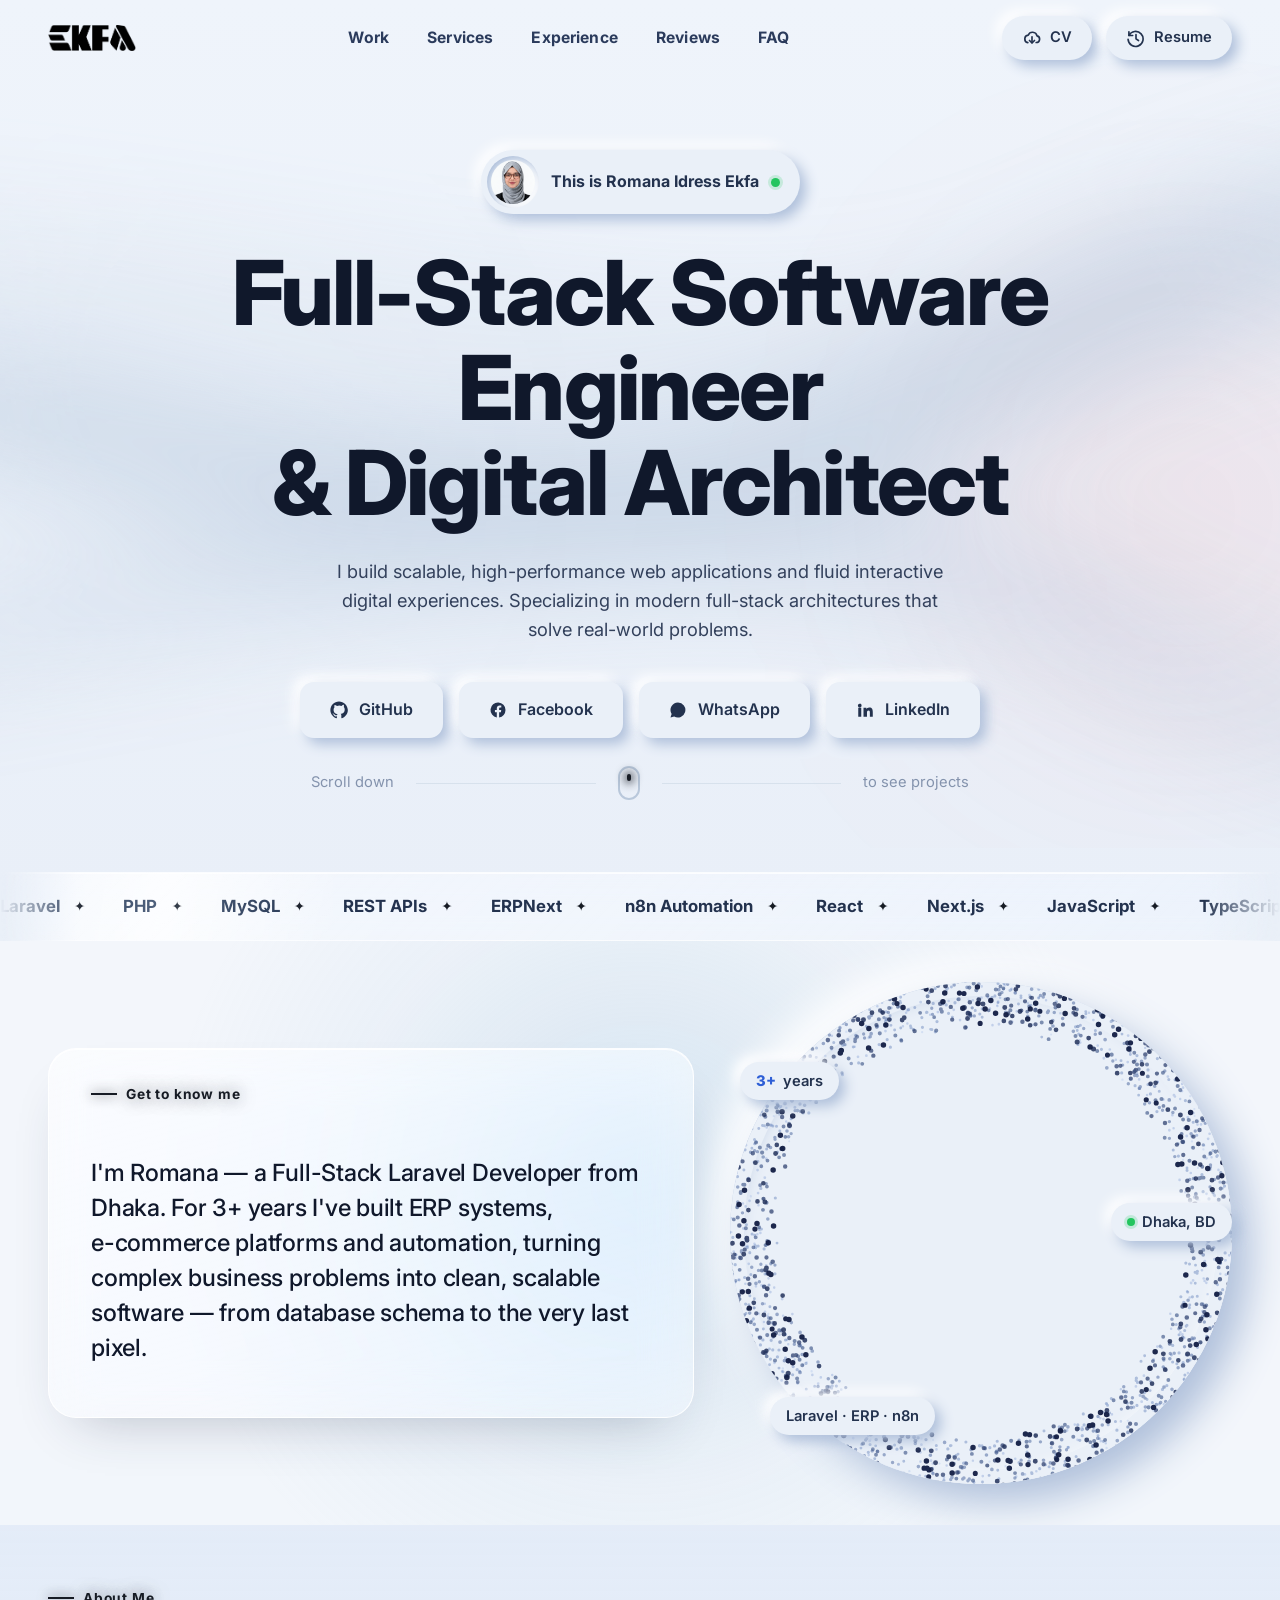
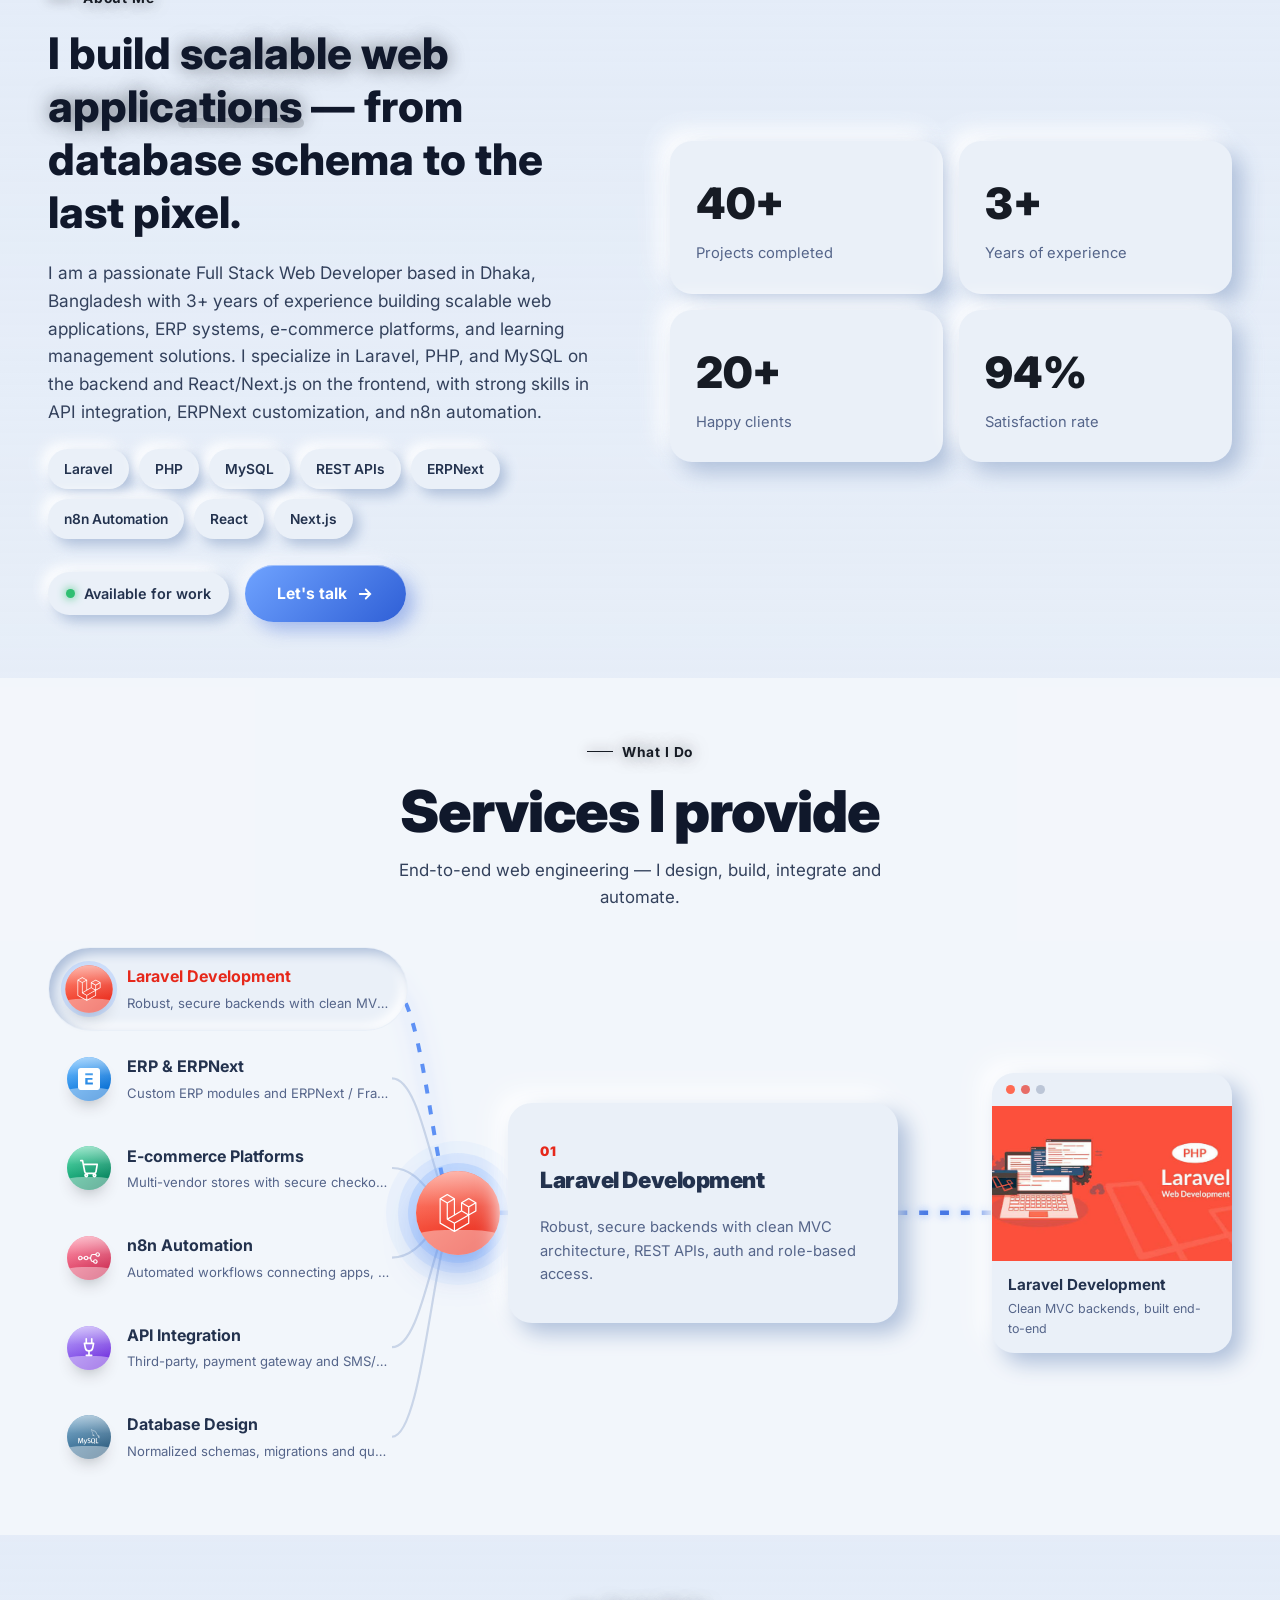
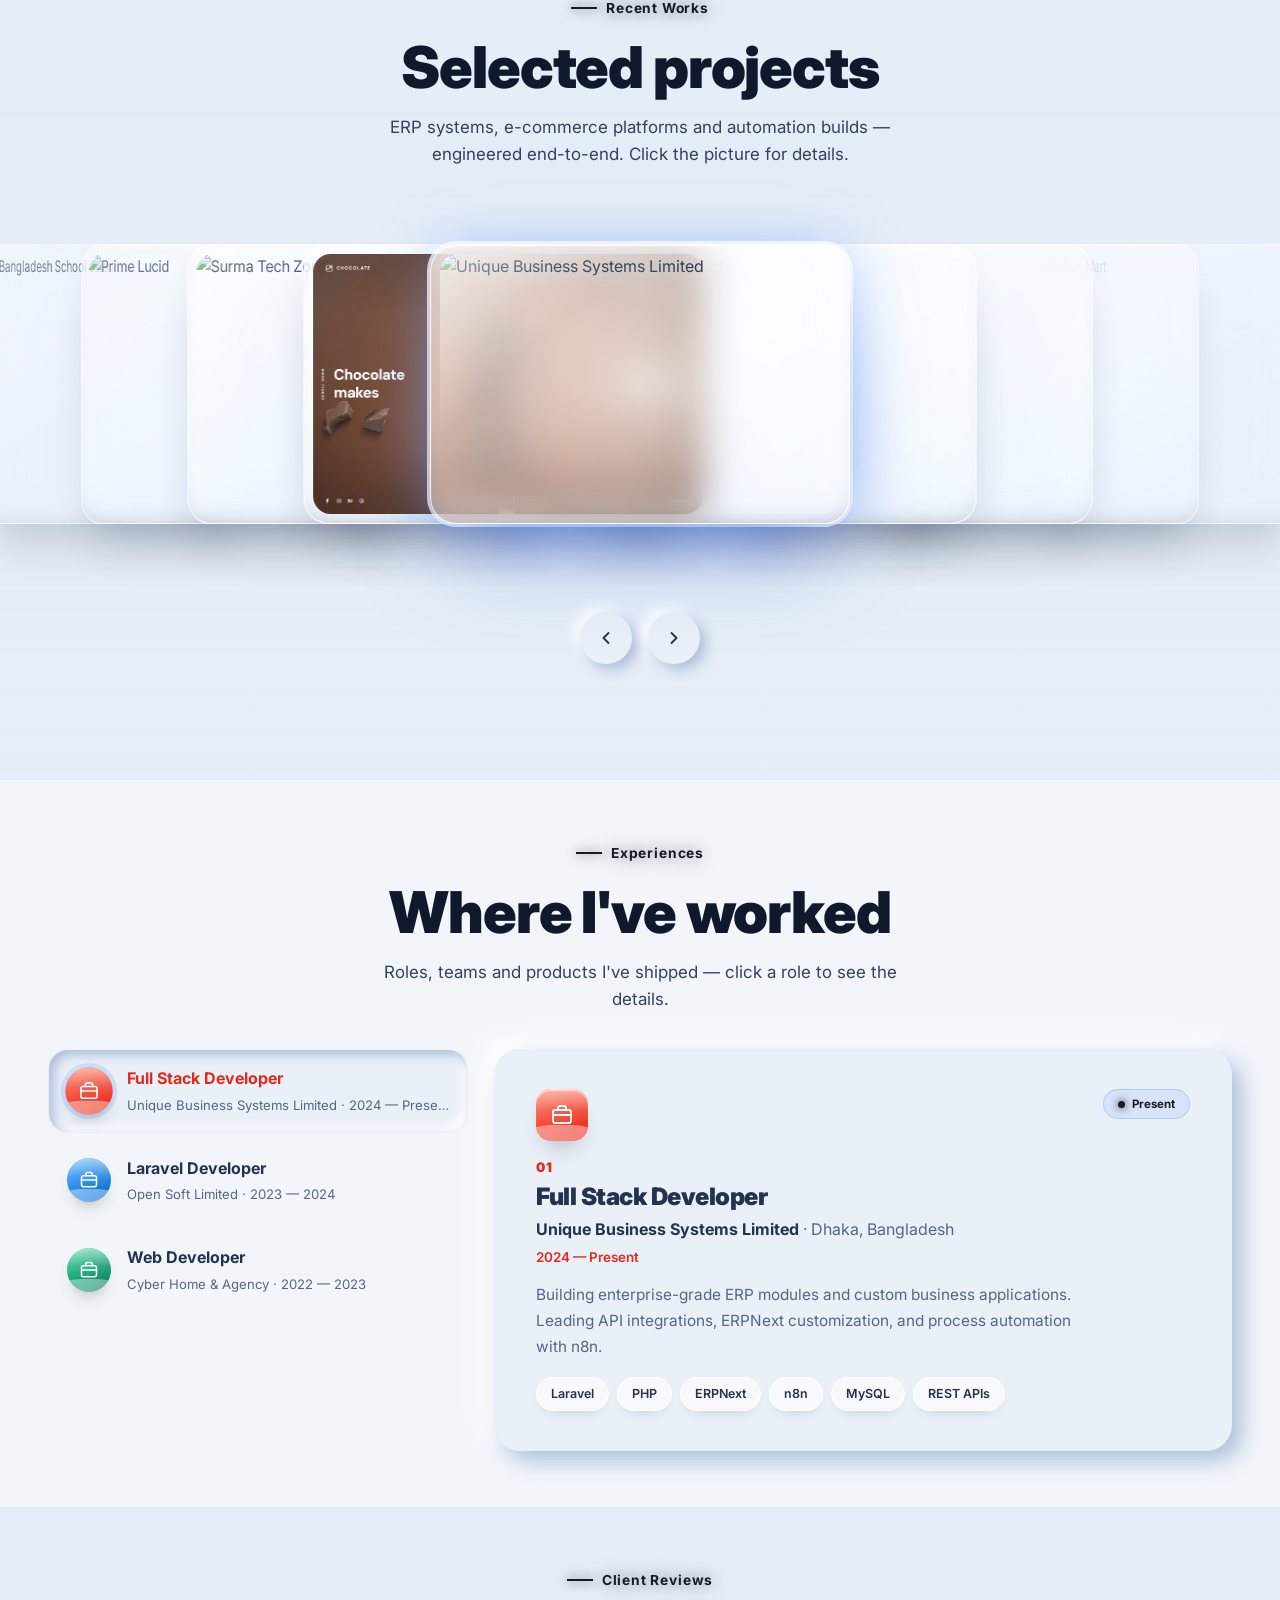
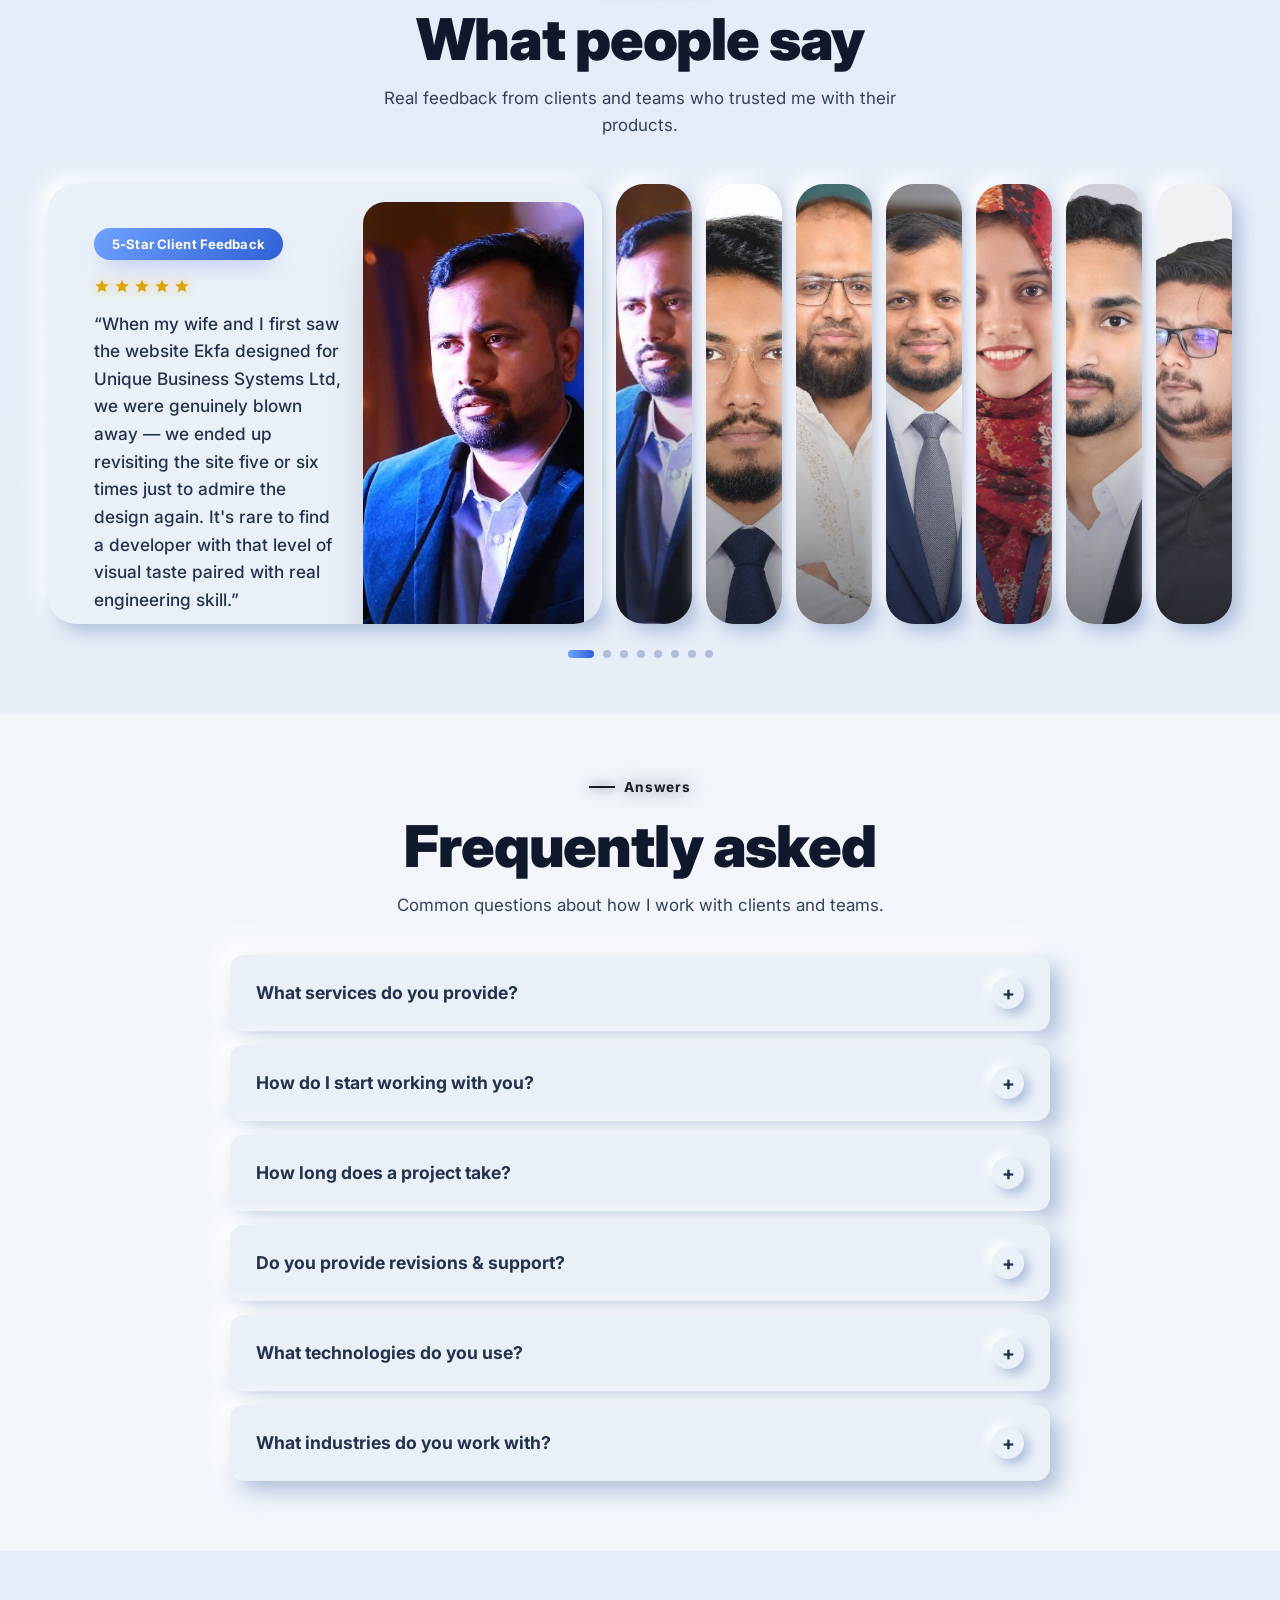
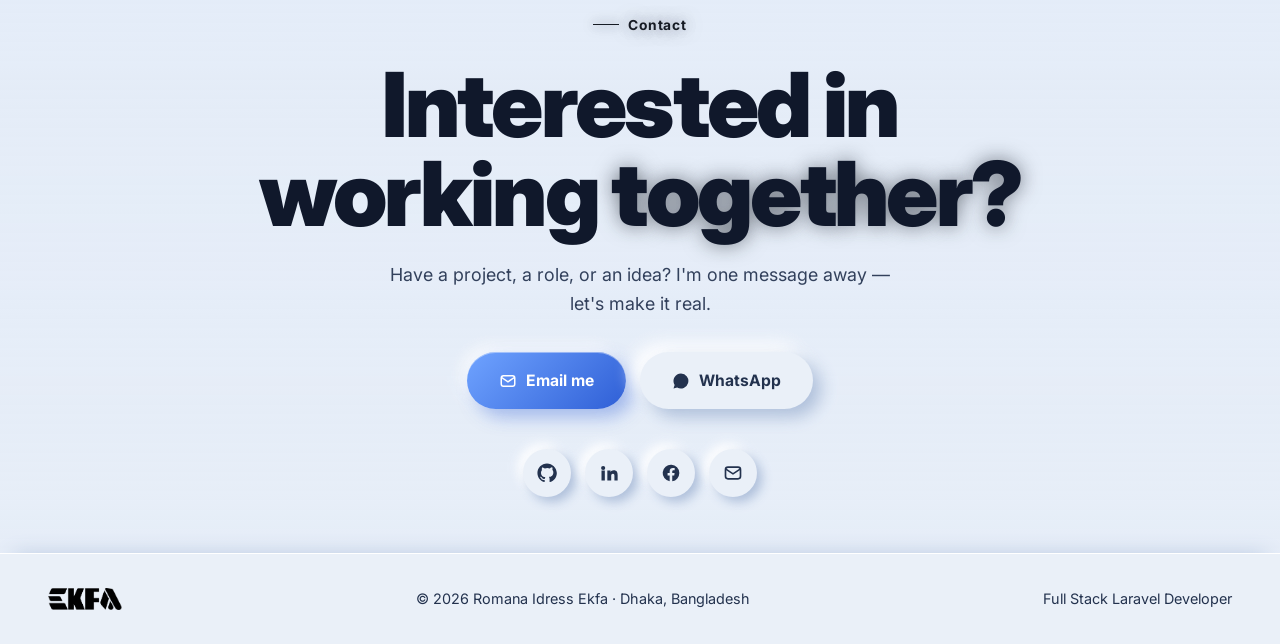
==== index.html @ cfd221f2 "Rebuild Work carousel as a true rotation-driven curved slider - Replaced the scale+dip+rotate fan wi" ====
<!doctype html>
<html lang="en">
<head>
  <meta charset="UTF-8" />
  <meta name="viewport" content="width=device-width, initial-scale=1.0" />
  <title>Romana Idress Ekfa — Full Stack Laravel Developer</title>
  <meta name="description" content="Portfolio of Romana Idress Ekfa — Full Stack Web Developer & Laravel specialist crafting ERP, e-commerce and LMS platforms from Dhaka, Bangladesh." />
  <meta name="author" content="Romana Idress Ekfa" />
  <link rel="icon" type="image/png" href="/favicon-64.png?v=6" />
  <meta property="og:type" content="website" />
  <meta property="og:title" content="Romana Idress Ekfa — Full Stack Laravel Developer" />
  <meta property="og:description" content="Full Stack Web Developer & Laravel specialist crafting ERP, e-commerce and LMS platforms from Dhaka, Bangladesh." />
  <meta property="og:url" content="https://romanaidress-portfolio.vercel.app/" />
  <meta name="twitter:card" content="summary_large_image" />
  <link rel="preconnect" href="https://fonts.googleapis.com" />
  <link rel="preconnect" href="https://fonts.gstatic.com" crossorigin />
  <link rel="preconnect" href="https://api.fontshare.com" crossorigin />
  <link rel="preconnect" href="https://cdn.fontshare.com" crossorigin />
  <link rel="preconnect" href="https://cdnjs.cloudflare.com" crossorigin />
  <link rel="preconnect" href="https://slfmenzgjbbegrpzfdql.supabase.co" crossorigin />
  <!-- fonts load without blocking the first paint (text shows in a fallback font, then swaps) -->
  <link href="https://api.fontshare.com/v2/css?f[]=satoshi@400,500,700,900&display=swap" rel="stylesheet" media="print" onload="this.media='all'" />
  <link href="https://fonts.googleapis.com/css2?family=Inter:wght@400;500;600;700&display=swap" rel="stylesheet" media="print" onload="this.media='all'" />
  <noscript>
    <link href="https://api.fontshare.com/v2/css?f[]=satoshi@400,500,700,900&display=swap" rel="stylesheet" />
    <link href="https://fonts.googleapis.com/css2?family=Inter:wght@400;500;600;700&display=swap" rel="stylesheet" />
  </noscript>
  <link rel="stylesheet" href="/styles.css?v=135" />
</head>
<body>
  <!-- PRELOADER -->
  <div class="preloader" id="preloader" aria-hidden="true">
    <div class="pl-light"></div>
    <div class="pl-stage">
      <div class="pl-word"><span class="pl-l" data-ch="E">E</span><span class="pl-l" data-ch="K">K</span><span class="pl-l" data-ch="F">F</span><span class="pl-l" data-ch="A">A</span><span class="pl-l pl-bslot" data-ch=""><span class="pl-bang"><span class="pl-bar"></span><span class="pl-dot"></span></span></span><span class="pl-l is-empty" data-ch=""></span><span class="pl-l is-empty" data-ch=""></span><span class="pl-l is-empty" data-ch=""></span><span class="pl-l is-empty" data-ch=""></span></div>
    </div>
    <button class="pl-skip" type="button" tabindex="-1">Skip intro</button>
  </div>
  <div class="glows"><div class="glow g1"></div><div class="glow g2"></div></div>
  <!-- full-page ice background -->
  <div class="ice-bg" aria-hidden="true">
    <div class="sky-layer">
      <span class="cloud c1"></span>
      <span class="cloud c2"></span>
      <span class="cloud c3"></span>
    </div>
    <svg class="mountains" viewBox="0 0 1440 420" preserveAspectRatio="none">
      <path d="M0 420 L0 250 L230 90 L430 240 L610 120 L820 300 L1010 160 L1230 300 L1440 200 L1440 420 Z" fill="#C4D6EA"/>
      <path d="M0 420 L0 320 L260 200 L470 320 L690 220 L900 350 L1130 250 L1440 340 L1440 420 Z" fill="#DCE7F4"/>
      <!-- snow caps -->
      <path d="M230 90 L280 128 L245 140 L205 128 Z" fill="#ffffff"/>
      <path d="M610 120 L660 158 L625 168 L580 156 Z" fill="#ffffff"/>
      <path d="M1010 160 L1055 194 L1020 204 L980 192 Z" fill="#ffffff"/>
    </svg>
    <div class="ice-hills"></div>
    <div class="pines">
      <span class="pine" style="left:2%;bottom:9%;--h:110px"></span>
      <span class="pine" style="left:6%;bottom:5%;--h:80px"></span>
      <span class="pine" style="left:10%;bottom:11%;--h:70px"></span>
      <span class="pine" style="right:3%;bottom:8%;--h:120px"></span>
      <span class="pine" style="right:7%;bottom:5%;--h:82px"></span>
      <span class="pine" style="right:11%;bottom:12%;--h:66px"></span>
    </div>
    <div class="snow" id="snow"></div>
  </div>

  <nav class="nav" id="nav">
    <div class="nav-inner" id="navInner">
      <a href="#top" class="brand"><img src="/logo-sm.png" width="203" height="60" alt="EKFA — Romana Idress Ekfa" /></a>
      <div class="nav-links">
        <a href="#work">Work</a><a href="#services">Services</a>
        <a href="#experience">Experience</a><a href="#reviews">Reviews</a><a href="#faq">FAQ</a>
        <a class="only-mobile" data-cv target="_blank" rel="noopener">Download CV</a>
        <a class="only-mobile" data-resume target="_blank" rel="noopener">Resume</a>
      </div>
      <div class="nav-right">
        <a id="cvBtn" class="navpill" target="_blank" rel="noopener"><svg viewBox="0 0 24 24" fill="none" stroke="currentColor" stroke-width="2" stroke-linecap="round" stroke-linejoin="round"><path d="M7 17.5A4.5 4.5 0 0 1 7.5 8.6 5.5 5.5 0 0 1 18 9.5a4 4 0 0 1-1 7.9"/><path d="M12 10.5v7"/><path d="M9 15l3 3 3-3"/></svg> CV</a>
        <a id="resumeBtn" class="navpill" target="_blank" rel="noopener"><svg viewBox="0 0 24 24" fill="none" stroke="currentColor" stroke-width="2" stroke-linecap="round" stroke-linejoin="round"><path d="M3.5 9a9 9 0 1 1-1 4.5"/><path d="M3.5 4.5v4.5h4.5"/><path d="M12 8v5l3 2"/></svg> Resume</a>
        <button class="burger" id="burger" aria-label="Menu"><span></span><span></span><span></span></button>
      </div>
    </div>
  </nav>

  <main>
  <!-- HERO -->
  <header class="hero" id="top">
    <div class="hero-bg">
      <div class="hero-glow ga"></div>
      <div class="hero-glow gb"></div>
      <svg class="hero-ribbons" viewBox="0 0 1440 800" preserveAspectRatio="xMidYMid slice" xmlns="http://www.w3.org/2000/svg" aria-hidden="true">
        <defs>
          <filter id="soft" x="-30%" y="-30%" width="160%" height="160%"><feGaussianBlur stdDeviation="34"/></filter>
        </defs>
        <g filter="url(#soft)">
          <path class="rb rb1" d="M-120 420 C 250 250, 600 560, 900 380 S 1400 260, 1620 420" stroke="#ffffff" stroke-opacity="0.55" stroke-width="72" fill="none" stroke-linecap="round"/>
          <path class="rb rb2" d="M-120 510 C 300 630, 650 340, 1000 520 S 1450 610, 1620 470" stroke="#cfcfcf" stroke-opacity="0.4" stroke-width="52" fill="none" stroke-linecap="round"/>
          <path class="rb rb3" d="M-120 330 C 350 200, 700 450, 1050 300 S 1500 380, 1620 300" stroke="#ffffff" stroke-opacity="0.32" stroke-width="42" fill="none" stroke-linecap="round"/>
        </g>
      </svg>
    </div>
    <div class="wrap">
      <div class="hero-id reveal" id="heroId"><span class="hero-id-av"><img src="/shots/avatar-pill.png" alt="Romana Idress Ekfa" width="52" height="52"/></span><span class="hero-id-name">This is Romana Idress Ekfa</span><span class="hero-id-dot" aria-hidden="true"></span></div>
      <h1 class="reveal">Full-Stack Software Engineer<span class="grad">&amp; Digital Architect</span></h1>
      <p class="lead reveal">I build scalable, high-performance web applications and fluid interactive digital experiences. Specializing in modern full-stack architectures that solve real-world problems.</p>
      <div class="hero-socials reveal" id="heroSocials"><a class="spill" href="https://github.com/RomanaIdressEkfa" target="_blank" rel="noopener"><svg viewBox="0 0 24 24" fill="currentColor"><path d="M12 .5C5.6.5.5 5.6.5 12c0 5.1 3.3 9.4 7.9 10.9.6.1.8-.2.8-.5v-2c-3.2.7-3.9-1.4-3.9-1.4-.5-1.3-1.3-1.7-1.3-1.7-1.1-.7.1-.7.1-.7 1.2.1 1.8 1.2 1.8 1.2 1 1.8 2.8 1.3 3.5 1 .1-.8.4-1.3.7-1.6-2.6-.3-5.3-1.3-5.3-5.7 0-1.3.5-2.3 1.2-3.1-.1-.3-.5-1.5.1-3.1 0 0 1-.3 3.3 1.2a11.5 11.5 0 0 1 6 0C17.3 4.7 18.3 5 18.3 5c.6 1.6.2 2.8.1 3.1.8.8 1.2 1.8 1.2 3.1 0 4.4-2.7 5.4-5.3 5.7.4.4.8 1.1.8 2.2v3.3c0 .3.2.6.8.5 4.6-1.5 7.9-5.8 7.9-10.9C23.5 5.6 18.4.5 12 .5z"></path></svg> GitHub</a><a class="spill" href="https://www.facebook.com/romanaidressekfa" target="_blank" rel="noopener"><svg viewBox="0 0 24 24" fill="currentColor"><path d="M22 12a10 10 0 1 0-11.6 9.9v-7H7.9V12h2.5V9.8c0-2.5 1.5-3.9 3.8-3.9 1.1 0 2.2.2 2.2.2v2.5h-1.3c-1.2 0-1.6.8-1.6 1.6V12h2.8l-.4 2.9h-2.4v7A10 10 0 0 0 22 12z"></path></svg> Facebook</a><a class="spill" href="https://wa.me/8801714893870" target="_blank" rel="noopener"><svg viewBox="0 0 24 24" fill="currentColor"><path d="M12 2a10 10 0 0 0-8.5 15.2L2 22l4.9-1.3A10 10 0 1 0 12 2z"></path></svg> WhatsApp</a><a class="spill" href="https://www.linkedin.com/in/romanaidressekfa/" target="_blank" rel="noopener"><svg viewBox="0 0 24 24" fill="currentColor"><path d="M4.98 3.5A2.5 2.5 0 1 0 5 8.5a2.5 2.5 0 0 0-.02-5zM3 9h4v12H3zM10 9h3.8v1.7h.05c.53-1 1.83-2 3.77-2 4 0 4.75 2.6 4.75 6V21H18.5v-5.3c0-1.3 0-2.9-1.8-2.9s-2.05 1.4-2.05 2.8V21H10z"></path></svg> LinkedIn</a></div>
      <div class="scrollrow reveal"><span>Scroll down</span><i class="ln"></i><span class="m"></span><i class="ln"></i><span>to see projects</span></div>
    </div>
  </header>

  <div class="marquee"><div class="track" id="marquee"></div></div>

  <!-- STORY (pinned scroll-reveal) -->
  <section class="sec story" id="story">
    <div class="story-bg"></div>
    <div class="wrap story-grid">
      <div class="story-copy">
      <span class="eyebrow">Get to know me</span>
      <p class="story-text" id="storyText">I'm Romana — a Full-Stack Laravel Developer from Dhaka. For 3+ years I've built ERP systems, e-commerce platforms and automation, turning complex business problems into clean, scalable software — from database schema to the very last pixel.</p>
      </div>
      <div class="story-portrait" aria-hidden="true"><div class="sp-disc"><canvas class="particle-portrait" id="storyParticles"></canvas></div><span class="sp-chip c1"><b>3+</b> years</span><span class="sp-chip c2"><i class="sp-live"></i> Dhaka, BD</span><span class="sp-chip c3">Laravel &middot; ERP &middot; n8n</span></div>
    </div>
  </section>

  <!-- ABOUT -->
  <section class="sec" id="about">
    <div class="wrap about">
      <div class="reveal">
        <span class="eyebrow">About Me</span>
        <div class="big">I build <span class="acc">scalable web applications</span> — from database schema to the last pixel.</div>
        <p id="aboutBio"></p>
        <div class="about-skills" id="aboutSkills"></div>
        <div class="about-cta">
          <span class="about-badge"><span class="d"></span> Available for work</span>
          <a href="#contact" class="btn btn-blue">Let's talk
            <svg viewBox="0 0 24 24" fill="none" stroke="currentColor" stroke-width="2.4" stroke-linecap="round"><path d="M5 12h14M13 6l6 6-6 6"/></svg></a>
        </div>
      </div>
      <div class="about-side reveal" id="aboutStats"></div>
    </div>
  </section>

  <!-- SERVICES -->
  <section class="sec" id="services">
    <div class="wrap">
      <div class="sec-head center reveal">
        <span class="eyebrow">What I Do</span>
        <h2>Services I provide</h2>
        <p>End-to-end web engineering — I design, build, integrate and automate.</p>
      </div>
      <div class="svc-interactive reveal">
        <svg class="svc-flow-svg" aria-hidden="true">
          <defs><linearGradient id="svcFlowGrad" gradientUnits="userSpaceOnUse" x1="0" y1="0" x2="1400" y2="0">
            <stop offset="0%" stop-color="#6FA3FF"/><stop offset="100%" stop-color="#2F5FD6"/>
          </linearGradient></defs>
        </svg>
        <div class="svc-node"><span class="svc-node-ic"></span></div>
        <div class="svc-list" role="tablist" aria-label="Services">
          <button class="svc-item active" role="tab" aria-selected="true" data-i="0" style="--c1:#FF6A52;--c2:#E6281B"><span class="ic"><img src="/logos/laravel.svg" alt="Laravel"/></span><span class="txt"><strong>Laravel Development</strong><small>Robust, secure backends with clean MVC architecture, REST APIs, auth and role-based access.</small></span></button>
          <button class="svc-item" role="tab" aria-selected="false" data-i="1" style="--c1:#4DAEFF;--c2:#0066CC"><span class="ic"><img src="/logos/erpnext.svg" alt="ERPNext"/></span><span class="txt"><strong>ERP &amp; ERPNext</strong><small>Custom ERP modules and ERPNext / Frappe customization tailored to real business workflows.</small></span></button>
          <button class="svc-item" role="tab" aria-selected="false" data-i="2" style="--c1:#34D399;--c2:#047857"><span class="ic"><svg viewBox="0 0 24 24" fill="none" stroke="#fff" stroke-width="1.8" stroke-linecap="round" stroke-linejoin="round"><circle cx="9" cy="20" r="1.4"/><circle cx="18" cy="20" r="1.4"/><path d="M3 4h2l2.4 12.2a2 2 0 0 0 2 1.6h8.2a2 2 0 0 0 2-1.6L21 8H6"/></svg></span><span class="txt"><strong>E-commerce Platforms</strong><small>Multi-vendor stores with secure checkout, payment gateways, inventory and admin dashboards.</small></span></button>
          <button class="svc-item" role="tab" aria-selected="false" data-i="3" style="--c1:#FF7A96;--c2:#C72A50"><span class="ic"><img src="/logos/n8n.svg" alt="n8n"/></span><span class="txt"><strong>n8n Automation</strong><small>Automated workflows connecting apps, APIs and databases so businesses run on autopilot.</small></span></button>
          <button class="svc-item" role="tab" aria-selected="false" data-i="4" style="--c1:#A78BFA;--c2:#6D28D9"><span class="ic"><svg viewBox="0 0 24 24" fill="none" stroke="#fff" stroke-width="1.8" stroke-linecap="round" stroke-linejoin="round"><path d="M9 2v4M15 2v4M7 7h10l-1 5a4 4 0 0 1-4 3.2A4 4 0 0 1 8 12L7 7Z"/><path d="M12 15.2V20M9 20h6"/></svg></span><span class="txt"><strong>API Integration</strong><small>Third-party, payment gateway and SMS/email integrations with reliable, documented APIs.</small></span></button>
          <button class="svc-item" role="tab" aria-selected="false" data-i="5" style="--c1:#5F9AC2;--c2:#2F5A7A"><span class="ic"><img src="/logos/mysql.svg" alt="MySQL"/></span><span class="txt"><strong>Database Design</strong><small>Normalized schemas, migrations and query tuning on MySQL &amp; PostgreSQL for speed at scale.</small></span></button>
        </div>
        <div class="svc-preview">
          <div class="svc-preview-panel active" role="tabpanel" data-i="0" style="--c1:#FF6A52;--c2:#E6281B"><span class="svc-preview-ic"><img src="/logos/laravel.svg" alt="Laravel"/></span><span class="svc-preview-no">01</span><h3>Laravel Development</h3><p>Robust, secure backends with clean MVC architecture, REST APIs, auth and role-based access.</p></div>
          <div class="svc-preview-panel" role="tabpanel" data-i="1" style="--c1:#4DAEFF;--c2:#0066CC"><span class="svc-preview-ic"><img src="/logos/erpnext.svg" alt="ERPNext"/></span><span class="svc-preview-no">02</span><h3>ERP &amp; ERPNext</h3><p>Custom ERP modules and ERPNext / Frappe customization tailored to real business workflows.</p></div>
          <div class="svc-preview-panel" role="tabpanel" data-i="2" style="--c1:#34D399;--c2:#047857"><span class="svc-preview-ic"><svg viewBox="0 0 24 24" fill="none" stroke="#fff" stroke-width="1.8" stroke-linecap="round" stroke-linejoin="round"><circle cx="9" cy="20" r="1.4"/><circle cx="18" cy="20" r="1.4"/><path d="M3 4h2l2.4 12.2a2 2 0 0 0 2 1.6h8.2a2 2 0 0 0 2-1.6L21 8H6"/></svg></span><span class="svc-preview-no">03</span><h3>E-commerce Platforms</h3><p>Multi-vendor stores with secure checkout, payment gateways, inventory and admin dashboards.</p></div>
          <div class="svc-preview-panel" role="tabpanel" data-i="3" style="--c1:#FF7A96;--c2:#C72A50"><span class="svc-preview-ic"><img src="/logos/n8n.svg" alt="n8n"/></span><span class="svc-preview-no">04</span><h3>n8n Automation</h3><p>Automated workflows connecting apps, APIs and databases so businesses run on autopilot.</p></div>
          <div class="svc-preview-panel" role="tabpanel" data-i="4" style="--c1:#A78BFA;--c2:#6D28D9"><span class="svc-preview-ic"><svg viewBox="0 0 24 24" fill="none" stroke="#fff" stroke-width="1.8" stroke-linecap="round" stroke-linejoin="round"><path d="M9 2v4M15 2v4M7 7h10l-1 5a4 4 0 0 1-4 3.2A4 4 0 0 1 8 12L7 7Z"/><path d="M12 15.2V20M9 20h6"/></svg></span><span class="svc-preview-no">05</span><h3>API Integration</h3><p>Third-party, payment gateway and SMS/email integrations with reliable, documented APIs.</p></div>
          <div class="svc-preview-panel" role="tabpanel" data-i="5" style="--c1:#5F9AC2;--c2:#2F5A7A"><span class="svc-preview-ic"><img src="/logos/mysql.svg" alt="MySQL"/></span><span class="svc-preview-no">06</span><h3>Database Design</h3><p>Normalized schemas, migrations and query tuning on MySQL &amp; PostgreSQL for speed at scale.</p></div>
        </div>
        <div class="svc-shot">
          <div class="svc-shot-panel active" data-i="0" style="--c1:#FF6A52;--c2:#E6281B">
            <div class="svc-shot-frame"><span></span><span></span><span></span></div>
            <img src="/shots/laravel-development.png" alt="Laravel web development" loading="lazy"/>
            <div class="svc-shot-cap"><strong>Laravel Development</strong><span>Clean MVC backends, built end-to-end</span></div>
          </div>
          <div class="svc-shot-panel" data-i="1" style="--c1:#4DAEFF;--c2:#0066CC">
            <div class="svc-shot-frame"><span></span><span></span><span></span></div>
            <img src="/shots/erpnext-dashboard.png" alt="ERPNext accounting dashboard" loading="lazy"/>
            <a class="svc-shot-cap" href="https://frappe.io/erpnext" target="_blank" rel="noopener"><strong>ERPNext</strong><span>Accounting workspace I customize for clients ↗</span></a>
          </div>
          <div class="svc-shot-panel" data-i="2" style="--c1:#34D399;--c2:#047857">
            <div class="svc-shot-frame"><span></span><span></span><span></span></div>
            <img src="/shots/ecommerce-platforms.png" alt="E-commerce store design" loading="lazy"/>
            <div class="svc-shot-cap"><strong>E-commerce Platforms</strong><span>Multi-vendor storefronts, checkout to delivery</span></div>
          </div>
          <div class="svc-shot-panel" data-i="3" style="--c1:#FF7A96;--c2:#C72A50">
            <div class="svc-shot-frame"><span></span><span></span><span></span></div>
            <img src="/shots/n8n-agent.png" alt="n8n AI agent automation workflow" loading="lazy"/>
            <a class="svc-shot-cap" href="https://n8n.io/" target="_blank" rel="noopener"><strong>n8n Automation</strong><span>AI-agent workflows connecting your tools ↗</span></a>
          </div>
          <div class="svc-shot-panel" data-i="4" style="--c1:#A78BFA;--c2:#6D28D9">
            <div class="svc-shot-frame"><span></span><span></span><span></span></div>
            <img src="/shots/api-integration.png" alt="API integration concept" loading="lazy"/>
            <div class="svc-shot-cap"><strong>API Integration</strong><span>Connecting apps, gateways and services</span></div>
          </div>
          <div class="svc-shot-panel" data-i="5" style="--c1:#5F9AC2;--c2:#2F5A7A">
            <div class="svc-shot-frame"><span></span><span></span><span></span></div>
            <img src="/shots/database-design.png" alt="Database design concept" loading="lazy"/>
            <div class="svc-shot-cap"><strong>Database Design</strong><span>Normalized schemas built for scale</span></div>
          </div>
        </div>
      </div>
    </div>
  </section>

  <!-- WORK -->
  <section class="sec" id="work">
    <div class="wrap">
      <div class="sec-head center reveal">
        <span class="eyebrow">Recent Works</span>
        <h2>Selected projects</h2>
        <p>ERP systems, e-commerce platforms and automation builds — engineered end-to-end. Click the picture for details.</p>
      </div>
      <div class="work-slider reveal" id="workSlider">
        <div class="work-stack" id="workStack"></div>
        <div class="work-nav">
          <button class="work-arrow" id="workPrev" aria-label="Previous project"><svg viewBox="0 0 24 24" fill="none" stroke="currentColor" stroke-width="2.2" stroke-linecap="round" stroke-linejoin="round"><path d="M15 18l-6-6 6-6"/></svg></button>
          <button class="work-arrow" id="workNext" aria-label="Next project"><svg viewBox="0 0 24 24" fill="none" stroke="currentColor" stroke-width="2.2" stroke-linecap="round" stroke-linejoin="round"><path d="M9 18l6-6-6-6"/></svg></button>
        </div>
        <div class="work-detail" id="workDetail"></div>
      </div>
    </div>
  </section>

  <!-- EXPERIENCE -->
  <section class="sec" id="experience">
    <div class="wrap">
      <div class="sec-head center reveal">
        <span class="eyebrow">Experiences</span>
        <h2>Where I've worked</h2>
        <p>Roles, teams and products I've shipped — click a role to see the details.</p>
      </div>
      <div class="xp-interactive reveal" id="xlist"></div>
    </div>
  </section>


  <!-- REVIEWS -->
  <section class="sec" id="reviews">
    <div class="wrap">
      <div class="sec-head center reveal">
        <span class="eyebrow">Client Reviews</span>
        <h2>What people say</h2>
        <p>Real feedback from clients and teams who trusted me with their products.</p>
      </div>
      <div class="rev-carousel reveal" id="revCarousel">
        <div class="rev-caps" id="revCaps"></div>
        <div class="rev-dots" id="revDots"></div>
      </div>
    </div>
  </section>

  <!-- FAQ -->
  <section class="sec" id="faq">
    <div class="wrap">
      <div class="sec-head center reveal">
        <span class="eyebrow">Answers</span>
        <h2>Frequently asked</h2>
        <p>Common questions about how I work with clients and teams.</p>
      </div>
      <div class="faq reveal">
        <div class="faq-item"><div class="faq-q">What services do you provide?<span class="pm">+</span></div><div class="faq-a"><p>Full-stack web development — Laravel backends, ERP/ERPNext customization, e-commerce platforms, REST API integration and n8n workflow automation.</p></div></div>
        <div class="faq-item"><div class="faq-q">How do I start working with you?<span class="pm">+</span></div><div class="faq-a"><p>Reach out via email or WhatsApp with your idea or requirements. I'll reply with a clear plan, timeline and a fair quote before we begin.</p></div></div>
        <div class="faq-item"><div class="faq-q">How long does a project take?<span class="pm">+</span></div><div class="faq-a"><p>A small site takes 1–2 weeks; a full ERP or e-commerce platform typically 4–10+ weeks depending on scope and integrations.</p></div></div>
        <div class="faq-item"><div class="faq-q">Do you provide revisions &amp; support?<span class="pm">+</span></div><div class="faq-a"><p>Yes — every project includes revisions during development and post-launch support to keep everything running smoothly.</p></div></div>
        <div class="faq-item"><div class="faq-q">What technologies do you use?<span class="pm">+</span></div><div class="faq-a"><p>Laravel, PHP, MySQL/PostgreSQL, React/Next.js, ERPNext/Frappe (Python) and n8n for automation.</p></div></div>
        <div class="faq-item"><div class="faq-q">What industries do you work with?<span class="pm">+</span></div><div class="faq-a"><p>E-commerce, ERP, education (LMS) and business automation — for clients in Bangladesh and abroad.</p></div></div>
      </div>
    </div>
  </section>

  <!-- CONTACT -->
  <section class="sec contact" id="contact">
    <div class="wrap">
      <span class="eyebrow reveal" style="justify-content:center">Contact</span>
      <h2 class="reveal">Interested in<br>working <span class="acc">together?</span></h2>
      <p class="sub reveal">Have a project, a role, or an idea? I'm one message away — let's make it real.</p>
      <div class="contact-actions reveal" id="contactActions"></div>
      <div class="socs reveal" id="contactSocs"></div>
    </div>
  </section>
  </main>

  <footer>
    <div class="wrap foot">
      <a href="#top" class="brand"><img src="/logo-sm.png" width="203" height="60" alt="EKFA" loading="lazy" /></a>
      <span>© <span id="year"></span> Romana Idress Ekfa · Dhaka, Bangladesh</span>
      <span>Full Stack Laravel Developer</span>
    </div>
  </footer>

  <script src="https://cdnjs.cloudflare.com/ajax/libs/gsap/3.12.5/gsap.min.js"></script>
  <script src="https://cdnjs.cloudflare.com/ajax/libs/gsap/3.12.5/ScrollTrigger.min.js"></script>
  <script src="/data.js?v=29"></script>
  <script src="/app.js?v=135"></script>
</body>
</html>
---- styles.css ----
/* ===== Romana Idress Ekfa — Dark portfolio (khoshnur-style clone) ===== */
:root{
  --bg:#0a0a0b; --bg-2:#0f0f11; --card:#141416; --card-2:#17171a; --line:#26262b;
  --white:#ffffff; --gray:#a3a3a3; --gray-2:#737373;
  --blue:#161b24; --blue-d:#0c0f15; --gold:#ffd700;
  --radius:22px; --radius-sm:14px;
  --display:'Satoshi','Inter',system-ui,sans-serif;
  --font:'Inter',system-ui,-apple-system,Segoe UI,sans-serif;
}
*{box-sizing:border-box}
html{scroll-behavior:smooth}
body{margin:0;font-family:var(--font);background:var(--bg);color:var(--white);line-height:1.6;-webkit-font-smoothing:antialiased;overflow-x:hidden}
a{color:inherit;text-decoration:none}
img{display:block;max-width:100%}
h1,h2,h3,h4{font-family:var(--display);font-weight:900;line-height:1.05;margin:0;letter-spacing:-.02em}
.wrap{max-width:1560px;margin:0 auto;padding:0 48px}
::selection{background:var(--blue);color:#fff}
.acc{color:var(--blue)}
.gold{color:var(--gold)}

/* glow blobs */
.glows{position:fixed;inset:0;z-index:0;pointer-events:none;overflow:hidden}
.glow{position:absolute;border-radius:50%;filter:blur(120px);opacity:.22}
.glow.g1{width:520px;height:520px;background:var(--blue);top:-160px;left:-120px}
.glow.g2{width:420px;height:420px;background:var(--gold);top:40%;right:-160px;opacity:.12}
main,nav,footer{position:relative;z-index:1}

/* nav */
.nav{position:fixed;top:0;left:0;right:0;z-index:60;transition:.3s}
.nav-inner{display:flex;align-items:center;justify-content:space-between;height:76px;max-width:1560px;margin:0 auto;padding:0 48px}
.nav.scrolled .nav-inner{background:rgba(12,12,14,.72);backdrop-filter:blur(14px);border:1px solid var(--line);border-radius:100px;height:60px;margin-top:12px;padding:0 12px 0 22px}
.brand img{height:26px;width:auto}
.nav-links{display:flex;gap:6px}
.nav-links a{font-size:.94rem;font-weight:500;color:var(--gray);padding:9px 16px;border-radius:100px;transition:.2s}
.nav-links a:hover{color:var(--white);background:rgba(255,255,255,.06)}
.nav-right{display:flex;align-items:center;gap:14px}
.avail{display:inline-flex;align-items:center;gap:8px;font-size:.84rem;font-weight:500;color:var(--white);border:1px solid var(--line);padding:8px 15px;border-radius:100px}
.avail .dot{width:8px;height:8px;border-radius:50%;background:#3ee07f;box-shadow:0 0 0 0 rgba(62,224,127,.6);animation:pulse 1.8s infinite}
@keyframes pulse{70%{box-shadow:0 0 0 8px rgba(62,224,127,0)}100%{box-shadow:0 0 0 0 rgba(62,224,127,0)}}
.burger{display:none;background:none;border:0;cursor:pointer;padding:8px}
.burger span{display:block;width:24px;height:2px;background:#fff;border-radius:2px;margin:5px 0}

/* buttons */
.btn{display:inline-flex;align-items:center;gap:9px;font-family:var(--display);font-weight:700;font-size:.98rem;padding:14px 26px;border-radius:100px;cursor:pointer;border:1px solid transparent;transition:.22s}
.btn svg{width:18px;height:18px}
.btn-blue{background:var(--blue);color:#fff}
.btn-blue:hover{background:var(--blue-d);transform:translateY(-2px)}
.btn-out{background:transparent;color:var(--white);border-color:var(--line)}
.btn-out:hover{border-color:var(--white);transform:translateY(-2px)}
.btn-white{background:#fff;color:#0a0a0b}
.btn-white:hover{transform:translateY(-2px);opacity:.9}

/* hero */
.hero{padding:150px 0 70px;text-align:center;position:relative}
.hero .tag{display:inline-flex;align-items:center;gap:8px;font-size:.86rem;color:var(--gray);border:1px solid var(--line);padding:8px 16px;border-radius:100px;margin-bottom:30px}
.hero .tag .dot{width:8px;height:8px;border-radius:50%;background:#3ee07f}
.hero .this{font-family:var(--display);font-weight:500;color:var(--gray);font-size:1.1rem;margin-bottom:12px}
.hero h1{font-size:clamp(2.8rem,9vw,7.5rem);font-weight:900;line-height:.95;letter-spacing:-.03em}
.hero h1 .out{color:transparent;-webkit-text-stroke:1.5px var(--gray-2)}
.hero .role{margin-top:22px;font-size:clamp(1.1rem,2.4vw,1.6rem);font-weight:600;color:var(--white)}
.hero .role b{color:var(--blue)}
.hero .lead{max-width:560px;margin:20px auto 34px;color:var(--gray);font-size:1.08rem}
.hero-actions{display:flex;gap:14px;justify-content:center;flex-wrap:wrap}
.scrolldown{margin-top:60px;display:inline-flex;flex-direction:column;align-items:center;gap:8px;color:var(--gray-2);font-size:.78rem;letter-spacing:.15em;text-transform:uppercase}
.scrolldown .m{width:24px;height:38px;border:2px solid var(--line);border-radius:100px;position:relative}
.scrolldown .m::after{content:"";position:absolute;top:7px;left:50%;transform:translateX(-50%);width:4px;height:8px;border-radius:3px;background:var(--blue);animation:mouse 1.6s infinite}
@keyframes mouse{0%{opacity:0;top:6px}40%{opacity:1}80%{opacity:0;top:18px}100%{opacity:0}}

/* marquee */
.marquee{border-top:1px solid var(--line);border-bottom:1px solid var(--line);overflow:hidden;padding:22px 0;margin-top:40px}
.marquee .track{display:flex;gap:38px;width:max-content;animation:scrollx 30s linear infinite}
.marquee .track span{font-family:var(--display);font-weight:700;font-size:1.5rem;color:var(--gray);display:flex;align-items:center;gap:38px;white-space:nowrap}
.marquee .track span::after{content:"✦";color:var(--blue);font-size:.9rem}
@keyframes scrollx{to{transform:translateX(-50%)}}

/* sections */
.sec{padding:110px 0}
.eyebrow{display:inline-flex;align-items:center;gap:9px;font-family:var(--display);font-weight:700;font-size:.86rem;letter-spacing:.04em;color:var(--blue);margin-bottom:18px}
.eyebrow::before{content:"";width:26px;height:1.5px;background:var(--blue)}
.sec-head{margin-bottom:56px}
.sec-head.center{text-align:center}
.sec-head.center .eyebrow{justify-content:center}
.sec-head h2{font-size:clamp(2.2rem,5vw,3.6rem);font-weight:900}
.sec-head p{color:var(--gray);font-size:1.06rem;margin-top:16px;max-width:560px}
.sec-head.center p{margin-left:auto;margin-right:auto}

/* about */
.about{display:grid;grid-template-columns:1fr 1fr;gap:60px;align-items:center}
.about .big{font-family:var(--display);font-weight:900;font-size:clamp(1.6rem,3vw,2.4rem);line-height:1.25}
.about .big .acc{color:var(--blue)}
.about p{color:var(--gray);font-size:1.05rem;margin:20px 0 0}
.about-side{display:grid;grid-template-columns:1fr 1fr;gap:16px}
.mini{background:var(--card);border:1px solid var(--line);border-radius:var(--radius);padding:26px}
.mini .n{font-family:var(--display);font-weight:900;font-size:2.4rem;color:var(--white)}
.mini .n .acc{color:var(--blue)}
.mini .l{color:var(--gray);font-size:.92rem;margin-top:4px}

/* services */
.svc-grid{display:grid;grid-template-columns:repeat(3,1fr);gap:20px;perspective:1200px}
.svc{will-change:transform}
.svc{background:var(--card);border:1px solid var(--line);border-radius:var(--radius);padding:32px 28px;transition:.28s;position:relative;overflow:hidden}
.svc:hover{border-color:var(--blue);background:var(--card-2)}
.svc .ic{width:56px;height:56px;display:grid;place-items:center;font-size:1.6rem;margin-bottom:22px}
.svc .ic img{width:42px;height:42px;object-fit:contain;display:block}
.svc .ic svg{width:34px;height:34px}
.svc h3{font-size:1.3rem;font-weight:700;margin-bottom:10px}
.svc p{color:var(--gray);font-size:.96rem}
.svc .no{position:absolute;top:24px;right:28px;font-family:var(--display);font-weight:900;font-size:1.1rem;color:var(--line)}

/* works */
.work-grid{display:grid;grid-template-columns:repeat(2,1fr);gap:24px}
.wcard{background:var(--card);border:1px solid var(--line);border-radius:var(--radius);overflow:hidden;cursor:pointer;transition:.3s}
.wcard:hover{border-color:#3a3a42;transform:translateY(-6px)}
.wcard .thumb{position:relative;aspect-ratio:16/10;overflow:hidden;background:var(--bg-2)}
.wcard .thumb .ph{position:absolute;inset:0;background-size:cover;background-position:top center;transition:.6s}
.wcard:hover .thumb .ph{transform:scale(1.05)}
.wcard .cat{position:absolute;top:16px;left:16px;font-size:.72rem;font-weight:700;color:#fff;background:rgba(0,0,0,.55);backdrop-filter:blur(6px);border:1px solid rgba(255,255,255,.14);padding:6px 13px;border-radius:100px}
.wcard .arrow{position:absolute;top:16px;right:16px;width:42px;height:42px;border-radius:50%;background:rgba(255,255,255,.1);backdrop-filter:blur(6px);border:1px solid rgba(255,255,255,.18);display:grid;place-items:center;opacity:0;transform:translateY(-6px);transition:.25s}
.wcard:hover .arrow{opacity:1;transform:none}
.wcard .arrow svg{width:18px;height:18px;color:#fff}
.wcard .wc-body{padding:24px 26px}
.wcard h3{font-size:1.35rem;font-weight:700;margin-bottom:8px}
.wcard .wc-body p{color:var(--gray);font-size:.95rem;display:-webkit-box;-webkit-line-clamp:2;-webkit-box-orient:vertical;overflow:hidden}
.wcard .techs{display:flex;flex-wrap:wrap;gap:7px;margin-top:16px}
.wcard .techs span{font-size:.72rem;font-weight:600;color:var(--gray);border:1px solid var(--line);padding:4px 11px;border-radius:100px}
.center-btn{text-align:center;margin-top:46px}

/* experience */
.xlist{border-top:1px solid var(--line)}
.xrow{display:grid;grid-template-columns:150px 1fr auto;gap:30px;align-items:center;padding:30px 8px;border-bottom:1px solid var(--line);transition:.3s}
.xrow:hover{background:var(--card);padding-left:24px;padding-right:24px;border-radius:16px}
.xrow .yr{font-family:var(--display);font-weight:700;color:var(--blue);font-size:.95rem}
.xrow .role{font-family:var(--display);font-weight:700;font-size:1.4rem}
.xrow .co{color:var(--gray);margin-top:4px}
.xrow .desc{color:var(--gray-2);font-size:.95rem;margin-top:8px;max-width:640px}
.xrow .now{font-size:.72rem;font-weight:700;color:#0a0a0b;background:var(--gold);padding:4px 12px;border-radius:100px;white-space:nowrap}

/* reviews */
.rev-grid{display:grid;grid-template-columns:repeat(3,1fr);gap:20px}
.rev{background:var(--card);border:1px solid var(--line);border-radius:var(--radius);padding:30px;transition:.25s}
.rev:hover{border-color:#3a3a42}
.stars{color:var(--gold);letter-spacing:2px;margin-bottom:14px;font-size:.95rem}
.rev p{color:var(--gray);font-size:1rem;margin:0 0 22px}
.rperson{display:flex;align-items:center;gap:13px}
.rperson .av{width:46px;height:46px;border-radius:50%;background:linear-gradient(135deg,var(--blue),#6a4bff);color:#fff;display:grid;place-items:center;font-family:var(--display);font-weight:700}
.rperson .nm{font-family:var(--display);font-weight:700}
.rperson .rl{color:var(--gray-2);font-size:.83rem}

/* faq */
.faq{max-width:820px;margin:0 auto}
.faq-item{border:1px solid var(--line);border-radius:var(--radius-sm);margin-bottom:14px;background:var(--card);overflow:hidden;transition:.25s}
.faq-item.open{border-color:var(--blue)}
.faq-q{display:flex;justify-content:space-between;align-items:center;gap:18px;padding:22px 26px;cursor:pointer;font-family:var(--display);font-weight:700;font-size:1.1rem}
.faq-q .pm{width:32px;height:32px;border-radius:50%;border:1px solid var(--line);display:grid;place-items:center;flex:0 0 auto;transition:.3s;font-size:1.2rem;color:var(--blue)}
.faq-item.open .faq-q .pm{transform:rotate(45deg);background:var(--blue);color:#fff;border-color:var(--blue)}
.faq-a{max-height:0;overflow:hidden;transition:max-height .35s ease}
.faq-a p{padding:0 26px 24px;color:var(--gray);margin:0}

/* contact */
.contact{text-align:center;position:relative}
.contact h2{font-size:clamp(2.6rem,7vw,6rem);font-weight:900;line-height:1;letter-spacing:-.03em}
.contact h2 .acc{color:var(--blue)}
.contact .sub{color:var(--gray);font-size:1.12rem;max-width:520px;margin:22px auto 34px}
.contact-actions{display:flex;gap:14px;justify-content:center;flex-wrap:wrap}
.contact .socs{display:flex;gap:14px;justify-content:center;margin-top:40px}
.contact .socs a{width:48px;height:48px;border-radius:50%;border:1px solid var(--line);display:grid;place-items:center;color:var(--gray);transition:.2s}
.contact .socs a:hover{color:#fff;border-color:#fff;transform:translateY(-3px)}
.contact .socs svg{width:20px;height:20px}

/* footer */
footer{border-top:1px solid var(--line);padding:34px 0}
.foot{display:flex;justify-content:space-between;align-items:center;flex-wrap:wrap;gap:14px;color:var(--gray-2);font-size:.9rem}
.foot .brand img{height:22px}

/* modal */
.modal{position:fixed;inset:0;z-index:200;display:none;align-items:center;justify-content:center;padding:22px}
.modal.open{display:flex}
.modal .backdrop{position:absolute;inset:0;background:rgba(0,0,0,.7);backdrop-filter:blur(5px)}
.modal .sheet{position:relative;background:var(--card);border:1px solid var(--line);border-radius:24px;max-width:740px;width:100%;max-height:88vh;overflow:auto}
.modal .sheet .hero-img{width:100%;height:300px;object-fit:cover;object-position:top}
.modal .m-body{padding:32px 34px 38px}
.modal .m-cat{color:var(--blue);font-family:var(--display);font-weight:700;font-size:.8rem;letter-spacing:.05em;text-transform:uppercase}
.modal .m-body h3{font-size:2rem;font-weight:900;margin:8px 0 14px}
.modal .m-body p{color:var(--gray);white-space:pre-line}
.modal .m-body .techs{display:flex;flex-wrap:wrap;gap:8px;margin:20px 0}
.modal .m-body .techs span{border:1px solid var(--line);color:var(--gray);padding:6px 14px;border-radius:100px;font-size:.8rem;font-weight:600}
.modal .m-actions{display:flex;gap:12px;flex-wrap:wrap;margin-top:20px}
.modal .close{position:absolute;top:16px;right:16px;width:44px;height:44px;border-radius:50%;background:rgba(0,0,0,.5);border:1px solid var(--line);cursor:pointer;display:grid;place-items:center;z-index:3;color:#fff}
.modal .close svg{width:20px;height:20px}

/* reveal */
.reveal{opacity:0;transform:translateY(30px);transition:.8s cubic-bezier(.2,.8,.2,1)}
.reveal.in{opacity:1;transform:none}

/* responsive */
@media(max-width:980px){
  .about{grid-template-columns:1fr;gap:40px}
  .svc-grid{grid-template-columns:repeat(2,1fr)}
  .work-grid{grid-template-columns:1fr}
  .rev-grid{grid-template-columns:1fr}
}
@media(max-width:760px){
  .nav-links{display:none}
  .nav-inner.open .nav-links{display:flex;position:absolute;top:70px;left:16px;right:16px;flex-direction:column;background:rgba(15,15,17,.97);backdrop-filter:blur(14px);border:1px solid var(--line);border-radius:20px;padding:14px}
  .burger{display:block}
  .avail{display:none}
  .sec{padding:80px 0}
  .svc-grid{grid-template-columns:1fr}
  .xrow{grid-template-columns:1fr;gap:8px;align-items:flex-start}
  .xrow .now{order:-1}
}
@media(prefers-reduced-motion:reduce){*{animation:none!important;transition:none!important}.reveal{opacity:1;transform:none}}

/* ===== khoshnur-style hero + wide project strip ===== */
.hero{padding:130px 0 60px;position:relative;overflow:hidden;min-height:96vh;display:flex;align-items:center}
.hero .wrap{position:relative;z-index:2;text-align:center}
.hero-smoke{position:absolute;top:-18%;left:-18%;width:136%;height:136%;z-index:0;opacity:.32;pointer-events:none;
  -webkit-mask-image:radial-gradient(115% 85% at 50% 44%,#000 22%,transparent 72%);
  mask-image:radial-gradient(115% 85% at 50% 44%,#000 22%,transparent 72%);
  animation:smokeDrift 44s ease-in-out infinite}
@keyframes smokeDrift{0%{transform:translate(-3%,0) scale(1.02)}50%{transform:translate(3%,-2%) scale(1.08)}100%{transform:translate(-3%,0) scale(1.02)}}
.hpill{display:inline-flex;align-items:center;gap:10px;background:rgba(20,20,22,.7);backdrop-filter:blur(8px);border:1px solid var(--line);padding:12px 24px;border-radius:100px;font-weight:600;font-size:1rem;margin-bottom:34px}
.hpill .dot{width:9px;height:9px;border-radius:50%;background:#3ee07f;box-shadow:0 0 10px #3ee07f}
.hero h1{font-weight:600;font-size:clamp(2.6rem,7.6vw,6.4rem);letter-spacing:-.03em;line-height:1.02}
.hero .lead{max-width:620px;margin:26px auto 0;color:var(--gray);font-size:1.14rem}
.hero-socials{display:flex;gap:16px;justify-content:center;flex-wrap:wrap;margin-top:38px}
.spill{display:inline-flex;align-items:center;gap:11px;background:rgba(20,20,22,.6);backdrop-filter:blur(8px);border:1px solid var(--line);color:var(--white);padding:15px 30px;border-radius:14px;font-family:var(--display);font-weight:600;font-size:1rem;transition:.2s}
.spill:hover{border-color:var(--white);transform:translateY(-3px);background:var(--card-2)}
.spill svg{width:18px;height:18px}
.scrollrow{display:flex;align-items:center;justify-content:center;gap:22px;margin-top:64px;color:var(--gray-2);font-size:.92rem}
.scrollrow .ln{height:1px;width:clamp(60px,14vw,180px);background:var(--line)}
.scrollrow .m{width:22px;height:34px;border:2px solid var(--line);border-radius:100px;position:relative;flex:0 0 auto}
.scrollrow .m::after{content:"";position:absolute;top:6px;left:50%;transform:translateX(-50%);width:4px;height:7px;border-radius:3px;background:var(--blue);animation:mouse 1.6s infinite}
@keyframes mouse{0%{opacity:0;top:5px}40%{opacity:1}80%{opacity:0;top:17px}100%{opacity:0}}

/* nav pill buttons (CV / Resume) */
.navpill{display:inline-flex;align-items:center;gap:8px;background:var(--card);border:1px solid var(--line);color:var(--white);padding:10px 20px;border-radius:100px;font-family:var(--display);font-weight:600;font-size:.92rem;transition:.2s}
.navpill:hover{border-color:var(--white);background:var(--card-2)}
.navpill svg{width:20px;height:20px;color:var(--gray)}

/* wide horizontal project strip */
.work-strip{overflow:hidden;padding:8px 0;-webkit-mask-image:linear-gradient(90deg,transparent,#000 4%,#000 96%,transparent);mask-image:linear-gradient(90deg,transparent,#000 4%,#000 96%,transparent)}
.work-track{display:flex;gap:26px;width:max-content;padding:0 26px;animation:worktrack 55s linear infinite}
.work-strip:hover .work-track{animation-play-state:paused}
@keyframes worktrack{to{transform:translateX(-50%)}}
.work-track .wcard{width:440px;flex:0 0 auto}
.work-track .wcard .thumb{aspect-ratio:1/1}
@media(max-width:760px){
  .work-track .wcard{width:300px}
  .hero{min-height:auto;padding:120px 0 50px}
  .spill{padding:13px 22px}
}

/* ===== hero responsiveness hardening ===== */
.hero-smoke{opacity:.5!important}
@media(max-width:760px){
  .scrollrow{flex-wrap:wrap;gap:14px;margin-top:44px}
  .scrollrow .ln{display:none}
  .hero .lead{font-size:1rem;padding:0 6px}
  .hero-socials{gap:10px}
  .spill{padding:12px 18px;font-size:.92rem}
}
@media(max-width:420px){
  .hero h1{font-size:2.3rem;line-height:1.06}
  .hpill{font-size:.86rem;padding:10px 18px}
}

/* ===== hero vector background (crisp, no bitmap) ===== */
.hero{background:#050505}
.hero-bg{position:absolute;inset:0;z-index:0;overflow:hidden;
  background:radial-gradient(ellipse 60% 50% at 50% -8%,rgba(255,255,255,.10),transparent 70%),
             radial-gradient(ellipse 50% 45% at 50% 112%,rgba(220,38,38,.10),transparent 70%),#050505}
.hero-glow{position:absolute;border-radius:50%;filter:blur(130px)}
.hero-glow.ga{width:460px;height:460px;background:rgba(255,255,255,.06);left:-8rem;top:22%;animation:heroA 18s ease-in-out infinite}
.hero-glow.gb{width:420px;height:420px;background:rgba(239,68,68,.07);right:-9rem;top:32%;animation:heroB 22s ease-in-out infinite}
@keyframes heroA{0%,100%{transform:translate(0,0)}50%{transform:translate(60px,-30px)}}
@keyframes heroB{0%,100%{transform:translate(0,0)}50%{transform:translate(-50px,40px)}}
.hero-silk{position:absolute;left:50%;top:50%;width:130%;height:120%;transform:translate(-50%,-50%);opacity:.35;
  -webkit-mask-image:radial-gradient(120% 80% at 50% 50%,#000 30%,transparent 75%);
  mask-image:radial-gradient(120% 80% at 50% 50%,#000 30%,transparent 75%);
  animation:silkDrift 20s ease-in-out infinite}
@keyframes silkDrift{0%,100%{transform:translate(-52%,-50%)}50%{transform:translate(-48%,-50%)}}

/* heading gradient second line */
.hero h1{font-weight:700}
.hero h1 .grad{display:block;background:linear-gradient(90deg,#fff,#a3a3a3);-webkit-background-clip:text;background-clip:text;color:transparent}

/* ===== bold always-flowing smoke + clean heading + glow buttons ===== */
.hero-bg .hero-smoke{position:absolute;left:50%;top:50%;width:152%;height:152%;transform:translate(-50%,-50%);opacity:.72!important;z-index:0;pointer-events:none;
  -webkit-mask-image:radial-gradient(120% 90% at 50% 46%,#000 24%,transparent 74%);
  mask-image:radial-gradient(120% 90% at 50% 46%,#000 24%,transparent 74%);
  animation:smokeMove 30s ease-in-out infinite}
@keyframes smokeMove{0%,100%{transform:translate(-52%,-50%) scale(1.02)}50%{transform:translate(-48%,-51%) scale(1.1)}}

/* heading = designation, clean bold white */
.hero h1{font-weight:800!important;font-size:clamp(2.6rem,7vw,5.8rem);line-height:1.06;letter-spacing:-.02em}
.hero h1 .grad{display:block;background:none;color:#fff;-webkit-text-fill-color:#fff}

/* social buttons — glassy glow pill (match reference) */
.spill{border-radius:14px;background:rgba(10,10,12,.72);border:1px solid rgba(255,255,255,.14);box-shadow:0 8px 30px -12px rgba(0,0,0,.85)}
.spill:hover{border-color:rgba(255,255,255,.5);box-shadow:0 0 24px -4px rgba(255,255,255,.28)}

/* ===== crisp flowing smoke ribbons (replaces turbulence) ===== */
.hero-ribbons{position:absolute;left:50%;top:50%;width:150%;height:150%;transform:translate(-50%,-50%);z-index:0;pointer-events:none;
  -webkit-mask-image:radial-gradient(120% 88% at 50% 46%,#000 24%,transparent 76%);
  mask-image:radial-gradient(120% 88% at 50% 46%,#000 24%,transparent 76%);
  animation:ribbonMove 26s ease-in-out infinite}
@keyframes ribbonMove{0%,100%{transform:translate(-53%,-50%) rotate(-1.5deg) scale(1.02)}50%{transform:translate(-47%,-51%) rotate(1.5deg) scale(1.1)}}
.rb{animation:ribbonPulse 8s ease-in-out infinite}
.rb2{animation-delay:-2.5s}
.rb3{animation-delay:-5s}
@keyframes ribbonPulse{0%,100%{opacity:.7}50%{opacity:1}}
/* brighter drifting glows */
.hero-glow.ga{width:540px;height:540px;background:rgba(255,255,255,.09)}
.hero-glow.gb{width:480px;height:480px;background:rgba(239,68,68,.08)}

/* ===== cleaner navbar: collapse links to hamburger on narrow/mid screens ===== */
@media(max-width:1024px){
  .nav-links{display:none}
  .nav-inner.open .nav-links{display:flex;position:absolute;top:72px;left:16px;right:16px;flex-direction:column;gap:4px;
    background:rgba(14,14,16,.97);backdrop-filter:blur(16px);border:1px solid var(--line);border-radius:18px;padding:14px;z-index:70}
  .nav-inner.open .nav-links a{padding:12px 14px;font-size:1rem}
  .burger{display:block;order:3}
  .navpill{padding:9px 16px;font-size:.86rem}
}
@media(max-width:560px){
  .navpill{display:none}
}

/* ===== button glow polish + slightly bolder smoke ===== */
.spill{box-shadow:inset 0 1px 0 rgba(255,255,255,.10), 0 0 22px -10px rgba(255,255,255,.22), 0 10px 30px -14px rgba(0,0,0,.85)}
.spill:hover{border-color:rgba(255,255,255,.6);box-shadow:inset 0 1px 0 rgba(255,255,255,.18), 0 0 30px -6px rgba(255,255,255,.35)}
.rb1{stroke-opacity:.68}
.rb2{stroke-opacity:.5}
.hero-ribbons{opacity:1}

/* ===== polish pass — subtle premium refinements ===== */
/* nav link animated underline */
.nav-links a{position:relative}
.nav-links a::after{content:"";position:absolute;left:16px;right:16px;bottom:4px;height:1.5px;background:var(--blue);transform:scaleX(0);transform-origin:left;transition:transform .3s ease}
.nav-links a:hover::after{transform:scaleX(1)}
.nav-links a:hover{background:transparent}

/* consistent, softer card hovers with faint accent glow */
.svc:hover{box-shadow:0 24px 60px -30px rgba(22,27,36,.35)}
.wcard:hover{box-shadow:0 24px 60px -30px rgba(0,0,0,.85)}
.rev:hover{box-shadow:0 20px 50px -28px rgba(0,0,0,.8);transform:translateY(-4px)}
.svc,.wcard,.rev,.mini,.faq-item{transition:transform .3s ease,box-shadow .3s ease,border-color .3s ease,background .3s ease}

/* accessible focus rings */
a:focus-visible,button:focus-visible{outline:2px solid var(--blue);outline-offset:3px;border-radius:8px}

/* smoother marquee edges + spacing */
.marquee{padding:26px 0}
.eyebrow{letter-spacing:.06em}

/* refined stat mini cards */
.mini{background:linear-gradient(180deg,var(--card),#101012)}
.mini:hover{border-color:#3a3a42;transform:translateY(-4px)}

/* buttons: gentle press feedback */
.btn:active,.navpill:active,.spill:active{transform:translateY(0) scale(.98)}

/* contact section breathing room + glow */
.contact h2{margin-top:6px}

/* ===== projects grid (3-col) + auto-sliding reviews ===== */
.work-grid{grid-template-columns:repeat(3,1fr);gap:24px}
.work-grid .wcard .thumb{aspect-ratio:1/1}
@media(max-width:1024px){.work-grid{grid-template-columns:repeat(2,1fr)}}
@media(max-width:640px){.work-grid{grid-template-columns:1fr}}

.rev-strip{overflow:hidden;padding:8px 0;-webkit-mask-image:linear-gradient(90deg,transparent,#000 4%,#000 96%,transparent);mask-image:linear-gradient(90deg,transparent,#000 4%,#000 96%,transparent)}
.rev-track{display:flex;gap:24px;width:max-content;padding:0 26px;animation:worktrack 55s linear infinite}
.rev-strip:hover .rev-track{animation-play-state:paused}
.rev-track .rev{width:320px;flex:0 0 auto}
@media(max-width:640px){.rev-track .rev{width:300px}}

/* ===== Experience section — premium / VIP polish ===== */
.xlist{border-top:1px solid var(--line)}
.xrow{grid-template-columns:180px 1fr auto;gap:40px;padding:36px 22px;border-radius:16px;position:relative;align-items:start}
.xrow::before{content:"";position:absolute;left:0;top:50%;transform:translateY(-50%);width:3px;height:0;background:var(--blue);border-radius:3px;transition:height .35s ease}
.xrow:hover::before{height:66%}
.xrow:hover{background:linear-gradient(90deg,rgba(255,255,255,.035),rgba(255,255,255,0) 65%);padding-left:30px;padding-right:30px}
.xrow .yr{font-family:var(--display);font-weight:700;color:var(--blue);font-size:.9rem;letter-spacing:.02em;padding-top:5px}
.xrow .role{font-family:var(--display);font-weight:700;font-size:1.5rem;line-height:1.15}
.xrow .co{color:var(--gray);margin-top:5px;font-size:1rem}
.xrow .co b{color:var(--white);font-weight:600}
.xrow .desc{color:var(--gray-2);font-size:.96rem;margin-top:12px;max-width:660px;line-height:1.7}
.xrow .xtech{display:flex;flex-wrap:wrap;gap:8px;margin-top:16px}
.xrow .xtech span{font-size:.72rem;font-weight:600;color:var(--gray);border:1px solid var(--line);padding:5px 12px;border-radius:100px;transition:.25s}
.xrow:hover .xtech span{border-color:#3a3a42;color:var(--white)}
.xrow .now{background:rgba(22,27,36,.12)!important;color:var(--blue)!important;border:1px solid rgba(22,27,36,.32);font-weight:700;padding:5px 14px;border-radius:100px;white-space:nowrap;display:inline-flex;align-items:center;gap:7px}
.xrow .now::before{content:"";width:7px;height:7px;border-radius:50%;background:var(--blue);box-shadow:0 0 8px var(--blue)}
.xrow .endyr{color:var(--gray-2);font-weight:600;font-size:.86rem;padding-top:6px}
@media(max-width:760px){
  .xrow{grid-template-columns:1fr;gap:10px;padding:26px 14px}
  .xrow:hover{padding-left:18px;padding-right:18px}
  .xrow .role{font-size:1.3rem}
}

/* ===== review card — avatar / name / role / divider / quote / rating ===== */
.rev{background:var(--card);border:1px solid var(--line);border-radius:var(--radius);padding:34px;display:flex;flex-direction:column}
.rev-av{width:66px;height:66px;border-radius:50%;object-fit:cover;background:var(--card-2);border:1px solid var(--line);margin-bottom:22px}
.rev-name{font-family:var(--display);font-weight:700;font-size:1.45rem;line-height:1.1}
.rev-role{color:var(--gray);font-size:.92rem;margin-top:6px}
.rev-div{height:1px;background:var(--line);margin:20px 0}
.rev-quote{color:var(--gray);font-size:1rem;line-height:1.75;margin:0 0 24px}
.rev-rate{margin-top:auto;display:flex;align-items:center;gap:10px;font-family:var(--display);font-weight:700}
.rev-rate .score{font-size:1.15rem;color:var(--white)}
.rev-rate .stars{color:var(--gold);letter-spacing:3px;font-size:1rem}

/* ===== RED glow on highlighted / accent elements ===== */
.eyebrow{text-shadow:0 0 16px rgba(22,27,36,.6)}
.eyebrow::before{box-shadow:0 0 12px rgba(22,27,36,.9)}
.acc,.about .big .acc,.mini .n .acc,.contact h2 .acc{text-shadow:0 0 20px rgba(22,27,36,.55)}
.marquee .track span::after{text-shadow:0 0 12px rgba(22,27,36,.9)}
.brand img{filter:drop-shadow(0 0 10px rgba(22,27,36,.45))}
/* buttons glow */
.btn-blue{box-shadow:0 0 28px -4px rgba(22,27,36,.7)}
.btn-blue:hover{box-shadow:0 0 44px -2px rgba(22,27,36,.95)}
/* services */
.svc:hover{box-shadow:0 24px 60px -26px rgba(22,27,36,.55)}
.svc:hover .ic{box-shadow:0 0 26px -6px rgba(22,27,36,.6)}
/* experience */
.xrow .yr{text-shadow:0 0 14px rgba(22,27,36,.5)}
.xrow::before{box-shadow:0 0 16px 1px rgba(22,27,36,.95)}
.xrow .now{box-shadow:0 0 20px -2px rgba(22,27,36,.55)}
/* faq */
.faq-item.open{box-shadow:0 0 34px -10px rgba(22,27,36,.45)}
.faq-item.open .faq-q .pm{box-shadow:0 0 18px rgba(22,27,36,.8)}
/* scroll mouse dot + reviews rating */
.scrollrow .m::after{box-shadow:0 0 10px 2px rgba(22,27,36,.9)}
.rev-rate .stars{text-shadow:0 0 14px rgba(255,215,0,.55)}
/* project card hover glow */
.wcard:hover{box-shadow:0 24px 60px -28px rgba(22,27,36,.5)}
.wcard .cat{box-shadow:0 0 16px -4px rgba(22,27,36,.5)}

/* ===== scroll-reveal story ===== */
.story{padding:20vh 0}
.story .wrap{max-width:1040px}
.story .eyebrow{margin-bottom:26px}
.story-text{font-family:var(--display);font-weight:500;font-size:clamp(1.7rem,4vw,3.2rem);line-height:1.45;letter-spacing:-.01em;text-align:center}
.story-text .w{display:inline-block;color:rgba(255,255,255,.16);transition:color .05s linear}
.story-text .w.bright{color:#fff}
.story-text .w.acc{color:var(--blue)!important;text-shadow:0 0 18px rgba(22,27,36,.5)}
@media(max-width:760px){.story{padding:14vh 0}}

/* ===== story: pinned + colored background + scaling ===== */
.story{position:relative;min-height:100vh;display:flex;align-items:center;overflow:hidden;padding:0}
.story-bg{position:absolute;inset:0;z-index:0;pointer-events:none;
  background:radial-gradient(circle at 50% 45%, rgba(22,27,36,.14), rgba(22,27,36,.04) 42%, transparent 66%), #0c0c0e;
  will-change:transform,opacity}
.story .wrap{position:relative;z-index:1}

/* ===== story bg: clearer colour + gliding "skate" light streak ===== */
.story-bg{background:radial-gradient(circle at 50% 44%, rgba(22,27,36,.22), rgba(72,8,12,.55) 46%, #09090a 80%)!important}
.story-bg::after{content:"";position:absolute;top:-12%;bottom:-12%;width:45%;left:-45%;
  background:linear-gradient(90deg,transparent,rgba(255,255,255,.08),transparent);
  filter:blur(26px);animation:skate 7s ease-in-out infinite}
@keyframes skate{0%{left:-45%}100%{left:105%}}

/* ===== Ice-skating scroll section ===== */
.skate{position:relative;height:240vh;background:linear-gradient(180deg,#97BFDC 0%,#B4CCE4 38%,#F3F6FA 100%)}
.skate-stage{position:sticky;top:0;height:100vh;overflow:hidden}
.skate-slope{position:absolute;inset:0;width:100%;height:100%;z-index:1}
.hills{position:absolute;left:-10%;right:-10%;bottom:-4%;height:42%;z-index:0;
  background:radial-gradient(58% 100% at 24% 100%,#EAF0F8 0 60%,transparent 62%),
             radial-gradient(66% 100% at 76% 100%,#DFE8F4 0 60%,transparent 62%),
             linear-gradient(180deg,transparent,#F3F6FA 72%)}
.skater{position:absolute;left:0;top:0;z-index:3;width:58px;height:58px;display:grid;place-items:center;font-size:2.5rem;filter:drop-shadow(0 8px 8px rgba(35,50,78,.28))}
.skate-copy{position:absolute;top:15%;left:6%;z-index:2;max-width:480px;color:#23324E}
.skate-eyebrow{display:inline-block;background:rgba(255,255,255,.55);color:#23324E;font-family:var(--display);font-weight:700;font-size:.78rem;letter-spacing:.12em;text-transform:uppercase;padding:7px 16px;border-radius:100px;margin-bottom:16px}
.skate-copy h2{font-family:var(--display);font-weight:800;font-size:clamp(2.2rem,5.5vw,4.4rem);line-height:1.02;color:#23324E;margin:0 0 14px;letter-spacing:-.02em}
.skate-copy p{color:#3c4c68;font-size:1.05rem;font-weight:500;margin:0}
.snow{position:absolute;inset:0;z-index:2;pointer-events:none}
.snow i{position:absolute;top:-12px;border-radius:50%;background:#fff;animation:fall linear infinite}
@keyframes fall{to{transform:translateY(108vh) translateX(20px)}}
@media(max-width:760px){
  .skate{height:200vh}
  .skate-copy{top:10%;left:22px;right:22px}
  .skater{font-size:2rem;width:46px;height:46px}
}

/* =====================================================================
   LIGHT ICE THEME — whole site (overrides the dark palette)
   ===================================================================== */
:root{
  --bg:#F3F6FA; --bg-2:#E8EEF6; --card:#FFFFFF; --card-2:#EEF3F9; --line:#D7E1EC;
  --white:#23324E;                 /* main text = deep ink */
  --gray:#55658A; --gray-2:#8493AD;/* muted text tones */
  --blue:#161b24; --blue-d:#0c0f15;/* red accent stays */
  --gold:#E0A400; --ink:#23324E;
}
body{background:#F3F6FA;color:#23324E}
.glows{display:none}

/* nav */
.nav.scrolled .nav-inner{background:rgba(255,255,255,.82);border-color:var(--line);box-shadow:0 8px 24px -16px rgba(35,50,78,.35)}
.burger span{background:#23324E}
.navpill{background:#fff;border-color:var(--line);color:#23324E}
.navpill:hover{background:var(--card-2);border-color:#b9c8db}
.navpill svg{color:var(--gray)}
.nav-links a{color:var(--gray)}
.nav-links a:hover{color:#23324E;background:rgba(35,50,78,.05)}

/* hero — icy background */
.hero{background:#F3F6FA}
.hero-bg{background:linear-gradient(180deg,#97BFDC 0%,#B4CCE4 34%,#DCE8F4 60%,#F3F6FA 82%)!important}
.hero-ribbons{opacity:.5}
.hero-ribbons path{stroke:#8FAAC9!important}
.hpill{background:rgba(255,255,255,.7);border-color:var(--line);color:#23324E}
.hpill .dot{background:#2fbf71;box-shadow:0 0 10px #2fbf71}
.hero h1{color:#23324E}
.hero h1 .grad{color:#23324E!important;-webkit-text-fill-color:#23324E!important;background:none}
.hero .lead{color:#40507080 ;color:rgba(35,50,78,.72)}
.spill{background:rgba(255,255,255,.72);border-color:var(--line);color:#23324E;box-shadow:0 8px 22px -12px rgba(35,50,78,.35)}
.spill:hover{border-color:#9fb4cf;box-shadow:0 0 24px -6px rgba(35,50,78,.25)}
.spill svg{color:#23324E}
.scrollrow{color:var(--gray-2)}
.scrollrow .ln{background:var(--line)}
.scrollrow .m{border-color:#b9c8db}

/* marquee */
.marquee{border-color:var(--line)}
.marquee .track span{color:var(--gray)}

/* cards / sections adapt via vars; fix hardcoded darks */
.wcard:hover{border-color:#c3d0e0;box-shadow:0 24px 60px -30px rgba(35,50,78,.28)}
.svc:hover{box-shadow:0 24px 60px -30px rgba(22,27,36,.28)}
.mini{background:linear-gradient(180deg,#fff,#eef3f9)}
.mini:hover{border-color:#c3d0e0}
.rev:hover{box-shadow:0 20px 50px -30px rgba(35,50,78,.3)}
.xrow:hover{background:linear-gradient(90deg,rgba(35,50,78,.05),transparent 65%)}
.xrow .xtech span{color:var(--gray)}
.xrow:hover .xtech span{border-color:#b9c8db;color:#23324E}

/* modal */
.modal .backdrop{background:rgba(35,50,78,.45)}

/* footer = deep ink panel (per palette) */
footer{background:#23324E;border-color:#23324E}
.foot{color:rgba(243,246,250,.72)}
.foot .brand img{filter:none}

/* story section on light */
.story-bg{background:radial-gradient(circle at 50% 45%, rgba(22,27,36,.10), transparent 58%), #EAF0F8!important}
.story-bg::after{display:none}
.story-text .w{color:rgba(35,50,78,.3)}
.story-text .w.bright{color:#10182B}

/* scroll mouse dot / accents already red via --blue */

/* ===== full-page ICE background (whole landing page) ===== */
.ice-bg{position:fixed;inset:0;z-index:-2;pointer-events:none;
  background:linear-gradient(180deg,#97BFDC 0%,#AEC7E2 20%,#CBDCEF 44%,#E6EEF7 70%,#F3F6FA 100%)}
.ice-hills{position:absolute;left:-8%;right:-8%;bottom:0;height:34vh;
  background:radial-gradient(58% 100% at 22% 100%,#E9F0F8 0 62%,transparent 64%),
             radial-gradient(70% 100% at 75% 100%,#DEE9F4 0 62%,transparent 64%),
             linear-gradient(180deg,transparent,#EDF2F9 80%)}
.ice-bg .snow{position:absolute;inset:0}
.ice-bg .snow i{position:absolute;top:-14px;border-radius:50%;background:#fff;box-shadow:0 0 4px rgba(255,255,255,.8);animation:fall linear infinite}
@keyframes fall{to{transform:translateY(103vh) translateX(26px)}}
/* let the ice show through the hero + story */
.hero{background:transparent}
.hero-bg{background:transparent!important}
.story-bg{background:radial-gradient(circle at 50% 45%, rgba(22,27,36,.08), transparent 56%)!important}

/* =========================================================
   FIX: icy blue→white backdrop on the WHOLE page + visible snow
   + tighter section spacing
   ========================================================= */
html{background:#97BFDC}
body{background:linear-gradient(180deg,#97BFDC 0%,#AAC5E1 18%,#C7DAEE 40%,#E4EDF7 66%,#F3F6FA 100%)!important;background-attachment:fixed!important}
.ice-bg{z-index:0!important;background:transparent!important}
.ice-bg .snow{z-index:0}
.ice-bg .snow i{background:#ffffff!important;box-shadow:0 0 6px rgba(255,255,255,.95)}
.ice-hills{opacity:.9}

/* keep content above the snow layer */
main,nav,footer{z-index:2}

/* remove extra vertical gaps between sections */
.sec{padding:64px 0}
.sec-head{margin-bottom:40px}
.hero{padding:120px 0 40px}

/* ===== full-page skater trail ===== */
.ski-track{position:absolute;inset:0;z-index:4;pointer-events:none;overflow:hidden}
.ski-svg{position:absolute;inset:0;width:100%;height:100%}
#skiPath{stroke-opacity:.4}
.skater{position:absolute;left:0;top:0;z-index:6;width:52px;height:52px;display:grid;place-items:center;font-size:2.2rem;filter:drop-shadow(0 6px 7px rgba(35,50,78,.35))}

/* ===== winter scenery: mountains + pine trees + bigger skater ===== */
.mountains{position:absolute;left:0;right:0;bottom:0;width:100%;height:42vh;z-index:0}
.pines{position:absolute;inset:0;z-index:1;pointer-events:none}
.pine{position:absolute;height:var(--h,90px);width:calc(var(--h,90px)*0.66);
  background:url("data:image/svg+xml,%3Csvg xmlns='http://www.w3.org/2000/svg' viewBox='0 0 66 100'%3E%3Crect x='30' y='82' width='6' height='16' fill='%236b4a2b'/%3E%3Cpath d='M33 6 L48 34 L38 34 L54 58 L40 58 L58 84 L8 84 L26 58 L12 58 L28 34 L18 34 Z' fill='%23244d39'/%3E%3C/svg%3E") center/contain no-repeat;
  filter:drop-shadow(0 6px 5px rgba(35,50,78,.18))}
.skater{width:74px;height:74px;font-size:3.4rem;filter:drop-shadow(0 8px 8px rgba(35,50,78,.32))}
@media(max-width:760px){
  .pine{--h:60px!important}
  .pines .pine:nth-child(3),.pines .pine:nth-child(6){display:none}
  .skater{width:60px;height:60px;font-size:2.7rem}
}

/* ===== sky: drifting clouds + flying birds ===== */
.sky-layer{position:absolute;inset:0;overflow:hidden;pointer-events:none}
.cloud{position:absolute;background:#fff;border-radius:50%;filter:blur(.3px);animation:cloudDrift linear infinite}
.cloud::before,.cloud::after{content:"";position:absolute;background:inherit;border-radius:50%}
.cloud.c1{width:110px;height:38px;top:8%;left:-220px;opacity:.75;animation-duration:70s}
.cloud.c1::before{width:60px;height:60px;top:-28px;left:14px}
.cloud.c1::after{width:46px;height:46px;top:-18px;left:58px}
.cloud.c2{width:80px;height:28px;top:16%;left:-180px;opacity:.6;animation-duration:95s;animation-delay:-20s}
.cloud.c2::before{width:42px;height:42px;top:-20px;left:10px}
.cloud.c2::after{width:32px;height:32px;top:-13px;left:40px}
.cloud.c3{width:130px;height:44px;top:5%;left:-260px;opacity:.55;animation-duration:120s;animation-delay:-50s}
.cloud.c3::before{width:70px;height:70px;top:-32px;left:16px}
.cloud.c3::after{width:52px;height:52px;top:-20px;left:66px}
@keyframes cloudDrift{to{transform:translateX(calc(100vw + 300px))}}
@media(max-width:760px){.cloud.c3{display:none}}

/* ===== skater: behind sections + bigger + flips ===== */
.ski-track{z-index:-1!important}          /* behind the content sections */
#skiPath{stroke-opacity:.5;stroke-width:2.5}
.skater{width:90px;height:90px;font-size:4rem;filter:drop-shadow(0 10px 9px rgba(35,50,78,.32))}
.skater-inner{display:inline-block;line-height:1;will-change:transform}
@media(max-width:760px){.skater{width:64px;height:64px;font-size:2.9rem}}

/* ===== premium / VIP project cards ===== */
.wcard{border-radius:24px;border:1px solid var(--line);background:#fff;overflow:hidden;
  box-shadow:0 12px 34px -20px rgba(35,50,78,.28);
  transition:transform .38s cubic-bezier(.2,.8,.2,1),box-shadow .38s,border-color .38s}
.wcard:hover{transform:translateY(-10px);border-color:transparent;
  box-shadow:0 42px 72px -32px rgba(35,50,78,.42), 0 0 0 1px rgba(22,27,36,.22)}
.wcard .thumb{aspect-ratio:16/11}
.wcard .thumb::after{content:"";position:absolute;inset:0;background:linear-gradient(180deg,transparent 52%,rgba(35,50,78,.32));opacity:0;transition:.38s}
.wcard:hover .thumb::after{opacity:1}
.wcard .thumb .ph{transition:transform .8s cubic-bezier(.2,.8,.2,1)}
.wcard:hover .thumb .ph{transform:scale(1.08)}
.wcard .cat{top:16px;left:16px;background:rgba(255,255,255,.85);backdrop-filter:blur(8px);color:var(--ink);border:1px solid rgba(255,255,255,.6);font-weight:700;letter-spacing:.03em;box-shadow:0 8px 18px -10px rgba(35,50,78,.5)}
.wcard .arrow{background:rgba(255,255,255,.92);color:var(--ink);border:1px solid rgba(255,255,255,.6)}
.wcard:hover .arrow{background:var(--blue);color:#fff;border-color:var(--blue);transform:rotate(-45deg) scale(1.06)}
.wc-body{padding:26px 26px 28px;display:flex;flex-direction:column}
.wcard h3{font-size:1.4rem;font-weight:800;letter-spacing:-.01em;color:var(--ink)}
.wcard .wc-body p{margin-top:8px;color:var(--gray)}
.wcard .techs{margin:16px 0 0}
.wcard .techs span{background:transparent;border:1px solid var(--line);color:var(--gray)}
.wcard:hover .techs span{border-color:#c3d0e0}
.wc-more{margin-top:18px;display:inline-flex;align-items:center;gap:8px;font-family:var(--display);font-weight:700;font-size:.94rem;color:var(--blue);text-shadow:0 0 14px rgba(22,27,36,.35)}
.wc-more svg{width:16px;height:16px;transition:transform .3s}
.wcard:hover .wc-more svg{transform:translate(4px,-4px)}

/* ===== skater visible over content throughout (fix mid-page disappear) ===== */
.ski-track{z-index:5!important;pointer-events:none}
#skiPath{stroke-opacity:.16!important}
.skater{z-index:6}

/* ===== skater fixed in viewport (always visible, weaves on scroll) ===== */
.skater{position:fixed!important;top:56vh;left:8%;transform:translate(-50%,-50%);z-index:40;pointer-events:none;
  width:60px;height:60px;font-size:2.6rem;opacity:.55;display:grid;place-items:center;filter:drop-shadow(0 10px 9px rgba(35,50,78,.3))}
.skater-inner{display:inline-block;line-height:1;will-change:transform}
@media(max-width:760px){.skater{width:44px;height:44px;font-size:2rem;top:62vh}}

/* ===== mobile: tighter side padding (remove big left/right gaps) ===== */
@media(max-width:760px){
  .wrap{padding:0 18px}
  .nav-inner{padding:0 18px}
}
@media(max-width:420px){
  .wrap{padding:0 14px}
}

/* ===== mobile menu dropdown → light theme ===== */
@media(max-width:1024px){
  .nav-inner.open .nav-links{background:rgba(255,255,255,.96)!important;border-color:var(--line)!important;box-shadow:0 20px 44px -22px rgba(35,50,78,.4)}
  .nav-inner.open .nav-links a{color:#23324E}
  .nav-inner.open .nav-links a:hover{background:rgba(35,50,78,.06);color:#23324E}
}

/* ===== mobile menu: CV/Resume in menu + remove big red underline ===== */
.only-mobile{display:none}
@media(max-width:1024px){
  .nav-inner.open .nav-links .only-mobile{display:block;color:var(--blue)!important;font-weight:700}
  .nav-inner.open .nav-links a::after{display:none!important}
}
/* ===== shorter project cards ===== */
.work-grid .wcard .thumb{aspect-ratio:16/10}
.wc-body{padding:22px 24px 24px}
.wcard h3{font-size:1.28rem}

/* ===== hamburger turns into a CROSS (✕) when menu is open ===== */
.burger span{transition:transform .28s ease,opacity .2s ease}
.nav-inner.open .burger span:nth-child(1){transform:translateY(7px) rotate(45deg)}
.nav-inner.open .burger span:nth-child(2){opacity:0}
.nav-inner.open .burger span:nth-child(3){transform:translateY(-7px) rotate(-45deg)}
.burger{position:relative;z-index:80}

/* ===== story: remove big empty space (no forced full height) ===== */
.story{min-height:auto!important;padding:70px 0!important;display:block!important}
@media(max-width:760px){.story{padding:44px 0!important}}

/* ===== Experience → premium glass cards (light theme, readable) ===== */
.xlist{border-top:none}
.xrow{background:rgba(255,255,255,.66);backdrop-filter:blur(10px);
  border:1px solid rgba(255,255,255,.72)!important;border-radius:22px;margin-bottom:18px;
  padding:30px 32px;box-shadow:0 18px 42px -26px rgba(35,50,78,.34);align-items:start}
.xrow::before{left:0;top:22px;bottom:22px;transform:none;border-radius:4px}
.xrow:hover::before{height:auto}
.xrow:hover{background:rgba(255,255,255,.9);transform:translateY(-5px);
  box-shadow:0 32px 64px -30px rgba(35,50,78,.42);padding-left:34px;padding-right:34px}
.xrow .yr{color:var(--blue);font-size:.94rem}
.xrow .role{font-size:1.6rem;color:var(--ink);letter-spacing:-.01em}
.xrow .co{color:#465877;font-weight:600;font-size:1.02rem}
.xrow .co b{color:var(--ink);font-weight:700}
.xrow .desc{color:#4d5c78;font-size:1rem;line-height:1.7}
.xrow .xtech span{color:#46567a;border-color:#d3ddea;background:rgba(255,255,255,.55)}
.xrow:hover .xtech span{border-color:#b9c8db;color:var(--ink)}
@media(max-width:760px){.xrow{padding:22px 20px}.xrow .role{font-size:1.3rem}}

/* ===== Experience → borderless PREMIUM editorial rows (no card box) ===== */
.xlist{border-top:1px solid rgba(35,50,78,.14)}
.xrow{background:transparent!important;backdrop-filter:none!important;border:0!important;
  border-bottom:1px solid rgba(35,50,78,.12)!important;border-radius:0!important;margin:0!important;
  box-shadow:none!important;padding:38px 18px!important;transition:background .35s,padding .35s}
.xrow::before{content:"";position:absolute;left:0;top:50%;transform:translateY(-50%);
  width:3px;height:0;background:var(--blue);border-radius:3px;transition:height .35s ease;box-shadow:0 0 14px rgba(22,27,36,.75)}
.xrow:hover::before{height:64%}
.xrow:hover{background:linear-gradient(90deg,rgba(255,255,255,.55),transparent 72%)!important;
  padding-left:28px!important;padding-right:28px!important;transform:none!important}
.xrow .yr{color:var(--blue)!important;font-size:.95rem;letter-spacing:.02em}
.xrow .role{font-size:1.75rem!important;font-weight:700;color:var(--ink);letter-spacing:-.015em;line-height:1.1}
.xrow .co{color:#465877!important;font-weight:600;font-size:1.04rem}
.xrow .co b{color:var(--ink)!important;font-weight:700}
.xrow .desc{color:#47577a!important;font-size:1.02rem;line-height:1.75}
.xrow .xtech span{color:#46567a;border-color:rgba(35,50,78,.16);background:transparent}
.xrow:hover .xtech span{border-color:rgba(35,50,78,.3);color:var(--ink)}
@media(max-width:760px){.xrow{padding:26px 14px!important}.xrow .role{font-size:1.35rem!important}}

/* ===== What I Do (Services) → premium glass cards ===== */
.svc-grid{gap:22px}
.svc{background:rgba(255,255,255,.72)!important;backdrop-filter:blur(12px);border:1px solid rgba(255,255,255,.85)!important;border-radius:24px!important;padding:36px 30px!important;overflow:hidden;position:relative;box-shadow:0 20px 46px -30px rgba(35,50,78,.32);transition:transform .38s cubic-bezier(.2,.8,.2,1),box-shadow .38s,border-color .38s}
.svc::before{content:"";position:absolute;top:0;left:26px;right:26px;height:3px;background:linear-gradient(90deg,var(--blue),transparent);transform:scaleX(0);transform-origin:left;transition:transform .4s;border-radius:3px}
.svc::after{content:"";position:absolute;inset:0;background:radial-gradient(120% 80% at 100% 0,rgba(22,27,36,.10),transparent 55%);opacity:0;transition:.4s;pointer-events:none}
.svc:hover{border-color:rgba(22,27,36,.35)!important;background:rgba(255,255,255,.9)!important;box-shadow:0 46px 82px -38px rgba(22,27,36,.42)!important}
.svc:hover::before{transform:scaleX(1)}
.svc:hover::after{opacity:1}
.svc .ic{width:64px;height:64px;border-radius:18px;background:linear-gradient(135deg,#ffffff,#e9f1fa)!important;border:1px solid rgba(255,255,255,.9);box-shadow:0 12px 26px -12px rgba(35,50,78,.45);font-size:1.75rem;margin-bottom:24px;transition:transform .45s}
.svc:hover .ic{transform:translateY(-5px) rotate(-7deg) scale(1.07)}
.svc .no{font-size:2.4rem!important;color:rgba(35,50,78,.09)!important;top:22px;right:26px;transition:.4s}
.svc:hover .no{color:rgba(22,27,36,.28)!important}
.svc h3{font-size:1.36rem;color:var(--ink)}
.svc p{color:#4d5c78}

/* ===== About Me → eye-catching ===== */
.about .big{font-size:clamp(1.9rem,3.4vw,2.95rem)!important;font-weight:800;color:var(--ink);line-height:1.22}
.about .big .acc{color:var(--blue);position:relative;z-index:0}
.about .big .acc::after{content:"";position:absolute;left:-2px;right:-2px;bottom:4px;height:10px;background:rgba(22,27,36,.16);border-radius:5px;z-index:-1}
.about p{color:#47577a;font-size:1.08rem}
.about-cta{display:flex;align-items:center;gap:16px;flex-wrap:wrap;margin-top:26px}
.about-badge{display:inline-flex;align-items:center;gap:9px;background:rgba(255,255,255,.7);border:1px solid rgba(255,255,255,.85);backdrop-filter:blur(8px);padding:10px 18px;border-radius:100px;font-weight:600;font-size:.9rem;color:var(--ink);box-shadow:0 10px 26px -14px rgba(35,50,78,.35)}
.about-badge .d{width:9px;height:9px;border-radius:50%;background:#2fbf71;box-shadow:0 0 10px #2fbf71}
/* premium glass stat cards + red glowing numbers */
.mini{background:rgba(255,255,255,.72)!important;backdrop-filter:blur(12px);border:1px solid rgba(255,255,255,.85)!important;border-radius:22px!important;padding:28px 26px!important;box-shadow:0 18px 42px -28px rgba(35,50,78,.3);overflow:hidden;position:relative;transition:.32s}
.mini::after{content:"";position:absolute;inset:0;background:radial-gradient(100% 80% at 100% 0,rgba(22,27,36,.09),transparent 60%);opacity:0;transition:.32s;pointer-events:none}
.mini:hover{transform:translateY(-6px);border-color:rgba(22,27,36,.3)!important;box-shadow:0 36px 66px -34px rgba(22,27,36,.36)}
.mini:hover::after{opacity:1}
.mini .n{font-size:2.7rem!important;color:var(--blue)!important;text-shadow:0 0 20px rgba(22,27,36,.4)}
.mini .l{color:#55658a}

/* ===== Reviews → premium glass cards ===== */
.rev{background:rgba(255,255,255,.74)!important;backdrop-filter:blur(12px);border:1px solid rgba(255,255,255,.85)!important;border-radius:24px!important;padding:36px 34px!important;position:relative;overflow:hidden;box-shadow:0 20px 46px -30px rgba(35,50,78,.32);transition:transform .38s cubic-bezier(.2,.8,.2,1),box-shadow .38s,border-color .38s}
.rev::before{content:"\201C";position:absolute;top:2px;right:24px;font-family:Georgia,'Times New Roman',serif;font-size:5.4rem;line-height:1;color:rgba(22,27,36,.13);pointer-events:none}
.rev::after{content:"";position:absolute;inset:0;background:radial-gradient(120% 80% at 100% 0,rgba(22,27,36,.09),transparent 55%);opacity:0;transition:.4s;pointer-events:none}
.rev:hover{transform:translateY(-8px);border-color:rgba(22,27,36,.32)!important;background:rgba(255,255,255,.92)!important;box-shadow:0 46px 82px -40px rgba(22,27,36,.42)}
.rev:hover::after{opacity:1}
.rev-av{width:66px;height:66px;border:0!important;box-shadow:0 0 0 3px #fff, 0 0 0 5px rgba(22,27,36,.35), 0 10px 22px -10px rgba(35,50,78,.4);transition:.35s}
.rev:hover .rev-av{box-shadow:0 0 0 3px #fff, 0 0 0 5px rgba(22,27,36,.6), 0 12px 26px -8px rgba(22,27,36,.4)}
.rev-name{font-size:1.4rem;color:var(--ink)}
.rev-role{color:#55658a}
.rev-div{height:1px;background:linear-gradient(90deg,rgba(35,50,78,.16),transparent)}
.rev-quote{color:#45567a;font-size:1.03rem;line-height:1.75}
.rev-rate .score{color:var(--ink)}
.rev-rate .stars{color:var(--gold);text-shadow:0 0 12px rgba(224,164,0,.55)}
@media(max-width:640px){.rev{padding:28px 24px!important}}

/* ===== logo → black + glassy navbar ===== */
.nav .brand img{filter:brightness(0)!important}
.foot .brand img{filter:brightness(0) invert(1)!important}   /* white on dark footer */
.nav.scrolled .nav-inner{
  background:rgba(255,255,255,.5)!important;
  -webkit-backdrop-filter:blur(22px) saturate(1.4)!important;backdrop-filter:blur(22px) saturate(1.4)!important;
  border:1px solid rgba(255,255,255,.6)!important;
  box-shadow:0 14px 44px -20px rgba(35,50,78,.5)!important}

/* ===== Client Reviews → most-attractive premium cards (v2) ===== */
.rev{background:linear-gradient(180deg,rgba(255,255,255,.9),rgba(255,255,255,.72))!important;backdrop-filter:blur(14px)!important;border:1px solid rgba(255,255,255,.9)!important;border-radius:26px!important;padding:36px 32px!important;position:relative;overflow:hidden;box-shadow:0 24px 52px -32px rgba(35,50,78,.36)!important;transition:transform .42s cubic-bezier(.2,.8,.2,1),box-shadow .42s,border-color .42s!important}
.rev::before{content:"";position:absolute;top:0;left:32px;right:32px;height:3px;background:linear-gradient(90deg,#161b24,transparent);border-radius:3px;transform:scaleX(0);transform-origin:left;transition:.45s}
.rev:hover::before{transform:scaleX(1)}
.rev::after{opacity:0}
.rev:hover{transform:translateY(-10px) scale(1.015)!important;border-color:rgba(22,27,36,.22)!important;box-shadow:0 52px 92px -46px rgba(35,50,78,.52)!important}
.rev-qmark{position:absolute;top:2px;right:26px;font-family:Georgia,'Times New Roman',serif;font-size:6rem;line-height:1;color:rgba(22,27,36,.08);pointer-events:none}
.rev-head{display:flex;align-items:center;gap:15px;margin-bottom:22px}
.rev-av-wrap{flex:0 0 auto;padding:3px;border-radius:50%;background:linear-gradient(135deg,#161b24,#6b7b96);box-shadow:0 10px 26px -10px rgba(35,50,78,.5)}
.rev-av{width:60px!important;height:60px!important;border:3px solid #fff!important;box-shadow:none!important;margin:0!important;display:block}
.rev:hover .rev-av{box-shadow:none!important}
.rev-name{font-family:var(--display);font-weight:700;font-size:1.34rem;color:var(--ink);line-height:1.1}
.rev-role{color:#55658a;font-size:.9rem;margin-top:3px}
.rev-quote{color:#3d4c68!important;font-size:1.05rem;line-height:1.8;margin:0 0 24px!important}
.rev-foot{display:flex;align-items:center;gap:12px}
.rev-stars-pill{display:inline-flex;align-items:center;background:rgba(224,164,0,.13);border:1px solid rgba(224,164,0,.32);padding:7px 15px;border-radius:100px}
.rev-stars-pill .stars{color:var(--gold);letter-spacing:2px;font-size:.95rem;text-shadow:0 0 10px rgba(224,164,0,.55)}
.rev-score{font-family:var(--display);font-weight:800;color:var(--ink);font-size:1.15rem}

/* slightly shorter project (ad) card image */
.work-grid .wcard .thumb{aspect-ratio:16/9}

/* ===== Reviews → clean & elegant (simpler, less busy) ===== */
.rev{background:#ffffff!important;backdrop-filter:none!important;border:1px solid #e6ecf3!important;border-radius:16px!important;padding:20px 18px!important;box-shadow:0 16px 40px -28px rgba(35,50,78,.28)!important;display:flex!important;flex-direction:column!important}
.rev::before{display:none!important}
.rev::after{display:none!important}
.rev:hover{transform:translateY(-6px) scale(1)!important;border-color:#cfd9e6!important;box-shadow:0 30px 60px -34px rgba(35,50,78,.34)!important}
.rev-qmark{display:none!important}

/* stars on top, quote, divider, avatar row at the bottom */
.rev-stars{color:var(--gold);letter-spacing:3px;font-size:1.2rem;margin-bottom:10px}
.rev-quote{color:#46567a!important;font-size:.92rem!important;line-height:1.6;margin:0 0 14px!important;flex:1}
.rev-div{height:1px;background:#e6ecf3!important;margin:0 0 12px!important}
.rev-foot{display:flex;align-items:center;gap:10px;margin-top:auto}
.rev-av-wrap{padding:0!important;background:none!important;box-shadow:none!important;border-radius:50%}
.rev-av{width:48px!important;height:48px!important;border:1px solid #e6ecf3!important;box-shadow:none!important;margin:0!important}
.rev-name{font-size:.92rem;font-weight:700;letter-spacing:.3px}
.rev-role{font-size:.82rem;margin-top:2px}

/* ===== About: premium skill chips ===== */
.about-skills{display:flex;flex-wrap:wrap;gap:10px;margin-top:24px}
.about-skills span{background:rgba(255,255,255,.72);backdrop-filter:blur(8px);border:1px solid rgba(255,255,255,.9);padding:9px 16px;border-radius:100px;font-family:var(--display);font-weight:600;font-size:.86rem;color:var(--ink);box-shadow:0 8px 20px -12px rgba(35,50,78,.32);transition:.22s}
.about-skills span:hover{transform:translateY(-3px);border-color:rgba(22,27,36,.28);box-shadow:0 14px 26px -12px rgba(35,50,78,.4)}

/* ===== "Get to know me" story → beautiful again (balanced + icy glow) ===== */
.story{min-height:74vh!important;display:flex!important;align-items:center!important;padding:9vh 0!important}
.story .wrap{max-width:1000px}
.story .eyebrow{margin-bottom:26px}
.story-text{font-size:clamp(1.9rem,4.3vw,3.5rem)!important;line-height:1.42!important;letter-spacing:-.01em}
.story-bg{background:radial-gradient(circle at 50% 42%, rgba(151,191,220,.34), rgba(151,191,220,.08) 42%, transparent 66%)!important}
.story-bg::after{display:none}
@media(max-width:760px){.story{min-height:auto!important;padding:52px 0!important}.story-text{font-size:1.55rem!important}}

/* ===== liquid glass effect (frosted + iridescent refraction) ===== */
.navpill,.spill,.about-badge{
  position:relative;
  background:linear-gradient(135deg,rgba(255,255,255,.62),rgba(255,255,255,.24))!important;
  -webkit-backdrop-filter:blur(14px) saturate(1.6)!important;backdrop-filter:blur(14px) saturate(1.6)!important;
  border:1px solid rgba(255,255,255,.72)!important;
  box-shadow:
    inset 0 1px 2px rgba(255,255,255,.95),
    inset 0 -6px 12px rgba(255,255,255,.3),
    -7px 8px 20px -12px rgba(120,200,255,.5),
    7px 10px 22px -12px rgba(255,120,190,.45),
    0 16px 34px -16px rgba(35,50,78,.4)!important;
}
.navpill:hover,.spill:hover,.about-badge:hover{
  transform:translateY(-3px);
  box-shadow:
    inset 0 1px 2px rgba(255,255,255,.95),
    -9px 10px 26px -12px rgba(120,200,255,.72),
    9px 12px 28px -12px rgba(255,120,190,.6),
    0 20px 40px -18px rgba(35,50,78,.45)!important;
}
/* primary buttons → glossy dark glass with iridescent glow */
.btn-blue{position:relative;overflow:hidden;
  background:linear-gradient(135deg,#2b3140,#14181f)!important;border:1px solid rgba(255,255,255,.14)!important;
  box-shadow:inset 0 1px 1px rgba(255,255,255,.3),-7px 8px 22px -12px rgba(120,200,255,.5),7px 10px 22px -12px rgba(255,120,190,.42),0 16px 34px -14px rgba(20,24,31,.6)!important}
.btn-blue::after{content:"";position:absolute;top:0;left:0;right:0;height:48%;background:linear-gradient(180deg,rgba(255,255,255,.22),transparent);pointer-events:none}
.btn-blue:hover{transform:translateY(-2px);
  box-shadow:inset 0 1px 1px rgba(255,255,255,.3),-10px 12px 28px -12px rgba(120,200,255,.72),10px 14px 30px -12px rgba(255,120,190,.58),0 22px 44px -16px rgba(20,24,31,.66)!important}

/* ===== liquid glass EVERYWHERE (cards, chips, secondary buttons) ===== */
.svc,.rev,.mini,.faq-item,.wcard{
  background:linear-gradient(150deg,rgba(255,255,255,.74),rgba(255,255,255,.44))!important;
  -webkit-backdrop-filter:blur(16px) saturate(1.5)!important;backdrop-filter:blur(16px) saturate(1.5)!important;
  border:1px solid rgba(255,255,255,.78)!important;
  box-shadow:
    inset 0 1px 2px rgba(255,255,255,.92),
    -8px 10px 24px -16px rgba(120,200,255,.5),
    8px 12px 26px -16px rgba(255,120,190,.42),
    0 22px 48px -28px rgba(35,50,78,.4)!important;
}
.svc:hover,.rev:hover,.mini:hover,.faq-item:hover,.wcard:hover{
  box-shadow:
    inset 0 1px 2px rgba(255,255,255,.92),
    -12px 14px 32px -16px rgba(120,200,255,.72),
    12px 16px 34px -16px rgba(255,120,190,.6),
    0 32px 64px -32px rgba(35,50,78,.46)!important;
}
/* secondary / outline buttons → glass */
.btn-out{background:linear-gradient(135deg,rgba(255,255,255,.58),rgba(255,255,255,.22))!important;
  -webkit-backdrop-filter:blur(12px) saturate(1.5)!important;backdrop-filter:blur(12px) saturate(1.5)!important;
  border:1px solid rgba(255,255,255,.72)!important;color:var(--ink)!important;
  box-shadow:inset 0 1px 2px rgba(255,255,255,.92),-6px 8px 18px -12px rgba(120,200,255,.45),6px 10px 20px -12px rgba(255,120,190,.4),0 14px 30px -16px rgba(35,50,78,.35)!important}
.btn-out:hover{transform:translateY(-2px)}
/* chips → glass */
.about-skills span,.wcard .techs span,.xrow .xtech span,.hero-card .hc-row span{
  background:linear-gradient(135deg,rgba(255,255,255,.62),rgba(255,255,255,.3))!important;
  -webkit-backdrop-filter:blur(8px)!important;backdrop-filter:blur(8px)!important;border:1px solid rgba(255,255,255,.72)!important;
  box-shadow:inset 0 1px 1px rgba(255,255,255,.9),0 6px 14px -9px rgba(120,200,255,.45)!important}
/* FAQ plus icon → glass */
.faq-q .pm{background:linear-gradient(135deg,rgba(255,255,255,.6),rgba(255,255,255,.25))!important;
  -webkit-backdrop-filter:blur(8px)!important;backdrop-filter:blur(8px)!important;border:1px solid rgba(255,255,255,.7)!important;
  box-shadow:inset 0 1px 1px rgba(255,255,255,.9),0 6px 14px -8px rgba(120,200,255,.4)!important;color:var(--ink)!important}

/* ===== glossy 3D liquid-glass BUTTONS (reference-inspired) ===== */
.btn{border-radius:100px!important;padding:16px 32px!important;font-weight:700!important}
/* PRIMARY — glossy dark glass pill */
.btn-blue{position:relative;overflow:hidden;
  background:linear-gradient(180deg,#3b4252 0%,#1a2029 52%,#0f131b 100%)!important;
  border:1px solid rgba(255,255,255,.2)!important;color:#fff!important;
  box-shadow:
    inset 0 2px 1px rgba(255,255,255,.5),
    inset 0 -4px 8px rgba(0,0,0,.55),
    0 1px 2px rgba(255,255,255,.35),
    -9px 13px 28px -12px rgba(120,200,255,.6),
    9px 15px 30px -12px rgba(255,120,190,.52),
    0 22px 44px -14px rgba(14,17,25,.6)!important}
.btn-blue::after{content:"";position:absolute;top:2px;left:10px;right:10px;height:46%;border-radius:100px;
  background:linear-gradient(180deg,rgba(255,255,255,.5),rgba(255,255,255,0));pointer-events:none}
.btn-blue:hover{transform:translateY(-3px)!important;
  box-shadow:
    inset 0 2px 1px rgba(255,255,255,.55),
    inset 0 -4px 8px rgba(0,0,0,.55),
    -12px 16px 34px -12px rgba(120,200,255,.78),
    12px 18px 36px -12px rgba(255,120,190,.66),
    0 28px 52px -16px rgba(14,17,25,.62)!important}
/* SECONDARY — light glass pill */
.btn-out{position:relative;overflow:hidden;
  background:linear-gradient(180deg,rgba(255,255,255,.8),rgba(216,232,248,.42))!important;
  border:1px solid rgba(255,255,255,.9)!important;color:var(--ink)!important;
  -webkit-backdrop-filter:blur(14px) saturate(1.7)!important;backdrop-filter:blur(14px) saturate(1.7)!important;
  box-shadow:
    inset 0 2px 1px rgba(255,255,255,.98),
    inset 0 -4px 8px rgba(255,255,255,.45),
    -8px 12px 24px -12px rgba(120,200,255,.55),
    8px 14px 26px -12px rgba(255,120,190,.46),
    0 18px 36px -16px rgba(35,50,78,.4)!important}
.btn-out::after{content:"";position:absolute;top:2px;left:10px;right:10px;height:46%;border-radius:100px;
  background:linear-gradient(180deg,rgba(255,255,255,.75),rgba(255,255,255,0));pointer-events:none}
.btn-out:hover{transform:translateY(-3px)!important}
.btn-white{position:relative;overflow:hidden}
.btn-white::after{content:"";position:absolute;top:2px;left:10px;right:10px;height:46%;border-radius:100px;background:linear-gradient(180deg,rgba(255,255,255,.7),transparent);pointer-events:none}

/* ===== MORE liquid glass: glossy corner shine + hover shimmer sweep ===== */
.svc,.rev,.mini,.faq-item,.wcard{
  background:
    linear-gradient(135deg,rgba(255,255,255,.55) 0%,rgba(255,255,255,0) 42%),
    linear-gradient(150deg,rgba(255,255,255,.74),rgba(255,255,255,.46))!important;
}
.navpill,.spill,.about-badge{
  background:
    linear-gradient(180deg,rgba(255,255,255,.5) 0%,transparent 52%),
    linear-gradient(135deg,rgba(255,255,255,.62),rgba(255,255,255,.26))!important;
}
/* light sweep across buttons on hover (liquid shine) */
.btn-blue::before,.btn-out::before,.btn-white::before{content:"";position:absolute;top:0;bottom:0;left:-60%;width:45%;z-index:1;
  background:linear-gradient(105deg,transparent,rgba(255,255,255,.55),transparent);transform:skewX(-18deg);pointer-events:none}
.btn-blue:hover::before,.btn-out:hover::before,.btn-white:hover::before{animation:sheen .9s ease}
@keyframes sheen{from{left:-60%}to{left:135%}}
/* keep button label above the sweep */
.btn{isolation:isolate}
.btn svg,.btn{z-index:2}

/* ===== "water inside glass" — animated liquid moving within ===== */
@keyframes liquidmove{
  0%{background-position:12% 88%, 88% 12%, 42% 50%, 0 0}
  50%{background-position:82% 28%, 18% 72%, 60% 40%, 0 0}
  100%{background-position:12% 88%, 88% 12%, 42% 50%, 0 0}
}
.btn-blue{
  background:
    radial-gradient(90% 130% at 18% 130%, rgba(90,200,255,.6), transparent 52%),
    radial-gradient(90% 130% at 82% -30%, rgba(255,120,190,.52), transparent 52%),
    radial-gradient(70% 120% at 60% 50%, rgba(150,255,205,.3), transparent 60%),
    linear-gradient(180deg,#2c323f,#12161e)!important;
  background-size:230% 230%,230% 230%,210% 210%,100% 100%!important;
  animation:liquidmove 9s ease-in-out infinite!important;
}
.btn-out{
  background:
    radial-gradient(90% 130% at 18% 130%, rgba(120,200,255,.52), transparent 52%),
    radial-gradient(90% 130% at 82% -30%, rgba(255,150,205,.44), transparent 52%),
    radial-gradient(70% 120% at 55% 55%, rgba(160,255,215,.32), transparent 60%),
    linear-gradient(180deg,rgba(255,255,255,.82),rgba(220,235,250,.5))!important;
  background-size:230% 230%,230% 230%,210% 210%,100% 100%!important;
  animation:liquidmove 11s ease-in-out infinite!important;
}
.about-badge,.navpill{
  background:
    radial-gradient(100% 140% at 15% 130%, rgba(120,200,255,.5), transparent 55%),
    radial-gradient(100% 140% at 85% -30%, rgba(255,150,205,.42), transparent 55%),
    linear-gradient(135deg,rgba(255,255,255,.6),rgba(255,255,255,.26))!important;
  background-size:230% 230%,230% 230%,100% 100%!important;
  animation:liquidmove 12s ease-in-out infinite!important;
}

/* =====================================================================
   PREMIUM NEOMORPHIC SYSTEM — whole site (replaces the liquid-glass look)
   Soft-UI: flat surfaces that share the page's base tone, shaped only by
   dual-tone light/dark shadows. Applied to every card, button, pill,
   icon and chip across all sections.
   ===================================================================== */
:root{
  --neo:#EAF0F8; --neo-2:#E3EAF4;
  --neo-light:#ffffff; --neo-dark:#AEBFDA;
  --neo-accent-a:#6FA3FF; --neo-accent-b:#2F5FD6;
}

/* flatten the backdrop so shadows read correctly — drop the hazy scenery overlay */
html{background:#EAF0F8!important}
body{background:linear-gradient(180deg,#EFF4FB 0%,#E9EFF8 100%)!important;background-attachment:fixed!important}
.glows{display:none!important}

/* kill the glossy liquid-glass sheen + animated gradients everywhere */
.btn-blue::before,.btn-out::before,.btn-white::before,
.btn-blue::after,.btn-out::after,.btn-white::after{content:none!important}
.btn-blue,.btn-out,.about-badge,.navpill{animation:none!important;background-size:auto!important}

/* ---------- raised surface: cards ---------- */
.svc,.rev,.mini,.faq-item,.wcard,.xrow,.modal .sheet{
  background:var(--neo)!important;
  -webkit-backdrop-filter:none!important;backdrop-filter:none!important;
  border:none!important;
  box-shadow:10px 10px 22px var(--neo-dark),-10px -10px 22px var(--neo-light)!important;
  transition:transform .32s ease,box-shadow .32s ease!important;
}
.rev:hover,.mini:hover,.faq-item:hover,.wcard:hover{
  transform:translateY(-6px)!important;
  box-shadow:14px 14px 30px var(--neo-dark),-14px -14px 30px var(--neo-light)!important;
}
.svc:hover{
  box-shadow:14px 14px 30px var(--neo-dark),-14px -14px 30px var(--neo-light)!important;
}
.svc::before,.svc::after,.rev::before,.rev::after,.mini::after{display:none!important}

/* experience rows become neomorphic cards of their own */
.xlist{border-top:none!important}
.xrow{border-radius:22px!important;padding:30px 28px!important;margin-bottom:18px!important}
.xrow:hover{transform:translateY(-4px)!important;padding-left:28px!important;padding-right:28px!important}
.xrow::before{background:linear-gradient(180deg,var(--neo-accent-a),var(--neo-accent-b))!important;box-shadow:none!important}
@media(max-width:760px){.xrow{padding:24px 20px!important}}

/* ---------- raised pills: nav / hero / badges / chips ---------- */
.navpill,.spill,.hpill,.about-badge,
.about-skills span,.wcard .techs span,.xrow .xtech span,.modal .m-body .techs span{
  background:var(--neo)!important;
  -webkit-backdrop-filter:none!important;backdrop-filter:none!important;
  border:none!important;color:var(--ink)!important;
  box-shadow:6px 6px 13px var(--neo-dark),-6px -6px 13px var(--neo-light)!important;
}
.navpill:hover,.spill:hover,.about-badge:hover,
.about-skills span:hover,.wcard:hover .techs span,.xrow:hover .xtech span{
  transform:translateY(-2px)!important;
  box-shadow:8px 8px 17px var(--neo-dark),-8px -8px 17px var(--neo-light)!important;
}
.spill svg,.navpill svg{color:var(--ink)!important}

/* nav bar itself */
.nav.scrolled .nav-inner{
  background:var(--neo)!important;border:none!important;
  -webkit-backdrop-filter:none!important;backdrop-filter:none!important;
  box-shadow:8px 8px 18px var(--neo-dark),-8px -8px 18px var(--neo-light)!important;
}

/* ---------- raised circular icons ---------- */
.wcard .arrow,.faq-q .pm,.contact .socs a,.modal .close,.rev-av-wrap{
  background:var(--neo)!important;border:none!important;
  -webkit-backdrop-filter:none!important;backdrop-filter:none!important;
  box-shadow:5px 5px 11px var(--neo-dark),-5px -5px 11px var(--neo-light)!important;
  color:var(--ink)!important;
}
.wcard:hover .arrow{background:linear-gradient(135deg,var(--neo-accent-a),var(--neo-accent-b))!important;color:#fff!important}
.faq-item.open .faq-q .pm{
  background:linear-gradient(135deg,var(--neo-accent-a),var(--neo-accent-b))!important;color:#fff!important;
  box-shadow:inset 3px 3px 7px rgba(20,40,110,.45),inset -3px -3px 7px rgba(130,170,255,.3)!important;
}
.faq-item.open{box-shadow:inset 6px 6px 14px var(--neo-dark),inset -6px -6px 14px var(--neo-light)!important}
.rev-av{box-shadow:none!important;border:none!important}
.rev-av-wrap{padding:3px!important;border-radius:50%!important}
.modal .close{color:var(--ink)!important}

/* ---------- buttons: raised, with a pressed-in active state ---------- */
.btn-blue{
  background:linear-gradient(135deg,var(--neo-accent-a),var(--neo-accent-b))!important;
  border:none!important;color:#fff!important;
  box-shadow:8px 8px 18px rgba(47,95,214,.38),-6px -6px 14px rgba(255,255,255,.7),inset 0 1px 0 rgba(255,255,255,.4)!important;
}
.btn-blue:hover{transform:translateY(-3px)!important;box-shadow:11px 11px 24px rgba(47,95,214,.46),-9px -9px 20px rgba(255,255,255,.8)!important}
.btn-blue:active{transform:translateY(1px)!important;box-shadow:inset 4px 4px 10px rgba(25,50,120,.5),inset -4px -4px 10px rgba(130,170,255,.3)!important}

.btn-out,.btn-white{
  background:var(--neo)!important;border:none!important;color:var(--ink)!important;
  -webkit-backdrop-filter:none!important;backdrop-filter:none!important;
  box-shadow:8px 8px 17px var(--neo-dark),-8px -8px 17px var(--neo-light)!important;
}
.btn-out:hover,.btn-white:hover{transform:translateY(-3px)!important;box-shadow:11px 11px 22px var(--neo-dark),-11px -11px 22px var(--neo-light)!important}
.btn-out:active,.btn-white:active{transform:translateY(1px)!important;box-shadow:inset 4px 4px 9px var(--neo-dark),inset -4px -4px 9px var(--neo-light)!important}

/* ---------- glass shimmer + soft glow + click spark burst, on every button ---------- */
.btn{position:relative;overflow:hidden;isolation:isolate}
.btn::before{content:"";position:absolute;top:0;bottom:0;left:-60%;width:40%;z-index:1;pointer-events:none;
  background:linear-gradient(105deg,transparent,rgba(255,255,255,.65),transparent);transform:skewX(-18deg)}
.btn:hover::before{animation:btnShine 1s ease}
@keyframes btnShine{from{left:-60%}to{left:140%}}
.btn-blue{animation:btnGlow 2.8s ease-in-out infinite}
@keyframes btnGlow{
  0%,100%{box-shadow:8px 8px 18px rgba(47,95,214,.38),-6px -6px 14px rgba(255,255,255,.7),inset 0 1px 0 rgba(255,255,255,.4),0 0 0 rgba(111,163,255,0)}
  50%{box-shadow:8px 8px 18px rgba(47,95,214,.38),-6px -6px 14px rgba(255,255,255,.7),inset 0 1px 0 rgba(255,255,255,.4),0 0 20px 2px rgba(111,163,255,.4)}
}
.btn-blue:hover{animation-play-state:paused}
.btn-spark{position:absolute;left:0;top:0;width:5px;height:5px;border-radius:50%;z-index:3;pointer-events:none;
  background:radial-gradient(circle,#fff,rgba(111,163,255,.9));box-shadow:0 0 6px rgba(111,163,255,.9);
  animation:btnPop .6s ease-out forwards}
@keyframes btnPop{to{transform:translate(var(--dx),var(--dy)) scale(0);opacity:0}}
@media(prefers-reduced-motion:reduce){.btn-blue{animation:none}.btn:hover::before{animation:none}}

/* ---------- crisp, fully-readable text (no blur/emboss) ---------- */
.sec-head h2,.hero h1,.about .big,.contact h2,.mini .n{text-shadow:none!important}
.hero h1,.hero h1 .grad,.sec-head h2,.about .big,.contact h2,
.svc h3,.wcard h3,.rev-name,.xrow .role,.modal .m-body h3{color:#10182B!important;-webkit-text-fill-color:#10182B!important}
.hero .lead,.sec-head p,.about p,.svc p,.wcard .wc-body p,.xrow .desc,.rev-quote,.contact .sub,.faq-a p{color:#33415C!important}

/* ---------- bolder, more attractive nav links ---------- */
.nav-links a{font-family:var(--display);font-weight:700!important;font-size:.98rem!important;
  color:#2B3B5C!important;letter-spacing:.01em}
.nav-links a:hover{color:#10182B!important}

/* ---------- slightly tighter project card spacing ---------- */
.wc-body{padding:20px 22px 22px!important}
.wcard h3{margin-bottom:7px!important}
.wcard .wc-body p{margin-top:6px!important;line-height:1.5}
.wcard .techs{margin:13px 0 0!important}
.wc-more{margin-top:20px!important}

/* ---------- mobile menu panel ---------- */
@media(max-width:1024px){
  .nav-inner.open .nav-links{
    background:var(--neo)!important;border:none!important;
    -webkit-backdrop-filter:none!important;backdrop-filter:none!important;
    box-shadow:8px 8px 18px var(--neo-dark),-8px -8px 18px var(--neo-light)!important;
  }
}
@media(prefers-reduced-motion:reduce){.btn-blue,.btn-out,.about-badge,.navpill{animation:none!important}}

/* ---------- performance: paint the headline immediately, cheaper mobile scrolling ---------- */
.hero h1.reveal,.hero .lead.reveal,.hero .gab-host.reveal{opacity:1;transform:none}
.wcard .thumb img.ph{width:100%;height:100%;object-fit:cover;object-position:top center;display:block}
@media(max-width:1024px){html,body{background-attachment:scroll!important}}
/* decorative hero ribbons sized to the viewport, so the hero growing after load doesn't move them (layout shift) */
.hero-ribbons{top:48vh!important;height:150vh!important}

/* ---------- ThreeUI GlassAiButton in the hero pill slot ----------
   .gab-host is the pill's layout box. The scene renders with a transparent background in a larger
   frame (692x389 per 296x56 of pill) so the burst can spread over the page. The frame never changes
   its clip (that caused white flashes) and ignores the mouse; .gab-hit forwards pointer input into it. */
.threeui-background{position:relative;isolation:isolate}
.gab-host{position:relative;z-index:5;display:block;width:296px;height:56px;margin:34px auto 34px;border-radius:999px;
  pointer-events:none;box-shadow:0 14px 30px -12px rgba(35,50,78,.5)}
.gab-host::before,.gab-frame{position:absolute;left:-66.9%;top:-297.3%;width:233.8%;height:694.6%}
.gab-host::before{content:"";background:url(/effects/glass-ai-button/poster.png?v=20) center/100% 100% no-repeat}
.gab-host[data-state=ready]::before{opacity:0;transition:opacity .25s .3s}
.gab-frame{display:block;border:0;background:transparent;opacity:0;pointer-events:none;transition:opacity 240ms ease-out}
.gab-frame.ready{opacity:1}
.gab-hit{position:absolute;inset:0;z-index:3;border-radius:999px;pointer-events:auto;cursor:pointer}
@media(max-width:420px){.gab-host{width:250px;height:47px;margin-top:26px;margin-bottom:26px}}

/* the name is crisp page text over the 3D pill (3D-rendered text came out soft); a light shine sweeps across it */
.gab-name{position:absolute;z-index:2;left:20.5%;right:4.5%;top:0;bottom:0;display:flex;align-items:center;justify-content:center;
  pointer-events:none;white-space:nowrap;font-family:var(--display);font-weight:800;font-size:15px;letter-spacing:.01em;
  background:linear-gradient(100deg,#0d2a6e 0%,#0d2a6e 40%,#5aa2ff 50%,#0d2a6e 60%,#0d2a6e 100%) 0 0/250% 100%;
  -webkit-background-clip:text;background-clip:text;color:transparent;-webkit-text-fill-color:transparent;
  filter:drop-shadow(0 1px 0 rgba(255,255,255,.9));animation:gabShine 5s ease-in-out infinite}
@keyframes gabShine{0%,55%{background-position:100% 0}85%,100%{background-position:0 0}}
@media(max-width:420px){.gab-name{font-size:12.5px}}
@media(prefers-reduced-motion:reduce){.gab-name{animation:none}}

/* ---------- services: click-to-reveal interactive list + live preview panel ---------- */
.svc-interactive{position:relative;display:grid;
  grid-template-columns:minmax(260px,360px) 60px minmax(280px,420px) 54px minmax(240px,1fr);
  gap:20px;align-items:stretch;justify-content:start}
.svc-interactive .svc-list{grid-column:1}
.svc-interactive .svc-preview{grid-column:3}
.svc-interactive .svc-shot{grid-column:5}
.svc-flow-svg{position:absolute;inset:0;width:100%;height:100%;overflow:visible;pointer-events:none;z-index:1}
.svc-flow-svg path{fill:none}
.svc-flow-svg .fl-line{stroke:var(--neo-dark);stroke-width:2.2;opacity:.6;transition:stroke .4s,opacity .4s}
.svc-flow-svg .fl-line.on{stroke:url(#svcFlowGrad);stroke-width:4;opacity:1;filter:drop-shadow(0 0 10px rgba(111,163,255,.9))}
.svc-flow-svg .fl-out{stroke:url(#svcFlowGrad);stroke-width:4.6;opacity:1;filter:drop-shadow(0 0 4px rgba(111,163,255,.9))}
.svc-flow-svg .fl-dash{stroke-dasharray:9 12;animation:svcFlowDash 1.1s linear infinite}
@keyframes svcFlowDash{to{stroke-dashoffset:-42}}
.svc-node{position:absolute;z-index:2;width:84px;height:84px;border-radius:50%;overflow:hidden;
  display:grid;place-items:center;transform:translate(-50%,-50%);
  background:linear-gradient(145deg,var(--neo-accent-a),var(--neo-accent-b));
  box-shadow:0 0 0 8px rgba(111,163,255,.22),0 0 0 18px rgba(111,163,255,.13),0 0 0 30px rgba(111,163,255,.06),0 18px 38px -10px rgba(47,95,214,.65);
  transition:left .5s ease,top .5s ease,background .4s}
.svc-node::before,.svc-item .ic::before,.svc-preview-ic::before,.xp-item .ic::before,.xp-preview-ic::before{
  content:"";position:absolute;left:-30%;right:-30%;bottom:-45%;height:75%;
  background:rgba(255,255,255,.4);border-radius:40%;
  animation:icLiquid 5s ease-in-out infinite}
.svc-node::after,.svc-item .ic::after,.svc-preview-ic::after,.xp-item .ic::after,.xp-preview-ic::after{
  content:"";position:absolute;inset:0;border-radius:inherit;
  background:linear-gradient(180deg,rgba(255,255,255,.55) 0%,rgba(255,255,255,.1) 42%,transparent 68%);
  pointer-events:none}
@keyframes icLiquid{0%,100%{transform:translateX(-6%) rotate(-4deg)}50%{transform:translateX(6%) translateY(-5%) rotate(6deg)}}
.svc-node-ic{width:38px;height:38px;object-fit:contain;filter:brightness(0) invert(1)}
.svc-node-ic img,.svc-node-ic svg,.svc-node .svc-node-ic{width:38px;height:38px}
.svc-list{display:flex;flex-direction:column;gap:6px;position:relative;z-index:2}
.svc-item{display:flex;align-items:center;gap:16px;text-align:left;width:100%;
  padding:16px 18px;border-radius:999px;border:1px solid transparent;background:none;cursor:pointer;
  font:inherit;position:relative;transition:background .3s,transform .3s}
.svc-item .ic{position:relative;overflow:hidden;flex:none;width:44px;height:44px;border-radius:50%;display:grid;place-items:center;
  background:linear-gradient(145deg,var(--c1),var(--c2));box-shadow:0 10px 18px -10px rgba(22,27,36,.45);transition:transform .3s}
.svc-item .ic img,.svc-item .ic svg{position:relative;width:22px;height:22px;object-fit:contain;filter:brightness(0) invert(1)}
.svc-item .txt{min-width:0}
.svc-item .txt strong{display:block;font-size:1rem;color:var(--ink)}
.svc-item .txt small{display:block;color:var(--gray);font-size:.82rem;margin-top:3px;
  overflow:hidden;text-overflow:ellipsis;white-space:nowrap}
.svc-item:hover{background:rgba(22,27,36,.05)}
.svc-item.active{background:rgba(22,27,36,.06)}
.svc-item.active .ic{transform:scale(1.08);box-shadow:0 0 0 4px rgba(111,163,255,.25),0 10px 18px -10px rgba(22,27,36,.45)}
.svc-item.active .txt strong{color:var(--c2)}
.svc-preview{position:relative;z-index:2;align-self:center;min-height:220px;border-radius:24px;padding:4px;overflow:hidden;
  background:var(--neo);box-shadow:10px 10px 22px var(--neo-dark),-10px -10px 22px var(--neo-light)}
.svc-preview::before{content:"";position:absolute;inset:0;border-radius:inherit;opacity:.08;
  background:radial-gradient(120% 140% at 100% 0%,var(--c1,transparent),transparent 60%);transition:opacity .4s;pointer-events:none}
.svc-preview-panel{position:absolute;inset:0;padding:32px;display:flex;flex-direction:column;justify-content:center;
  opacity:0;transform:translateY(14px);transition:opacity .45s ease,transform .45s ease;pointer-events:none}
.svc-preview-panel.active{opacity:1;transform:translateY(0);pointer-events:auto}
.svc-preview-ic{position:relative;overflow:hidden;width:52px;height:52px;border-radius:15px;display:grid;place-items:center;margin-bottom:16px;
  background:linear-gradient(145deg,var(--c1),var(--c2));
  box-shadow:0 14px 26px -14px rgba(22,27,36,.45),inset 0 2px 1px rgba(255,255,255,.5)}
.svc-preview-ic img,.svc-preview-ic svg{position:relative;width:26px;height:26px;object-fit:contain;filter:brightness(0) invert(1)}
.svc-preview-no{font-family:var(--display);font-weight:900;font-size:.82rem;letter-spacing:.08em;
  color:var(--c2);margin-bottom:6px}
.svc-preview-panel h3{font-size:1.4rem;margin-bottom:10px}
.svc-preview-panel p{font-size:.92rem;color:var(--gray);max-width:40ch}
.svc-shot{position:relative;z-index:2;align-self:center;min-height:280px;border-radius:22px;overflow:hidden;
  background:var(--neo);box-shadow:10px 10px 22px var(--neo-dark),-10px -10px 22px var(--neo-light)}
.svc-shot-panel{position:absolute;inset:0;display:flex;flex-direction:column;
  opacity:0;transform:scale(.97);transition:opacity .5s ease,transform .5s ease;pointer-events:none}
.svc-shot-panel.active{opacity:1;transform:scale(1);pointer-events:auto}
.svc-shot-frame{display:flex;gap:6px;padding:12px 14px;flex:none}
.svc-shot-frame span{width:9px;height:9px;border-radius:50%;background:var(--c1)}
.svc-shot-frame span:nth-child(2){background:var(--c2);opacity:.65}
.svc-shot-frame span:nth-child(3){background:var(--gray-2);opacity:.45}
.svc-shot-panel img{flex:1;width:100%;min-height:0;object-fit:cover;object-position:top;display:block;background:#fff}
.svc-shot-cap{flex:none;display:flex;flex-direction:column;gap:2px;padding:12px 16px 14px;text-decoration:none}
.svc-shot-cap strong{color:var(--ink);font-size:.95rem}
.svc-shot-cap span{color:var(--gray);font-size:.78rem}
@media(max-width:1160px){
  .svc-interactive{grid-template-columns:minmax(260px,360px) 60px minmax(280px,420px)}
  .svc-interactive .svc-shot{grid-column:1/4;grid-row:2;margin-top:12px}
}
@media(max-width:860px){
  .svc-interactive{grid-template-columns:1fr;gap:28px}
  .svc-interactive .svc-list,.svc-interactive .svc-preview,.svc-interactive .svc-shot{grid-column:auto;grid-row:auto}
  .svc-item .txt small{white-space:normal}
  .svc-preview{min-height:220px}
  .svc-preview-panel{padding:28px}
  .svc-shot{min-height:220px}
  .svc-flow-svg,.svc-node{display:none}
}
/* ---------- experience: click-to-reveal role list + live detail panel (same language as services) ---------- */
.xp-interactive{position:relative;display:grid;grid-template-columns:minmax(300px,420px) 1fr;gap:26px;align-items:stretch}
.xp-list{display:flex;flex-direction:column;gap:6px}
.xp-item{display:flex;align-items:center;gap:16px;text-align:left;width:100%;
  padding:16px 18px;border-radius:20px;border:1px solid transparent;background:none;cursor:pointer;
  font:inherit;position:relative;transition:background .3s,transform .3s}
.xp-item .ic{position:relative;overflow:hidden;flex:none;width:44px;height:44px;border-radius:50%;display:grid;place-items:center;
  background:linear-gradient(145deg,var(--c1),var(--c2));box-shadow:0 10px 18px -10px rgba(22,27,36,.45);transition:transform .3s}
.xp-item .ic svg{position:relative;width:20px;height:20px}
.xp-item .txt{min-width:0}
.xp-item .txt strong{display:block;font-size:1rem;color:var(--ink)}
.xp-item .txt small{display:block;color:var(--gray);font-size:.82rem;margin-top:3px;
  overflow:hidden;text-overflow:ellipsis;white-space:nowrap}
.xp-item:hover{background:var(--neo);box-shadow:5px 5px 11px var(--neo-dark),-5px -5px 11px var(--neo-light)}
.xp-item.active{background:var(--neo);box-shadow:inset 5px 5px 11px var(--neo-dark),inset -5px -5px 11px var(--neo-light)}
.xp-item.active .ic{transform:scale(1.08);box-shadow:0 0 0 4px rgba(111,163,255,.25),0 10px 18px -10px rgba(22,27,36,.45)}
.xp-item.active .txt strong{color:var(--c2)}
.xp-preview{position:relative;min-height:320px;border-radius:26px;padding:4px;overflow:hidden;
  background:var(--neo);box-shadow:10px 10px 22px var(--neo-dark),-10px -10px 22px var(--neo-light)}
.xp-preview::before{content:"";position:absolute;inset:0;border-radius:inherit;opacity:.1;
  background:radial-gradient(120% 140% at 100% 0%,var(--c1,transparent),transparent 60%);transition:opacity .4s;pointer-events:none}
.xp-preview-panel{position:absolute;inset:0;padding:36px 38px;display:flex;flex-direction:column;justify-content:center;
  opacity:0;transform:translateY(14px);transition:opacity .45s ease,transform .45s ease;pointer-events:none}
.xp-preview-panel.active{opacity:1;transform:translateY(0);pointer-events:auto;position:relative}
.xp-preview-ic{position:relative;overflow:hidden;width:52px;height:52px;border-radius:15px;display:grid;place-items:center;margin-bottom:16px;
  background:linear-gradient(145deg,var(--c1),var(--c2));
  box-shadow:0 14px 26px -14px rgba(22,27,36,.45),inset 0 2px 1px rgba(255,255,255,.5)}
.xp-preview-ic svg{position:relative;width:24px;height:24px}
.xp-preview-no{font-family:var(--display);font-weight:900;font-size:.82rem;letter-spacing:.08em;color:var(--c2);margin-bottom:6px}
.xp-now{position:absolute;top:36px;right:38px;font-size:.72rem;font-weight:700;color:var(--blue);
  background:rgba(111,163,255,.16);border:1px solid rgba(111,163,255,.4);padding:5px 14px;border-radius:100px;
  display:inline-flex;align-items:center;gap:7px}
.xp-now::before{content:"";width:7px;height:7px;border-radius:50%;background:var(--blue);box-shadow:0 0 8px var(--blue)}
.xp-preview-panel h3{font-size:1.5rem;margin:0 0 8px;color:var(--ink)}
.xp-preview-panel .xp-co{font-size:1rem;color:var(--gray);margin:0}
.xp-preview-panel .xp-co b{color:var(--ink);font-weight:700}
.xp-preview-panel .xp-range{font-size:.84rem;font-weight:600;color:var(--c2);margin:4px 0 14px}
.xp-preview-panel .xp-desc{font-size:.96rem;color:var(--gray);line-height:1.7;max-width:56ch;margin:0 0 16px}
.xp-tech{display:flex;flex-wrap:wrap;gap:8px}
.xp-tech span{font-size:.78rem;font-weight:600;padding:6px 14px;border-radius:100px;color:var(--ink);
  background:rgba(255,255,255,.6);border:1px solid rgba(255,255,255,.85);box-shadow:0 6px 14px -10px rgba(35,50,78,.4)}
@media(max-width:860px){
  .xp-interactive{grid-template-columns:1fr;gap:22px}
  .xp-item .txt small{white-space:normal}
  .xp-preview{min-height:280px}
  .xp-preview-panel{padding:28px}
  .xp-now{top:28px;right:28px}
}
@media(prefers-reduced-motion:reduce){.xp-preview-panel{transition:opacity .2s}}

/* ---------- reviews: Calendly-style capsule carousel ---------- */
.rev-carousel{position:relative;margin-top:44px}
.rev-caps{display:flex;align-items:stretch;gap:14px;height:440px;border-radius:28px}
.rev-cap{position:relative;flex:0 0 76px;border-radius:28px;overflow:hidden;cursor:pointer;
  background:var(--neo);box-shadow:8px 8px 18px var(--neo-dark),-8px -8px 18px var(--neo-light);
  transition:flex-basis .7s cubic-bezier(.22,.9,.3,1),box-shadow .4s;outline:none}
.rev-cap.active{flex:1 1 760px}
.rev-cap:focus-visible{box-shadow:0 0 0 3px var(--neo-accent-a),8px 8px 18px var(--neo-dark)}
.rev-cap-photo{position:absolute;inset:0;width:100%;height:100%;object-fit:cover;opacity:.9;transition:opacity .45s ease}
.rev-cap.active .rev-cap-photo{opacity:0}
.rev-cap:not(.active):hover .rev-cap-photo{opacity:1;filter:saturate(1.15)}
.rev-cap::after{content:"";position:absolute;inset:0;background:linear-gradient(180deg,transparent 40%,rgba(10,14,24,.55) 100%);opacity:1;transition:opacity .45s}
.rev-cap.active::after{opacity:0}
.rev-cap-body{position:absolute;inset:0;display:grid;grid-template-columns:1.25fr .95fr;opacity:0;pointer-events:none;transition:opacity .4s .12s ease}
.rev-cap.active .rev-cap-body{opacity:1;pointer-events:auto}
.rev-cap-left{display:flex;flex-direction:column;justify-content:center;padding:44px 20px 44px 46px;min-width:0}
.rev-metric{display:inline-flex;align-self:flex-start;font:700 .82rem var(--display);letter-spacing:.01em;color:#fff;
  background:linear-gradient(135deg,var(--neo-accent-a),var(--neo-accent-b));padding:8px 18px;border-radius:100px;
  box-shadow:0 12px 22px -12px rgba(47,95,214,.6);margin-bottom:18px;white-space:nowrap}
.rev-cap-stars{display:flex;gap:4px;color:var(--gold);margin-bottom:16px}
.rev-cap-stars svg{width:16px;height:16px;filter:drop-shadow(0 0 6px rgba(224,164,0,.45))}
.rev-cap-quote{font-family:var(--display);font-weight:500;font-size:clamp(.92rem,1.4vw,1.08rem);line-height:1.6;color:var(--ink);margin:0 0 22px;max-width:50ch}
.rev-cap-author strong{display:block;font-size:1.05rem;color:var(--ink)}
.rev-cap-author span{display:block;color:var(--gray);font-size:.88rem;margin-top:3px}
.rev-cap-right{position:relative;padding:18px 18px 18px 0}
.rev-portrait{position:relative;width:100%;height:100%;border-radius:22px;overflow:hidden;
  box-shadow:0 26px 50px -24px rgba(35,50,78,.45)}
.rev-portrait img{width:100%;height:100%;object-fit:cover;display:block}
.rev-badge{position:absolute;left:16px;bottom:16px;font:700 .78rem var(--display);color:var(--ink);
  background:rgba(255,255,255,.86);padding:7px 16px;border-radius:100px;box-shadow:0 10px 20px -12px rgba(35,50,78,.45)}
.rev-dots{display:flex;justify-content:center;gap:9px;margin-top:26px}
.rev-dot{width:8px;height:8px;padding:0;border:none;border-radius:50%;background:var(--neo-dark);cursor:pointer;transition:.3s}
.rev-dot.active{width:26px;border-radius:5px;background:linear-gradient(90deg,var(--neo-accent-a),var(--neo-accent-b))}
@media(max-width:900px){
  .rev-caps{height:auto;flex-direction:column}
  .rev-cap{flex:0 0 72px!important;border-radius:20px}
  .rev-cap.active{flex:0 0 auto!important}
  .rev-cap-body{position:relative;inset:auto;grid-template-columns:1fr;min-height:0}
  .rev-cap:not(.active){display:none}
  .rev-cap-right{padding:0 18px 18px}
  .rev-portrait{height:220px}
  .rev-cap-left{padding:30px 22px 10px}
}
@media(prefers-reduced-motion:reduce){.rev-cap,.rev-cap-photo,.rev-cap-body{transition:none}}

@media(prefers-reduced-motion:reduce){
  .svc-preview-panel{transition:opacity .2s}
  .svc-flow-svg .fl-dash{animation:none}
}

/* ---------- intro splash: layered title + auto-drifting fan of project shots ---------- */
.intro-splash{position:relative;min-height:92vh;display:flex;flex-direction:column;justify-content:space-between;overflow:hidden;padding-top:64px;padding-bottom:40px}
.intro-wrap{width:100%}
.intro-top{display:flex;align-items:flex-start;justify-content:space-between;font-size:.82rem;font-weight:700;letter-spacing:.08em;text-transform:uppercase;color:var(--gray)}
.intro-mark{font-size:1.3rem;color:var(--neo-accent-b)}
.intro-title{position:relative;text-align:center;margin:18px 0 28px;line-height:.9}
.intro-h1{font-family:var(--display);font-weight:900;font-size:clamp(3.2rem,11vw,8.5rem);letter-spacing:-.03em;color:var(--ink);margin:0;position:relative;z-index:2}
.intro-bar{position:absolute;left:50%;top:-10%;bottom:-10%;width:clamp(28px,4vw,54px);margin-left:-27px;z-index:1;
  background:linear-gradient(180deg,var(--neo-accent-a),var(--neo-accent-b));border-radius:10px;opacity:.9}
.intro-meta{display:flex;align-items:center;justify-content:space-between;text-transform:uppercase;font-size:.78rem;font-weight:700;letter-spacing:.1em;color:var(--gray)}
.intro-fan{position:relative;height:260px;margin:30px auto 0;max-width:900px;width:100%}
.intro-card{position:absolute;left:50%;bottom:0;width:150px;height:200px;margin-left:-75px;border-radius:18px;overflow:hidden;
  background:var(--neo);box-shadow:10px 14px 30px -14px rgba(22,27,36,.4),0 0 0 1px rgba(255,255,255,.6) inset;
  transform-origin:bottom center;transform:translateX(var(--x)) rotate(var(--r));
  animation:introBob 6s ease-in-out infinite;animation-delay:var(--d)}
.intro-card img{width:100%;height:100%;object-fit:cover;display:block}
@keyframes introBob{
  0%,100%{transform:translateX(var(--x)) rotate(var(--r)) translateY(0)}
  50%{transform:translateX(var(--x)) rotate(calc(var(--r) + 2deg)) translateY(-16px)}
}
.intro-me{position:relative;z-index:3;align-self:center;margin:10px auto 0;display:flex;flex-direction:column;align-items:center;gap:6px;
  font-family:var(--display);font-weight:900;font-size:.85rem;letter-spacing:.2em;color:var(--ink);text-decoration:none}
.intro-me-arrow{animation:introArrow 1.6s ease-in-out infinite;color:var(--neo-accent-b)}
@keyframes introArrow{0%,100%{transform:translateY(0)}50%{transform:translateY(-5px)}}
@media(max-width:760px){
  .intro-fan{height:170px}
  .intro-card{width:92px;height:122px;margin-left:-46px}
  .intro-card[style*="--x:-320px"],.intro-card[style*="--x:320px"]{opacity:0}
}
@media(prefers-reduced-motion:reduce){
  .intro-card{animation:none}
  .intro-me-arrow{animation:none}
}


/* ---------- preloader: water-drop splash, bar flings EKFA out, glass letters morph into PORTFOLIO ---------- */
html.is-loading,html.is-loading body{overflow:hidden}
.preloader{position:fixed;inset:0;z-index:9999;display:grid;place-items:center;overflow:hidden;cursor:pointer;
  --mx:50%;--my:45%;--sheen:130%;
  background:radial-gradient(60% 55% at 50% 45%,#FFFFFF 0%,rgba(255,255,255,0) 70%),linear-gradient(180deg,#EFF4FB 0%,#E3EBF6 100%);
  clip-path:circle(150% at 50% 50%);
  animation:plFailsafe 0s linear 8s forwards}
@keyframes plFailsafe{to{visibility:hidden;opacity:0;pointer-events:none}}
.pl-light{position:absolute;inset:0;pointer-events:none;
  background:radial-gradient(420px circle at var(--mx) var(--my),rgba(111,163,255,.22),transparent 65%)}
.pl-stage{position:relative;display:grid;place-items:center;width:100%;perspective:1000px}
.pl-word{display:flex;align-items:flex-end;justify-content:center;white-space:nowrap;
  font-family:var(--display);font-weight:900;line-height:.82;letter-spacing:-.01em;
  font-size:clamp(2.6rem,11vw,9rem);perspective:900px}
.pl-l{position:relative;display:inline-block;max-width:1.3em;opacity:0;transform-origin:50% 100%;color:transparent;
  background:linear-gradient(172deg,rgba(62,68,82,.82) 0%,rgba(12,14,19,.78) 46%,rgba(40,48,64,.66) 78%,rgba(126,142,170,.52) 100%);
  -webkit-background-clip:text;background-clip:text;
  -webkit-text-stroke:1.2px rgba(255,255,255,.72);
  filter:drop-shadow(0 16px 22px rgba(14,18,28,.22)) drop-shadow(0 1px 1px rgba(255,255,255,.9));
  transition:max-width .22s ease}
.pl-l::after{content:attr(data-ch);position:absolute;left:0;top:0;pointer-events:none;color:transparent;-webkit-text-stroke:0;
  background:linear-gradient(115deg,transparent 35%,rgba(255,255,255,.92) 47%,rgba(190,215,255,.55) 53%,transparent 64%);
  background-size:260% 100%;background-position:var(--sheen) 0;-webkit-background-clip:text;background-clip:text}
.pl-l.is-empty{max-width:0;opacity:0}
.pl-bslot{opacity:1;max-width:none}
.pl-bang{display:inline-flex;flex-direction:column;align-items:center;justify-content:flex-end;width:.3em;height:.82em;margin:0 .02em}
.pl-bar,.pl-dot{opacity:0;border:1px solid rgba(255,255,255,.72);
  box-shadow:inset 0 2px 3px rgba(255,255,255,.55),inset 0 -6px 10px rgba(0,0,0,.35),0 12px 22px -8px rgba(14,18,28,.45)}
.pl-bar{width:.17em;height:.54em;border-radius:.05em;transform-origin:50% 100%;
  background:linear-gradient(100deg,rgba(84,92,110,.96),rgba(12,14,19,.96) 45%,rgba(62,72,92,.86))}
.pl-dot{width:.18em;height:.18em;margin-top:.07em;border-radius:50%;
  background:radial-gradient(circle at 34% 30%,rgba(255,255,255,.95) 0 9%,rgba(72,80,98,.95) 28%,#07080b 78%)}
.pl-ripple{position:absolute;left:0;top:0;width:260px;height:64px;margin:-32px 0 0 -130px;border-radius:50%;pointer-events:none;opacity:0;
  border:2px solid rgba(111,163,255,.6);box-shadow:0 0 18px rgba(111,163,255,.35),inset 0 0 12px rgba(111,163,255,.25)}
.pl-flash{position:absolute;left:0;top:0;width:560px;height:560px;margin:-280px 0 0 -280px;border-radius:50%;pointer-events:none;opacity:0;
  background:radial-gradient(circle,rgba(170,205,255,.7) 0%,rgba(111,163,255,.26) 32%,transparent 65%)}
.pl-drop{position:absolute;left:0;top:0;width:8px;height:8px;margin:-4px 0 0 -4px;border-radius:50%;pointer-events:none;
  background:radial-gradient(circle at 35% 30%,#fff 0 15%,rgba(60,70,90,.9) 45%,#0b0d12)}
.pl-skip{position:absolute;right:22px;bottom:22px;z-index:2;font:600 .78rem var(--font);letter-spacing:.06em;color:#23324E;cursor:pointer;
  padding:9px 16px;border-radius:999px;border:1px solid rgba(255,255,255,.85);background:rgba(255,255,255,.45);
  -webkit-backdrop-filter:blur(10px);backdrop-filter:blur(10px);box-shadow:0 8px 20px -10px rgba(35,50,78,.35)}
@media(prefers-reduced-motion:reduce){.preloader{display:none}}

/* ---------- story: copy left, particle portrait right ---------- */
.story .wrap.story-grid{max-width:1380px;display:grid;grid-template-columns:1.35fr 1.05fr;align-items:center;gap:36px}
.story-copy{position:relative;background:linear-gradient(165deg,rgba(255,255,255,.62),rgba(255,255,255,.3));
  -webkit-backdrop-filter:blur(24px) saturate(1.7);backdrop-filter:blur(24px) saturate(1.7);
  border:1px solid rgba(255,255,255,.85);border-radius:28px;padding:28px 42px;
  box-shadow:0 26px 54px -30px rgba(35,50,78,.32),inset 0 1px 0 rgba(255,255,255,.8)}
.story-copy .eyebrow{justify-content:flex-start}
.story-copy .story-text{text-align:left;font-size:clamp(1.25rem,1.85vw,1.75rem)!important;line-height:1.48!important}
.story-portrait{position:relative;display:grid;place-items:center;height:clamp(480px,70vh,680px);perspective:900px}
.sp-disc{position:relative;width:min(100%,580px);aspect-ratio:1;border-radius:50%;background:var(--neo);
  box-shadow:18px 18px 40px var(--neo-dark),-18px -18px 40px var(--neo-light),inset 0 0 0 14px var(--neo),inset 6px 6px 18px var(--neo-dark),inset -6px -6px 18px var(--neo-light);
  transition:transform .6s cubic-bezier(.2,.8,.2,1)}
.particle-portrait{position:absolute;inset:0;width:100%;height:100%;pointer-events:none;border-radius:50%}
.sp-chip{position:absolute;z-index:2;display:inline-flex;align-items:center;gap:7px;padding:10px 16px;border-radius:999px;
  background:var(--neo);box-shadow:6px 6px 13px var(--neo-dark),-6px -6px 13px var(--neo-light);
  font:600 .92rem var(--display);color:var(--ink);white-space:nowrap;animation:spFloat 6s ease-in-out infinite;transition:translate .5s cubic-bezier(.2,.8,.2,1)}
.sp-chip b{font-weight:800;color:#2F5FD6}
.sp-chip.c1{left:2%;top:16%}
.sp-chip.c2{right:0;top:44%;animation-delay:-2s}
.sp-chip.c3{left:8%;bottom:10%;animation-delay:-4s}
.sp-live{width:8px;height:8px;border-radius:50%;background:#22c55e;box-shadow:0 0 0 3px rgba(34,197,94,.2)}
@keyframes spFloat{50%{transform:translateY(-10px)}}
@media(max-width:860px){
  .story .wrap.story-grid{grid-template-columns:1fr;gap:16px}
  .story-copy{padding:28px 24px;border-radius:22px}
  .story-copy .eyebrow{justify-content:center}
  .story-copy .story-text{text-align:center}
  .story-portrait{height:400px}
  .sp-disc{width:min(92vw,360px)}
  .sp-chip{font-size:.8rem;padding:8px 12px}
}

/* ---------- hero identity pill: neumorphic (matches the social pills) ---------- */
.hero-id{display:flex;align-items:center;gap:12px;width:max-content;max-width:100%;margin:30px auto 32px;padding:6px 20px 6px 6px;border-radius:999px;
  background:var(--neo);box-shadow:6px 6px 13px var(--neo-dark),-6px -6px 13px var(--neo-light);
  font-family:var(--display);font-weight:700;font-size:1rem;color:var(--ink);transition:transform .25s,box-shadow .25s}
.hero-id:hover{transform:translateY(-2px);box-shadow:8px 8px 17px var(--neo-dark),-8px -8px 17px var(--neo-light)}
.hero-id-av{flex:none;width:52px;height:52px;padding:4px;border-radius:50%;background:var(--neo);
  box-shadow:inset 3px 3px 7px var(--neo-dark),inset -3px -3px 7px var(--neo-light)}
.hero-id-av img{width:100%;height:100%;border-radius:50%;object-fit:cover;object-position:center;display:block}
.hero-id-dot{flex:none;width:9px;height:9px;border-radius:50%;background:#22c55e;box-shadow:0 0 0 3px rgba(34,197,94,.18);animation:heroIdPulse 2s ease-in-out infinite}
@keyframes heroIdPulse{50%{box-shadow:0 0 0 6px rgba(34,197,94,.06)}}
.hero .hero-id.reveal{opacity:1;transform:none}
@media(max-width:420px){.hero-id{font-size:.9rem;margin:22px auto 24px}.hero-id-av{width:38px;height:38px}}

/* ---------- theme consistency: neumorphic selected service row + light footer ---------- */
.svc-item:hover{background:var(--neo);box-shadow:5px 5px 11px var(--neo-dark),-5px -5px 11px var(--neo-light)}
.svc-item.active{background:var(--neo);box-shadow:inset 5px 5px 11px var(--neo-dark),inset -5px -5px 11px var(--neo-light)}
footer,.footer{background:var(--neo)!important;color:var(--ink)!important;border-top:none!important;
  box-shadow:0 -10px 22px -14px var(--neo-dark),inset 0 1px 0 var(--neo-light)!important}
footer *,.footer *{color:var(--ink)}
footer .foot .brand img{filter:brightness(0)!important}

/* preview: background without mountains, ice hills and pines (delete this line to bring them back) */
.ice-bg .mountains,.ice-bg .ice-hills,.ice-bg .pines{display:none!important}

/* ---------- tech ticker: original plain-text layout, wrapped in a glass strip with a sweeping light glint ---------- */
.marquee{position:relative;overflow:hidden;border:none!important;padding:20px 0!important;
  background:linear-gradient(135deg,rgba(255,255,255,.55),rgba(255,255,255,.2))!important;
  -webkit-backdrop-filter:blur(14px) saturate(1.4);backdrop-filter:blur(14px) saturate(1.4);
  border-top:1px solid rgba(255,255,255,.65)!important;border-bottom:1px solid rgba(255,255,255,.65)!important;
  box-shadow:inset 0 1px 0 rgba(255,255,255,.75),0 10px 26px -18px rgba(35,50,78,.3)!important;
  -webkit-mask-image:linear-gradient(90deg,transparent,#000 6%,#000 94%,transparent);mask-image:linear-gradient(90deg,transparent,#000 6%,#000 94%,transparent)}
.marquee::before{content:"";position:absolute;top:0;bottom:0;width:26%;z-index:1;pointer-events:none;
  background:linear-gradient(100deg,transparent 0%,rgba(255,255,255,.75) 48%,transparent 100%);
  mix-blend-mode:soft-light;animation:marqueeGlint 5s ease-in-out infinite}
@keyframes marqueeGlint{0%{left:-30%}70%,100%{left:120%}}
.marquee .track{gap:38px!important;padding:0!important}
.marquee .track span{gap:14px!important;padding:0;background:none!important;box-shadow:none!important;
  font-size:1.05rem!important;font-weight:700;color:var(--ink)!important;text-shadow:none!important}
.marquee .track span::after{content:"✦"!important;color:var(--blue);font-size:.85rem;text-shadow:none}
@media(prefers-reduced-motion:reduce){.marquee::before{animation:none;display:none}}

/* ---------- spacing: tighter, consistent rhythm between sections ---------- */
.hero{min-height:auto!important;padding:120px 0 48px!important}
.scrollrow{margin-top:28px!important}
.marquee{margin-top:24px!important}
.sec{padding:56px 0!important}
.story{min-height:auto!important;padding:40px 0!important}
.story-portrait{height:clamp(400px,56vh,540px)!important}
.sec-head{margin-bottom:36px!important}
@media(max-width:760px){.sec{padding:40px 0!important}.hero{padding:100px 0 32px!important}.story{padding:28px 0!important}}

/* ---------- section rhythm: alternating tint so each section's boundary reads clearly ---------- */
main > section.sec{position:relative;isolation:isolate}
main > section.sec::before{content:"";position:absolute;inset:0;z-index:-1;pointer-events:none}
main > section.sec:nth-of-type(odd)::before{background:rgba(255,255,255,.4)}
main > section.sec:nth-of-type(even)::before{background:linear-gradient(180deg,rgba(223,233,248,.55),rgba(223,233,248,.3))}

/* ---------- work slider: fanned auto-advancing stack, glass-framed images, click-to-reveal detail ---------- */
.work-slider{position:relative;padding:40px 0 60px;perspective:1400px}
.work-stack{position:relative;height:340px;width:100%}
.work-card{position:absolute;left:50%;top:0;width:420px;height:280px;margin:0;border-radius:26px;overflow:hidden;cursor:pointer;
  box-sizing:border-box;padding:9px;transform-style:preserve-3d;--mx:50%;--my:50%;
  background:linear-gradient(160deg,rgba(255,255,255,.75),rgba(255,255,255,.3));
  border:1px solid rgba(255,255,255,.85);
  -webkit-backdrop-filter:blur(18px) saturate(1.5);backdrop-filter:blur(18px) saturate(1.5);
  box-shadow:0 30px 55px -24px rgba(35,50,78,.45),inset 0 1px 1px rgba(255,255,255,.95),inset 0 -14px 24px -18px rgba(35,50,78,.3)}
.work-card img{width:100%;height:100%;object-fit:cover;display:block;border-radius:18px}
.work-card::before{content:"";position:absolute;inset:9px;border-radius:18px;pointer-events:none;z-index:2;opacity:0;transition:opacity .35s;
  background:radial-gradient(240px circle at var(--mx) var(--my),rgba(255,255,255,.5),transparent 60%)}
.work-card::after{content:"";position:absolute;inset:9px;border-radius:18px;pointer-events:none;z-index:2;
  background:linear-gradient(135deg,rgba(255,255,255,.14) 0%,transparent 30%,transparent 70%,rgba(255,255,255,.06) 100%)}
.work-card.is-active{box-shadow:0 46px 90px -26px rgba(47,95,214,.5),inset 0 1px 1px rgba(255,255,255,1),
  inset 0 -14px 24px -18px rgba(35,50,78,.3),0 0 0 3px rgba(255,255,255,.75),0 0 60px -10px rgba(111,163,255,.65)}
.work-card.is-active::before{opacity:1}
.work-card.is-active::after{background:linear-gradient(135deg,rgba(255,255,255,.55) 0%,transparent 28%,transparent 72%,rgba(255,255,255,.2) 100%);
  animation:workSheen 3.2s ease-in-out infinite}
@keyframes workSheen{0%,100%{opacity:.6}50%{opacity:1}}
.work-nav{display:flex;justify-content:center;gap:16px;margin-top:28px}
.work-arrow{display:grid;place-items:center;width:52px;height:52px;border-radius:50%;border:none;cursor:pointer;color:var(--ink);
  background:var(--neo);box-shadow:6px 6px 13px var(--neo-dark),-6px -6px 13px var(--neo-light);transition:transform .25s,box-shadow .25s}
.work-arrow:hover{transform:translateY(-2px);box-shadow:8px 8px 17px var(--neo-dark),-8px -8px 17px var(--neo-light)}
.work-arrow svg{width:20px;height:20px}
.work-detail{position:relative;margin:0 auto;width:min(92%,560px);text-align:center;
  max-height:0;opacity:0;overflow:hidden;pointer-events:none;
  transition:opacity .4s ease,max-height .5s ease,margin-top .4s ease}
.work-detail.open{opacity:1;max-height:440px;margin-top:32px;pointer-events:auto}
.work-detail h3{font-size:1.5rem;margin:0 0 10px;color:var(--ink)}
.work-detail p{color:var(--gray);font-size:1rem;margin:0 0 16px}
.work-detail .techs{display:flex;flex-wrap:wrap;justify-content:center;gap:8px;margin-bottom:18px}
.work-detail .techs span{font-size:.82rem;font-weight:600;padding:6px 14px;border-radius:999px;color:var(--ink);
  background:rgba(255,255,255,.5);border:1px solid rgba(255,255,255,.8);-webkit-backdrop-filter:blur(6px);backdrop-filter:blur(6px)}
@media(max-width:600px){
  .work-stack{height:230px}
  .work-card{width:260px;height:180px;border-radius:18px}
}
@media(prefers-reduced-motion:reduce){.work-card{transition:opacity .3s ease}.work-card.is-active::after{animation:none}}
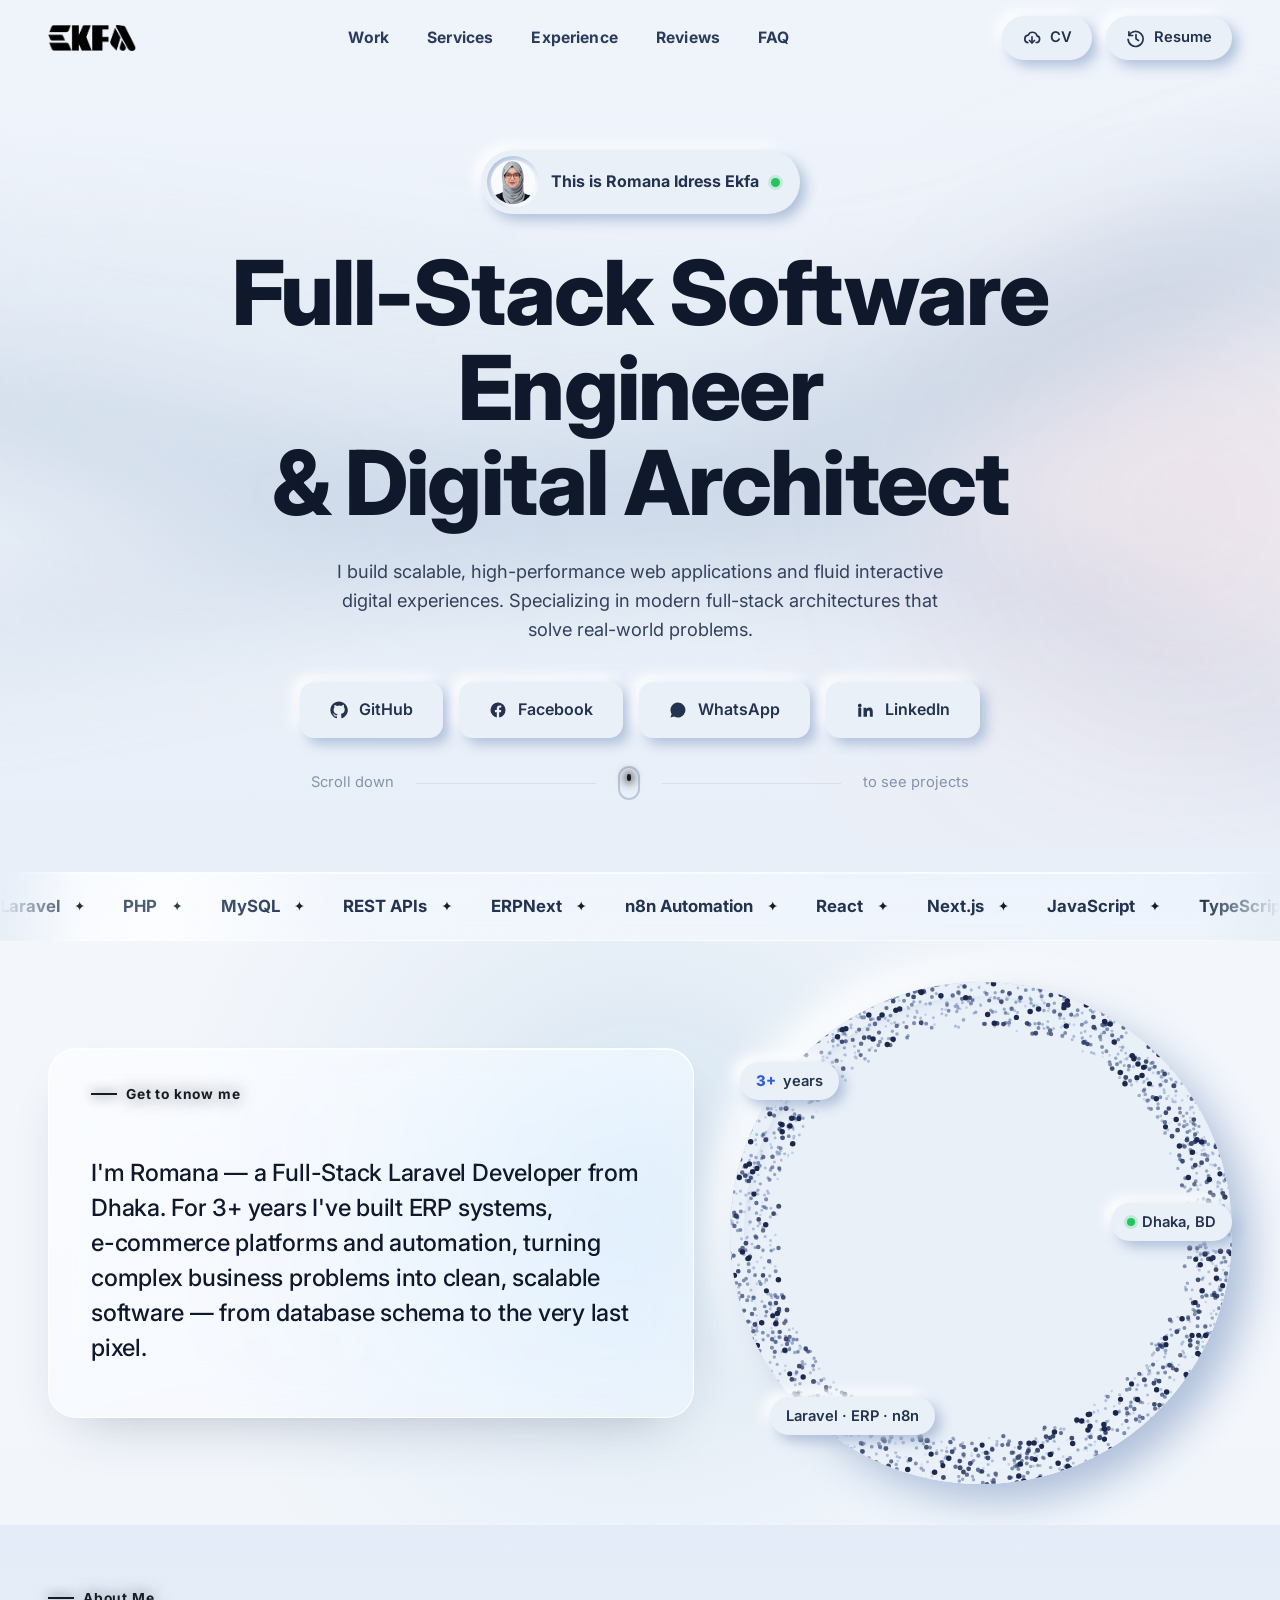
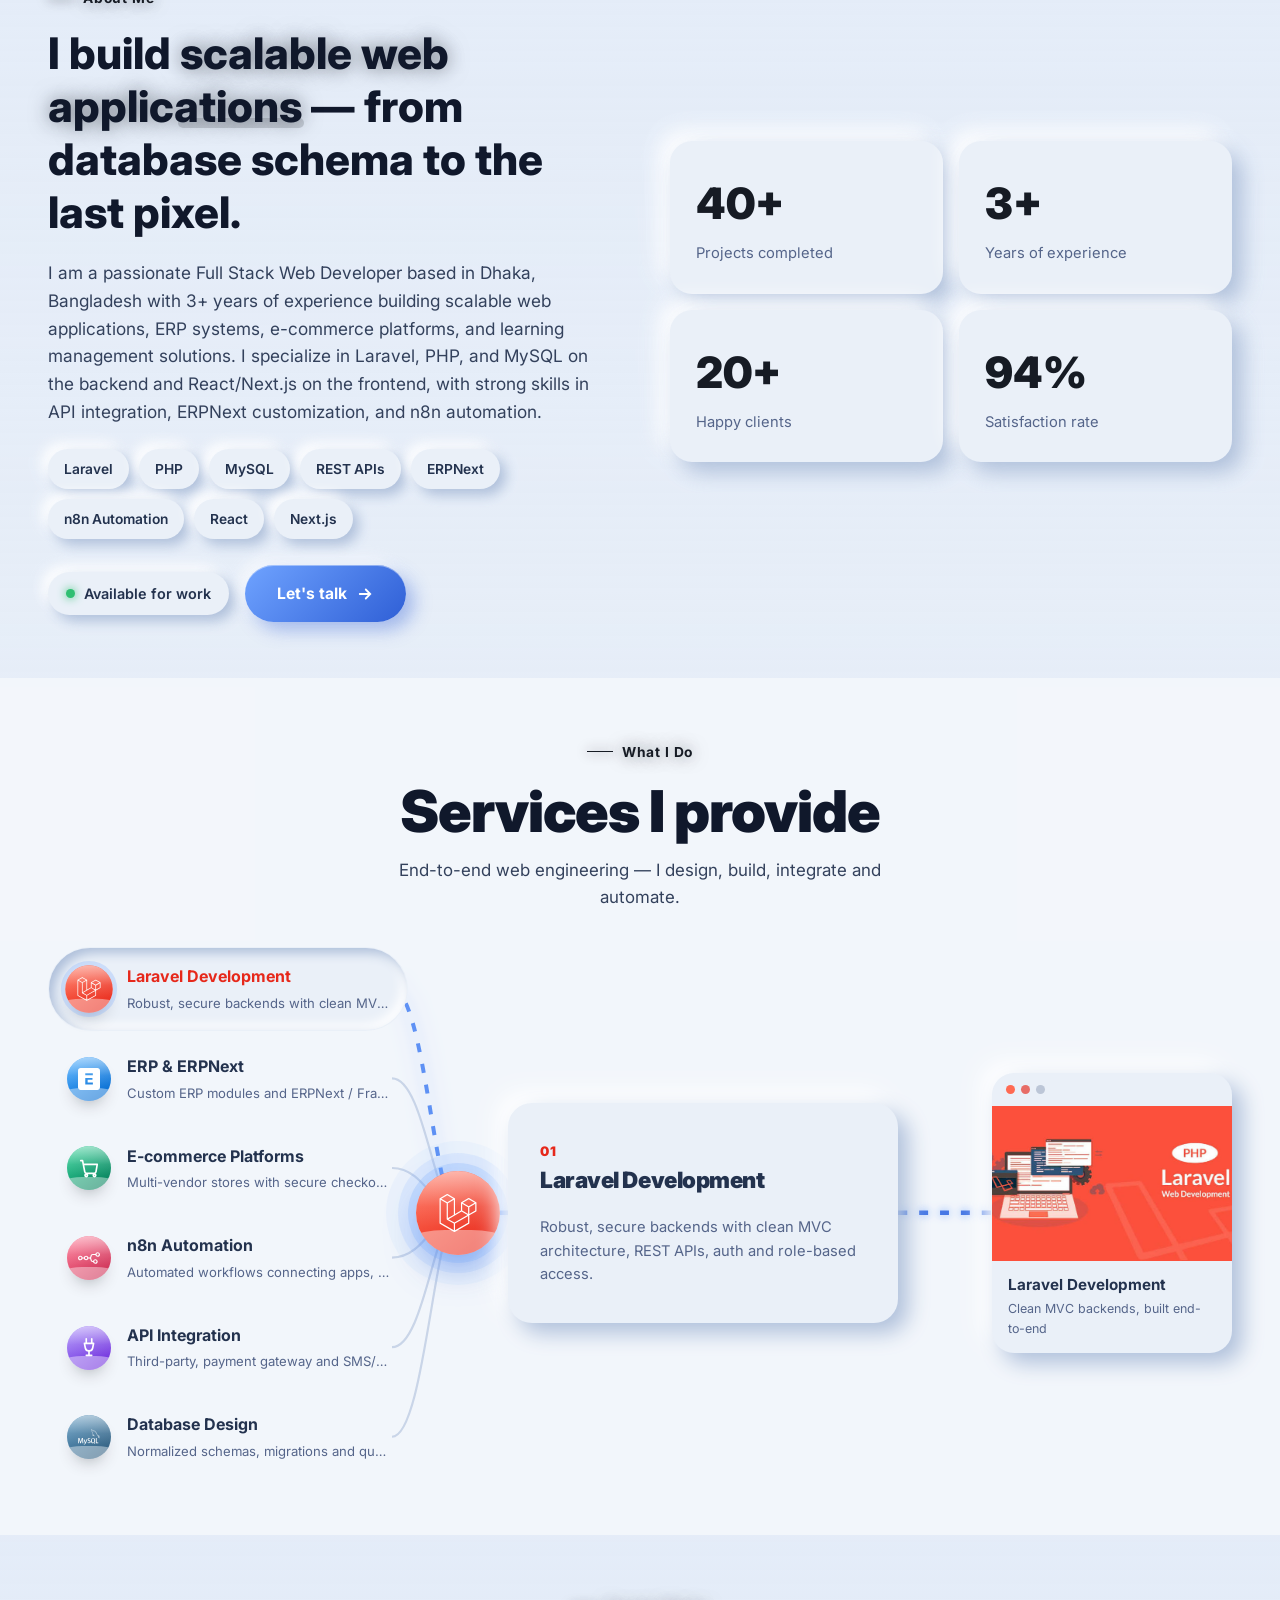
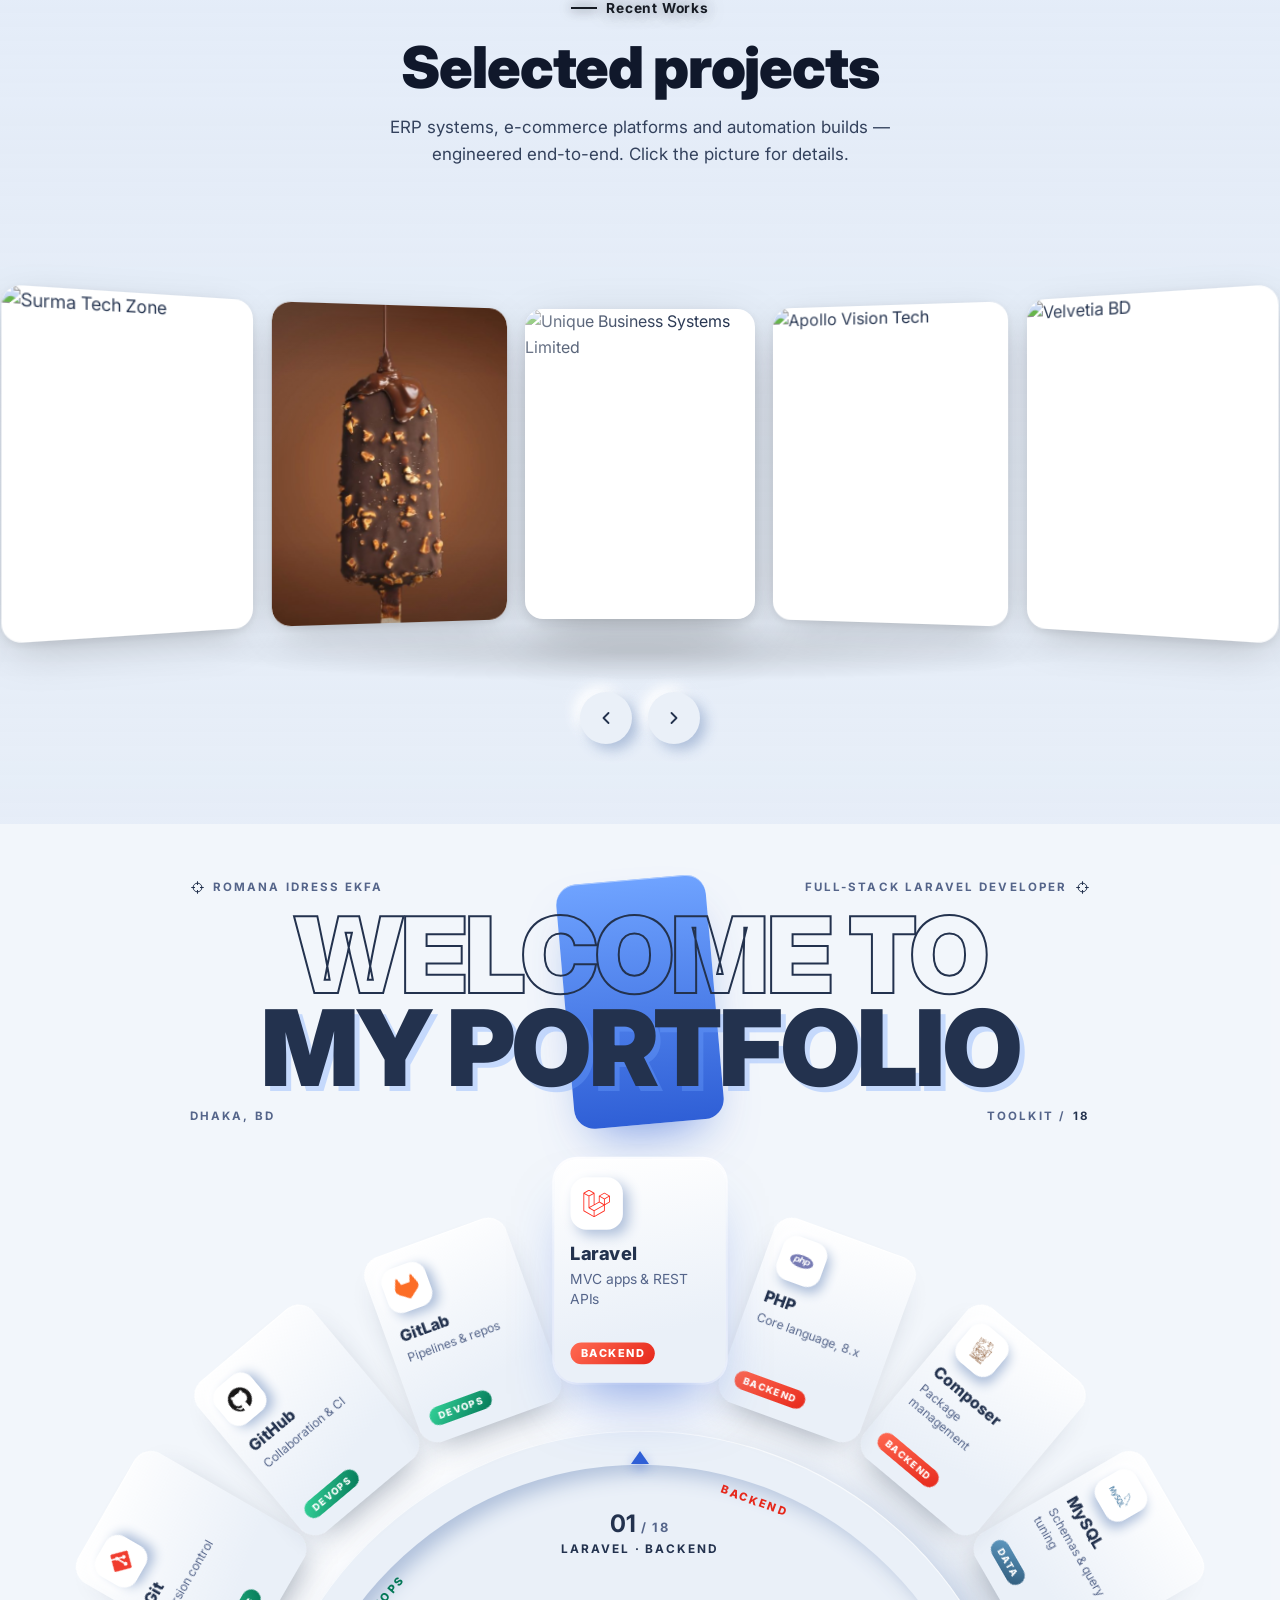
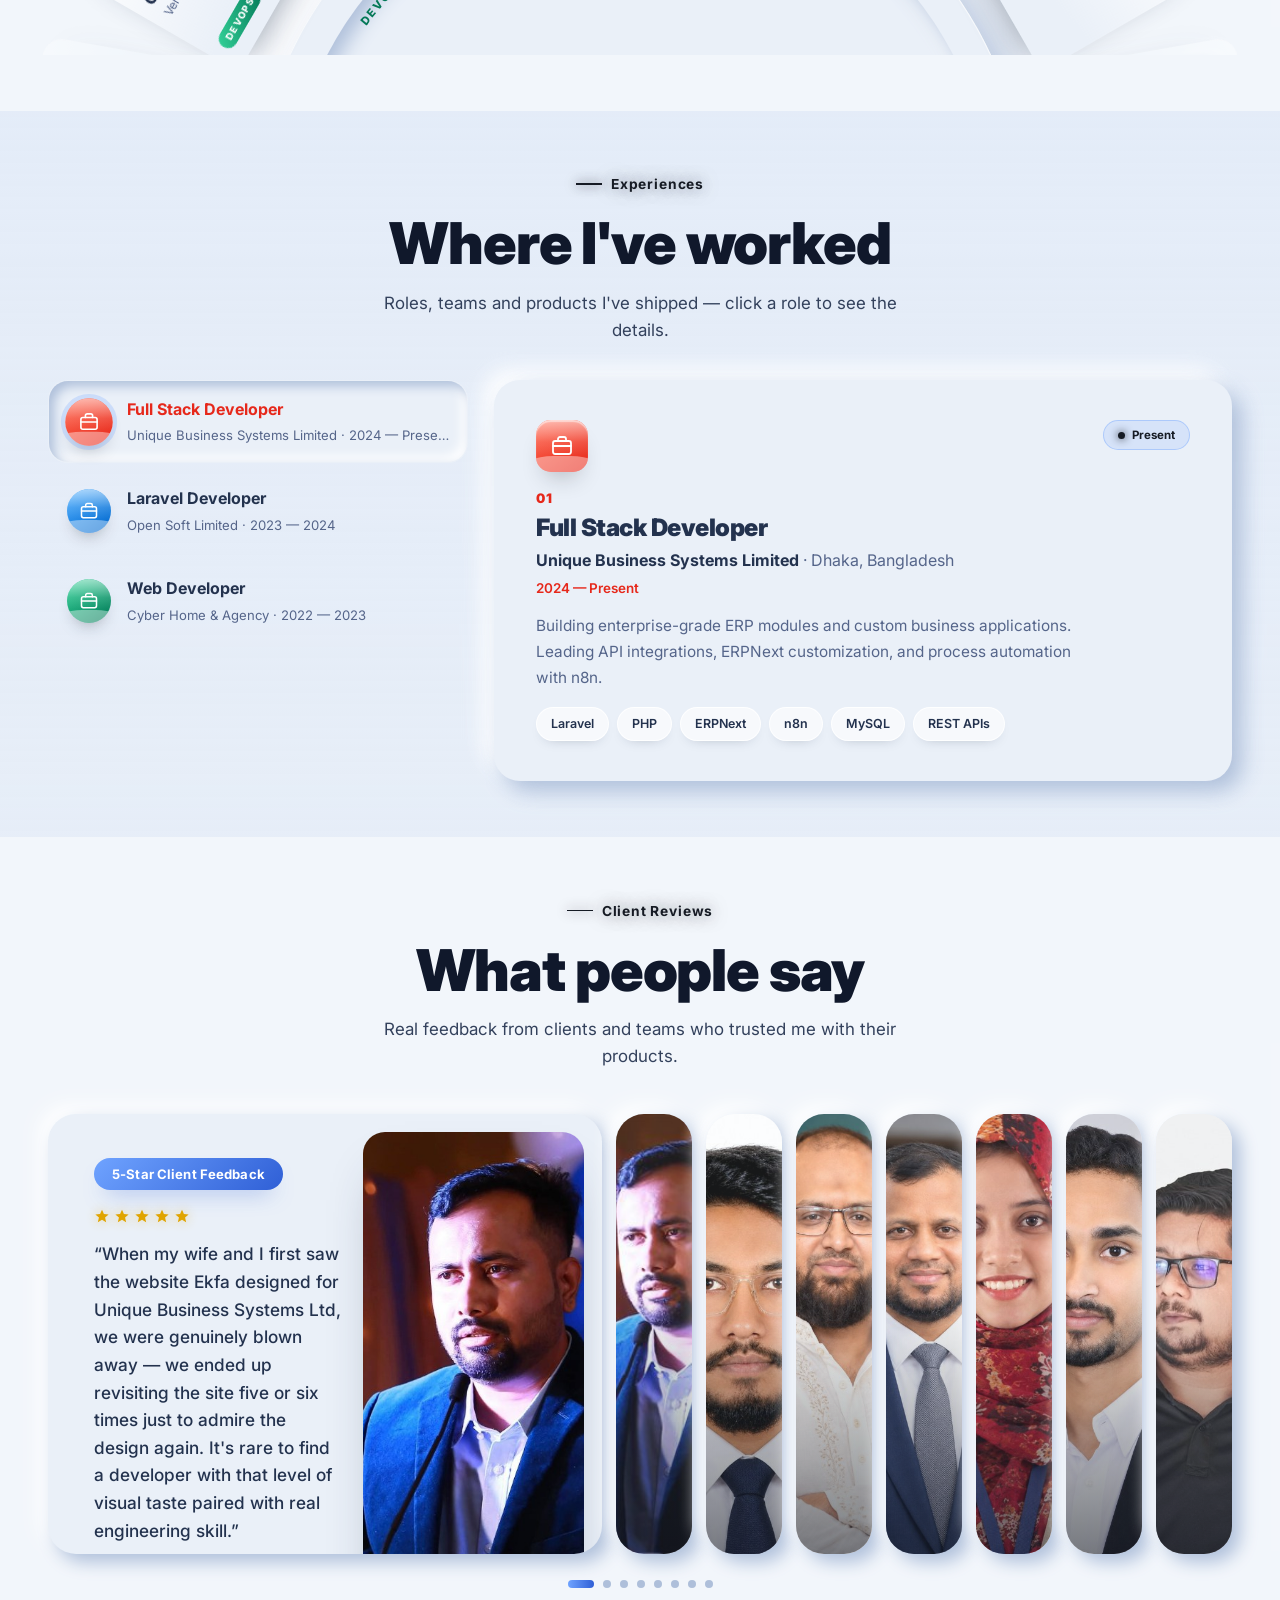
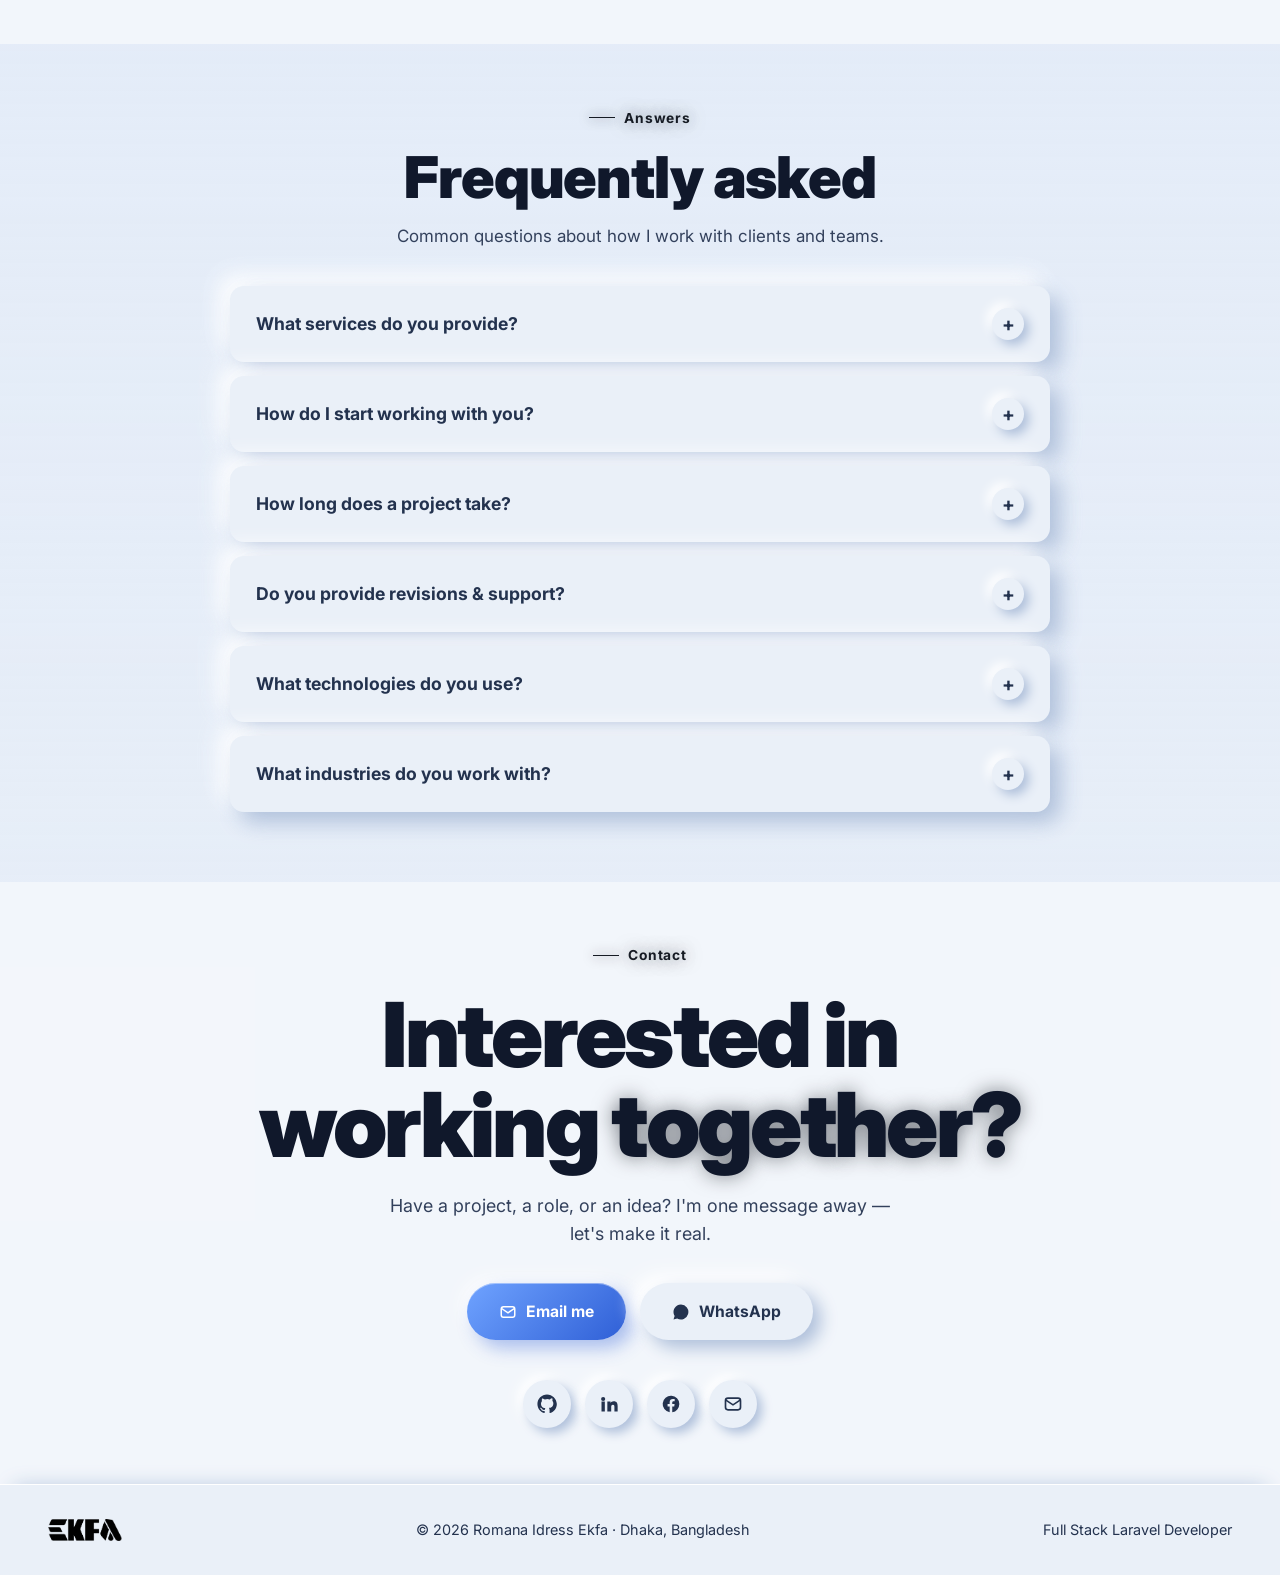
==== commit 27c3f1cd: "Add toolkit wheel section below Recent Works; refresh Logically Debate shot Radial tech-stack card w" ====
--- a/index.html
+++ b/index.html
@@ -25,7 +25,7 @@
     <link href="https://api.fontshare.com/v2/css?f[]=satoshi@400,500,700,900&display=swap" rel="stylesheet" />
     <link href="https://fonts.googleapis.com/css2?family=Inter:wght@400;500;600;700&display=swap" rel="stylesheet" />
   </noscript>
-  <link rel="stylesheet" href="/styles.css?v=135" />
+  <link rel="stylesheet" href="/styles.css?v=139" />
 </head>
 <body>
   <!-- PRELOADER -->
@@ -225,6 +225,29 @@
     </div>
   </section>
 
+  <!-- TOOLKIT WHEEL -->
+  <section class="sec toolwheel" id="toolkit">
+    <div class="wrap">
+      <div class="tw-head reveal">
+        <div class="tw-meta">
+          <span><svg class="tw-x" viewBox="0 0 24 24" aria-hidden="true"><circle cx="12" cy="12" r="7"/><path d="M12 2v6M12 16v6M2 12h6M16 12h6"/></svg>Romana Idress Ekfa</span>
+          <span>Full-Stack Laravel Developer<svg class="tw-x" viewBox="0 0 24 24" aria-hidden="true"><circle cx="12" cy="12" r="7"/><path d="M12 2v6M12 16v6M2 12h6M16 12h6"/></svg></span>
+        </div>
+        <h2 class="tw-title"><span class="tw-accent" aria-hidden="true"></span><span class="o">Welcome to</span><span class="f">My Portfolio</span></h2>
+        <div class="tw-meta">
+          <span>Dhaka, BD</span>
+          <span>Toolkit / <b id="twCount">18</b></span>
+        </div>
+      </div>
+      <div class="tw-stage reveal" id="twStage" tabindex="0" aria-label="Tech stack wheel — drag, scroll or use the arrow keys">
+        <div class="tw-dial" id="twDial"></div>
+        <span class="tw-pointer" aria-hidden="true"></span>
+        <div class="tw-readout" id="twReadout" aria-live="polite"></div>
+        <div class="tw-cards" id="twCards"></div>
+      </div>
+    </div>
+  </section>
+
   <!-- EXPERIENCE -->
   <section class="sec" id="experience">
     <div class="wrap">
@@ -295,6 +318,6 @@
   <script src="https://cdnjs.cloudflare.com/ajax/libs/gsap/3.12.5/gsap.min.js"></script>
   <script src="https://cdnjs.cloudflare.com/ajax/libs/gsap/3.12.5/ScrollTrigger.min.js"></script>
   <script src="/data.js?v=29"></script>
-  <script src="/app.js?v=135"></script>
+  <script src="/app.js?v=141"></script>
 </body>
 </html>
--- a/styles.css
+++ b/styles.css
@@ -1534,31 +1534,47 @@
 main > section.sec:nth-of-type(odd)::before{background:rgba(255,255,255,.4)}
 main > section.sec:nth-of-type(even)::before{background:linear-gradient(180deg,rgba(223,233,248,.55),rgba(223,233,248,.3))}
 
-/* ---------- work slider: fanned auto-advancing stack, glass-framed images, click-to-reveal detail ---------- */
-.work-slider{position:relative;padding:40px 0 60px;perspective:1400px}
-.work-stack{position:relative;height:340px;width:100%}
-.work-card{position:absolute;left:50%;top:0;width:420px;height:280px;margin:0;border-radius:26px;overflow:hidden;cursor:pointer;
-  box-sizing:border-box;padding:9px;transform-style:preserve-3d;--mx:50%;--my:50%;
-  background:linear-gradient(160deg,rgba(255,255,255,.75),rgba(255,255,255,.3));
-  border:1px solid rgba(255,255,255,.85);
-  -webkit-backdrop-filter:blur(18px) saturate(1.5);backdrop-filter:blur(18px) saturate(1.5);
-  box-shadow:0 30px 55px -24px rgba(35,50,78,.45),inset 0 1px 1px rgba(255,255,255,.95),inset 0 -14px 24px -18px rgba(35,50,78,.3)}
-.work-card img{width:100%;height:100%;object-fit:cover;display:block;border-radius:18px}
-.work-card::before{content:"";position:absolute;inset:9px;border-radius:18px;pointer-events:none;z-index:2;opacity:0;transition:opacity .35s;
-  background:radial-gradient(240px circle at var(--mx) var(--my),rgba(255,255,255,.5),transparent 60%)}
-.work-card::after{content:"";position:absolute;inset:9px;border-radius:18px;pointer-events:none;z-index:2;
-  background:linear-gradient(135deg,rgba(255,255,255,.14) 0%,transparent 30%,transparent 70%,rgba(255,255,255,.06) 100%)}
-.work-card.is-active{box-shadow:0 46px 90px -26px rgba(47,95,214,.5),inset 0 1px 1px rgba(255,255,255,1),
-  inset 0 -14px 24px -18px rgba(35,50,78,.3),0 0 0 3px rgba(255,255,255,.75),0 0 60px -10px rgba(111,163,255,.65)}
+/* ---------- work slider: curved 3D carousel (Elementor-Pro style) ---------- */
+.work-slider{position:relative;width:100vw;margin-left:calc(50% - 50vw);padding:60px 0 24px;overflow:hidden}
+.work-stack{position:relative;height:400px;width:100%;transform-style:preserve-3d;perspective:1820px;perspective-origin:50% 50%;touch-action:pan-y;cursor:grab;user-select:none}
+.work-stack:active{cursor:grabbing}
+/* curved floor shadow under the carousel */
+.work-stack::after{content:"";position:absolute;bottom:-18px;left:50%;transform:translateX(-50%);
+  width:80%;max-width:900px;height:60px;border-radius:50%;
+  background:radial-gradient(ellipse at center,rgba(0,0,0,.13) 0%,transparent 70%);
+  pointer-events:none;z-index:0}
+
+.work-card{position:absolute;left:50%;top:50%;width:230px;height:310px;backface-visibility:hidden;margin:0;border-radius:18px;overflow:hidden;cursor:pointer;
+  box-sizing:border-box;padding:0;transform-style:preserve-3d;--mx:50%;--my:50%;
+  transform-origin:center center;will-change:transform,opacity;
+  background:#fff;
+  border:none;
+  box-shadow:0 12px 40px -10px rgba(0,0,0,.25),0 2px 8px rgba(0,0,0,.08);
+  transition:box-shadow .5s ease}
+.work-card img{width:100%;height:100%;object-fit:cover;object-position:top center;display:block;border-radius:18px;pointer-events:none}
+
+/* hover glass sheen on active card */
+.work-card::before{content:"";position:absolute;inset:0;border-radius:18px;pointer-events:none;z-index:2;opacity:0;transition:opacity .35s;
+  background:radial-gradient(280px circle at var(--mx) var(--my),rgba(255,255,255,.35),transparent 60%)}
+.work-card::after{content:"";position:absolute;inset:0;border-radius:18px;pointer-events:none;z-index:2;
+  background:linear-gradient(135deg,rgba(255,255,255,.1) 0%,transparent 30%,transparent 70%,rgba(255,255,255,.05) 100%)}
+
+/* active (center) card glow */
+.work-card.is-active{
+  box-shadow:0 20px 60px -12px rgba(0,0,0,.3),0 4px 12px rgba(0,0,0,.1)}
 .work-card.is-active::before{opacity:1}
-.work-card.is-active::after{background:linear-gradient(135deg,rgba(255,255,255,.55) 0%,transparent 28%,transparent 72%,rgba(255,255,255,.2) 100%);
+.work-card.is-active::after{background:linear-gradient(135deg,rgba(255,255,255,.45) 0%,transparent 28%,transparent 72%,rgba(255,255,255,.15) 100%);
   animation:workSheen 3.2s ease-in-out infinite}
 @keyframes workSheen{0%,100%{opacity:.6}50%{opacity:1}}
+
+/* navigation arrows */
 .work-nav{display:flex;justify-content:center;gap:16px;margin-top:28px}
 .work-arrow{display:grid;place-items:center;width:52px;height:52px;border-radius:50%;border:none;cursor:pointer;color:var(--ink);
   background:var(--neo);box-shadow:6px 6px 13px var(--neo-dark),-6px -6px 13px var(--neo-light);transition:transform .25s,box-shadow .25s}
 .work-arrow:hover{transform:translateY(-2px);box-shadow:8px 8px 17px var(--neo-dark),-8px -8px 17px var(--neo-light)}
 .work-arrow svg{width:20px;height:20px}
+
+/* detail panel below slider */
 .work-detail{position:relative;margin:0 auto;width:min(92%,560px);text-align:center;
   max-height:0;opacity:0;overflow:hidden;pointer-events:none;
   transition:opacity .4s ease,max-height .5s ease,margin-top .4s ease}
@@ -1568,8 +1584,83 @@
 .work-detail .techs{display:flex;flex-wrap:wrap;justify-content:center;gap:8px;margin-bottom:18px}
 .work-detail .techs span{font-size:.82rem;font-weight:600;padding:6px 14px;border-radius:999px;color:var(--ink);
   background:rgba(255,255,255,.5);border:1px solid rgba(255,255,255,.8);-webkit-backdrop-filter:blur(6px);backdrop-filter:blur(6px)}
+
+/* responsive */
+@media(max-width:768px){
+  .work-stack{height:310px}
+  .work-card{width:200px;height:260px;border-radius:14px}
+}
+@media(max-width:480px){
+  .work-stack{height:255px}
+  .work-card{width:160px;height:210px;border-radius:12px}
+}
+@media(prefers-reduced-motion:reduce){.work-card{transition:opacity .3s ease}.work-card.is-active::after{animation:none}}
+
+/* ---------- toolkit wheel: layered title + tech cards on the rim of a partly hidden dial ---------- */
+.tw-head{position:relative;max-width:900px;margin:0 auto 8px;text-align:center}
+.tw-meta{position:relative;z-index:2;display:flex;justify-content:space-between;gap:16px;
+  font:700 .72rem var(--display);letter-spacing:.18em;text-transform:uppercase;color:var(--gray)}
+.tw-meta span{display:inline-flex;align-items:center;gap:8px}
+.tw-meta b{color:var(--ink)}
+.tw-x{width:15px;height:15px;fill:none;stroke:var(--ink);stroke-width:1.6}
+.tw-title{position:relative;margin:14px 0;font-family:var(--display);font-weight:900;text-transform:uppercase;
+  font-size:clamp(2.4rem,8.4vw,6.6rem);line-height:.88;letter-spacing:-.025em}
+.tw-title .o,.tw-title .f{position:relative;z-index:1;display:block}
+.tw-title .o{color:transparent;-webkit-text-stroke:2px var(--ink)}
+.tw-title .f{color:var(--ink);text-shadow:5px 5px 0 rgba(111,163,255,.35)}
+.tw-accent{position:absolute;z-index:0;left:50%;top:50%;width:clamp(90px,15vw,150px);height:132%;
+  transform:translate(-50%,-50%) rotate(-5deg);border-radius:20px;
+  background:linear-gradient(180deg,var(--neo-accent-a),var(--neo-accent-b));
+  box-shadow:0 26px 50px -22px rgba(47,95,214,.65),inset 0 1px 0 rgba(255,255,255,.45)}
+
+.tw-stage{--cy:680px;--dr:380px;position:relative;width:100vw;margin-left:calc(50% - 50vw);height:520px;
+  overflow:hidden;touch-action:pan-y;user-select:none;cursor:grab;outline:none}
+.tw-stage:active{cursor:grabbing}
+.tw-stage:focus-visible .tw-card.is-active{box-shadow:0 0 0 3px var(--neo-accent-a),0 24px 44px -18px rgba(35,50,78,.45)}
+
+.tw-dial{position:absolute;left:50%;top:var(--cy);width:calc(var(--dr)*2);height:calc(var(--dr)*2);border-radius:50%;
+  background:var(--neo);box-shadow:18px 18px 40px var(--neo-dark),-18px -18px 40px var(--neo-light),inset 0 0 0 1px rgba(255,255,255,.7);
+  transform:translate(-50%,-50%)}
+.tw-dial::before{content:"";position:absolute;inset:8px;border-radius:50%;
+  background:repeating-conic-gradient(from -.4deg,var(--neo-dark) 0 .8deg,transparent .8deg 5deg),
+    repeating-conic-gradient(from -.7deg,var(--ink) 0 1.4deg,transparent 1.4deg 20deg);
+  -webkit-mask:radial-gradient(circle,transparent calc(100% - 16px),#000 calc(100% - 15px));
+          mask:radial-gradient(circle,transparent calc(100% - 16px),#000 calc(100% - 15px));opacity:.55}
+.tw-dial::after{content:"";position:absolute;inset:34px;border-radius:50%;
+  box-shadow:inset 8px 8px 20px var(--neo-dark),inset -8px -8px 20px var(--neo-light)}
+.tw-label{position:absolute;left:50%;top:50%;z-index:1;white-space:nowrap;
+  font:800 .7rem var(--display);letter-spacing:.2em;text-transform:uppercase;color:var(--c2);
+  transform:translate(-50%,-50%) rotate(var(--a)) translateY(calc(-1*var(--dr) + 50px))}
+
+.tw-pointer{position:absolute;left:50%;top:calc(var(--cy) - var(--dr) + 20px);z-index:3;width:0;height:0;transform:translateX(-50%);
+  border-left:9px solid transparent;border-right:9px solid transparent;border-bottom:13px solid var(--neo-accent-b);
+  filter:drop-shadow(0 4px 6px rgba(47,95,214,.45))}
+.tw-readout{position:absolute;left:50%;top:calc(var(--cy) - var(--dr) + 78px);z-index:3;transform:translateX(-50%);
+  text-align:center;font:700 .8rem var(--display);letter-spacing:.14em;color:var(--gray);pointer-events:none}
+.tw-readout b{font-size:1.5rem;color:var(--ink);letter-spacing:0}
+.tw-readout span{display:block;margin-top:4px;font-size:.74rem;letter-spacing:.16em;text-transform:uppercase;color:var(--ink)}
+
+.tw-cards{position:absolute;inset:0;z-index:2}
+.tw-card{position:absolute;left:50%;top:var(--cy);width:150px;height:196px;padding:16px 14px;border:0;border-radius:20px;cursor:pointer;
+  display:flex;flex-direction:column;align-items:flex-start;gap:6px;text-align:left;font:inherit;color:var(--ink);
+  background:linear-gradient(170deg,#fff,var(--neo) 75%);
+  box-shadow:0 18px 34px -18px rgba(35,50,78,.45),inset 0 1px 0 #fff;will-change:transform,opacity;
+  transition:box-shadow .35s ease}
+.tw-card.is-active{box-shadow:0 30px 52px -20px rgba(47,95,214,.55),0 0 0 2px rgba(255,255,255,.9),inset 0 1px 0 #fff}
+.tw-ic{display:grid;place-items:center;width:46px;height:46px;border-radius:14px;margin-bottom:6px;background:#fff;
+  box-shadow:5px 5px 11px var(--neo-dark),-5px -5px 11px var(--neo-light)}
+.tw-ic img{width:24px;height:24px}
+.tw-card strong{font:800 1rem var(--display);line-height:1.15}
+.tw-card small{font-size:.76rem;line-height:1.35;color:var(--gray)}
+.tw-card em{margin-top:auto;font:800 .6rem var(--display);font-style:normal;letter-spacing:.14em;text-transform:uppercase;
+  color:#fff;padding:4px 9px;border-radius:999px;background:linear-gradient(135deg,var(--c1),var(--c2))}
+
 @media(max-width:600px){
-  .work-stack{height:230px}
-  .work-card{width:260px;height:180px;border-radius:18px}
-}
-@media(prefers-reduced-motion:reduce){.work-card{transition:opacity .3s ease}.work-card.is-active::after{animation:none}}
+  .tw-meta{font-size:.6rem;letter-spacing:.12em}
+  .tw-card{width:112px;height:150px;padding:12px 10px;border-radius:16px}
+  .tw-ic{width:36px;height:36px;border-radius:11px;margin-bottom:2px}
+  .tw-ic img{width:19px;height:19px}
+  .tw-card strong{font-size:.86rem}
+  .tw-card small{display:none}
+  .tw-label{font-size:.56rem;letter-spacing:.14em}
+}
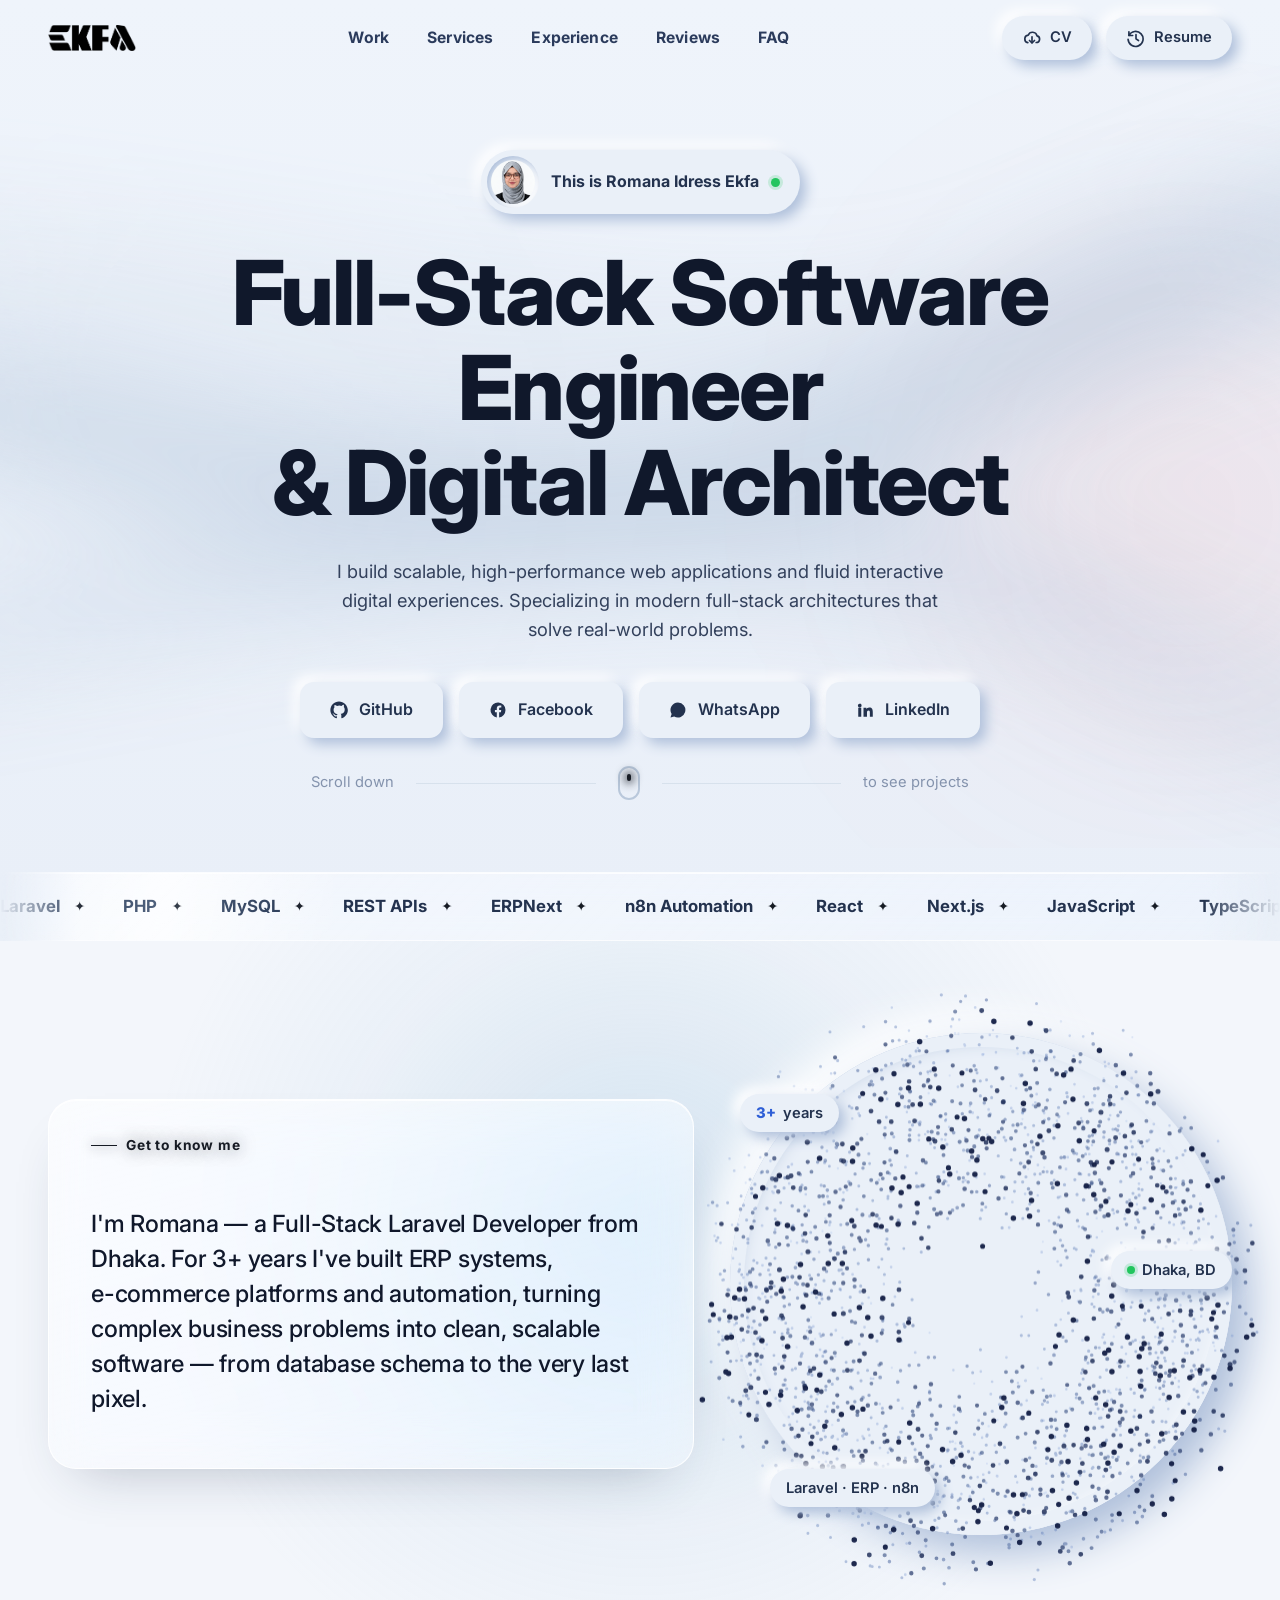
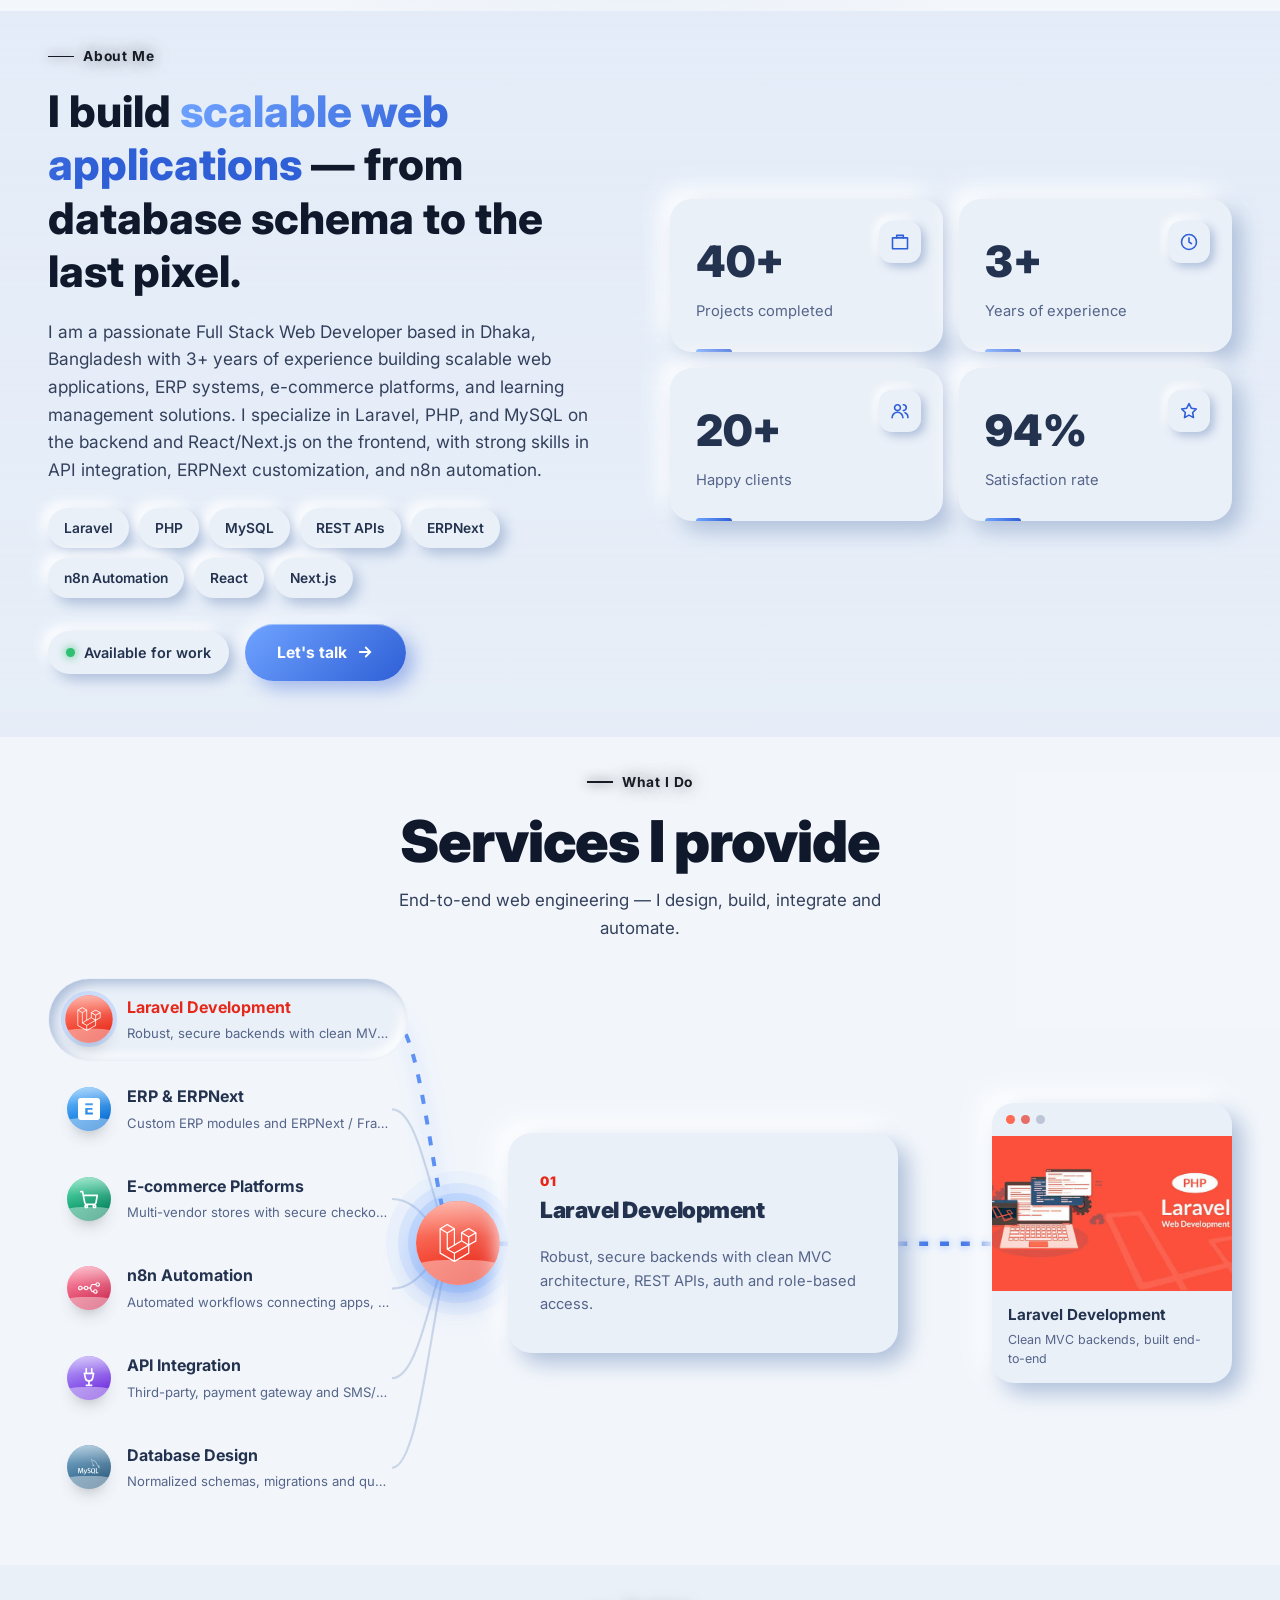
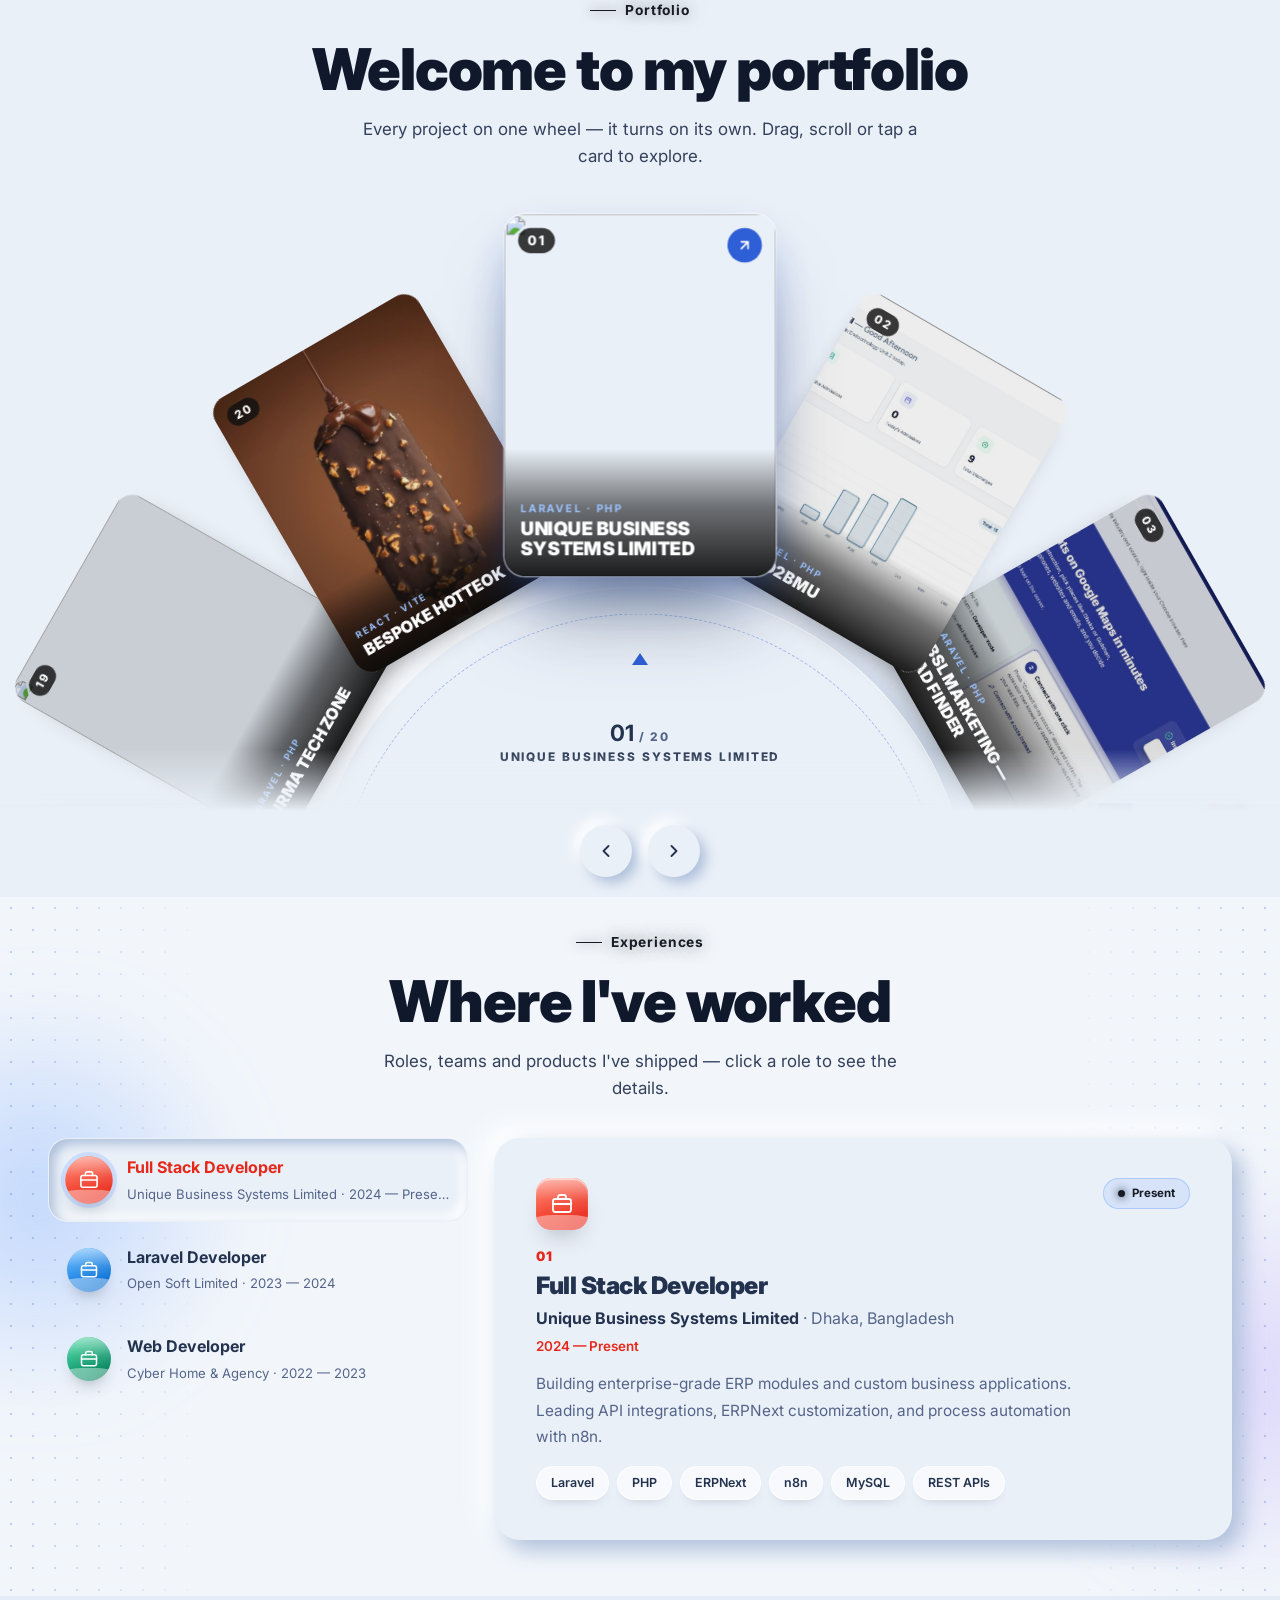
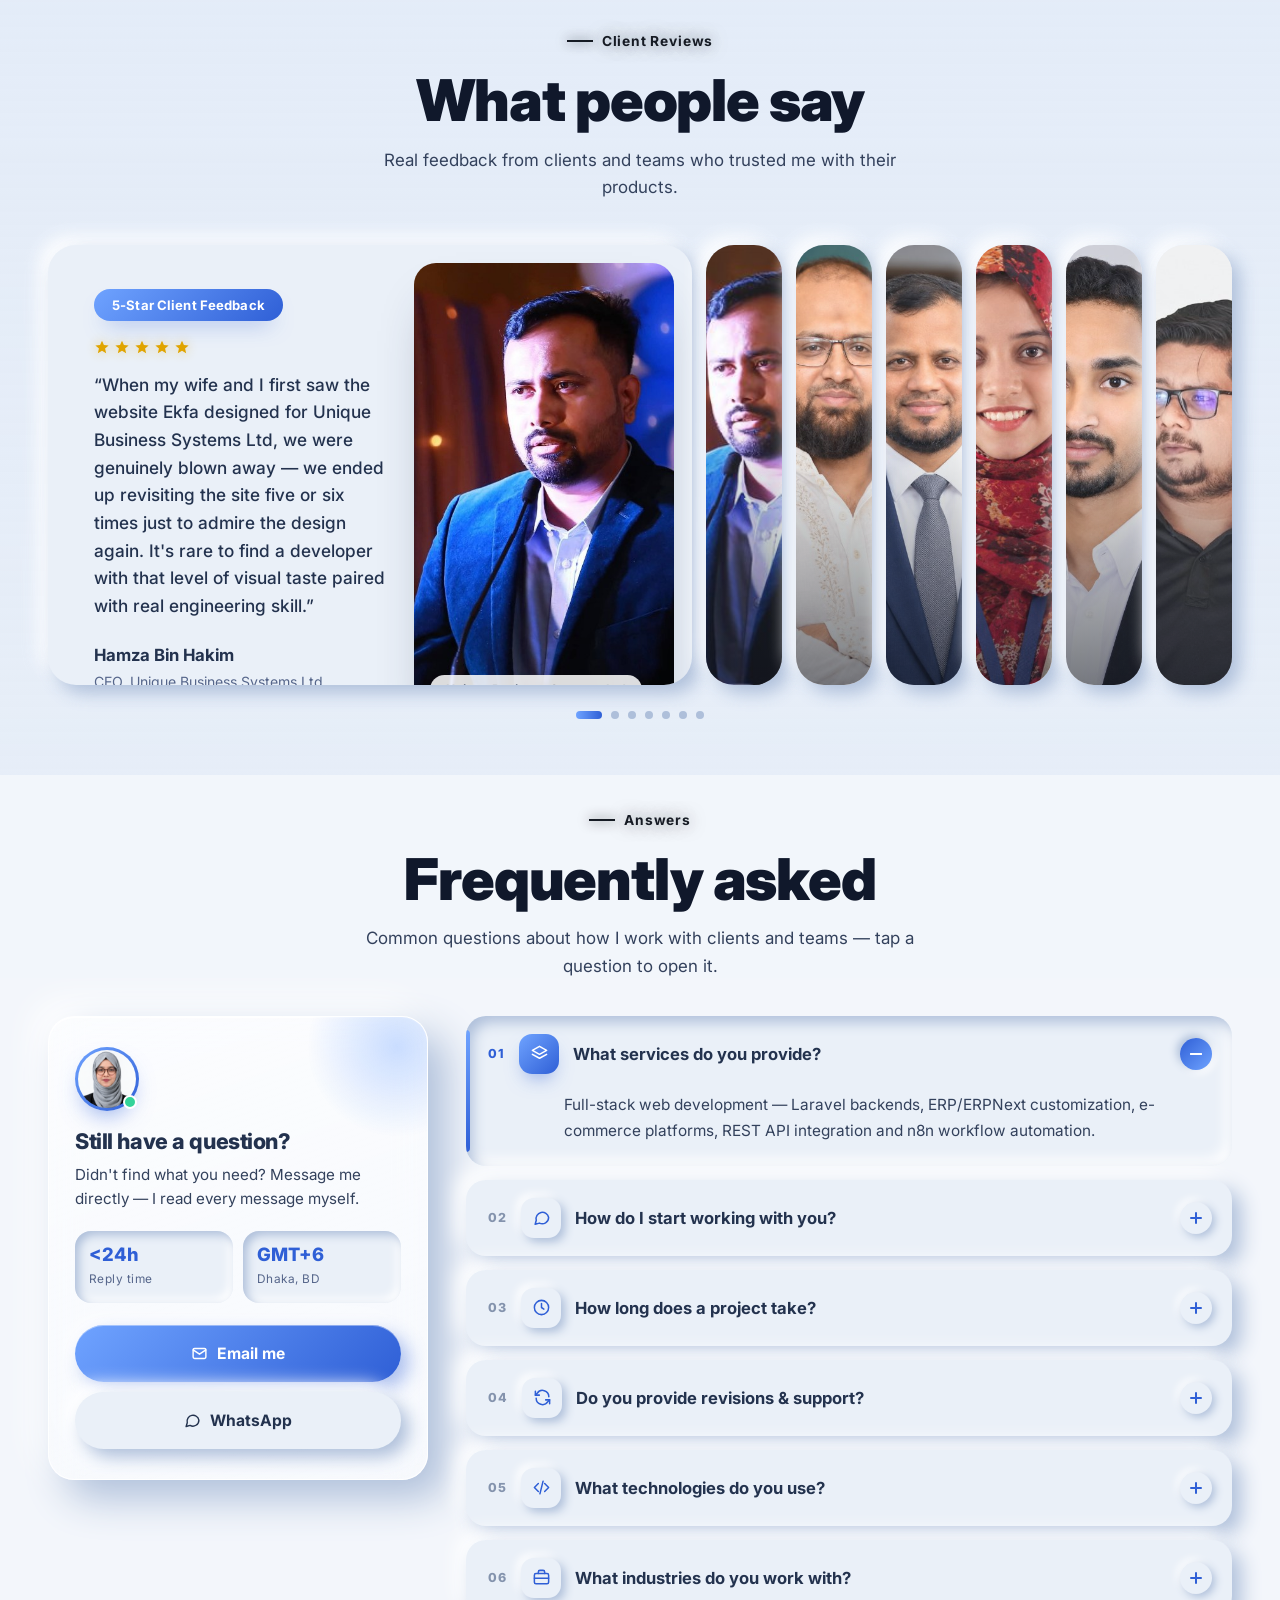
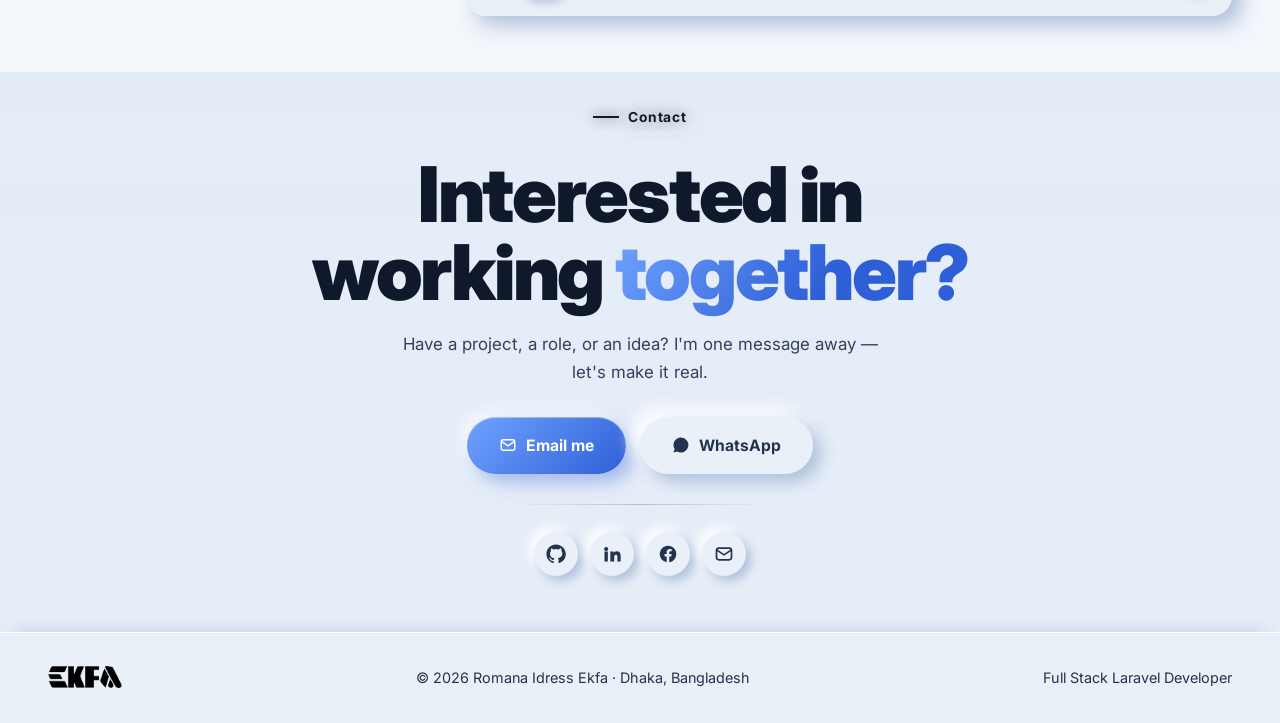
==== commit 6488fffe: "Rework portfolio wheel, polish sections, add mobile motion and new projects - Portfolio wheel: proje" ====
--- a/index.html
+++ b/index.html
@@ -25,13 +25,14 @@
     <link href="https://api.fontshare.com/v2/css?f[]=satoshi@400,500,700,900&display=swap" rel="stylesheet" />
     <link href="https://fonts.googleapis.com/css2?family=Inter:wght@400;500;600;700&display=swap" rel="stylesheet" />
   </noscript>
-  <link rel="stylesheet" href="/styles.css?v=139" />
+  <link rel="stylesheet" href="/styles.css?v=172" />
 </head>
 <body>
   <!-- PRELOADER -->
   <div class="preloader" id="preloader" aria-hidden="true">
     <div class="pl-light"></div>
     <div class="pl-stage">
+      <div class="pl-rays" aria-hidden="true"></div><div class="pl-bloom" aria-hidden="true"></div>
       <div class="pl-word"><span class="pl-l" data-ch="E">E</span><span class="pl-l" data-ch="K">K</span><span class="pl-l" data-ch="F">F</span><span class="pl-l" data-ch="A">A</span><span class="pl-l pl-bslot" data-ch=""><span class="pl-bang"><span class="pl-bar"></span><span class="pl-dot"></span></span></span><span class="pl-l is-empty" data-ch=""></span><span class="pl-l is-empty" data-ch=""></span><span class="pl-l is-empty" data-ch=""></span><span class="pl-l is-empty" data-ch=""></span></div>
     </div>
     <button class="pl-skip" type="button" tabindex="-1">Skip intro</button>
@@ -68,7 +69,7 @@
     <div class="nav-inner" id="navInner">
       <a href="#top" class="brand"><img src="/logo-sm.png" width="203" height="60" alt="EKFA — Romana Idress Ekfa" /></a>
       <div class="nav-links">
-        <a href="#work">Work</a><a href="#services">Services</a>
+        <a href="#toolkit">Work</a><a href="#services">Services</a>
         <a href="#experience">Experience</a><a href="#reviews">Reviews</a><a href="#faq">FAQ</a>
         <a class="only-mobile" data-cv target="_blank" rel="noopener">Download CV</a>
         <a class="only-mobile" data-resume target="_blank" rel="noopener">Resume</a>
@@ -207,6 +208,7 @@
   </section>
 
   <!-- WORK -->
+<!-- RECENT WORKS — hidden for now (restore by removing this comment wrapper)
   <section class="sec" id="work">
     <div class="wrap">
       <div class="sec-head center reveal">
@@ -224,32 +226,33 @@
       </div>
     </div>
   </section>
-
-  <!-- TOOLKIT WHEEL -->
-  <section class="sec toolwheel" id="toolkit">
-    <div class="wrap">
-      <div class="tw-head reveal">
-        <div class="tw-meta">
-          <span><svg class="tw-x" viewBox="0 0 24 24" aria-hidden="true"><circle cx="12" cy="12" r="7"/><path d="M12 2v6M12 16v6M2 12h6M16 12h6"/></svg>Romana Idress Ekfa</span>
-          <span>Full-Stack Laravel Developer<svg class="tw-x" viewBox="0 0 24 24" aria-hidden="true"><circle cx="12" cy="12" r="7"/><path d="M12 2v6M12 16v6M2 12h6M16 12h6"/></svg></span>
-        </div>
-        <h2 class="tw-title"><span class="tw-accent" aria-hidden="true"></span><span class="o">Welcome to</span><span class="f">My Portfolio</span></h2>
-        <div class="tw-meta">
-          <span>Dhaka, BD</span>
-          <span>Toolkit / <b id="twCount">18</b></span>
-        </div>
-      </div>
-      <div class="tw-stage reveal" id="twStage" tabindex="0" aria-label="Tech stack wheel — drag, scroll or use the arrow keys">
-        <div class="tw-dial" id="twDial"></div>
-        <span class="tw-pointer" aria-hidden="true"></span>
-        <div class="tw-readout" id="twReadout" aria-live="polite"></div>
-        <div class="tw-cards" id="twCards"></div>
-      </div>
+  -->
+
+  <!-- PORTFOLIO WHEEL -->
+  <section class="sec pf" id="toolkit">
+    <div class="wrap">
+      <div class="sec-head center reveal">
+        <span class="eyebrow">Portfolio</span>
+        <h2>Welcome to my portfolio</h2>
+        <p>Every project on one wheel — it turns on its own. Drag, scroll or tap a card to explore.</p>
+      </div>
+    </div>
+    <div class="pf-stage" id="pfStage" tabindex="0" aria-label="Project wheel — drag, scroll or use the arrow keys">
+      <div class="pf-dial" id="pfDial" aria-hidden="true">
+      </div>
+      <div class="pf-notch" aria-hidden="true"><i></i></div>
+      <div class="pf-cards" id="pfCards"></div>
+      <div class="pf-read" aria-live="polite"><b id="pfIndex">01</b> / <span id="pfTotal">00</span><em id="pfName"></em></div>
+    </div>
+    <div class="work-nav pf-nav">
+      <button class="work-arrow" id="pfPrev" type="button" aria-label="Previous project"><svg viewBox="0 0 24 24" fill="none" stroke="currentColor" stroke-width="2.2" stroke-linecap="round" stroke-linejoin="round"><path d="M15 18l-6-6 6-6"/></svg></button>
+      <button class="work-arrow" id="pfNext" type="button" aria-label="Next project"><svg viewBox="0 0 24 24" fill="none" stroke="currentColor" stroke-width="2.2" stroke-linecap="round" stroke-linejoin="round"><path d="M9 18l6-6-6-6"/></svg></button>
     </div>
   </section>
 
   <!-- EXPERIENCE -->
   <section class="sec" id="experience">
+    <span class="xp-glow l" aria-hidden="true"></span><span class="xp-glow r" aria-hidden="true"></span>
     <div class="wrap">
       <div class="sec-head center reveal">
         <span class="eyebrow">Experiences</span>
@@ -282,15 +285,30 @@
       <div class="sec-head center reveal">
         <span class="eyebrow">Answers</span>
         <h2>Frequently asked</h2>
-        <p>Common questions about how I work with clients and teams.</p>
-      </div>
-      <div class="faq reveal">
-        <div class="faq-item"><div class="faq-q">What services do you provide?<span class="pm">+</span></div><div class="faq-a"><p>Full-stack web development — Laravel backends, ERP/ERPNext customization, e-commerce platforms, REST API integration and n8n workflow automation.</p></div></div>
-        <div class="faq-item"><div class="faq-q">How do I start working with you?<span class="pm">+</span></div><div class="faq-a"><p>Reach out via email or WhatsApp with your idea or requirements. I'll reply with a clear plan, timeline and a fair quote before we begin.</p></div></div>
-        <div class="faq-item"><div class="faq-q">How long does a project take?<span class="pm">+</span></div><div class="faq-a"><p>A small site takes 1–2 weeks; a full ERP or e-commerce platform typically 4–10+ weeks depending on scope and integrations.</p></div></div>
-        <div class="faq-item"><div class="faq-q">Do you provide revisions &amp; support?<span class="pm">+</span></div><div class="faq-a"><p>Yes — every project includes revisions during development and post-launch support to keep everything running smoothly.</p></div></div>
-        <div class="faq-item"><div class="faq-q">What technologies do you use?<span class="pm">+</span></div><div class="faq-a"><p>Laravel, PHP, MySQL/PostgreSQL, React/Next.js, ERPNext/Frappe (Python) and n8n for automation.</p></div></div>
-        <div class="faq-item"><div class="faq-q">What industries do you work with?<span class="pm">+</span></div><div class="faq-a"><p>E-commerce, ERP, education (LMS) and business automation — for clients in Bangladesh and abroad.</p></div></div>
+        <p>Common questions about how I work with clients and teams — tap a question to open it.</p>
+      </div>
+      <div class="fq reveal">
+        <aside class="fq-side">
+          <div class="fq-av"><img src="/shots/avatar-pill.png" alt="Romana Idress Ekfa" width="64" height="64"/><span class="fq-live" aria-hidden="true"></span></div>
+          <h3>Still have a question?</h3>
+          <p>Didn't find what you need? Message me directly — I read every message myself.</p>
+          <ul class="fq-stats">
+            <li><b>&lt;24h</b><span>Reply time</span></li>
+            <li><b>GMT+6</b><span>Dhaka, BD</span></li>
+          </ul>
+          <div class="fq-cta">
+            <a class="btn btn-blue" href="mailto:romanaidressekfa@gmail.com"><svg viewBox="0 0 24 24" fill="none" stroke="currentColor" stroke-width="2" stroke-linecap="round" stroke-linejoin="round" aria-hidden="true"><rect x="3" y="5" width="18" height="14" rx="2"/><path d="m3 7 9 6 9-6"/></svg> Email me</a>
+            <a class="btn btn-out" href="https://wa.me/8801714893870" target="_blank" rel="noopener"><svg viewBox="0 0 24 24" fill="none" stroke="currentColor" stroke-width="2" stroke-linecap="round" stroke-linejoin="round" aria-hidden="true"><path d="M21 11.5a8.4 8.4 0 0 1-12.4 7.4L3 20.5l1.6-5.4A8.4 8.4 0 1 1 21 11.5z"/></svg> WhatsApp</a>
+          </div>
+        </aside>
+        <div class="fq-list">
+          <div class="fq-item open"><button class="fq-q" type="button" aria-expanded="true"><span class="fq-no">01</span><span class="fq-ic"><svg viewBox="0 0 24 24"><path d="m12 3 9 5-9 5-9-5 9-5z"/><path d="m3 13 9 5 9-5"/></svg></span><span class="fq-t">What services do you provide?</span><span class="fq-pm" aria-hidden="true"></span></button><div class="fq-a"><p>Full-stack web development — Laravel backends, ERP/ERPNext customization, e-commerce platforms, REST API integration and n8n workflow automation.</p></div></div>
+          <div class="fq-item"><button class="fq-q" type="button" aria-expanded="false"><span class="fq-no">02</span><span class="fq-ic"><svg viewBox="0 0 24 24"><path d="M21 12a8 8 0 0 1-11.6 7.1L4 20.5l1.4-5A8 8 0 1 1 21 12z"/></svg></span><span class="fq-t">How do I start working with you?</span><span class="fq-pm" aria-hidden="true"></span></button><div class="fq-a"><p>Reach out via email or WhatsApp with your idea or requirements. I'll reply with a clear plan, timeline and a fair quote before we begin.</p></div></div>
+          <div class="fq-item"><button class="fq-q" type="button" aria-expanded="false"><span class="fq-no">03</span><span class="fq-ic"><svg viewBox="0 0 24 24"><circle cx="12" cy="12" r="9"/><path d="M12 7v5l3 2"/></svg></span><span class="fq-t">How long does a project take?</span><span class="fq-pm" aria-hidden="true"></span></button><div class="fq-a"><p>A small site takes 1–2 weeks; a full ERP or e-commerce platform typically 4–10+ weeks depending on scope and integrations.</p></div></div>
+          <div class="fq-item"><button class="fq-q" type="button" aria-expanded="false"><span class="fq-no">04</span><span class="fq-ic"><svg viewBox="0 0 24 24"><path d="M20 11a8 8 0 0 0-14.7-4.3L3 9"/><path d="M3 4v5h5"/><path d="M4 13a8 8 0 0 0 14.7 4.3L21 15"/><path d="M21 20v-5h-5"/></svg></span><span class="fq-t">Do you provide revisions &amp; support?</span><span class="fq-pm" aria-hidden="true"></span></button><div class="fq-a"><p>Yes — every project includes revisions during development and post-launch support to keep everything running smoothly.</p></div></div>
+          <div class="fq-item"><button class="fq-q" type="button" aria-expanded="false"><span class="fq-no">05</span><span class="fq-ic"><svg viewBox="0 0 24 24"><path d="m8 7-5 5 5 5"/><path d="m16 7 5 5-5 5"/><path d="m14 4-4 16"/></svg></span><span class="fq-t">What technologies do you use?</span><span class="fq-pm" aria-hidden="true"></span></button><div class="fq-a"><p>Laravel, PHP, MySQL/PostgreSQL, React/Next.js, ERPNext/Frappe (Python) and n8n for automation.</p></div></div>
+          <div class="fq-item"><button class="fq-q" type="button" aria-expanded="false"><span class="fq-no">06</span><span class="fq-ic"><svg viewBox="0 0 24 24"><rect x="3" y="7" width="18" height="13" rx="2"/><path d="M8 7V5a2 2 0 0 1 2-2h4a2 2 0 0 1 2 2v2"/><path d="M3 13h18"/></svg></span><span class="fq-t">What industries do you work with?</span><span class="fq-pm" aria-hidden="true"></span></button><div class="fq-a"><p>E-commerce, ERP, education (LMS) and business automation — for clients in Bangladesh and abroad.</p></div></div>
+        </div>
       </div>
     </div>
   </section>
@@ -318,6 +336,6 @@
   <script src="https://cdnjs.cloudflare.com/ajax/libs/gsap/3.12.5/gsap.min.js"></script>
   <script src="https://cdnjs.cloudflare.com/ajax/libs/gsap/3.12.5/ScrollTrigger.min.js"></script>
   <script src="/data.js?v=29"></script>
-  <script src="/app.js?v=141"></script>
+  <script src="/app.js?v=167"></script>
 </body>
 </html>
--- a/styles.css
+++ b/styles.css
@@ -1357,7 +1357,8 @@
   .rev-cap-body{position:relative;inset:auto;grid-template-columns:1fr;min-height:0}
   .rev-cap:not(.active){display:none}
   .rev-cap-right{padding:0 18px 18px}
-  .rev-portrait{height:220px}
+  .rev-portrait{height:auto;aspect-ratio:1/1;max-height:340px}
+  .rev-portrait img{object-position:50% 18%}
   .rev-cap-left{padding:30px 22px 10px}
 }
 @media(prefers-reduced-motion:reduce){.rev-cap,.rev-cap-photo,.rev-cap-body{transition:none}}
@@ -1457,7 +1458,7 @@
 .sp-disc{position:relative;width:min(100%,580px);aspect-ratio:1;border-radius:50%;background:var(--neo);
   box-shadow:18px 18px 40px var(--neo-dark),-18px -18px 40px var(--neo-light),inset 0 0 0 14px var(--neo),inset 6px 6px 18px var(--neo-dark),inset -6px -6px 18px var(--neo-light);
   transition:transform .6s cubic-bezier(.2,.8,.2,1)}
-.particle-portrait{position:absolute;inset:0;width:100%;height:100%;pointer-events:none;border-radius:50%}
+.particle-portrait{position:absolute;inset:-20%;width:140%;height:140%;pointer-events:none;z-index:1}
 .sp-chip{position:absolute;z-index:2;display:inline-flex;align-items:center;gap:7px;padding:10px 16px;border-radius:999px;
   background:var(--neo);box-shadow:6px 6px 13px var(--neo-dark),-6px -6px 13px var(--neo-light);
   font:600 .92rem var(--display);color:var(--ink);white-space:nowrap;animation:spFloat 6s ease-in-out infinite;transition:translate .5s cubic-bezier(.2,.8,.2,1)}
@@ -1596,71 +1597,260 @@
 }
 @media(prefers-reduced-motion:reduce){.work-card{transition:opacity .3s ease}.work-card.is-active::after{animation:none}}
 
-/* ---------- toolkit wheel: layered title + tech cards on the rim of a partly hidden dial ---------- */
-.tw-head{position:relative;max-width:900px;margin:0 auto 8px;text-align:center}
-.tw-meta{position:relative;z-index:2;display:flex;justify-content:space-between;gap:16px;
-  font:700 .72rem var(--display);letter-spacing:.18em;text-transform:uppercase;color:var(--gray)}
-.tw-meta span{display:inline-flex;align-items:center;gap:8px}
-.tw-meta b{color:var(--ink)}
-.tw-x{width:15px;height:15px;fill:none;stroke:var(--ink);stroke-width:1.6}
-.tw-title{position:relative;margin:14px 0;font-family:var(--display);font-weight:900;text-transform:uppercase;
-  font-size:clamp(2.4rem,8.4vw,6.6rem);line-height:.88;letter-spacing:-.025em}
-.tw-title .o,.tw-title .f{position:relative;z-index:1;display:block}
-.tw-title .o{color:transparent;-webkit-text-stroke:2px var(--ink)}
-.tw-title .f{color:var(--ink);text-shadow:5px 5px 0 rgba(111,163,255,.35)}
-.tw-accent{position:absolute;z-index:0;left:50%;top:50%;width:clamp(90px,15vw,150px);height:132%;
-  transform:translate(-50%,-50%) rotate(-5deg);border-radius:20px;
-  background:linear-gradient(180deg,var(--neo-accent-a),var(--neo-accent-b));
-  box-shadow:0 26px 50px -22px rgba(47,95,214,.65),inset 0 1px 0 rgba(255,255,255,.45)}
-
-.tw-stage{--cy:680px;--dr:380px;position:relative;width:100vw;margin-left:calc(50% - 50vw);height:520px;
-  overflow:hidden;touch-action:pan-y;user-select:none;cursor:grab;outline:none}
-.tw-stage:active{cursor:grabbing}
-.tw-stage:focus-visible .tw-card.is-active{box-shadow:0 0 0 3px var(--neo-accent-a),0 24px 44px -18px rgba(35,50,78,.45)}
-
-.tw-dial{position:absolute;left:50%;top:var(--cy);width:calc(var(--dr)*2);height:calc(var(--dr)*2);border-radius:50%;
-  background:var(--neo);box-shadow:18px 18px 40px var(--neo-dark),-18px -18px 40px var(--neo-light),inset 0 0 0 1px rgba(255,255,255,.7);
-  transform:translate(-50%,-50%)}
-.tw-dial::before{content:"";position:absolute;inset:8px;border-radius:50%;
-  background:repeating-conic-gradient(from -.4deg,var(--neo-dark) 0 .8deg,transparent .8deg 5deg),
-    repeating-conic-gradient(from -.7deg,var(--ink) 0 1.4deg,transparent 1.4deg 20deg);
-  -webkit-mask:radial-gradient(circle,transparent calc(100% - 16px),#000 calc(100% - 15px));
-          mask:radial-gradient(circle,transparent calc(100% - 16px),#000 calc(100% - 15px));opacity:.55}
-.tw-dial::after{content:"";position:absolute;inset:34px;border-radius:50%;
-  box-shadow:inset 8px 8px 20px var(--neo-dark),inset -8px -8px 20px var(--neo-light)}
-.tw-label{position:absolute;left:50%;top:50%;z-index:1;white-space:nowrap;
-  font:800 .7rem var(--display);letter-spacing:.2em;text-transform:uppercase;color:var(--c2);
-  transform:translate(-50%,-50%) rotate(var(--a)) translateY(calc(-1*var(--dr) + 50px))}
-
-.tw-pointer{position:absolute;left:50%;top:calc(var(--cy) - var(--dr) + 20px);z-index:3;width:0;height:0;transform:translateX(-50%);
-  border-left:9px solid transparent;border-right:9px solid transparent;border-bottom:13px solid var(--neo-accent-b);
-  filter:drop-shadow(0 4px 6px rgba(47,95,214,.45))}
-.tw-readout{position:absolute;left:50%;top:calc(var(--cy) - var(--dr) + 78px);z-index:3;transform:translateX(-50%);
-  text-align:center;font:700 .8rem var(--display);letter-spacing:.14em;color:var(--gray);pointer-events:none}
-.tw-readout b{font-size:1.5rem;color:var(--ink);letter-spacing:0}
-.tw-readout span{display:block;margin-top:4px;font-size:.74rem;letter-spacing:.16em;text-transform:uppercase;color:var(--ink)}
-
-.tw-cards{position:absolute;inset:0;z-index:2}
-.tw-card{position:absolute;left:50%;top:var(--cy);width:150px;height:196px;padding:16px 14px;border:0;border-radius:20px;cursor:pointer;
-  display:flex;flex-direction:column;align-items:flex-start;gap:6px;text-align:left;font:inherit;color:var(--ink);
-  background:linear-gradient(170deg,#fff,var(--neo) 75%);
-  box-shadow:0 18px 34px -18px rgba(35,50,78,.45),inset 0 1px 0 #fff;will-change:transform,opacity;
-  transition:box-shadow .35s ease}
-.tw-card.is-active{box-shadow:0 30px 52px -20px rgba(47,95,214,.55),0 0 0 2px rgba(255,255,255,.9),inset 0 1px 0 #fff}
-.tw-ic{display:grid;place-items:center;width:46px;height:46px;border-radius:14px;margin-bottom:6px;background:#fff;
-  box-shadow:5px 5px 11px var(--neo-dark),-5px -5px 11px var(--neo-light)}
-.tw-ic img{width:24px;height:24px}
-.tw-card strong{font:800 1rem var(--display);line-height:1.15}
-.tw-card small{font-size:.76rem;line-height:1.35;color:var(--gray)}
-.tw-card em{margin-top:auto;font:800 .6rem var(--display);font-style:normal;letter-spacing:.14em;text-transform:uppercase;
-  color:#fff;padding:4px 9px;border-radius:999px;background:linear-gradient(135deg,var(--c1),var(--c2))}
-
+/* ---------- portfolio wheel: editorial kinetic title + project cards fanned on a rotary dial ---------- */
+.pf{--pf-ink:var(--ink);--pf-mute:var(--gray);--pf-accent:var(--neo-accent-b);
+  position:relative;overflow:hidden;color:var(--pf-ink)}
+.pf-nav{position:relative;z-index:4;justify-content:center;margin-top:14px}
+
+.pf-stage{--cy:900px;--d:560px;position:relative;z-index:2;height:640px;margin-top:-10px;overflow:hidden;
+  touch-action:pan-y;user-select:none;-webkit-user-select:none;cursor:grab;outline:none;
+  -webkit-mask:linear-gradient(180deg,#000 90%,transparent);mask:linear-gradient(180deg,#000 90%,transparent)}
+.pf-stage.is-drag{cursor:grabbing}
+/* plain page background like the hero, no tint band */
+main > section.sec.pf::before{background:none}
+section.sec.pf{padding-bottom:20px!important}
+.pf-stage::before{content:"";position:absolute;left:50%;top:calc(var(--cy) - var(--d) - 210px);width:min(720px,90vw);height:420px;
+  transform:translateX(-50%);border-radius:50%;pointer-events:none;
+  background:radial-gradient(closest-side,rgba(111,163,255,.16),transparent);filter:blur(14px)}
+.pf-dial{position:absolute;left:50%;top:var(--cy);width:calc(var(--d)*2);height:calc(var(--d)*2);border-radius:50%;
+  transform:translate(-50%,-50%);background:var(--neo);
+  box-shadow:18px 18px 40px var(--neo-dark),-18px -18px 40px var(--neo-light),inset 0 0 0 1px rgba(255,255,255,.7)}
+.pf-dial::after{content:"";position:absolute;inset:4%;border-radius:50%;border:1.5px dashed rgba(47,95,214,.35)}
+.pf-dial::before{content:"";position:absolute;inset:16%;border-radius:50%;border:0;box-shadow:inset 8px 8px 20px var(--neo-dark),inset -8px -8px 20px var(--neo-light);
+  background:repeating-conic-gradient(rgba(47,95,214,.45) 0 .35deg,transparent .35deg 3deg);
+  -webkit-mask:radial-gradient(circle,transparent calc(100% - 18px),#000 calc(100% - 17px));
+          mask:radial-gradient(circle,transparent calc(100% - 18px),#000 calc(100% - 17px))}
+.pf-notch{position:absolute;left:50%;top:calc(var(--cy) - var(--d) * .8);z-index:1;transform:translateX(-50%);
+  display:flex;flex-direction:column;align-items:center;gap:6px;font:900 1.35rem var(--display);letter-spacing:.06em}
+.pf-notch i{width:0;height:0;border-left:8px solid transparent;border-right:8px solid transparent;border-bottom:12px solid var(--pf-accent)}
+
+.pf-cards{position:absolute;inset:0;z-index:3}
+.pf-card{position:absolute;left:50%;top:var(--cy);width:236px;aspect-ratio:3/4;padding:0;border:0;border-radius:18px;overflow:hidden;cursor:pointer;
+  background:var(--neo);color:#fff;font:inherit;text-align:left;transform-origin:50% 50%;will-change:transform,opacity;
+  box-shadow:0 14px 28px -16px rgba(0,0,0,.45);transition:box-shadow .35s ease}
+.pf-card::after{content:"";position:absolute;inset:0;background:#000;opacity:var(--dim,0);pointer-events:none;transition:opacity .2s}
+.pf-card.is-active{box-shadow:0 46px 70px -22px rgba(35,50,78,.6),0 18px 40px -10px rgba(47,95,214,.45),0 0 0 1px rgba(255,255,255,.7)}
+.pf-card img{position:absolute;inset:0;width:100%;height:100%;object-fit:cover;object-position:top center;pointer-events:none}
+.pf-no,.pf-go{position:absolute;top:12px;z-index:1;font:800 .72rem var(--display);letter-spacing:.14em}
+.pf-no{left:12px;padding:4px 8px;border-radius:999px;background:rgba(17,17,17,.82)}
+.pf-go{right:12px;display:grid;place-items:center;width:30px;height:30px;border-radius:50%;background:var(--pf-accent);
+  transform:scale(0);transition:transform .35s cubic-bezier(.3,1.6,.5,1)}
+.pf-go svg{width:14px;height:14px}
+.pf-card.is-active .pf-go{transform:scale(1)}
+.pf-cap{position:absolute;left:0;right:0;bottom:0;z-index:1;padding:46px 14px 14px;
+  background:linear-gradient(to top,rgba(10,10,10,.92),rgba(10,10,10,.55) 55%,transparent)}
+.pf-cap small{display:block;margin-bottom:4px;font:700 .58rem var(--display);letter-spacing:.18em;text-transform:uppercase;color:#9cc2ff}
+.pf-cap strong{display:block;font:900 1.02rem/1.08 var(--display);text-transform:uppercase;letter-spacing:-.01em}
+.pf-stage:focus-visible .pf-card.is-active{outline:3px solid var(--pf-accent);outline-offset:3px}
+
+.pf-read{position:absolute;bottom:30px;z-index:4;font:800 .74rem var(--display);letter-spacing:.16em;text-transform:uppercase;pointer-events:none}
+.pf-read{left:50%;top:calc(var(--cy) - var(--d) * .6);bottom:auto;transform:translateX(-50%);text-align:center;color:var(--pf-mute);white-space:nowrap}
+.pf-read b{font-size:1.4rem;color:var(--pf-ink);letter-spacing:0}
+.pf-read em{display:block;margin-top:4px;font-style:normal;color:var(--pf-ink);max-width:60vw;overflow:hidden;text-overflow:ellipsis}
+
+@media(max-width:768px){
+  .pf-card{width:178px;border-radius:14px}
+  .pf-notch{font-size:1rem}
+  .pf-cap{padding:34px 10px 10px}
+  .pf-cap strong{font-size:.8rem}
+  .pf-read{top:calc(var(--cy) - var(--d) * .58)}
+  .pf-read b{font-size:1.1rem}
+}
+@media(max-width:480px){
+  .pf-card{width:156px}
+}
+
+/* ---------- faq: glass contact card + numbered neumorphic accordion ---------- */
+.fq{display:grid;grid-template-columns:minmax(280px,380px) 1fr;gap:clamp(20px,3vw,40px);align-items:start;max-width:1240px;margin:0 auto}
+.fq-side{position:sticky;top:100px;padding:30px 26px;border-radius:26px;text-align:left;overflow:hidden;
+  background:linear-gradient(160deg,rgba(255,255,255,.72),rgba(255,255,255,.38));
+  -webkit-backdrop-filter:blur(18px) saturate(140%);backdrop-filter:blur(18px) saturate(140%);
+  border:1px solid rgba(255,255,255,.85);
+  box-shadow:18px 18px 40px var(--neo-dark),-14px -14px 34px var(--neo-light),inset 0 1px 0 #fff}
+.fq-side::before{content:"";position:absolute;right:-60px;top:-60px;width:180px;height:180px;border-radius:50%;
+  background:radial-gradient(closest-side,rgba(111,163,255,.35),transparent);pointer-events:none}
+.fq-av{position:relative;width:64px;height:64px;margin-bottom:18px;border-radius:50%;padding:3px;
+  background:linear-gradient(135deg,var(--neo-accent-a),var(--neo-accent-b));box-shadow:0 12px 24px -10px rgba(47,95,214,.6)}
+.fq-av img{width:100%;height:100%;border-radius:50%;object-fit:cover;background:#fff}
+.fq-live{position:absolute;right:2px;bottom:2px;width:14px;height:14px;border-radius:50%;background:#34D399;border:2.5px solid #fff;
+  box-shadow:0 0 0 0 rgba(52,211,153,.6);animation:fqPulse 2.2s infinite}
+@keyframes fqPulse{70%{box-shadow:0 0 0 9px rgba(52,211,153,0)}100%{box-shadow:0 0 0 0 rgba(52,211,153,0)}}
+.fq-side h3{position:relative;margin:0 0 8px;font:800 1.35rem/1.2 var(--display);color:var(--ink)}
+.fq-side p{position:relative;margin:0 0 20px;font-size:.95rem;line-height:1.6;color:#33415C}
+.fq-stats{display:grid;grid-template-columns:1fr 1fr;gap:10px;margin:0 0 22px;padding:0;list-style:none}
+.fq-stats li{padding:12px 14px;border-radius:16px;background:var(--neo);
+  box-shadow:inset 4px 4px 10px var(--neo-dark),inset -4px -4px 10px var(--neo-light)}
+.fq-stats b{display:block;font:800 1.15rem var(--display);color:var(--neo-accent-b)}
+.fq-stats span{font-size:.74rem;letter-spacing:.04em;color:var(--gray)}
+.fq-cta{display:flex;flex-wrap:wrap;gap:10px}
+.fq-cta .btn{flex:1 1 auto;justify-content:center}
+.fq-cta svg{width:17px;height:17px}
+
+.fq-list{display:flex;flex-direction:column;gap:14px}
+.fq-item{position:relative;border-radius:20px;background:var(--neo);overflow:hidden;
+  box-shadow:9px 9px 20px var(--neo-dark),-9px -9px 20px var(--neo-light);transition:box-shadow .35s ease,transform .35s ease}
+.fq-item::before{content:"";position:absolute;left:0;top:14px;bottom:14px;width:4px;border-radius:0 4px 4px 0;
+  background:linear-gradient(180deg,var(--neo-accent-a),var(--neo-accent-b));transform:scaleY(0);transition:transform .4s ease}
+.fq-item:hover{transform:translateY(-2px)}
+.fq-item.open{box-shadow:inset 6px 6px 14px var(--neo-dark),inset -6px -6px 14px var(--neo-light)}
+.fq-item.open:hover{transform:none}
+.fq-item.open::before{transform:scaleY(1)}
+.fq-q{display:flex;align-items:center;gap:14px;width:100%;padding:18px 20px 18px 22px;border:0;background:none;cursor:pointer;
+  text-align:left;font:700 1.04rem/1.35 var(--display);color:var(--ink)}
+.fq-q:focus-visible{outline:2px solid var(--neo-accent-b);outline-offset:-4px;border-radius:20px}
+.fq-no{flex:none;font:800 .78rem var(--display);letter-spacing:.08em;color:var(--gray-2);transition:color .3s}
+.fq-ic{flex:none;display:grid;place-items:center;width:40px;height:40px;border-radius:13px;color:var(--neo-accent-b);background:var(--neo);
+  box-shadow:4px 4px 10px var(--neo-dark),-4px -4px 10px var(--neo-light);transition:background .35s,color .35s,box-shadow .35s}
+.fq-ic svg{width:19px;height:19px;fill:none;stroke:currentColor;stroke-width:1.9;stroke-linecap:round;stroke-linejoin:round}
+.fq-t{flex:1}
+.fq-pm{position:relative;flex:none;width:32px;height:32px;border-radius:50%;background:var(--neo);
+  box-shadow:3px 3px 8px var(--neo-dark),-3px -3px 8px var(--neo-light);transition:transform .4s ease,background .35s}
+.fq-pm::before,.fq-pm::after{content:"";position:absolute;left:50%;top:50%;width:12px;height:2px;border-radius:2px;background:var(--neo-accent-b);
+  transform:translate(-50%,-50%);transition:transform .4s ease,background .35s}
+.fq-pm::after{transform:translate(-50%,-50%) rotate(90deg)}
+.fq-item.open .fq-no{color:var(--neo-accent-b)}
+.fq-item.open .fq-ic{color:#fff;background:linear-gradient(135deg,var(--neo-accent-a),var(--neo-accent-b));box-shadow:0 10px 20px -8px rgba(47,95,214,.6)}
+.fq-item.open .fq-pm{transform:rotate(180deg);background:linear-gradient(135deg,var(--neo-accent-a),var(--neo-accent-b))}
+.fq-item.open .fq-pm::before,.fq-item.open .fq-pm::after{background:#fff}
+.fq-item.open .fq-pm::after{transform:translate(-50%,-50%) rotate(0deg)}
+.fq-a{max-height:0;overflow:hidden;transition:max-height .45s cubic-bezier(.4,0,.2,1)}
+.fq-a p{margin:0;padding:0 24px 22px 98px;font-size:.96rem;line-height:1.7;color:#33415C}
+
+@media(max-width:860px){
+  .fq{grid-template-columns:1fr}
+  .fq-side{position:relative;top:0;order:2}
+}
+@media(max-width:520px){
+  .fq-q{gap:10px;padding:15px 14px 15px 16px;font-size:.95rem}
+  .fq-no{display:none}
+  .fq-ic{width:34px;height:34px;border-radius:11px}
+  .fq-a p{padding:0 16px 18px 60px;font-size:.9rem}
+  .fq-side{padding:24px 20px}
+}
+@media(prefers-reduced-motion:reduce){.fq-live{animation:none}.fq-item,.fq-a,.fq-pm{transition:none}}
+
+/* ---------- contact: same centered layout, cleaned up ---------- */
+.contact .wrap{max-width:860px}
+.contact h2{font-size:clamp(2.4rem,6vw,5rem);line-height:1.02;margin-top:10px}
+.contact h2 .acc{background:linear-gradient(120deg,var(--neo-accent-a),var(--neo-accent-b) 60%);-webkit-background-clip:text;background-clip:text;
+  color:transparent!important;-webkit-text-fill-color:transparent!important;text-shadow:none!important}
+.contact .sub{max-width:500px;margin:18px auto 30px;font-size:1.06rem;line-height:1.65}
+.contact .socs{position:relative;gap:12px;margin-top:30px;padding-top:28px}
+.contact .socs::before{content:"";position:absolute;top:0;left:50%;width:min(260px,60%);height:1px;transform:translateX(-50%);
+  background:linear-gradient(90deg,transparent,var(--neo-dark),transparent)}
+.contact .socs a{width:44px;height:44px;transition:transform .25s ease,color .25s ease}
+.contact .socs a:hover{transform:translateY(-3px);color:var(--neo-accent-b)!important}
+
+/* ---------- about: clean accent heading + stat cards with icons ---------- */
+.about .big .acc{background:linear-gradient(120deg,var(--neo-accent-a),var(--neo-accent-b) 60%);-webkit-background-clip:text;background-clip:text;
+  color:transparent!important;-webkit-text-fill-color:transparent!important;text-shadow:none!important}
+.about .big .acc::after{display:none}
+.about-side .mini{position:relative;overflow:hidden}
+.mini-ic{position:absolute;top:22px;right:22px;display:grid;place-items:center;width:42px;height:42px;border-radius:13px;color:var(--neo-accent-b);
+  background:var(--neo);box-shadow:4px 4px 10px var(--neo-dark),-4px -4px 10px var(--neo-light);transition:color .3s,background .3s,box-shadow .3s}
+.mini-ic svg{width:20px;height:20px;fill:none;stroke:currentColor;stroke-width:1.9;stroke-linecap:round;stroke-linejoin:round}
+.about-side .mini:hover .mini-ic{color:#fff;background:linear-gradient(135deg,var(--neo-accent-a),var(--neo-accent-b));box-shadow:0 10px 20px -8px rgba(47,95,214,.6)}
+.about-side .mini::before{content:"";position:absolute;left:26px;bottom:0;width:36px;height:3px;border-radius:3px 3px 0 0;
+  background:linear-gradient(90deg,var(--neo-accent-a),var(--neo-accent-b));transition:width .4s ease}
+.about-side .mini:hover::before{width:calc(100% - 52px)}
+.about-side .mini .n{color:var(--ink)!important;-webkit-text-fill-color:var(--ink)!important}
+@media(max-width:480px){.mini-ic{top:16px;right:16px;width:34px;height:34px;border-radius:11px}.mini-ic svg{width:17px;height:17px}}
+
+/* ---------- scroll motion: progress bar, masked heading words, drawn eyebrow rules ---------- */
+.scroll-prog{position:fixed;left:0;top:0;z-index:10000;width:100%;height:3px;transform:scaleX(0);transform-origin:0 50%;pointer-events:none;
+  background:linear-gradient(90deg,var(--neo-accent-a),var(--neo-accent-b));box-shadow:0 0 12px rgba(47,95,214,.5)}
+.sec-head h2 .wm{display:inline-block;overflow:hidden;vertical-align:top;padding-bottom:.08em;margin-bottom:-.08em}
+.sec-head h2 .wi{display:inline-block;transform-origin:0 100%;will-change:transform}
+.eyebrow.eb-draw::before{transform:scaleX(0);transform-origin:0 50%;transition:transform .8s cubic-bezier(.2,.8,.2,1) .1s}
+.eyebrow.eb-draw.eb-in::before{transform:scaleX(1)}
+/* touch screens: everything tappable gives a pressed response */
+@media(hover:none){
+  .svc-item,.xp-item,.fq-item,.mini,.rev-cap,.pf-card,.about-skills span,.btn,.spill,.work-arrow{-webkit-tap-highlight-color:transparent}
+  .svc-item:active,.xp-item:active,.fq-q:active,.mini:active,.about-skills span:active,.btn:active,.spill:active,.work-arrow:active{scale:.96;transition:scale .12s ease}
+}
+@media(prefers-reduced-motion:reduce){.eyebrow.eb-draw::before{transform:none;transition:none}}
+/* cards waiting to slide in sit off to the side; clip (not hidden) so sticky elements keep working */
+main{overflow-x:clip}
+
+/* ---------- preloader: PORTFOLIO lights up — glowing letters, bloom and light rays from the word ---------- */
+.pl-rays,.pl-bloom{position:absolute;left:50%;top:50%;pointer-events:none;opacity:0;will-change:transform,opacity}
+.pl-rays{width:170vmax;height:170vmax;margin:-85vmax 0 0 -85vmax;
+  background:repeating-conic-gradient(from 0deg,rgba(255,255,255,.55) 0deg 2.2deg,rgba(255,255,255,0) 2.2deg 9deg),
+    repeating-conic-gradient(from 4deg,rgba(111,163,255,.28) 0deg 1.4deg,rgba(111,163,255,0) 1.4deg 13deg);
+  -webkit-mask:radial-gradient(closest-side,#000 6%,rgba(0,0,0,.55) 22%,transparent 62%);
+          mask:radial-gradient(closest-side,#000 6%,rgba(0,0,0,.55) 22%,transparent 62%)}
+.pl-bloom{width:min(120vw,1100px);height:min(46vw,380px);margin:calc(min(46vw,380px)/-2) 0 0 calc(min(120vw,1100px)/-2);border-radius:50%;
+  background:radial-gradient(closest-side,rgba(255,255,255,.95),rgba(190,214,255,.6) 45%,rgba(111,163,255,.18) 70%,transparent);filter:blur(6px)}
+.pl-word{position:relative;z-index:1}
+.pl-word.lit .pl-l{filter:drop-shadow(0 0 1px rgba(255,255,255,.95)) drop-shadow(0 0 10px rgba(255,255,255,.9)) drop-shadow(0 0 26px rgba(111,163,255,.75)) drop-shadow(0 12px 22px rgba(14,18,28,.18));
+  transition:filter .6s ease,max-width .22s ease}
 @media(max-width:600px){
-  .tw-meta{font-size:.6rem;letter-spacing:.12em}
-  .tw-card{width:112px;height:150px;padding:12px 10px;border-radius:16px}
-  .tw-ic{width:36px;height:36px;border-radius:11px;margin-bottom:2px}
-  .tw-ic img{width:19px;height:19px}
-  .tw-card strong{font-size:.86rem}
-  .tw-card small{display:none}
-  .tw-label{font-size:.56rem;letter-spacing:.14em}
-}
+  .pl-word{font-size:16vw}
+  .pl-bloom{height:46vw;margin-top:-23vw}
+}
+.hero h1 .hl{display:inline-block}
+
+/* ---------- services on phones: swipeable gradient card deck ---------- */
+.svc-dots{display:none}
+@media(max-width:760px){
+  .svc-interactive{display:block}
+  .svc-interactive .svc-preview,.svc-flow-svg,.svc-node{display:none!important}
+  .svc-list{flex-direction:row;gap:14px;overflow-x:auto;scroll-snap-type:x mandatory;scrollbar-width:none;
+    margin:0 -18px;padding:14px 11% 26px;overscroll-behavior-x:contain;-webkit-overflow-scrolling:touch}
+  .svc-list::-webkit-scrollbar{display:none}
+  .svc-list .svc-item{counter-increment:svc;position:relative;flex:0 0 78%;scroll-snap-align:center;flex-direction:column;align-items:flex-start;gap:14px;
+    min-height:270px;padding:26px 22px 24px;border-radius:26px;overflow:hidden;color:var(--ink);
+    background:var(--neo)!important;
+    box-shadow:10px 10px 22px var(--neo-dark),-10px -10px 22px var(--neo-light)!important;
+    opacity:.55;transform:scale(.9);transition:transform .45s cubic-bezier(.2,.8,.2,1),opacity .45s ease}
+  .svc-list .svc-item.active{opacity:1;transform:scale(1)}
+  .svc-list .svc-item::before{content:"0" counter(svc);position:absolute;right:20px;top:18px;font:900 3.2rem/1 var(--display);
+    background:linear-gradient(150deg,var(--c1),var(--c2));-webkit-background-clip:text;background-clip:text;color:transparent;opacity:.22}
+  .svc-list .svc-item::after{content:"";position:absolute;left:22px;right:22px;top:0;height:4px;border-radius:0 0 4px 4px;
+    background:linear-gradient(90deg,var(--c1),var(--c2));pointer-events:none}
+  .svc-list .svc-item .ic{width:58px;height:58px;background:linear-gradient(145deg,var(--c1),var(--c2))!important;
+    box-shadow:0 12px 22px -10px var(--c2)!important;transform:none!important}
+  .svc-list .svc-item .ic img,.svc-list .svc-item .ic svg{width:28px;height:28px}
+  .svc-list .svc-item .txt{position:relative;z-index:1;margin-top:auto}
+  .svc-list .svc-item .txt strong{font-size:1.3rem;line-height:1.2;color:var(--c2)!important;-webkit-text-fill-color:var(--c2)!important}
+  .svc-list .svc-item .txt small{margin-top:8px;font-size:.9rem;line-height:1.55;color:#33415C!important;white-space:normal;display:block;-webkit-line-clamp:unset;overflow:visible}
+  .svc-list{counter-reset:svc}
+  .svc-dots{display:flex;align-items:center;justify-content:center;gap:8px;margin-top:4px}
+  .svc-dots i{width:8px;height:8px;border-radius:50%;background:var(--neo-dark);cursor:pointer;transition:width .3s,background .3s}
+  .svc-dots i.on{width:24px;border-radius:5px;background:linear-gradient(90deg,var(--neo-accent-a),var(--neo-accent-b))}
+  .svc-swipe{margin-left:10px;font:700 .74rem var(--display);letter-spacing:.06em;color:var(--gray);transition:opacity .4s}
+  .svc-swipe b{display:inline-block;color:var(--neo-accent-b);animation:svcNudge 1.4s ease-in-out infinite}
+  .svc-dots.used .svc-swipe{opacity:0}
+}
+@keyframes svcNudge{50%{transform:translateX(5px)}}
+/* tighter space above each section's heading */
+main > section.sec:not(.story){padding-top:28px!important}
+@media(max-width:760px){main > section.sec:not(.story){padding-top:24px!important}}
+/* the story's particle cloud stays inside its own section, with clear air above it (marquee) */
+main > section.story{overflow:clip;padding-top:64px!important;padding-bottom:48px!important}
+@media(max-width:760px){main > section.story{padding-top:40px!important;padding-bottom:32px!important}}
+
+/* ---------- experience: subtle side ambience (edge glows + drifting dot grid, centre stays clean) ---------- */
+#experience{overflow:clip}
+#experience::after{content:"";position:absolute;inset:0;z-index:-1;pointer-events:none;
+  background:radial-gradient(rgba(47,95,214,.28) 1.2px,transparent 1.6px) 0 0/22px 22px;
+  -webkit-mask:linear-gradient(90deg,#000 0,rgba(0,0,0,.6) 7%,transparent 17%,transparent 83%,rgba(0,0,0,.6) 93%,#000 100%);
+          mask:linear-gradient(90deg,#000 0,rgba(0,0,0,.6) 7%,transparent 17%,transparent 83%,rgba(0,0,0,.6) 93%,#000 100%);
+  animation:xpDots 18s linear infinite}
+@keyframes xpDots{to{background-position:0 -220px}}
+.xp-glow{position:absolute;z-index:-1;top:12%;width:min(34vw,460px);aspect-ratio:1;border-radius:50%;pointer-events:none;filter:blur(30px);
+  animation:xpBreathe 9s ease-in-out infinite}
+.xp-glow.l{left:max(-14vw,-200px);background:radial-gradient(closest-side,rgba(111,163,255,.38),transparent)}
+.xp-glow.r{right:max(-14vw,-200px);top:38%;background:radial-gradient(closest-side,rgba(167,139,250,.30),transparent);animation-delay:-4.5s}
+@keyframes xpBreathe{50%{transform:translateY(-26px) scale(1.08);opacity:.75}}
+@media(max-width:760px){
+  #experience::after{-webkit-mask:linear-gradient(90deg,#000 0,transparent 12%,transparent 88%,#000 100%);mask:linear-gradient(90deg,#000 0,transparent 12%,transparent 88%,#000 100%)}
+  .xp-glow{width:60vw}
+}
+@media(prefers-reduced-motion:reduce){#experience::after,.xp-glow{animation:none}}
+/* story portrait: the box takes the disc's own size (never a viewport-height guess), so the
+   disc can't be cut off on short / wide windows; disc scales with the column width */
+.story-portrait{height:auto!important;padding:28px 0}
+.sp-disc{width:min(100%,520px)}
+@media(max-width:1100px) and (min-width:861px){.sp-disc{width:min(100%,420px)}}
+@media(max-width:860px){.story-portrait{padding:20px 0 8px}.sp-disc{width:min(86vw,380px)}}
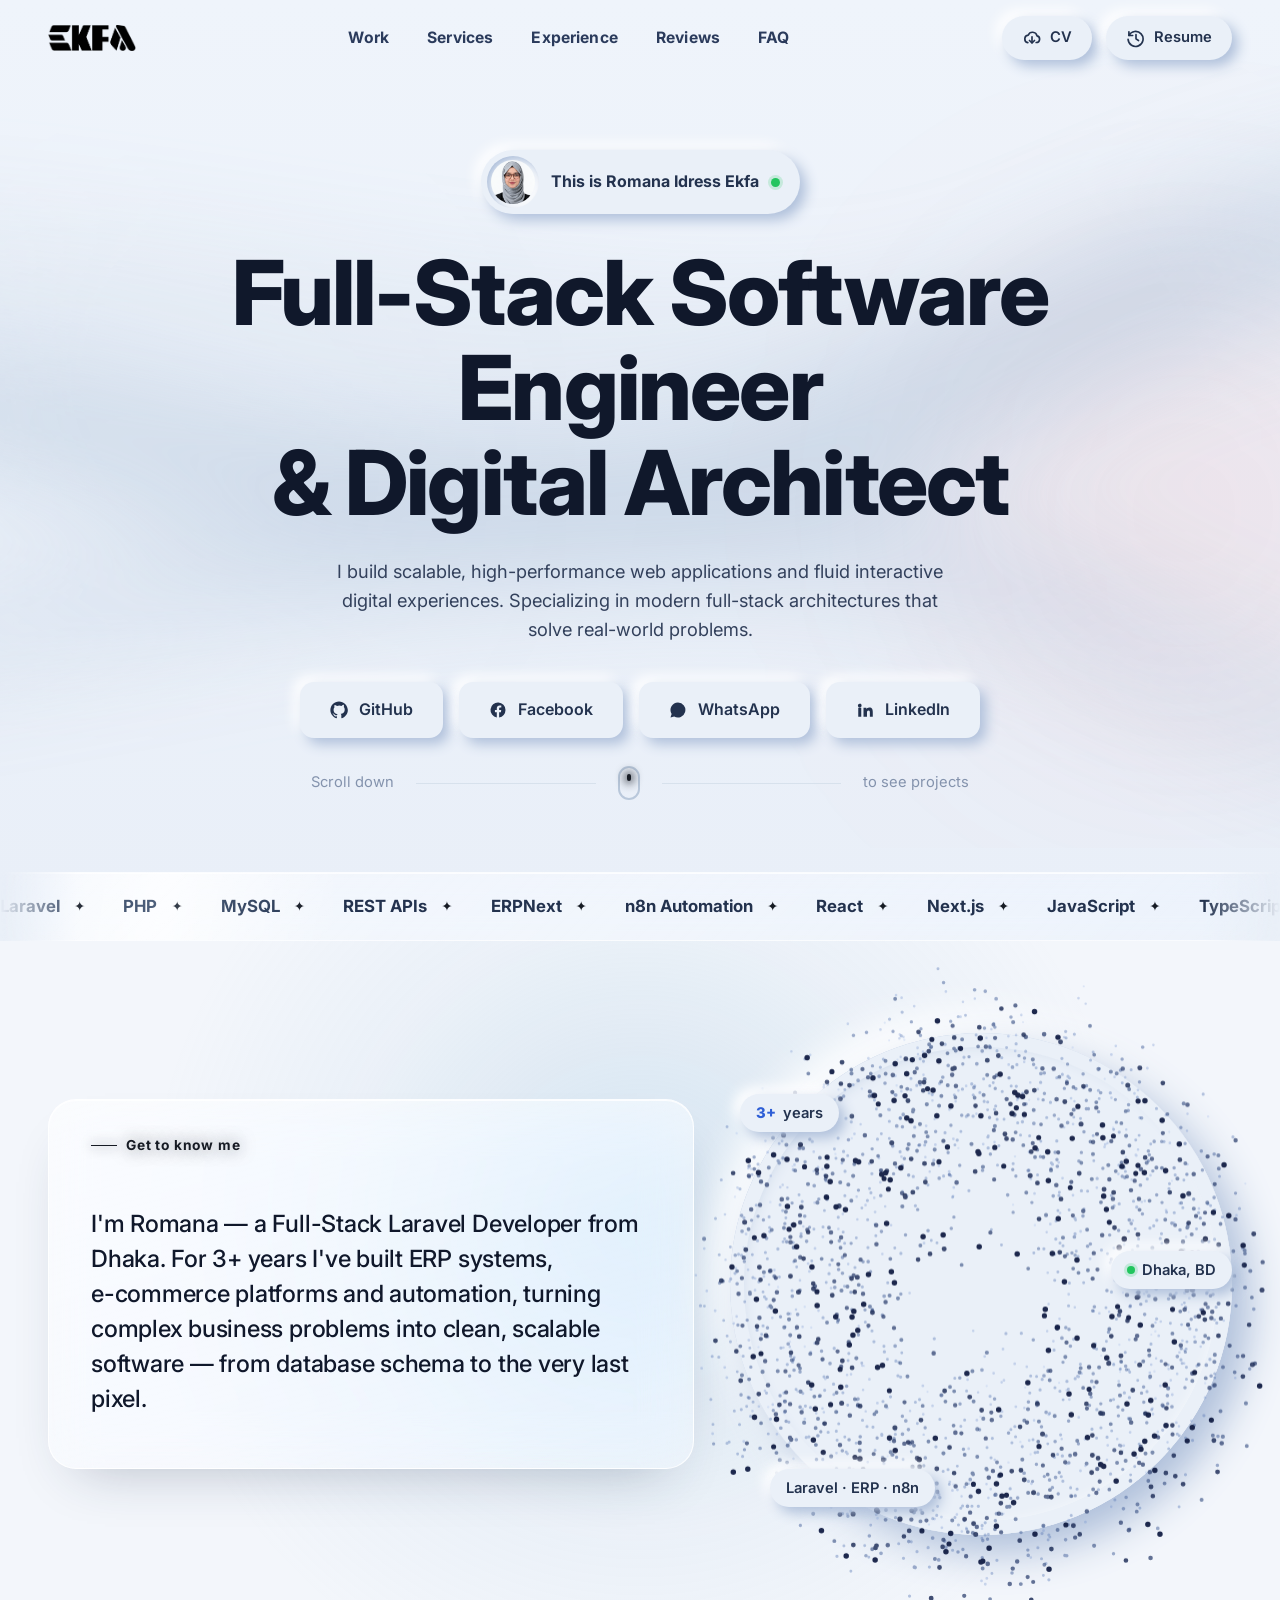
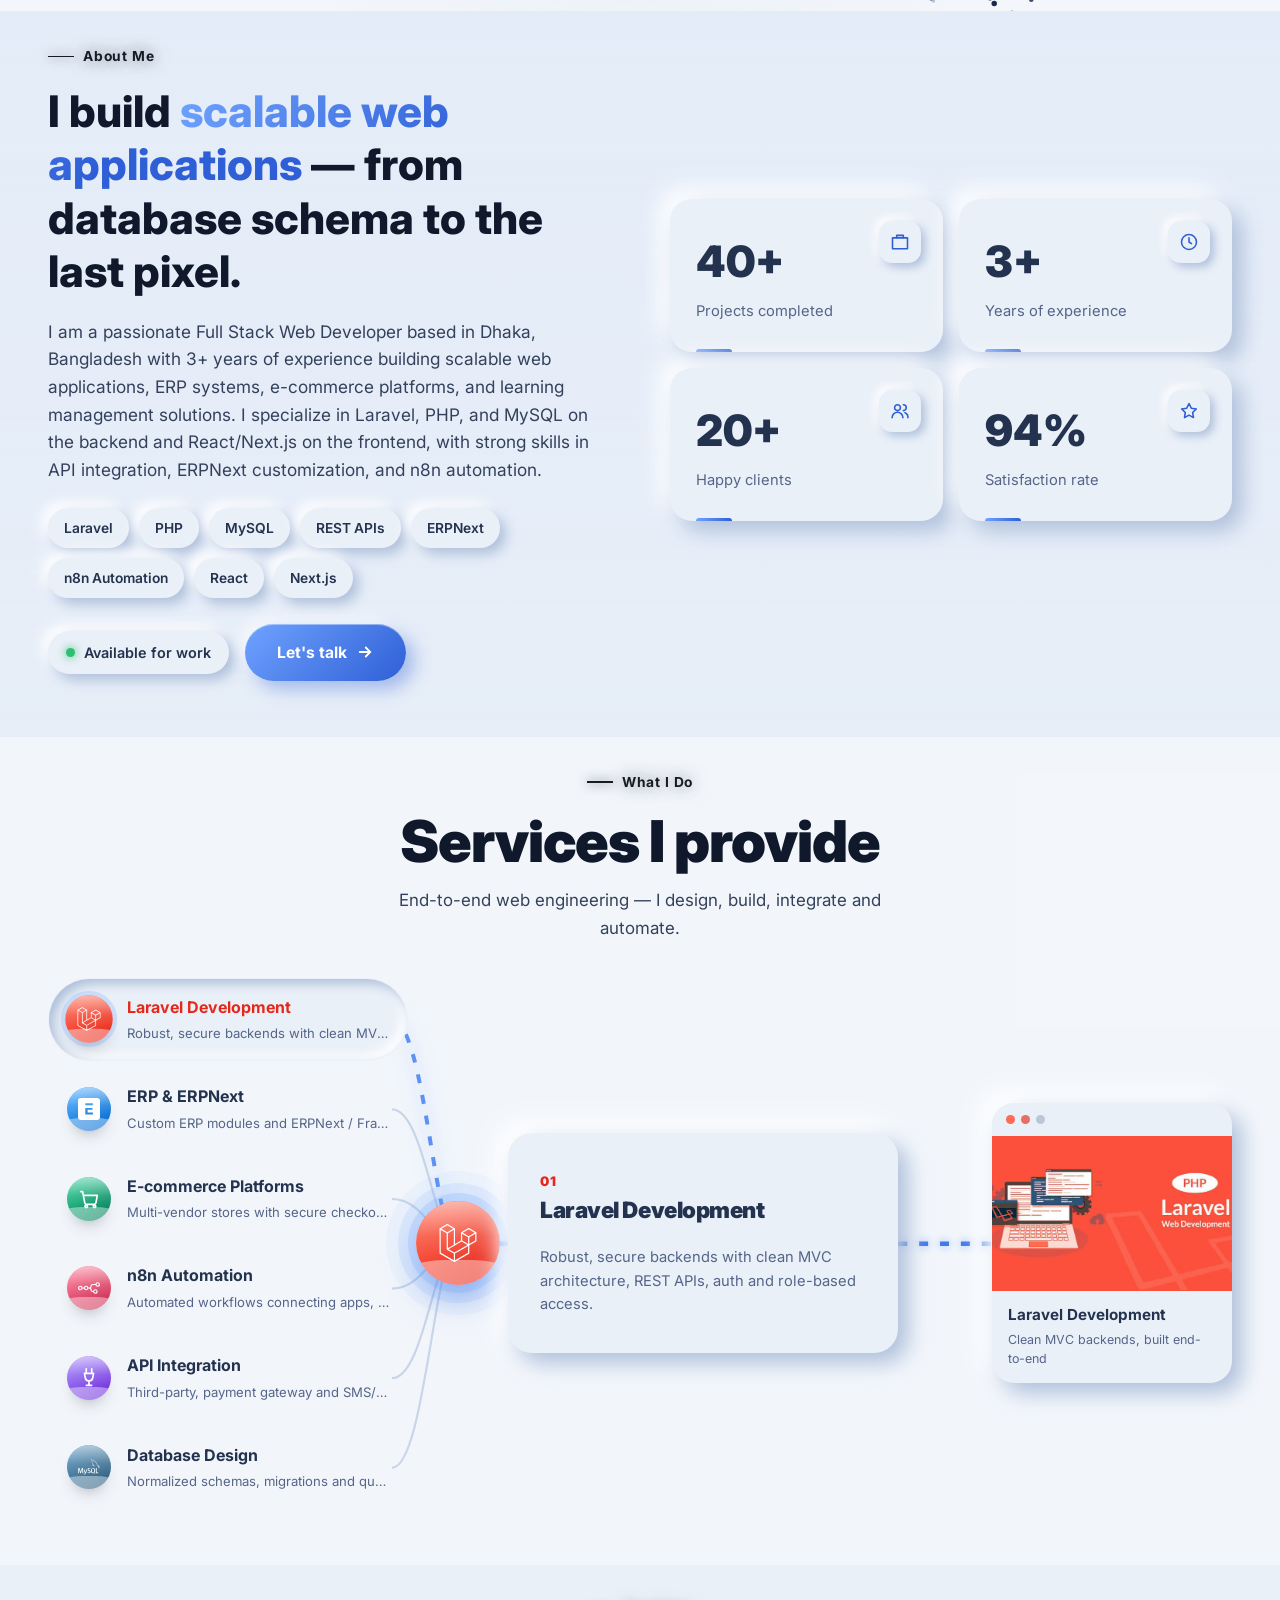
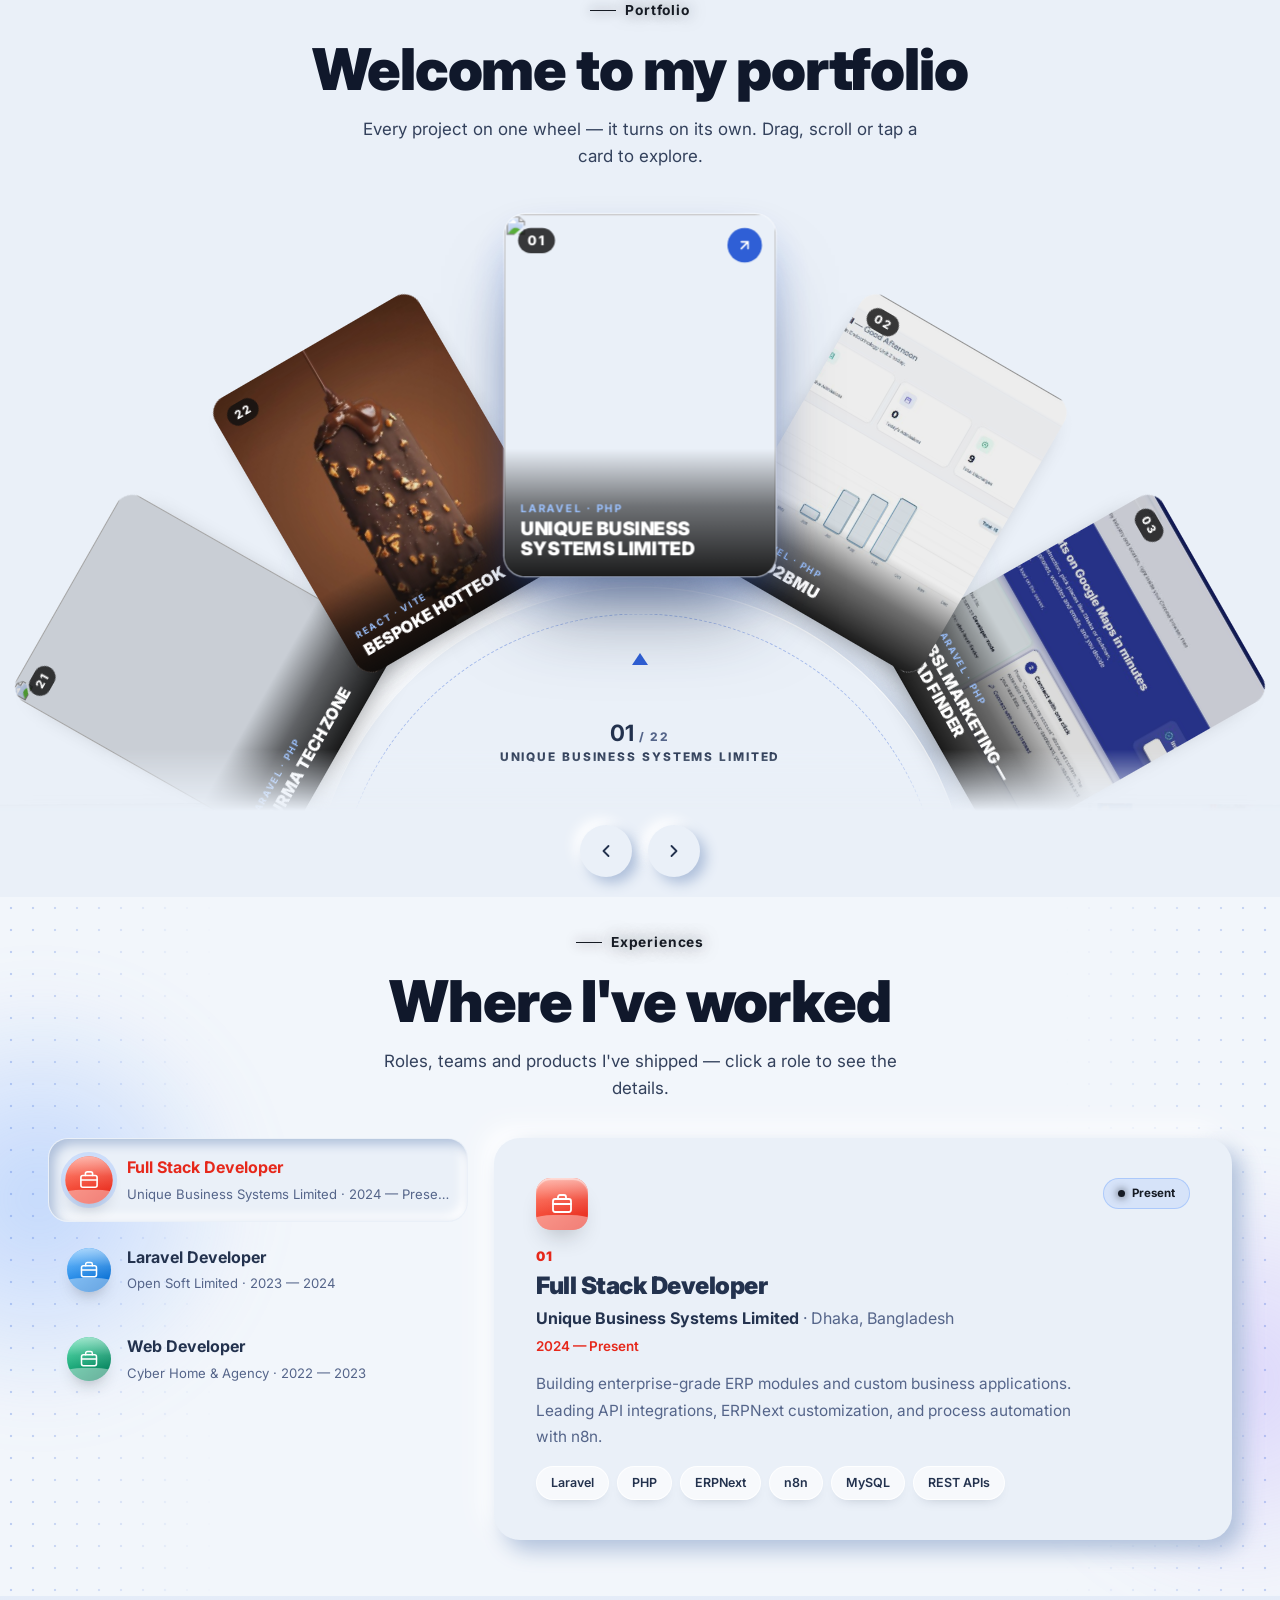
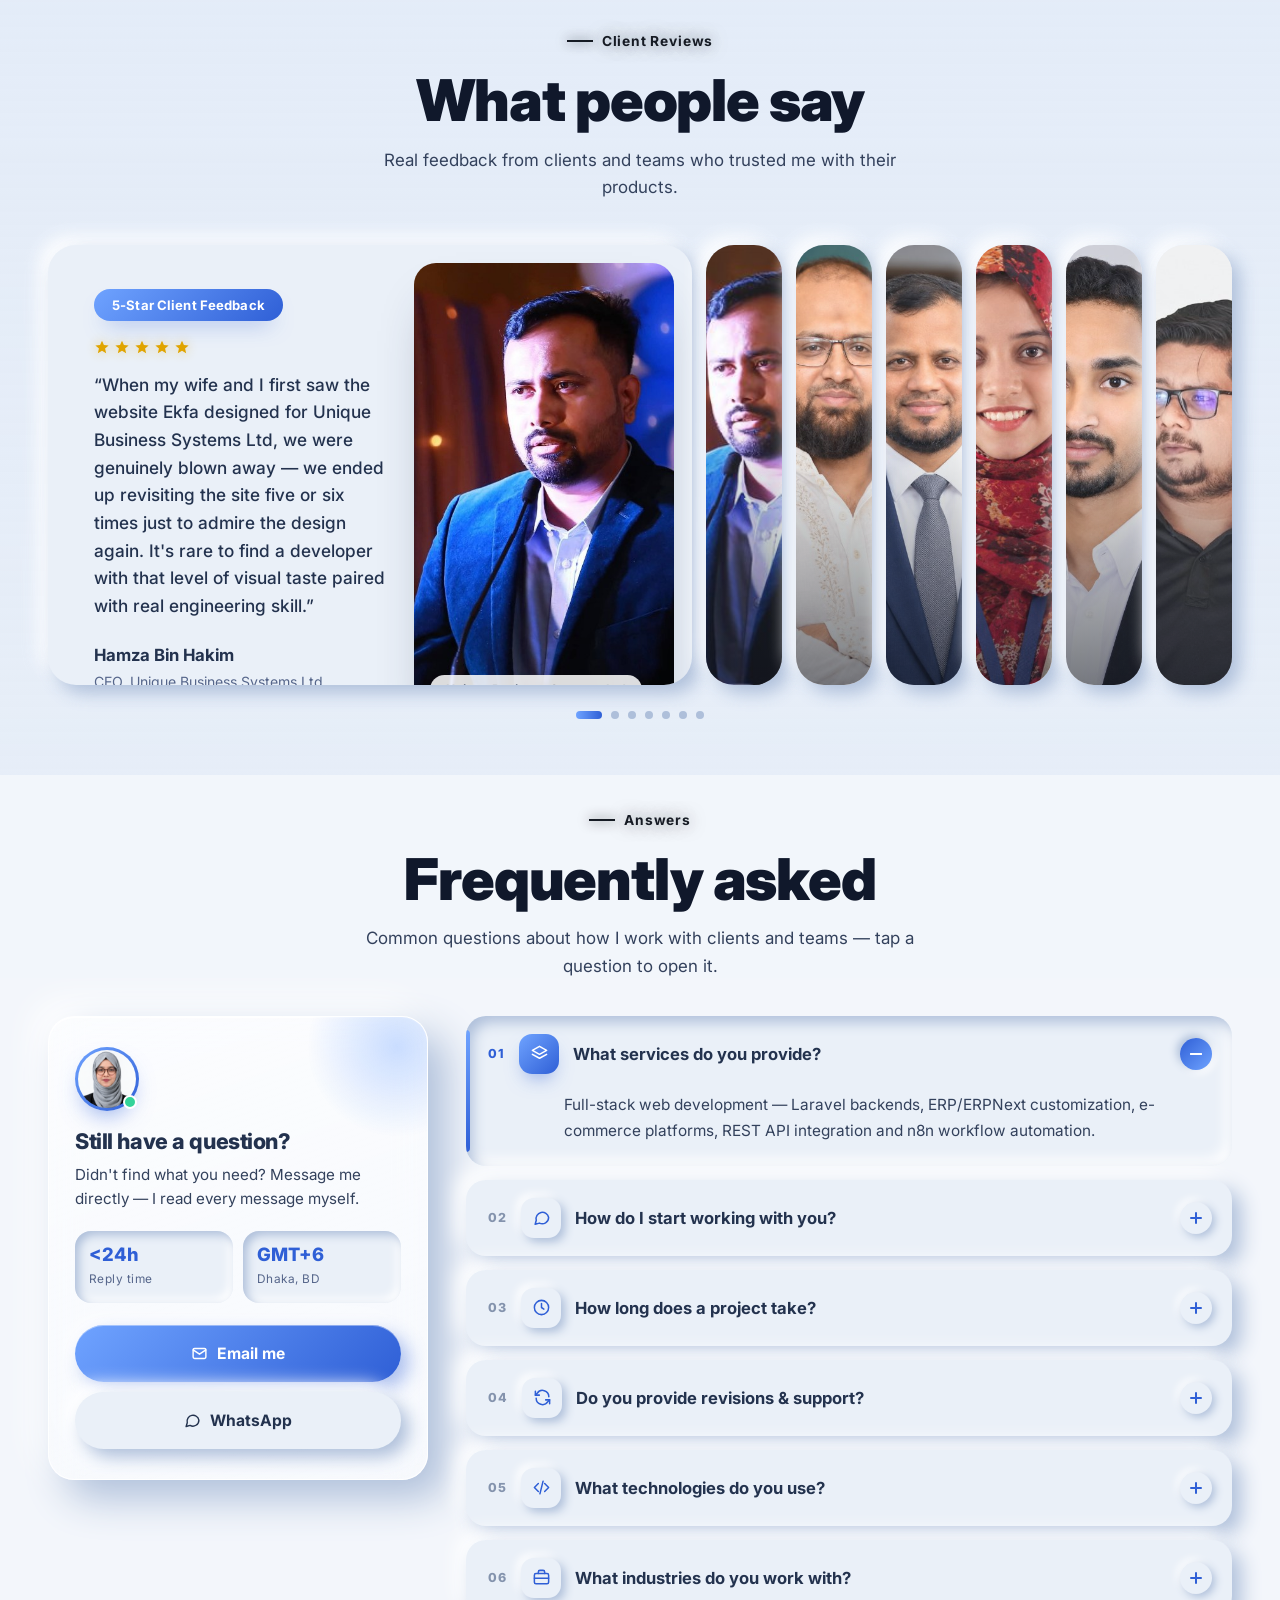
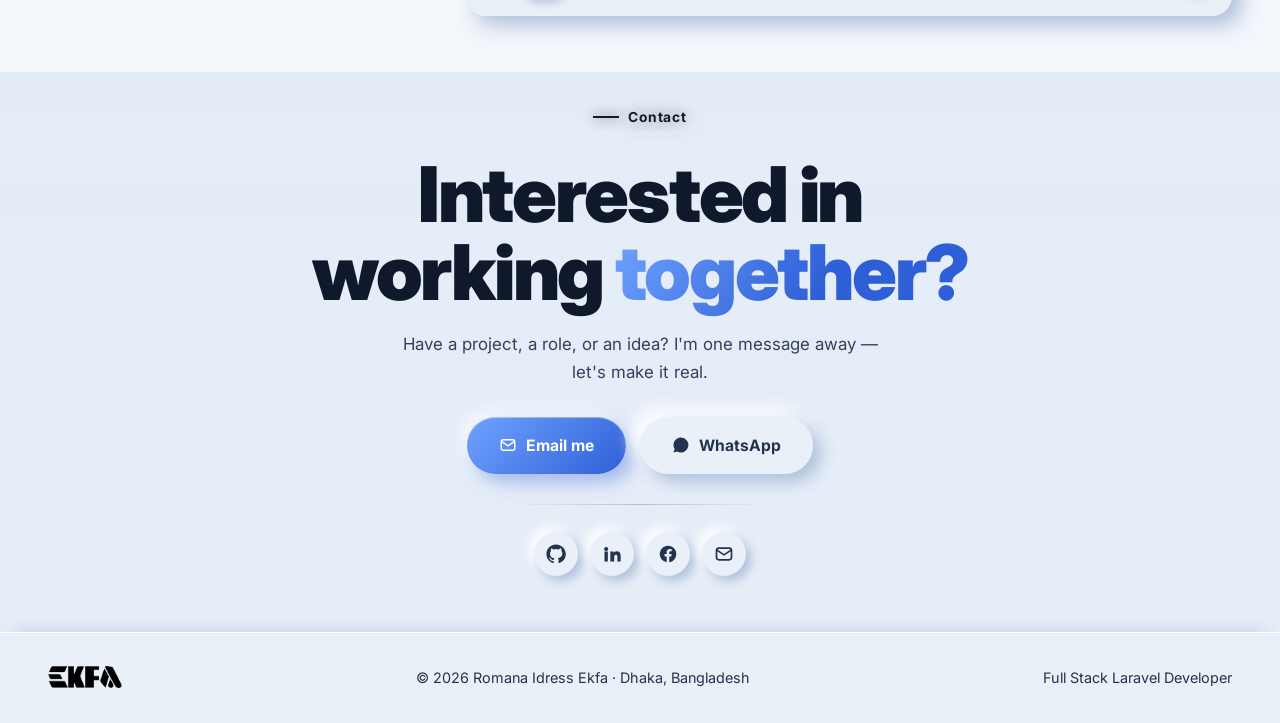
==== commit 11916357: "Add DebtRunway and BanglaFounder projects Co-Authored-By: Claude Opus 5.5 <noreply@anthropic.com>" ====
--- a/index.html
+++ b/index.html
@@ -336,6 +336,6 @@
   <script src="https://cdnjs.cloudflare.com/ajax/libs/gsap/3.12.5/gsap.min.js"></script>
   <script src="https://cdnjs.cloudflare.com/ajax/libs/gsap/3.12.5/ScrollTrigger.min.js"></script>
   <script src="/data.js?v=29"></script>
-  <script src="/app.js?v=167"></script>
+  <script src="/app.js?v=168"></script>
 </body>
 </html>
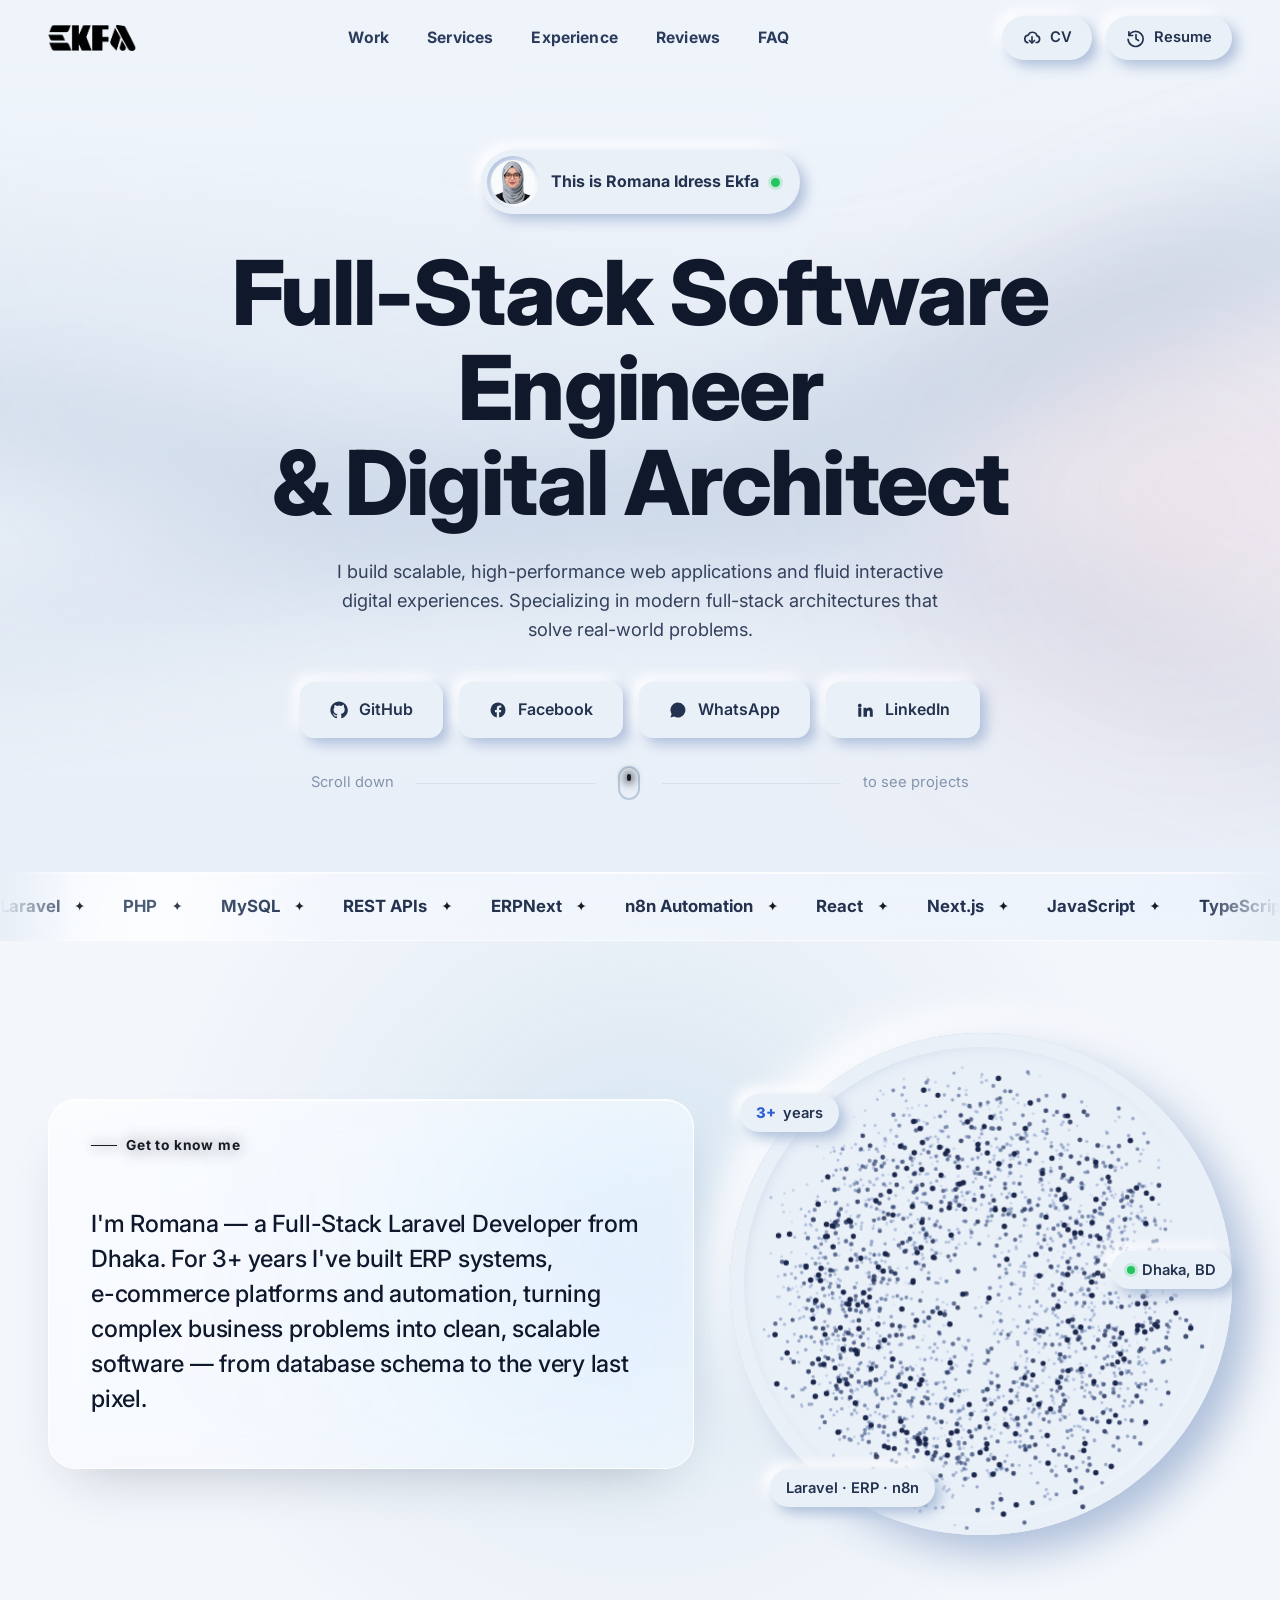
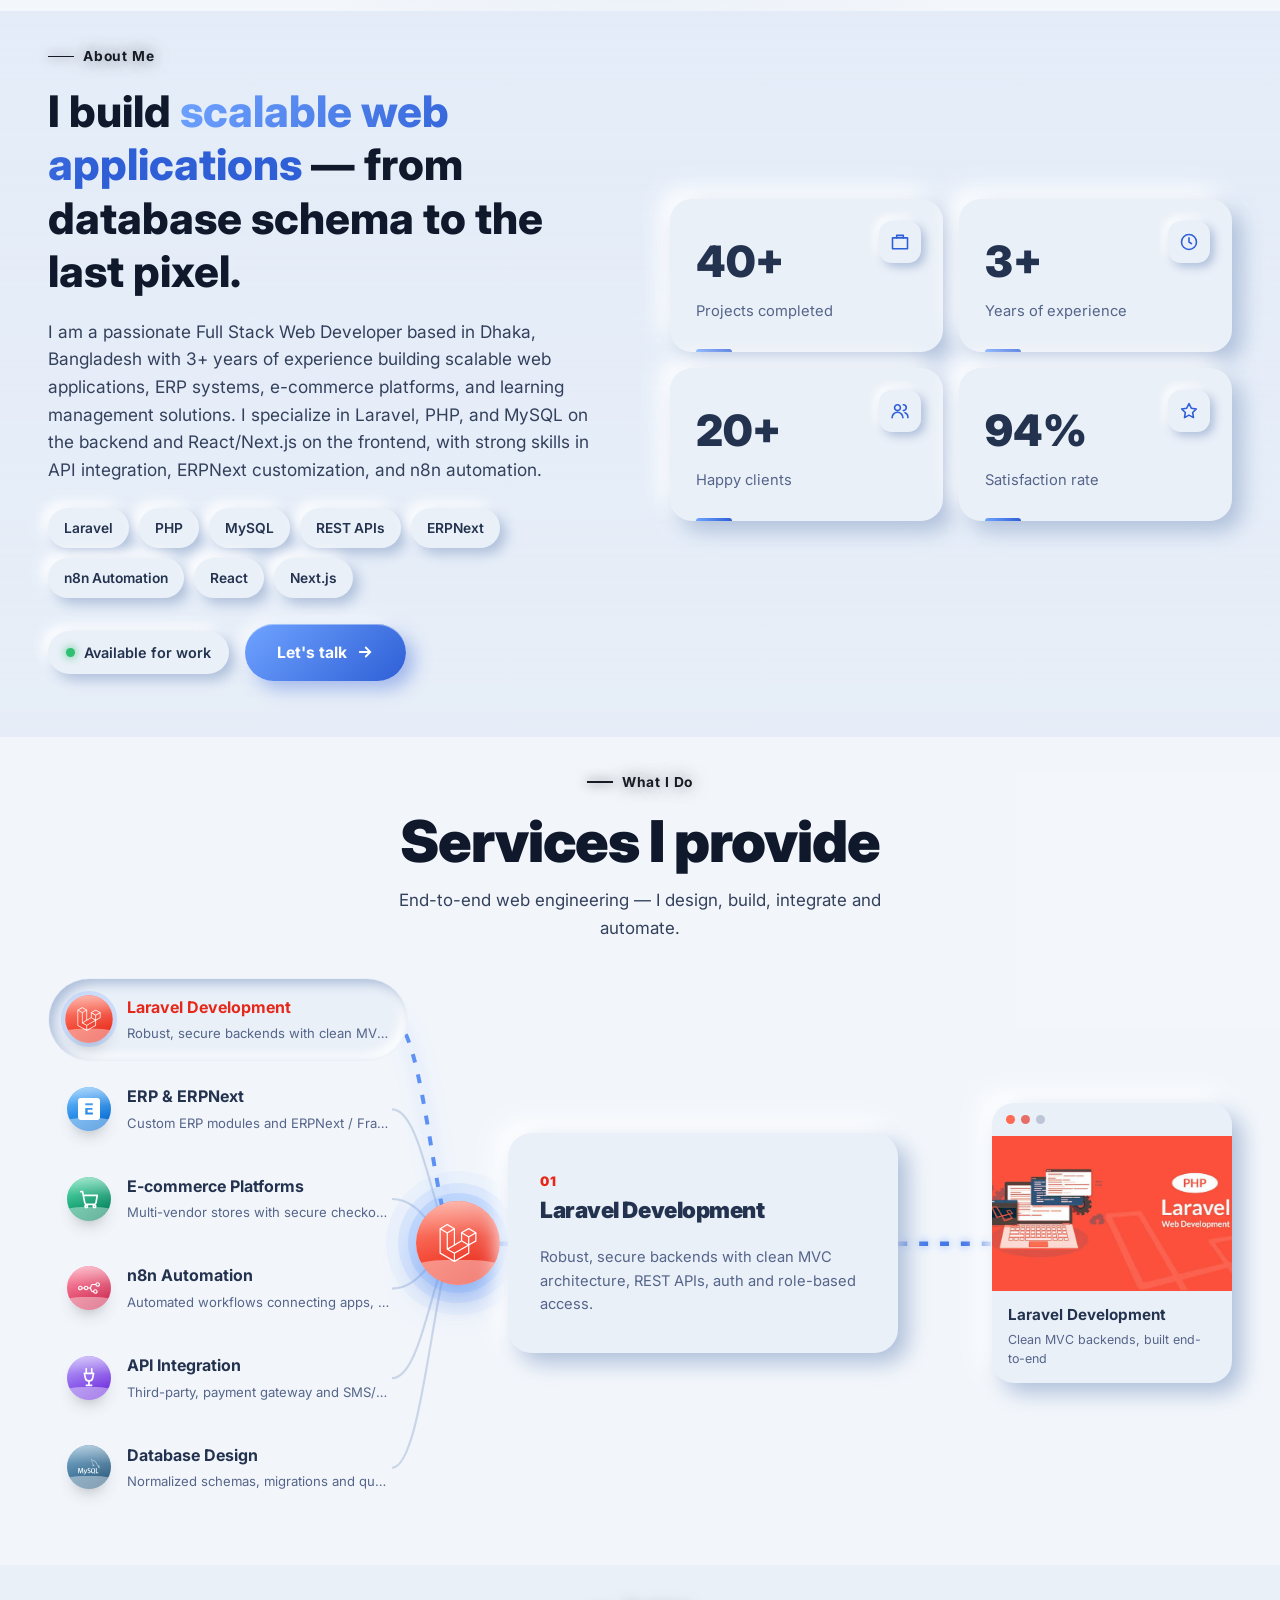
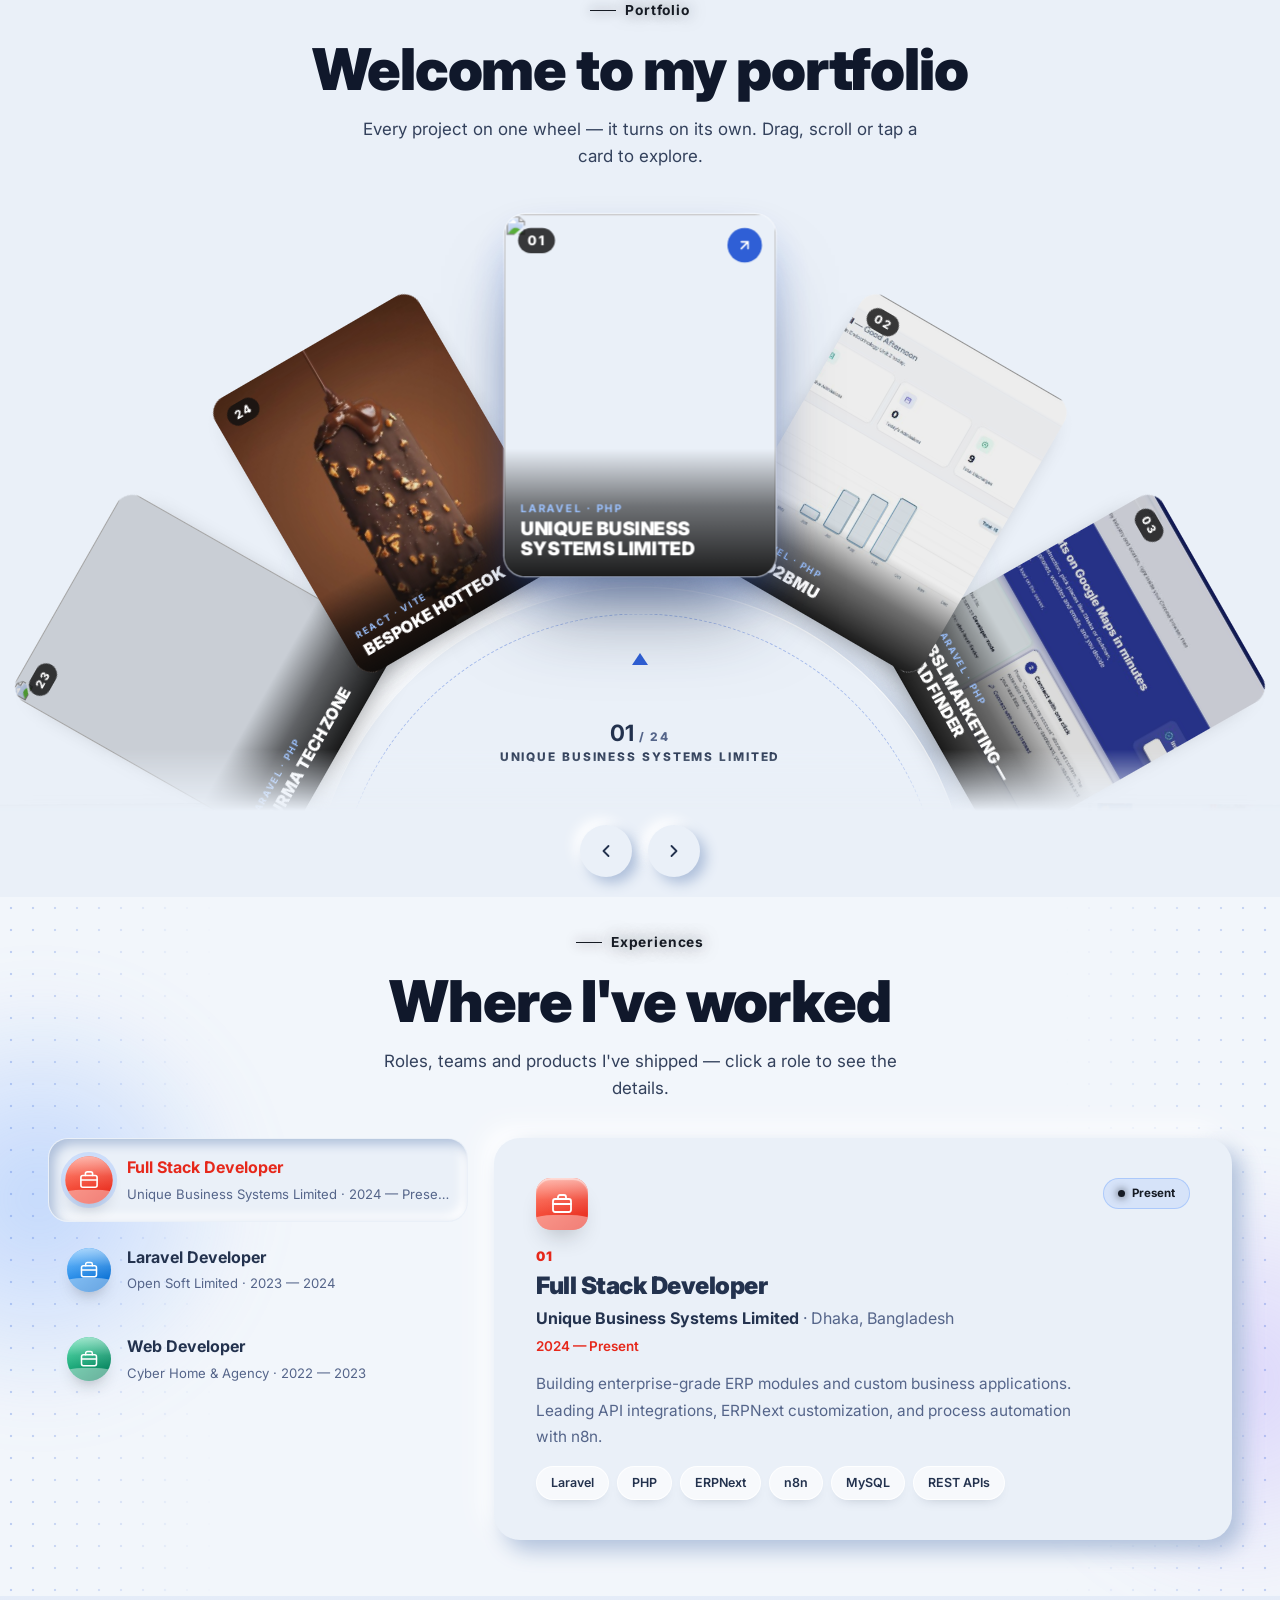
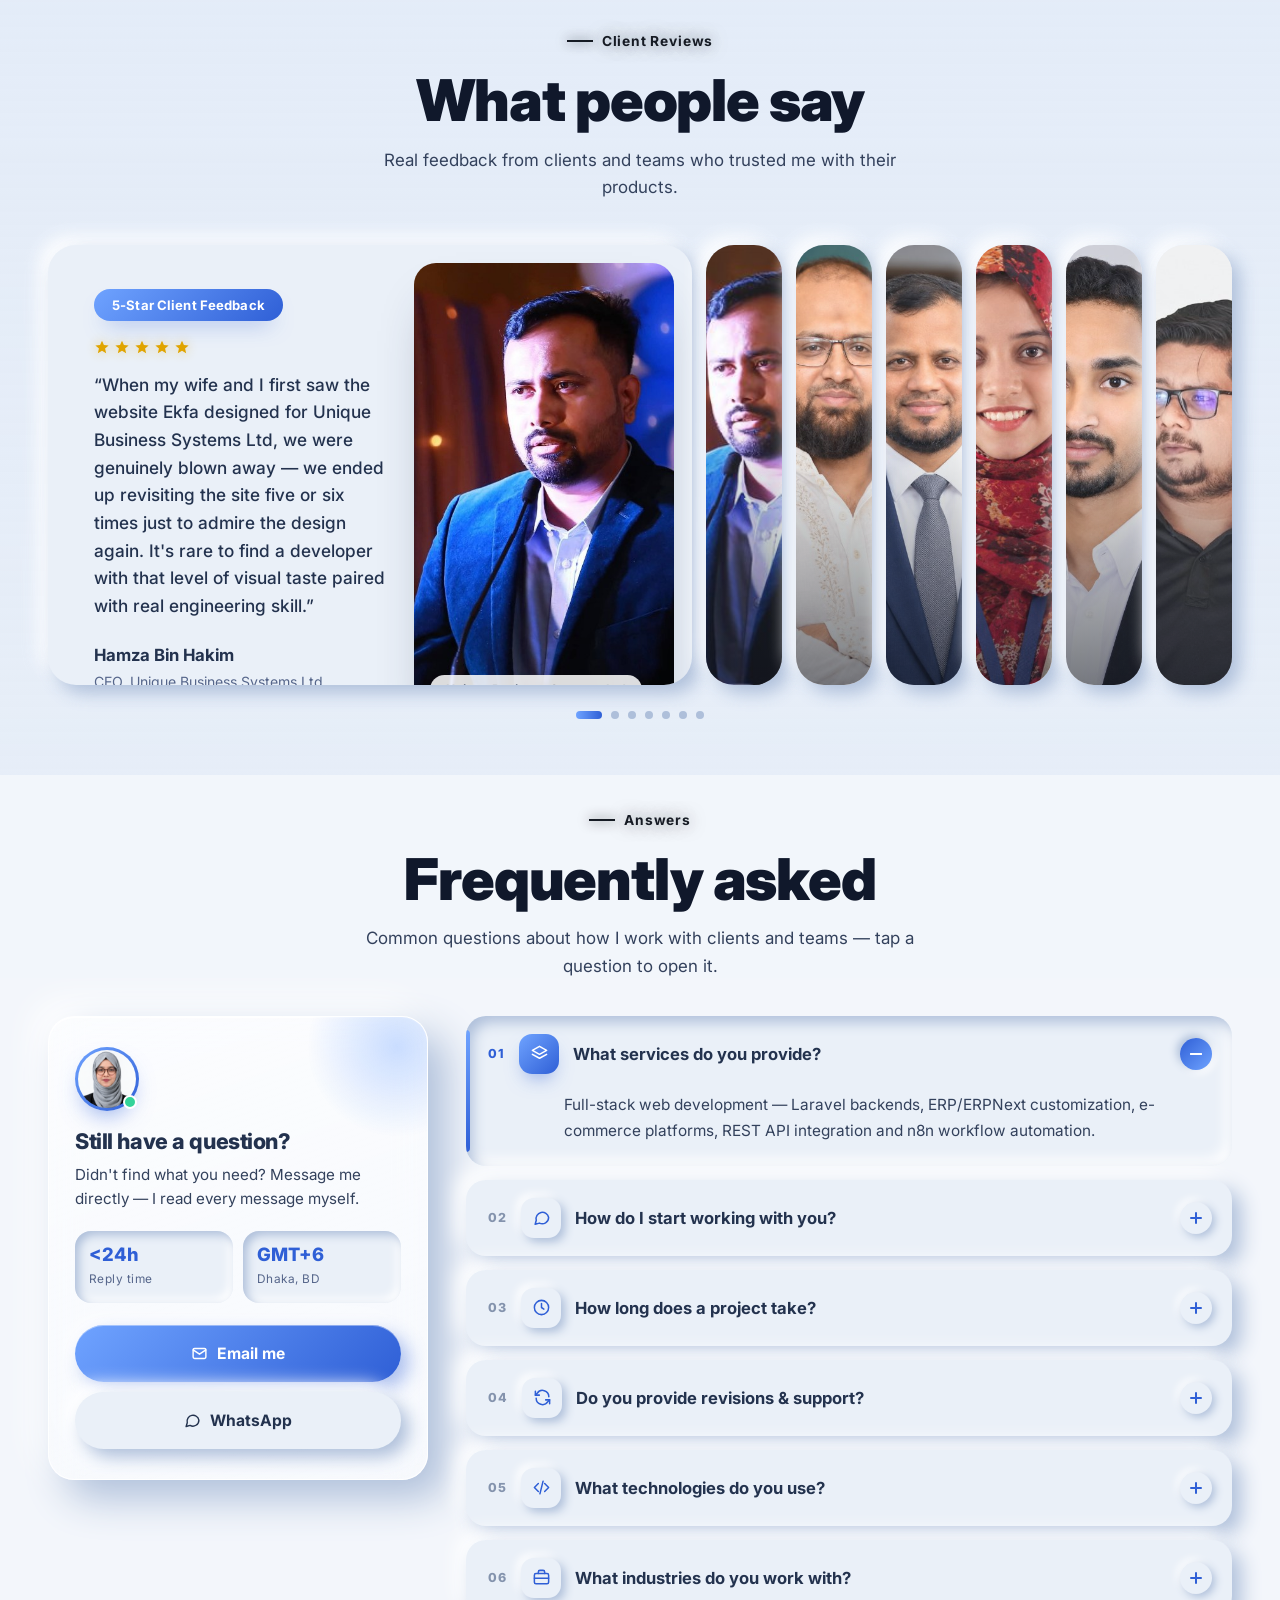
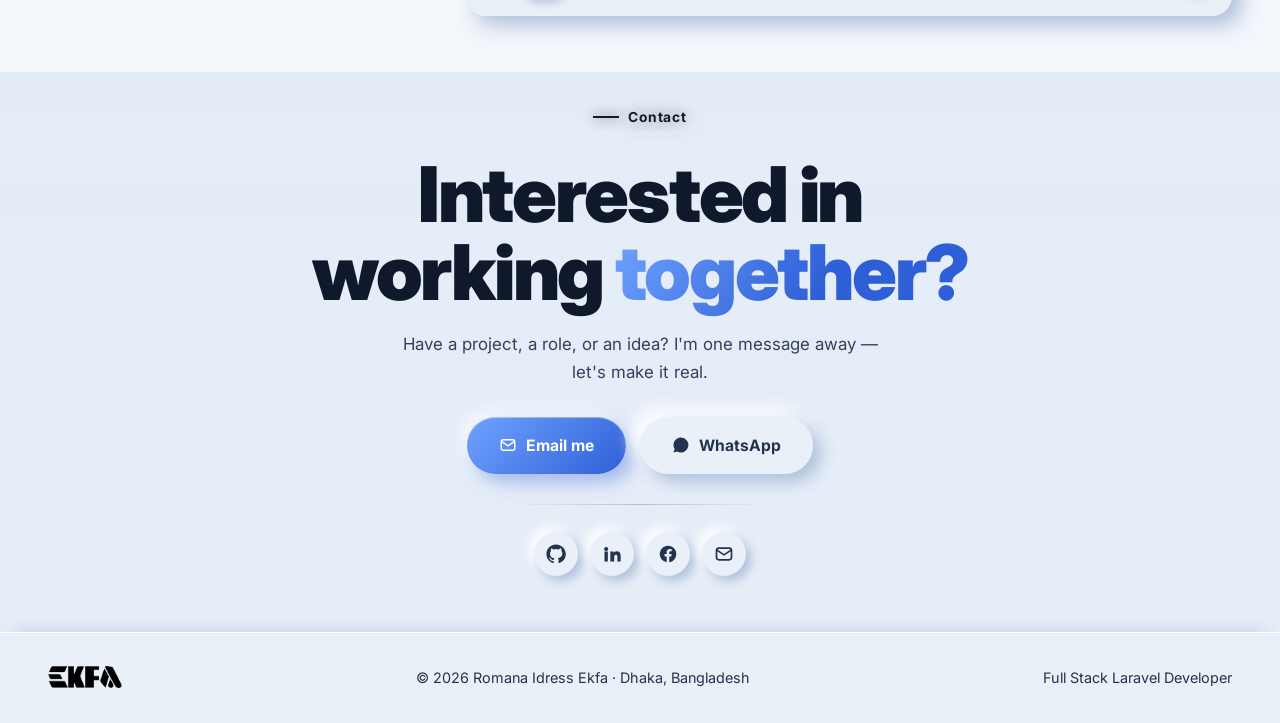
==== commit 60282bf6: "Add Apparel Soft Track and Bulb Buster projects; keep portrait dot cloud inside the disc Co-Authored" ====
--- a/index.html
+++ b/index.html
@@ -25,7 +25,7 @@
     <link href="https://api.fontshare.com/v2/css?f[]=satoshi@400,500,700,900&display=swap" rel="stylesheet" />
     <link href="https://fonts.googleapis.com/css2?family=Inter:wght@400;500;600;700&display=swap" rel="stylesheet" />
   </noscript>
-  <link rel="stylesheet" href="/styles.css?v=172" />
+  <link rel="stylesheet" href="/styles.css?v=173" />
 </head>
 <body>
   <!-- PRELOADER -->
@@ -336,6 +336,6 @@
   <script src="https://cdnjs.cloudflare.com/ajax/libs/gsap/3.12.5/gsap.min.js"></script>
   <script src="https://cdnjs.cloudflare.com/ajax/libs/gsap/3.12.5/ScrollTrigger.min.js"></script>
   <script src="/data.js?v=29"></script>
-  <script src="/app.js?v=168"></script>
+  <script src="/app.js?v=170"></script>
 </body>
 </html>
--- a/styles.css
+++ b/styles.css
@@ -1458,7 +1458,7 @@
 .sp-disc{position:relative;width:min(100%,580px);aspect-ratio:1;border-radius:50%;background:var(--neo);
   box-shadow:18px 18px 40px var(--neo-dark),-18px -18px 40px var(--neo-light),inset 0 0 0 14px var(--neo),inset 6px 6px 18px var(--neo-dark),inset -6px -6px 18px var(--neo-light);
   transition:transform .6s cubic-bezier(.2,.8,.2,1)}
-.particle-portrait{position:absolute;inset:-20%;width:140%;height:140%;pointer-events:none;z-index:1}
+.particle-portrait{position:absolute;inset:-6%;width:112%;height:112%;pointer-events:none;z-index:1}
 .sp-chip{position:absolute;z-index:2;display:inline-flex;align-items:center;gap:7px;padding:10px 16px;border-radius:999px;
   background:var(--neo);box-shadow:6px 6px 13px var(--neo-dark),-6px -6px 13px var(--neo-light);
   font:600 .92rem var(--display);color:var(--ink);white-space:nowrap;animation:spFloat 6s ease-in-out infinite;transition:translate .5s cubic-bezier(.2,.8,.2,1)}
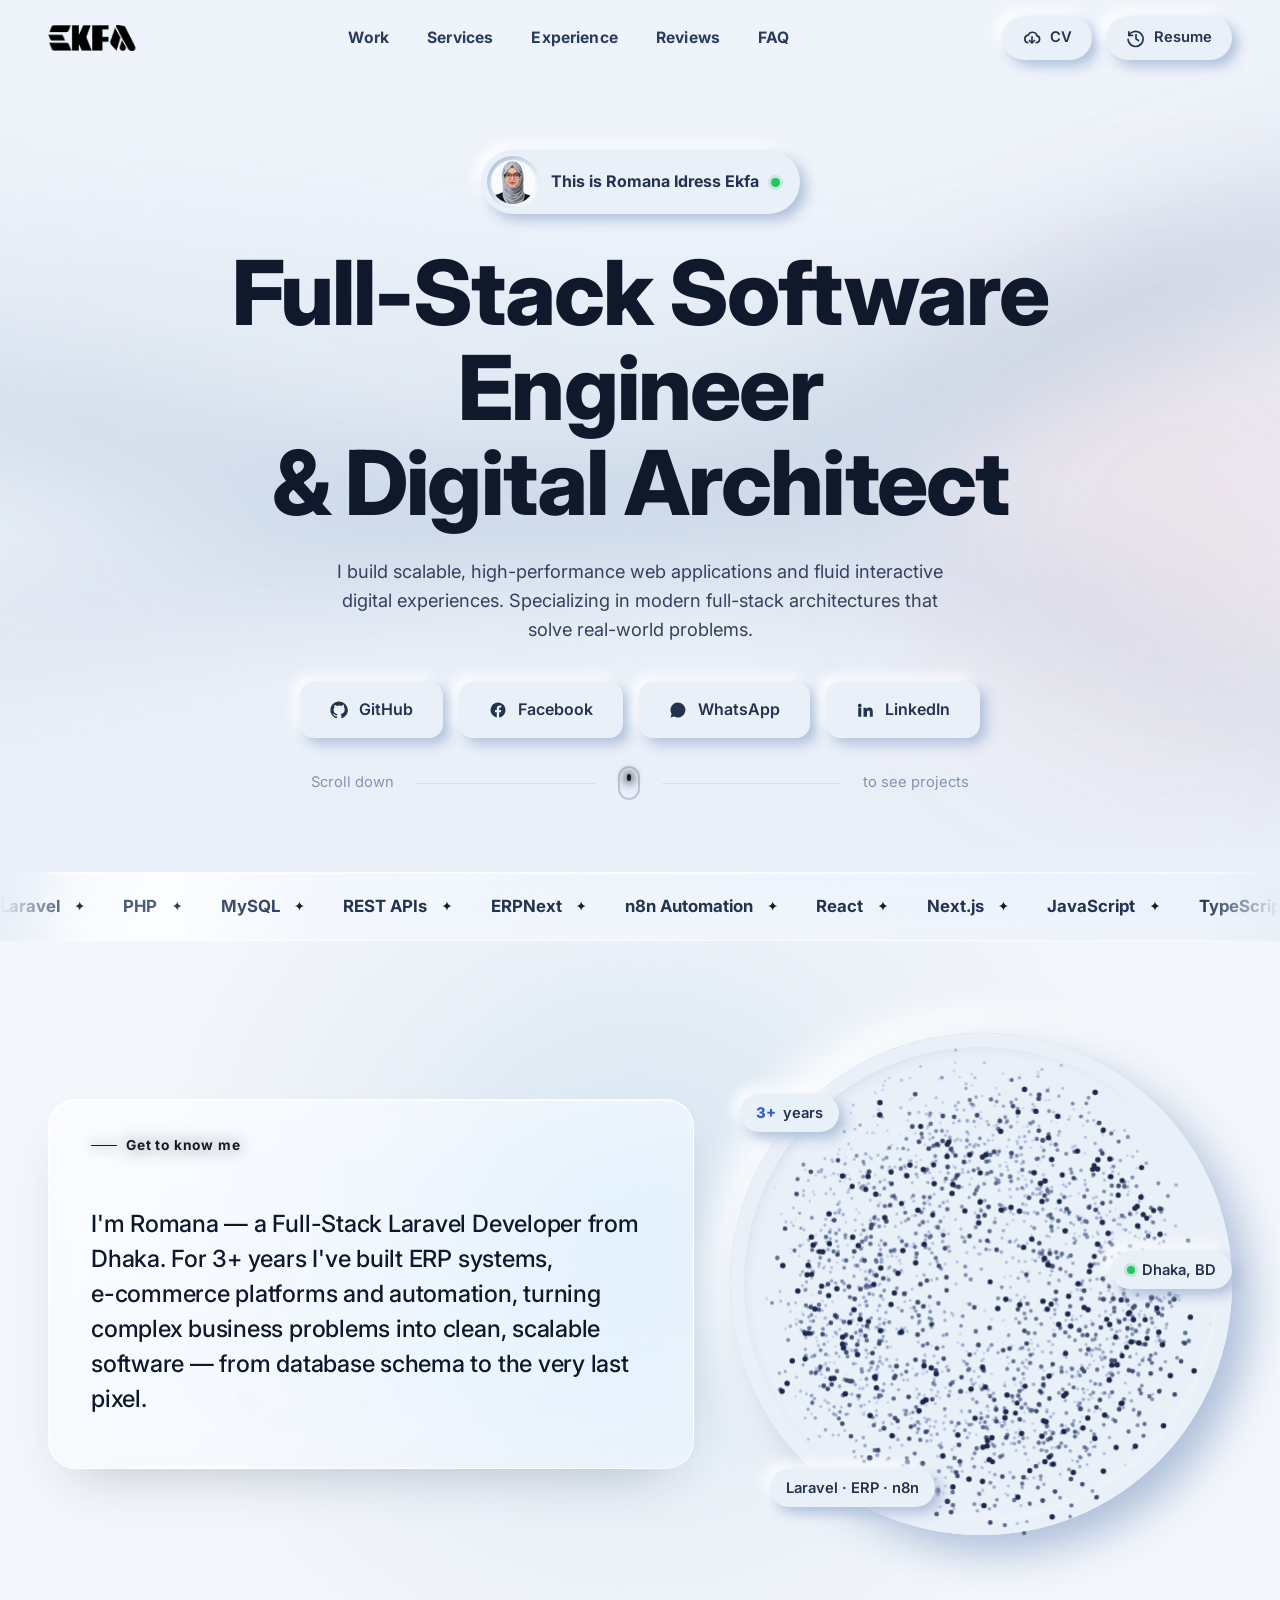
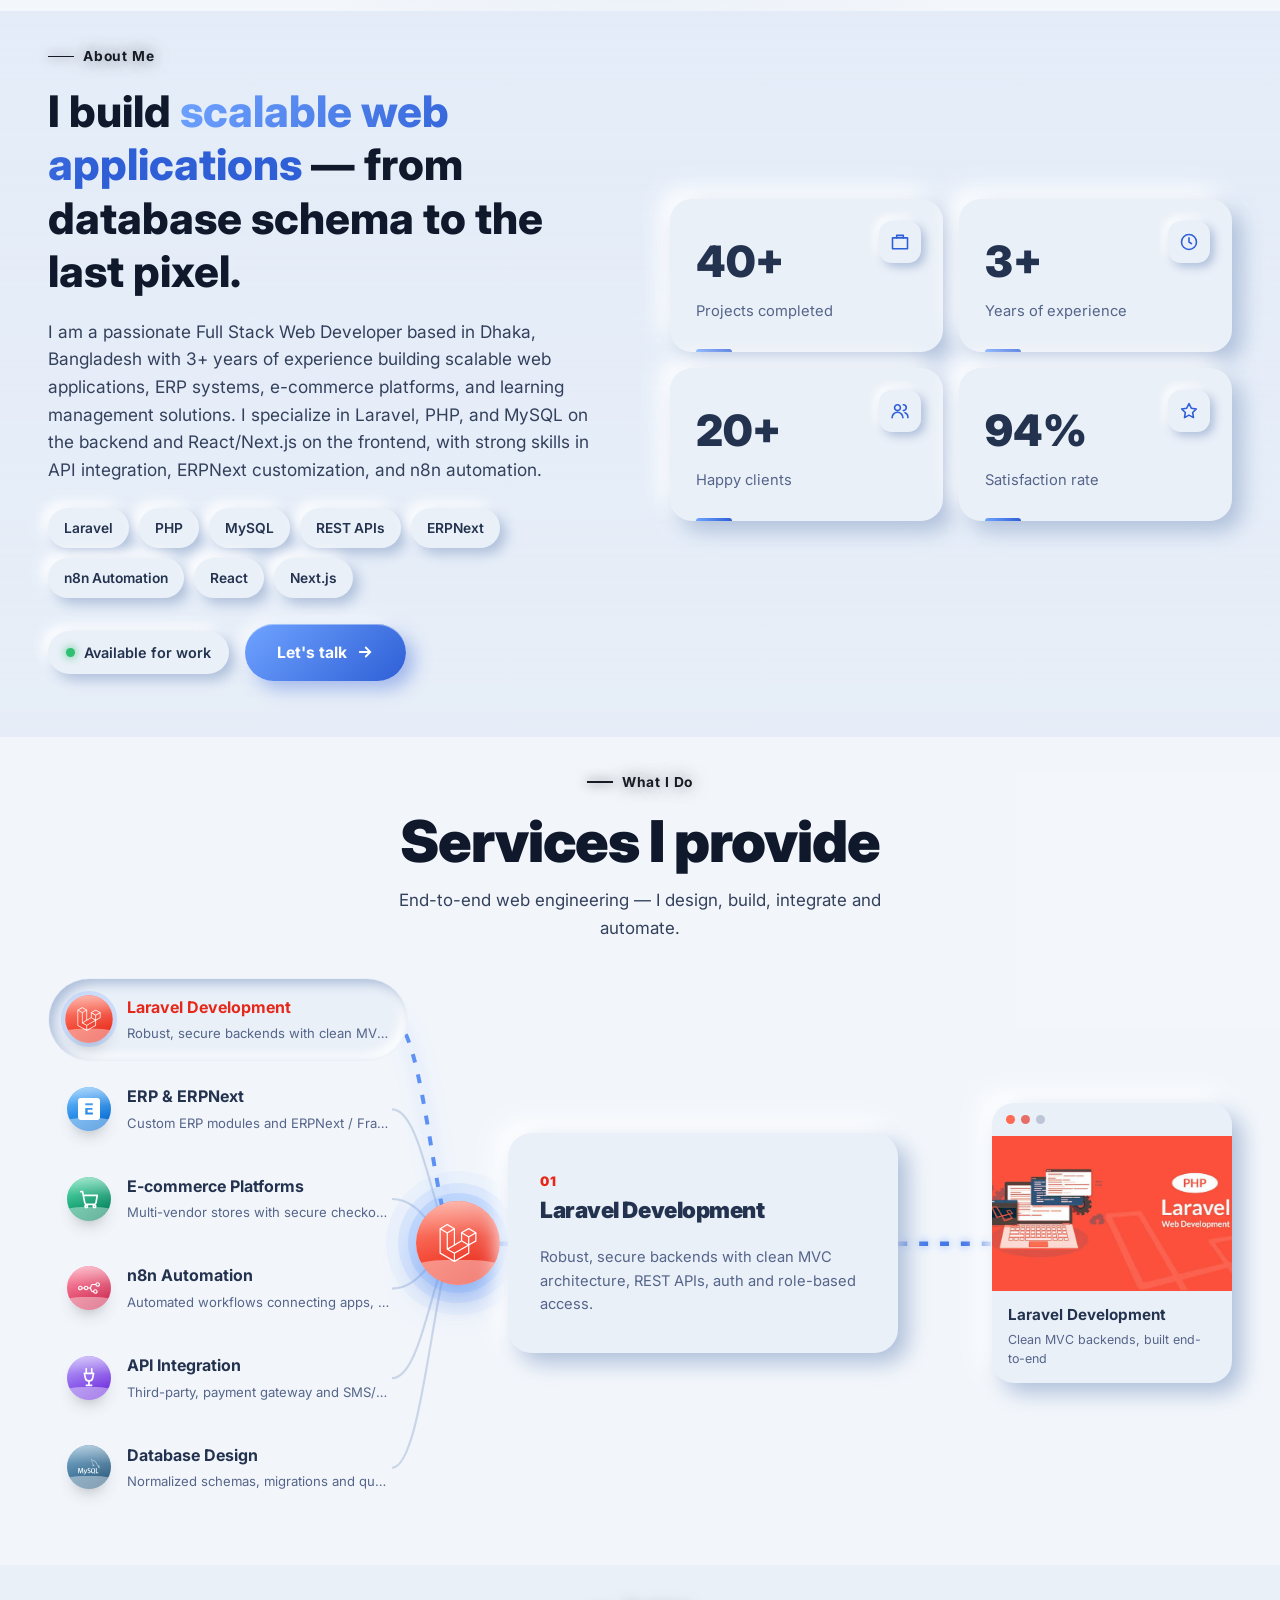
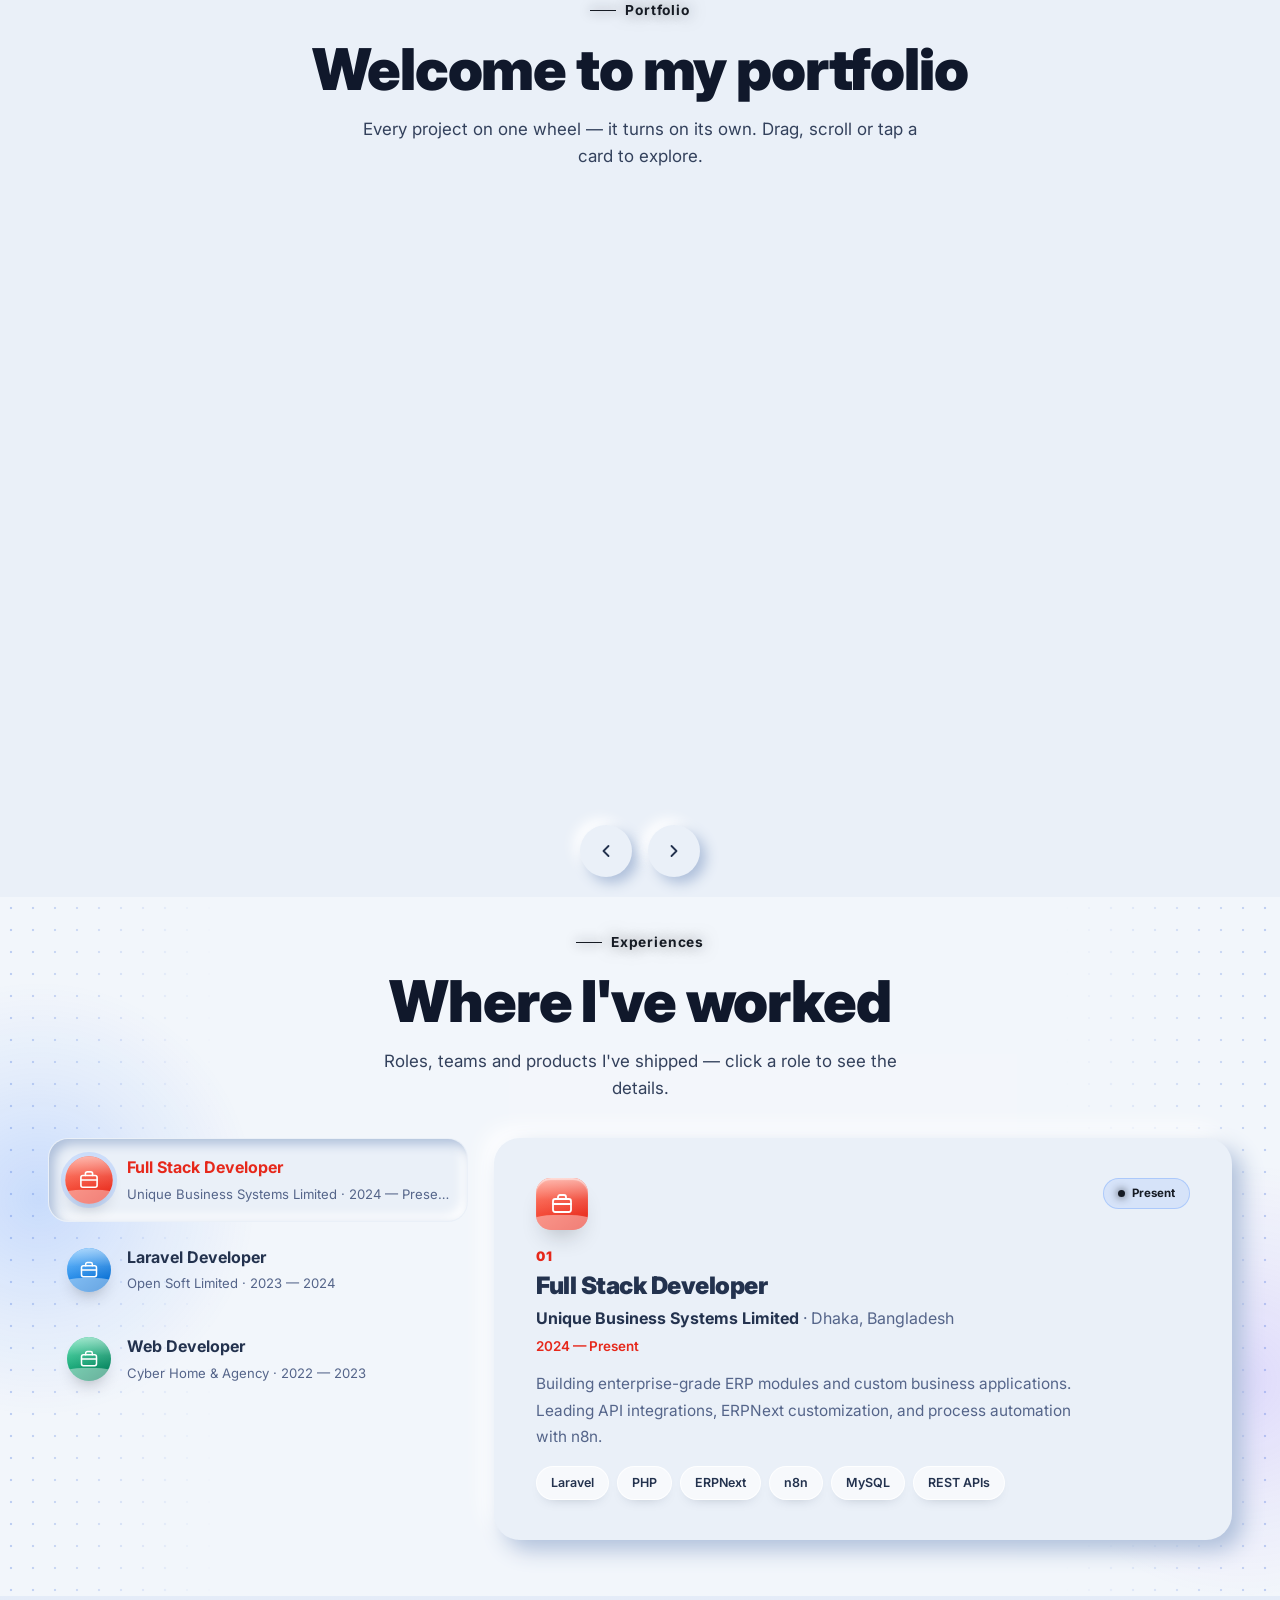
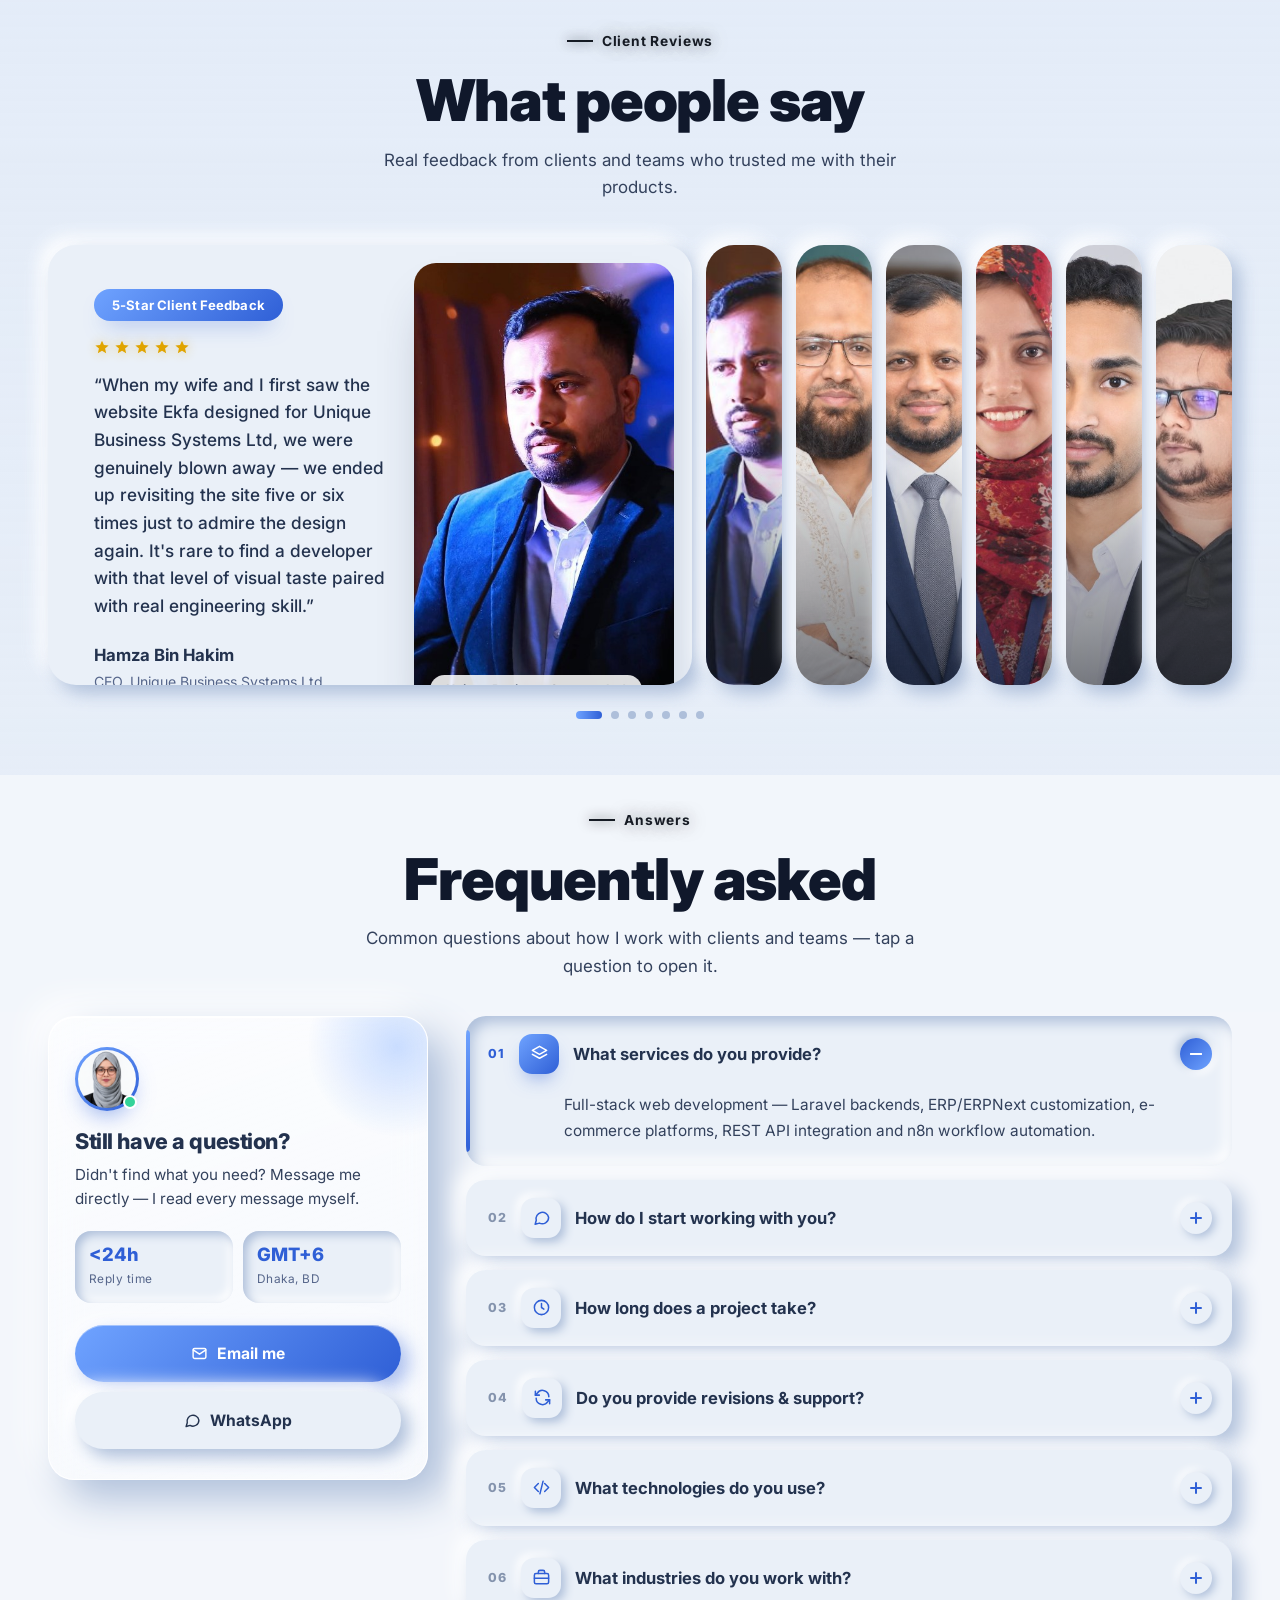
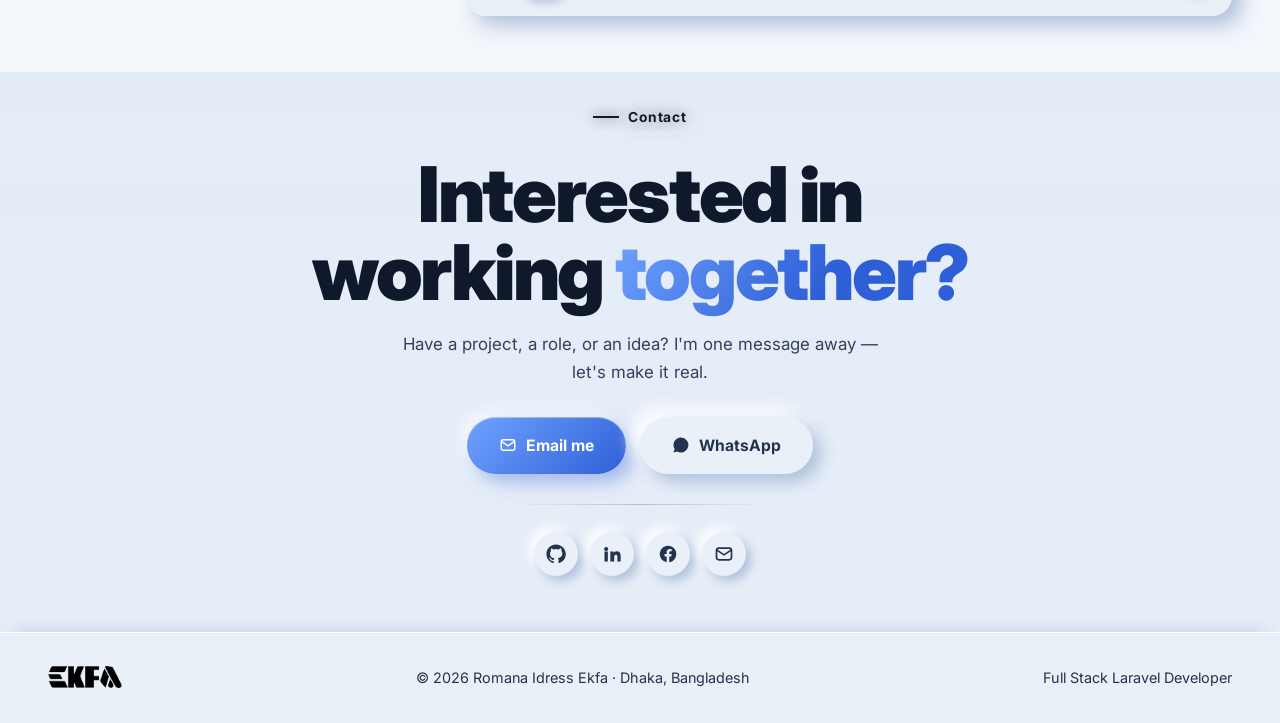
==== commit 7dd4e013: "Smooth mobile: calm motion mode, touch abir trail, cheaper per-frame rendering - Phones/touch: one f" ====
--- a/index.html
+++ b/index.html
@@ -25,7 +25,7 @@
     <link href="https://api.fontshare.com/v2/css?f[]=satoshi@400,500,700,900&display=swap" rel="stylesheet" />
     <link href="https://fonts.googleapis.com/css2?family=Inter:wght@400;500;600;700&display=swap" rel="stylesheet" />
   </noscript>
-  <link rel="stylesheet" href="/styles.css?v=173" />
+  <link rel="stylesheet" href="/styles.css?v=176" />
 </head>
 <body>
   <!-- PRELOADER -->
@@ -336,6 +336,6 @@
   <script src="https://cdnjs.cloudflare.com/ajax/libs/gsap/3.12.5/gsap.min.js"></script>
   <script src="https://cdnjs.cloudflare.com/ajax/libs/gsap/3.12.5/ScrollTrigger.min.js"></script>
   <script src="/data.js?v=29"></script>
-  <script src="/app.js?v=170"></script>
+  <script src="/app.js?v=174"></script>
 </body>
 </html>
--- a/styles.css
+++ b/styles.css
@@ -1854,3 +1854,20 @@
 .sp-disc{width:min(100%,520px)}
 @media(max-width:1100px) and (min-width:861px){.sp-disc{width:min(100%,420px)}}
 @media(max-width:860px){.story-portrait{padding:20px 0 8px}.sp-disc{width:min(86vw,380px)}}
+/* perf: drift the experience dot grid with a composited transform (no per-frame repaint),
+   and soften the side glows with the gradient itself instead of a live blur filter */
+#experience::after{inset:auto 0 0 0;top:0;height:calc(100% + 220px);animation:xpDotsT 18s linear infinite;will-change:transform}
+@keyframes xpDotsT{to{transform:translateY(-220px)}}
+.xp-glow{filter:none}
+.xp-glow.l{background:radial-gradient(closest-side,rgba(111,163,255,.32),rgba(111,163,255,.12) 55%,transparent)}
+.xp-glow.r{background:radial-gradient(closest-side,rgba(167,139,250,.26),rgba(167,139,250,.1) 55%,transparent)}
+@media(prefers-reduced-motion:reduce){#experience::after{animation:none}}
+
+/* ---------- phones / touch: calm mode — no decorative loops, no live glass blur ---------- */
+@media (max-width:760px), (pointer:coarse){
+  .snow,.xp-glow{display:none!important}
+  #experience::after{display:none!important}
+  .sp-chip,.fq-live,.about-badge .d,.hero-glow,.svc-swipe b,.btn-blue,.btn-out,.navpill,.about-badge{animation:none!important}
+  *,*::before,*::after{-webkit-backdrop-filter:none!important;backdrop-filter:none!important}
+  .story-copy,.fq-side{background:rgba(246,249,253,.96)!important}
+}
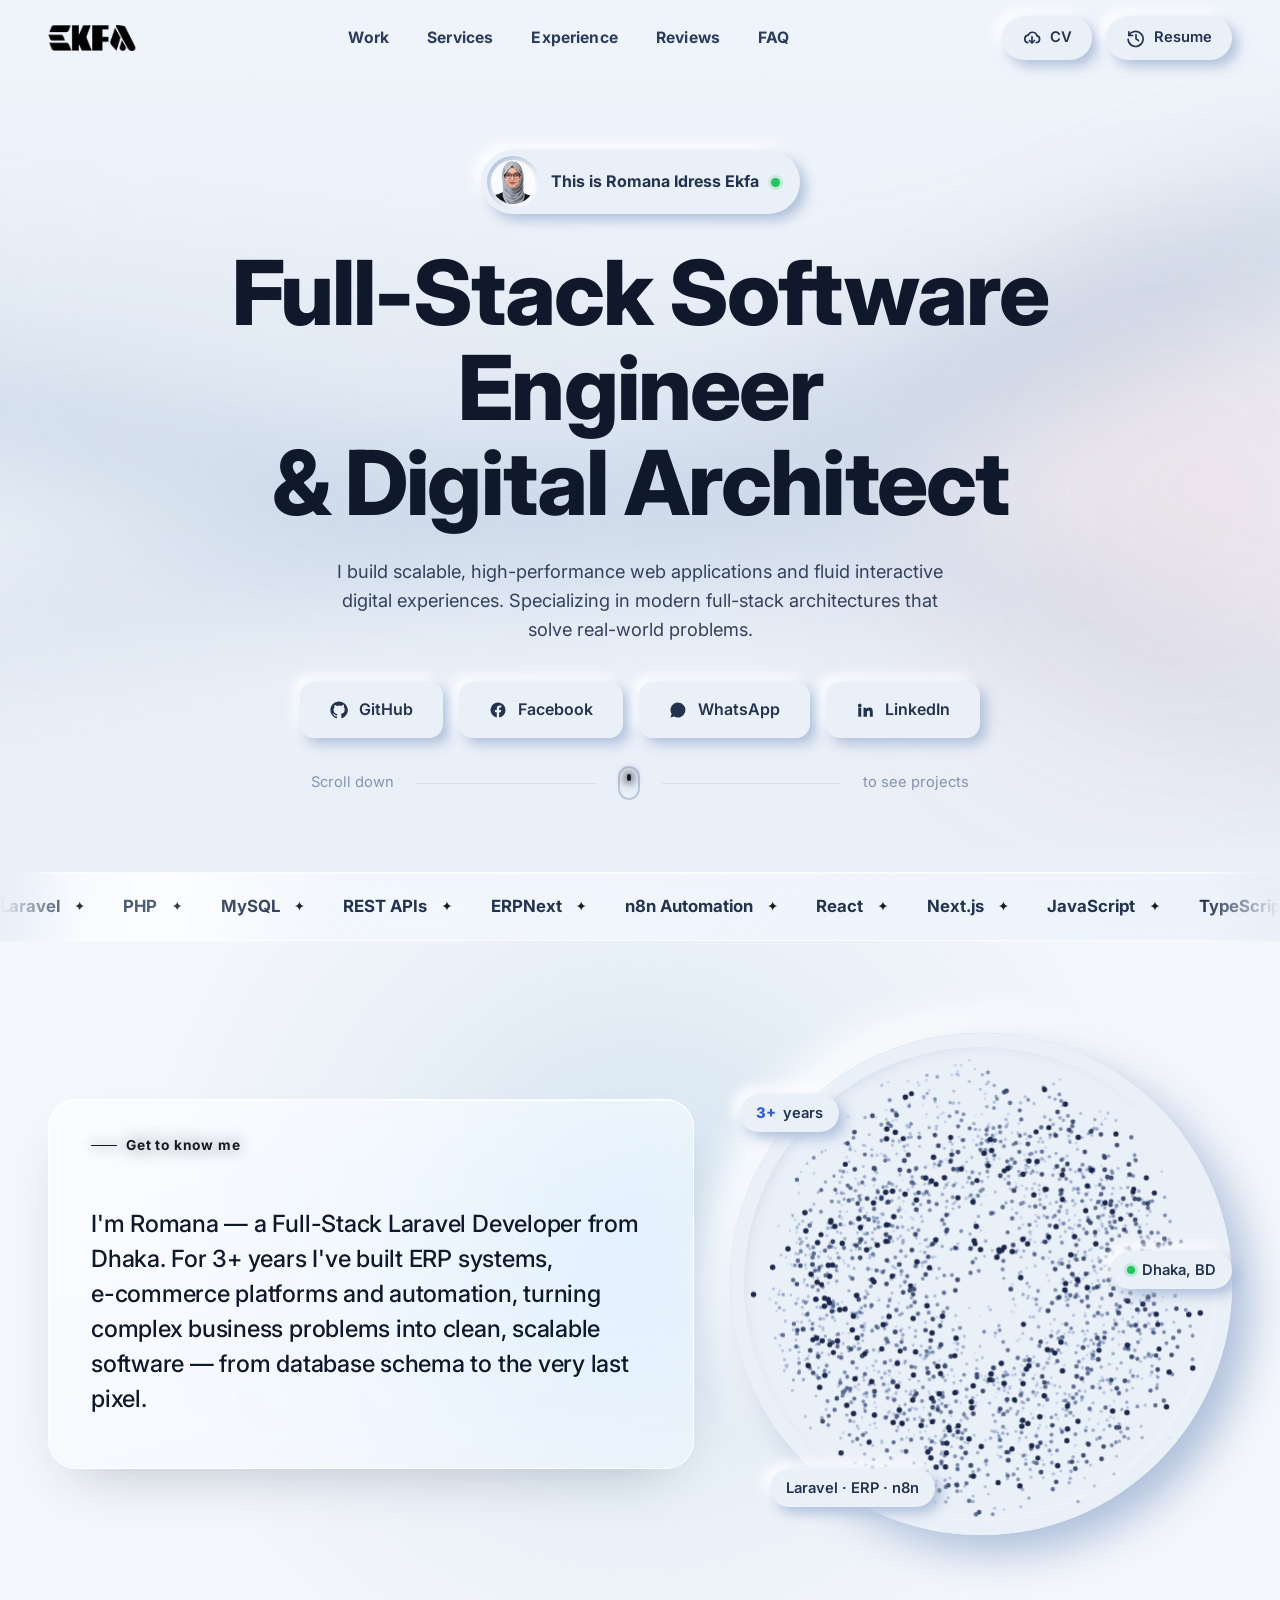
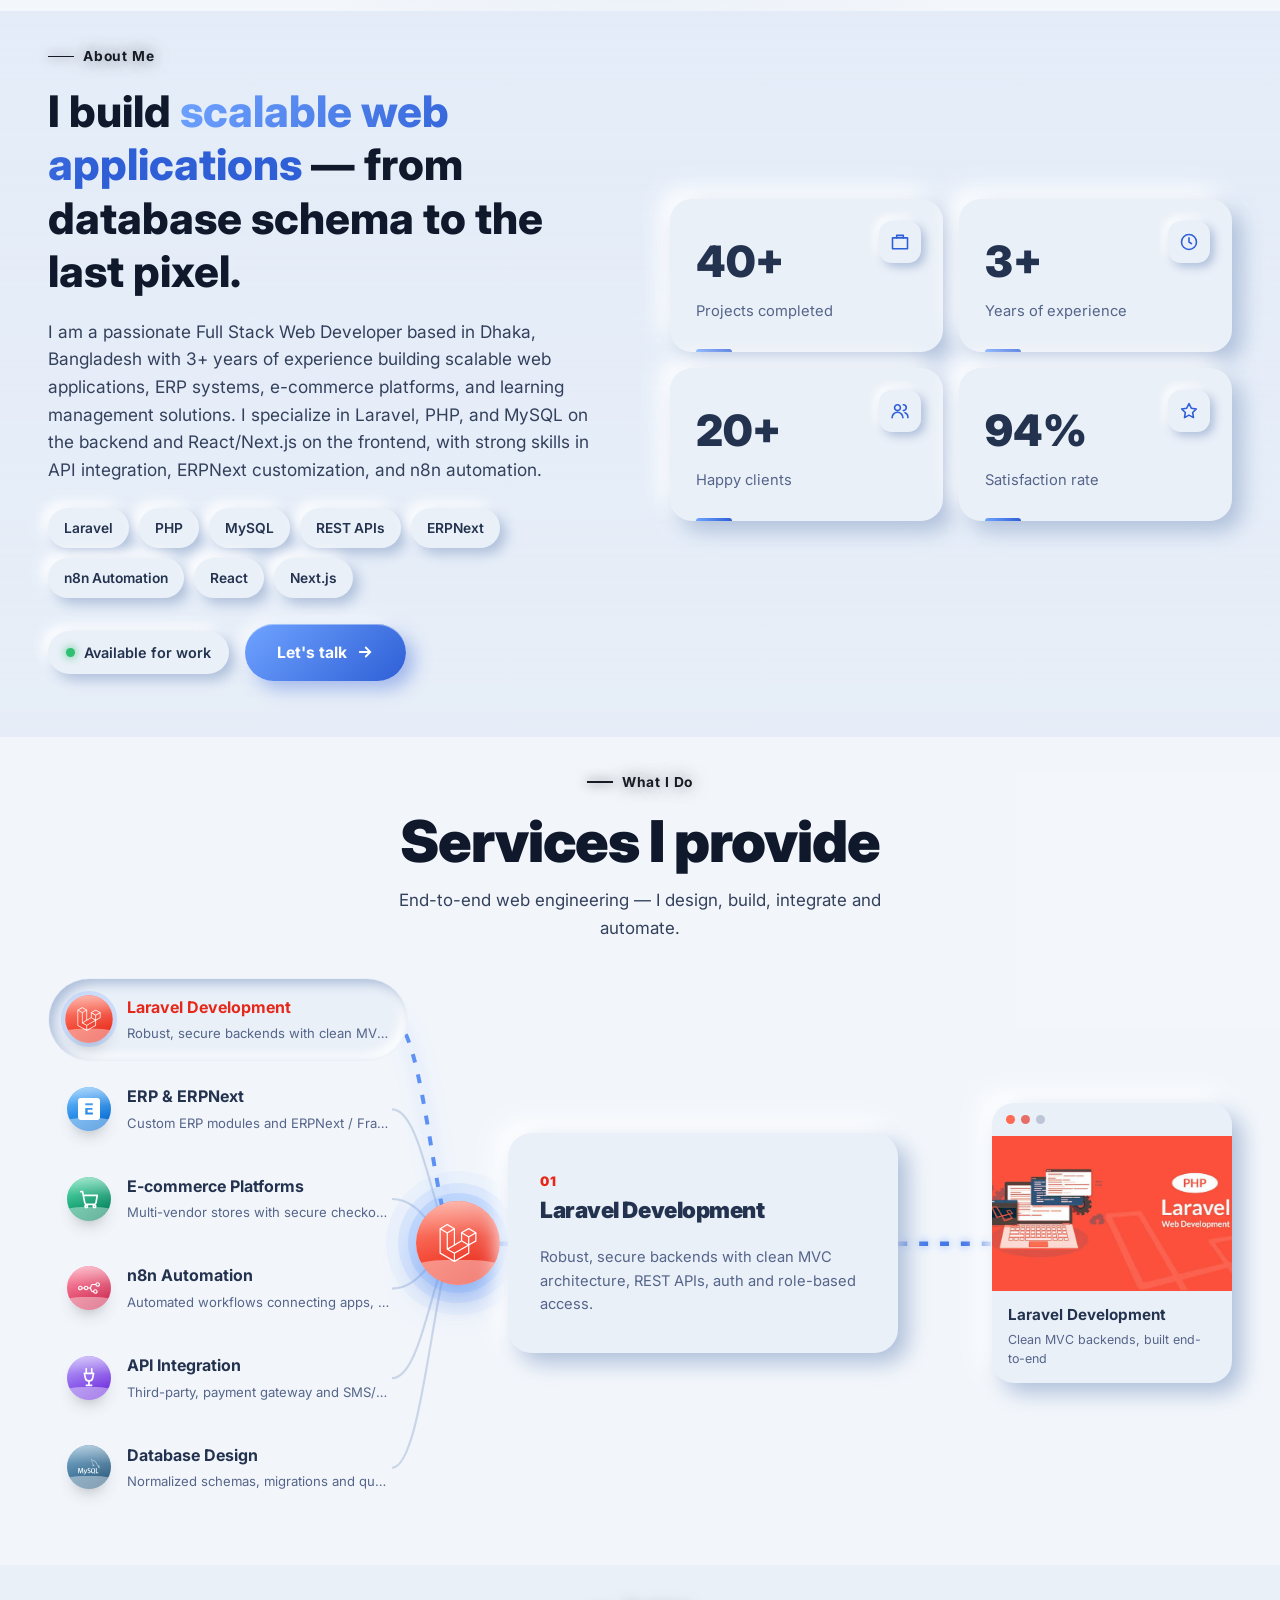
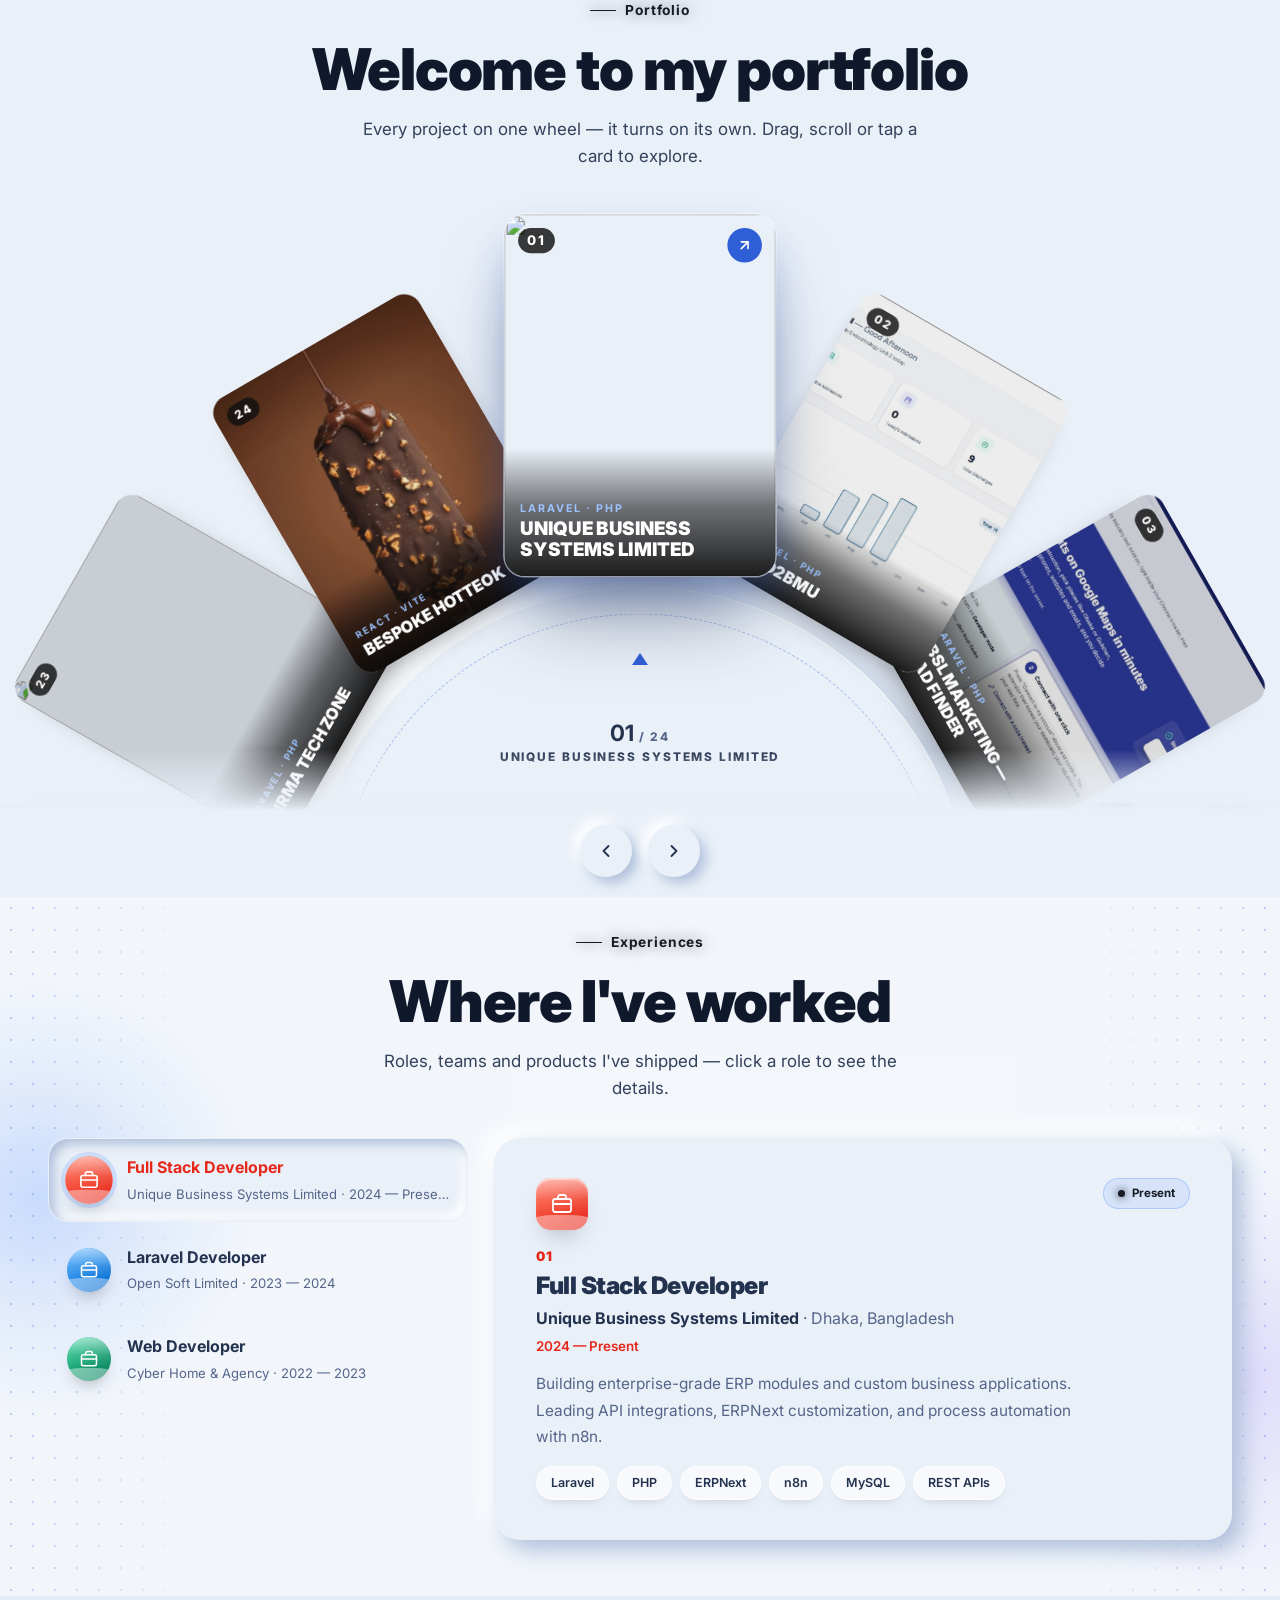
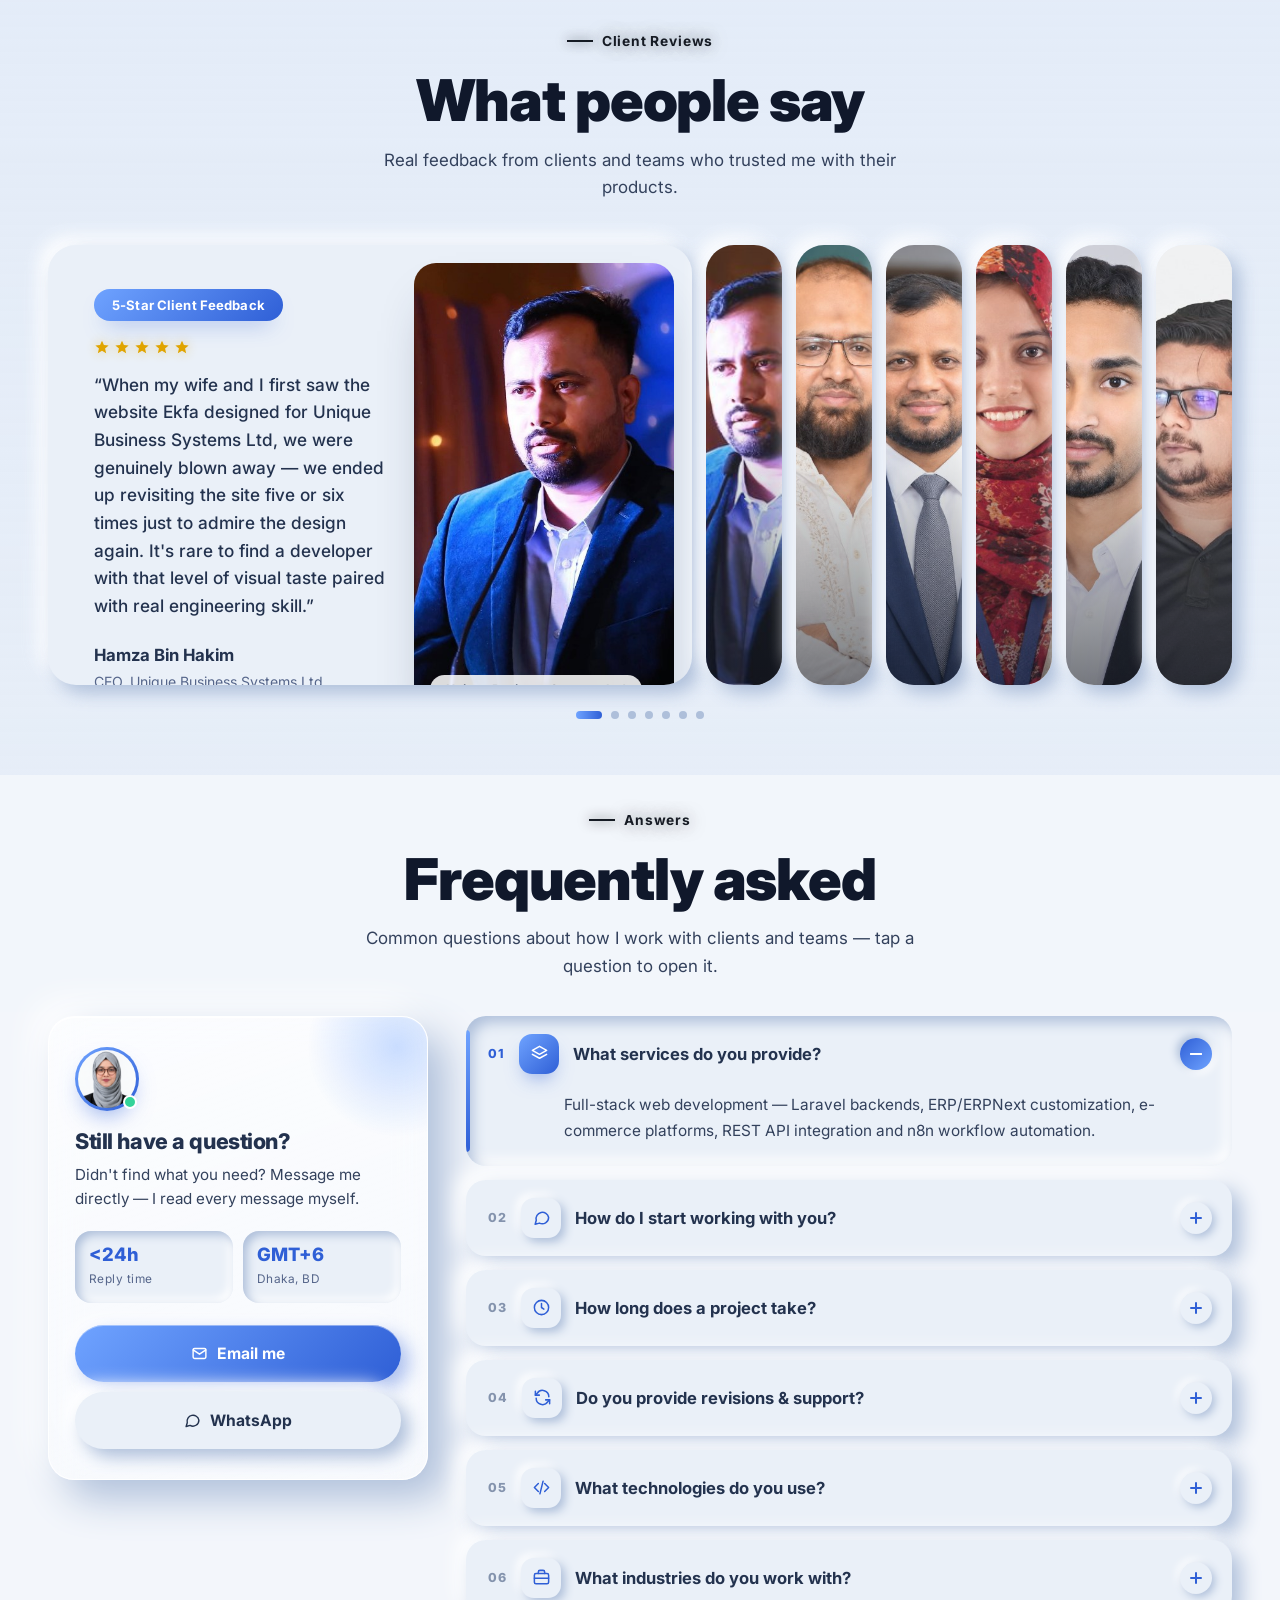
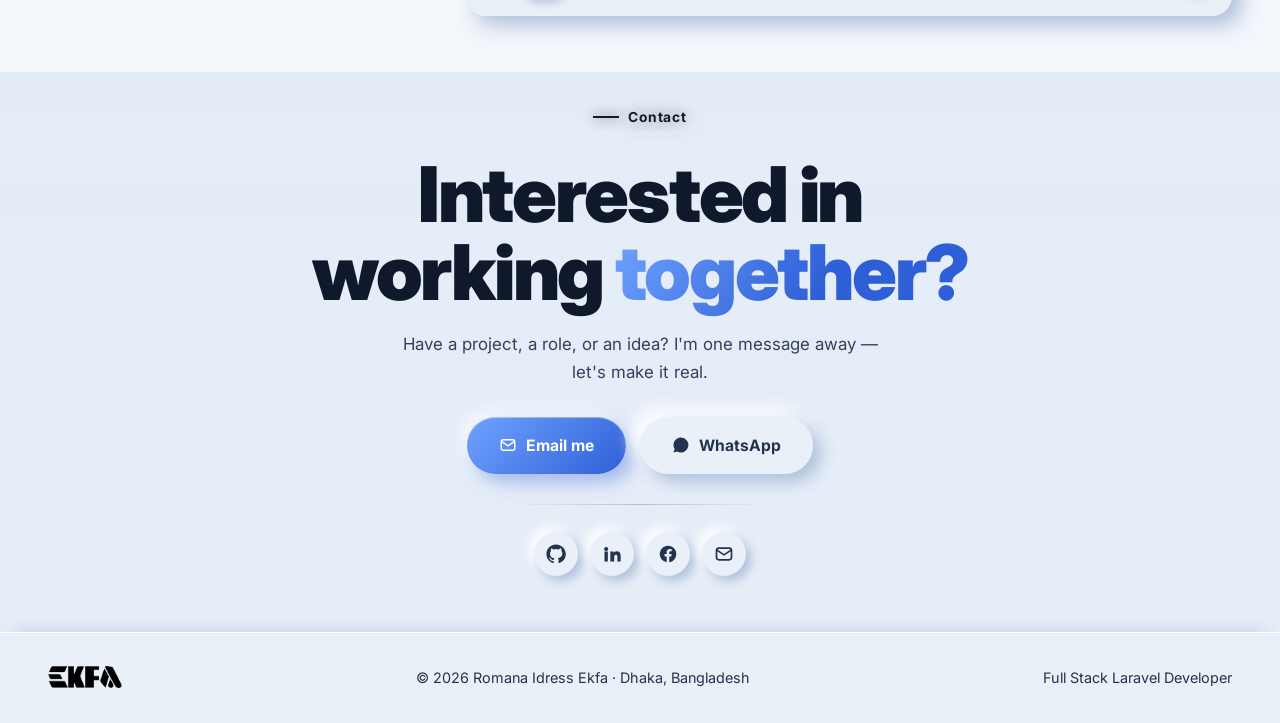
==== commit e2e5c239: "Stop mobile load jumps: calm preloader that waits for fonts, fixed-height hero - Phones get a fade-i" ====
--- a/index.html
+++ b/index.html
@@ -25,7 +25,7 @@
     <link href="https://api.fontshare.com/v2/css?f[]=satoshi@400,500,700,900&display=swap" rel="stylesheet" />
     <link href="https://fonts.googleapis.com/css2?family=Inter:wght@400;500;600;700&display=swap" rel="stylesheet" />
   </noscript>
-  <link rel="stylesheet" href="/styles.css?v=176" />
+  <link rel="stylesheet" href="/styles.css?v=178" />
 </head>
 <body>
   <!-- PRELOADER -->
@@ -336,6 +336,6 @@
   <script src="https://cdnjs.cloudflare.com/ajax/libs/gsap/3.12.5/gsap.min.js"></script>
   <script src="https://cdnjs.cloudflare.com/ajax/libs/gsap/3.12.5/ScrollTrigger.min.js"></script>
   <script src="/data.js?v=29"></script>
-  <script src="/app.js?v=174"></script>
+  <script src="/app.js?v=176"></script>
 </body>
 </html>
--- a/styles.css
+++ b/styles.css
@@ -1871,3 +1871,9 @@
   *,*::before,*::after{-webkit-backdrop-filter:none!important;backdrop-filter:none!important}
   .story-copy,.fq-side{background:rgba(246,249,253,.96)!important}
 }
+/* phones: the hero reserves a full screen of height, so the web-font swap (fallback font wraps
+   onto more lines) can't change its size and push the page around while loading */
+@media (max-width:760px){
+  .hero{min-height:100vh!important;min-height:100svh!important;display:flex;align-items:center}
+  .hero > .wrap{width:100%}
+}
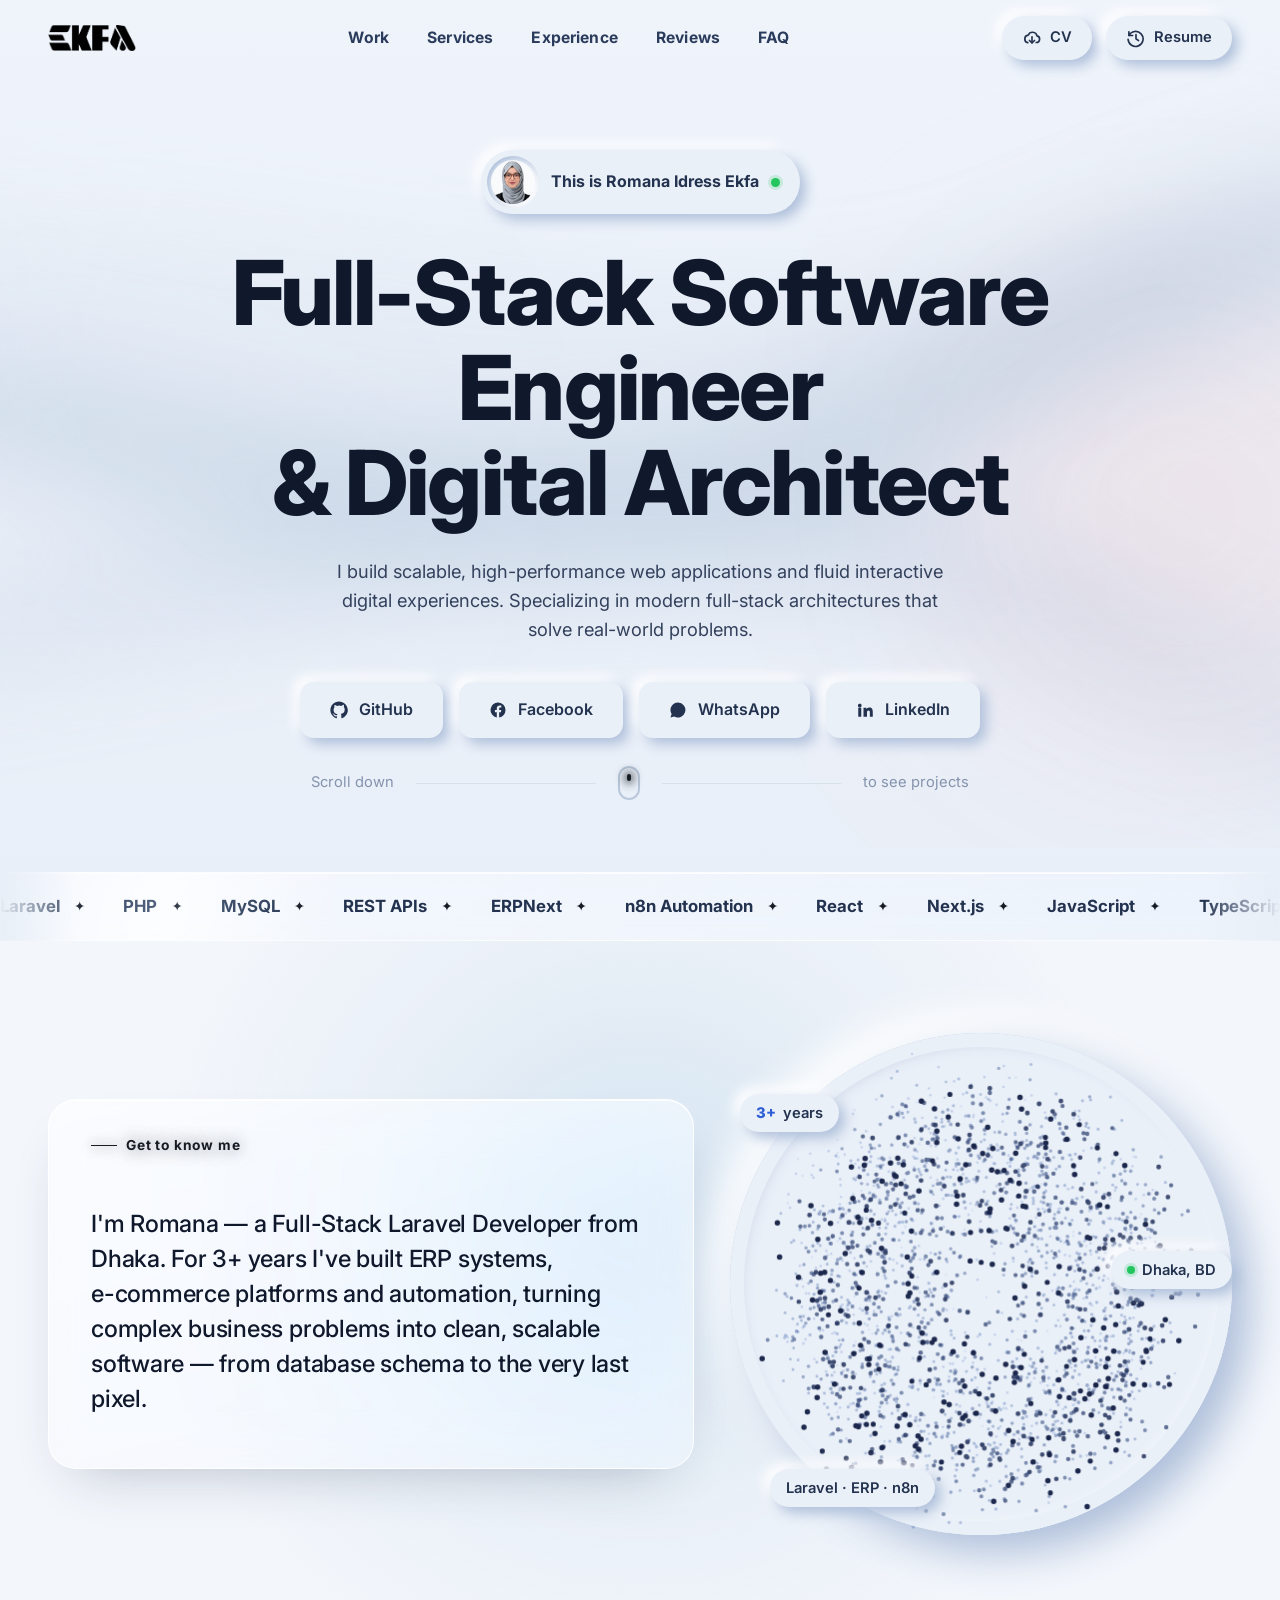
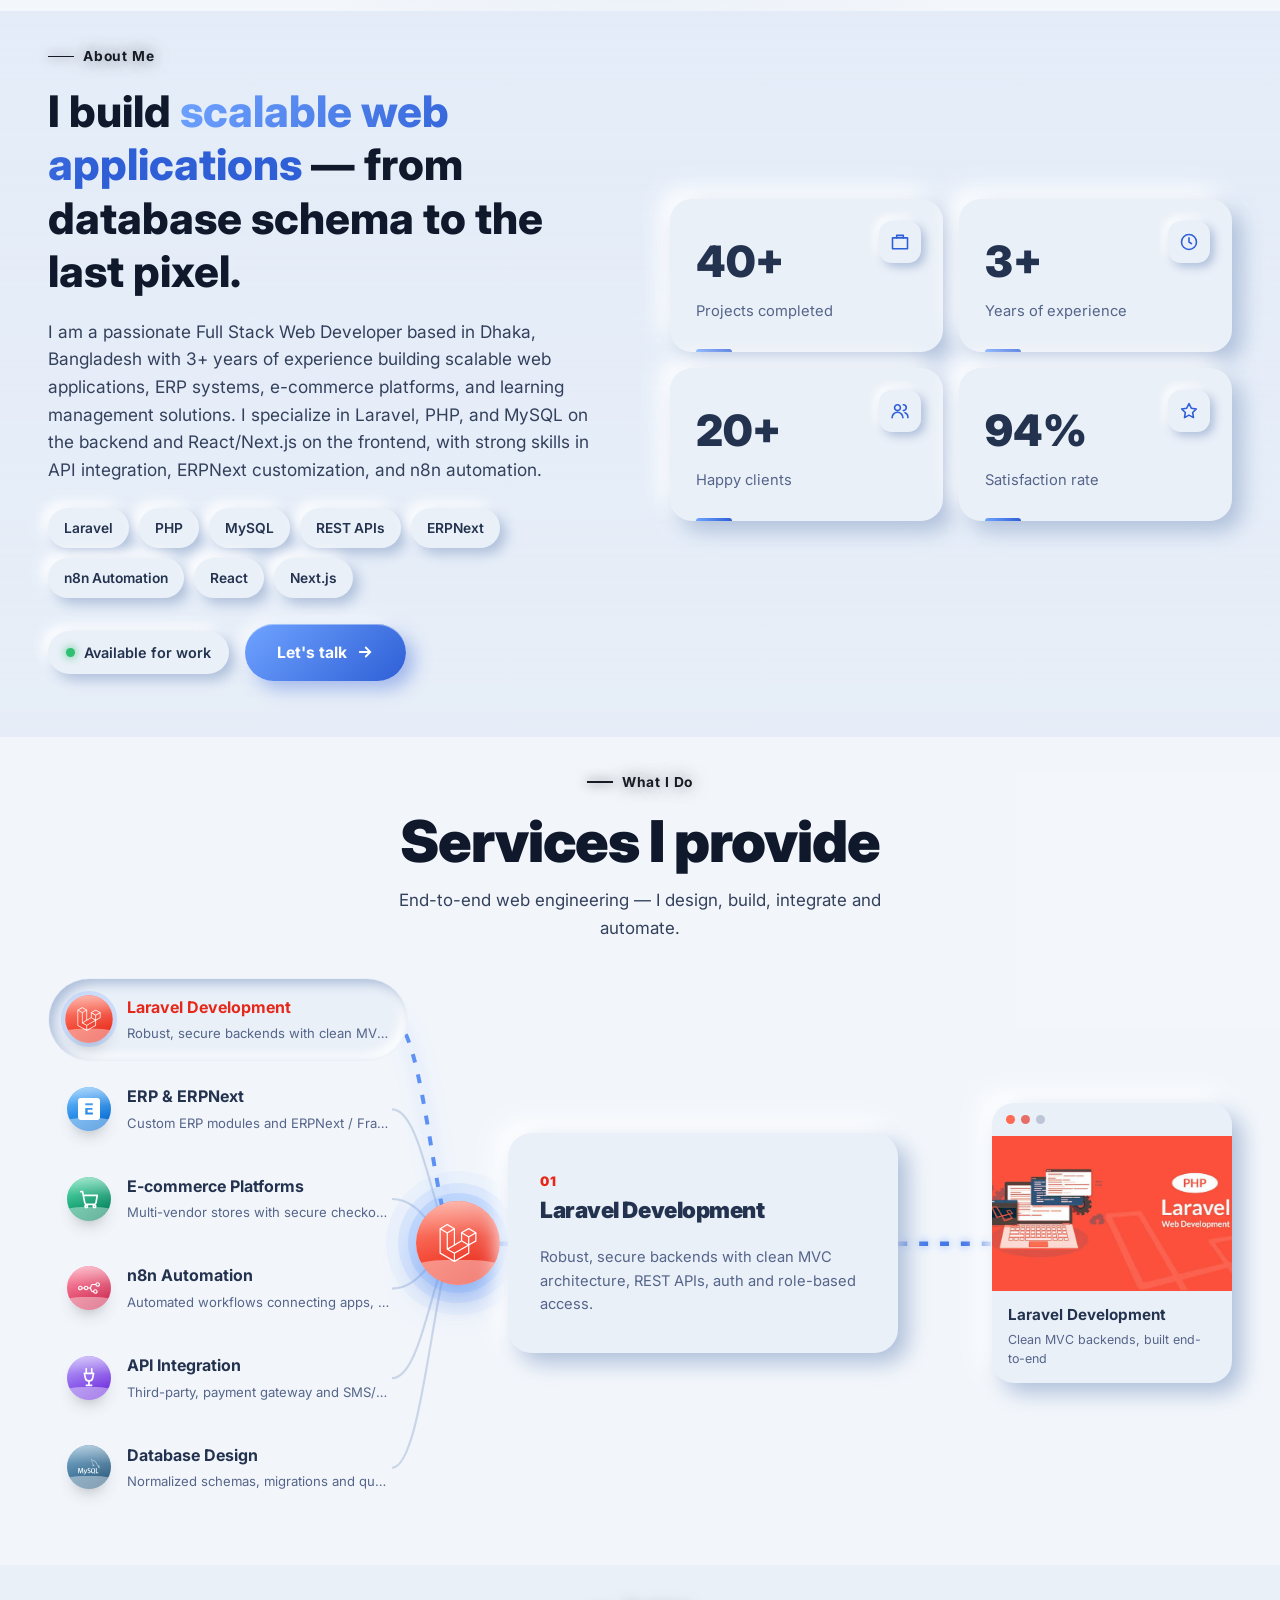
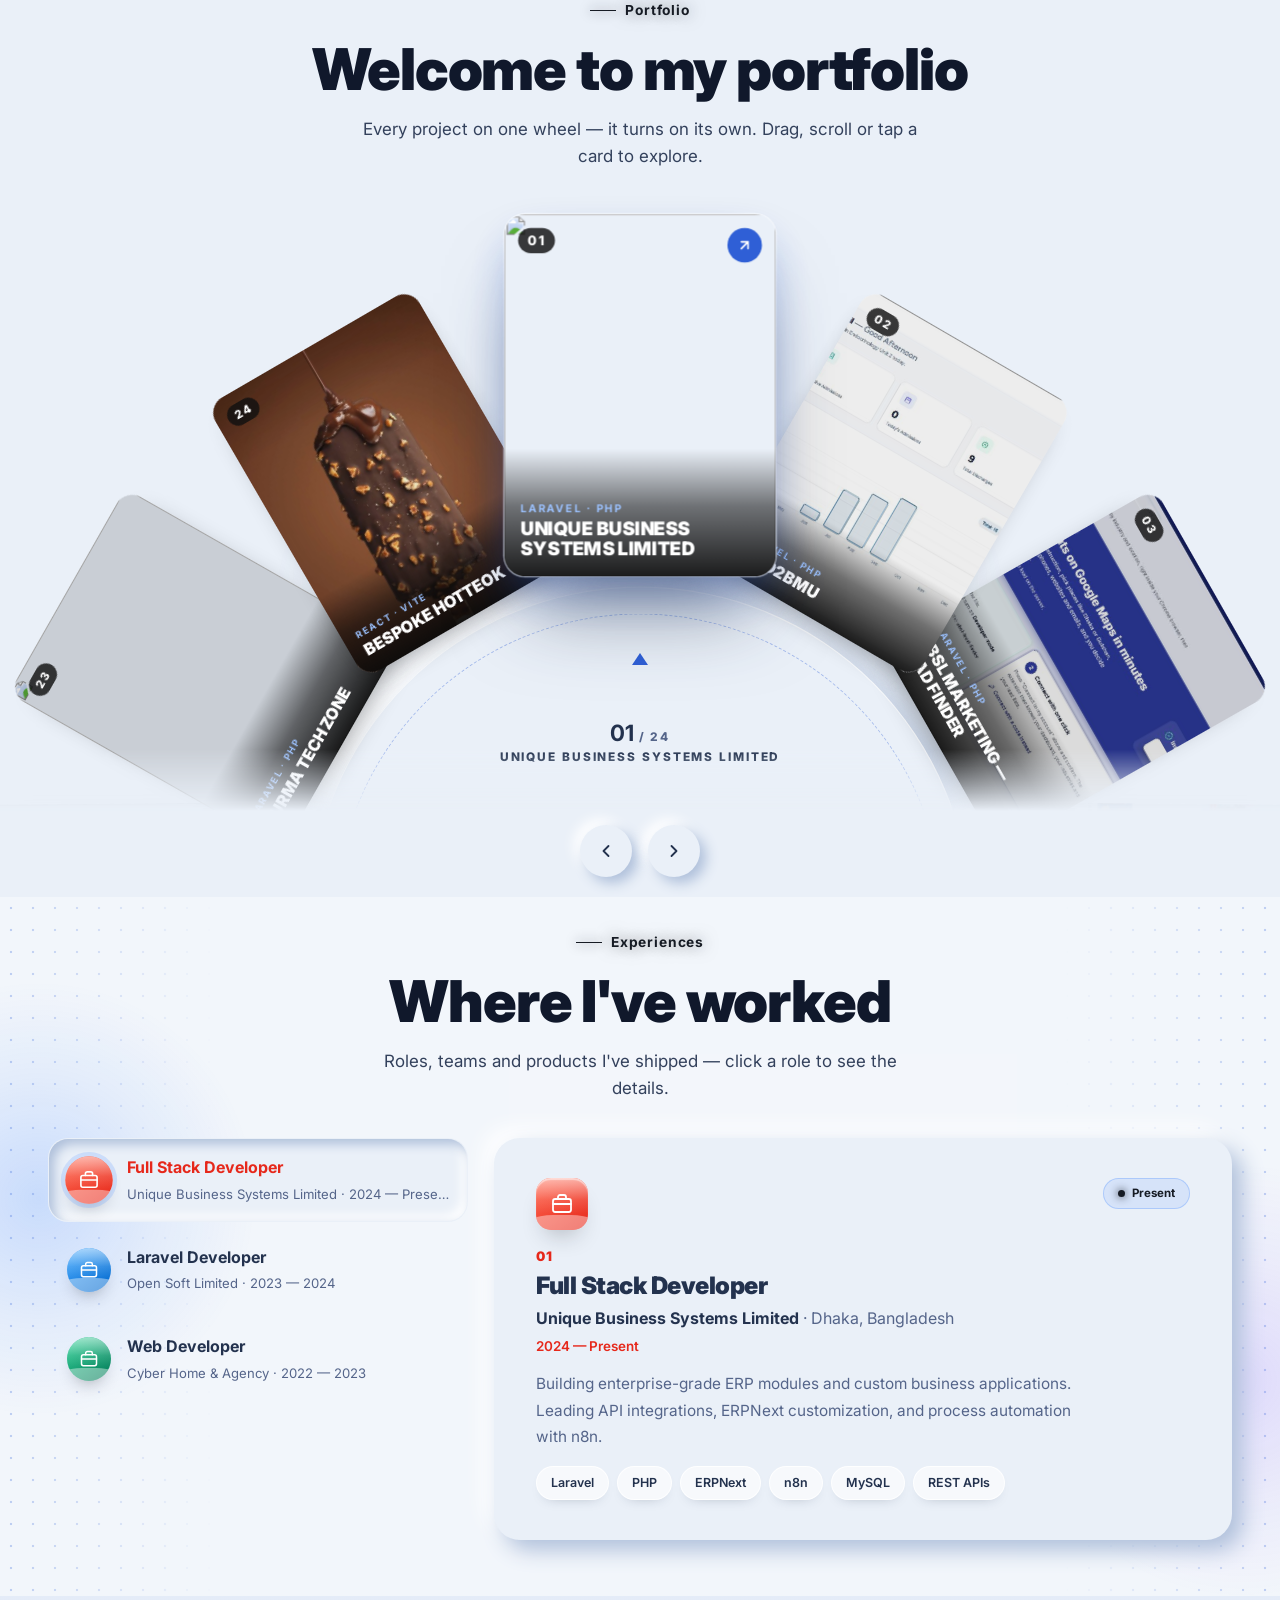
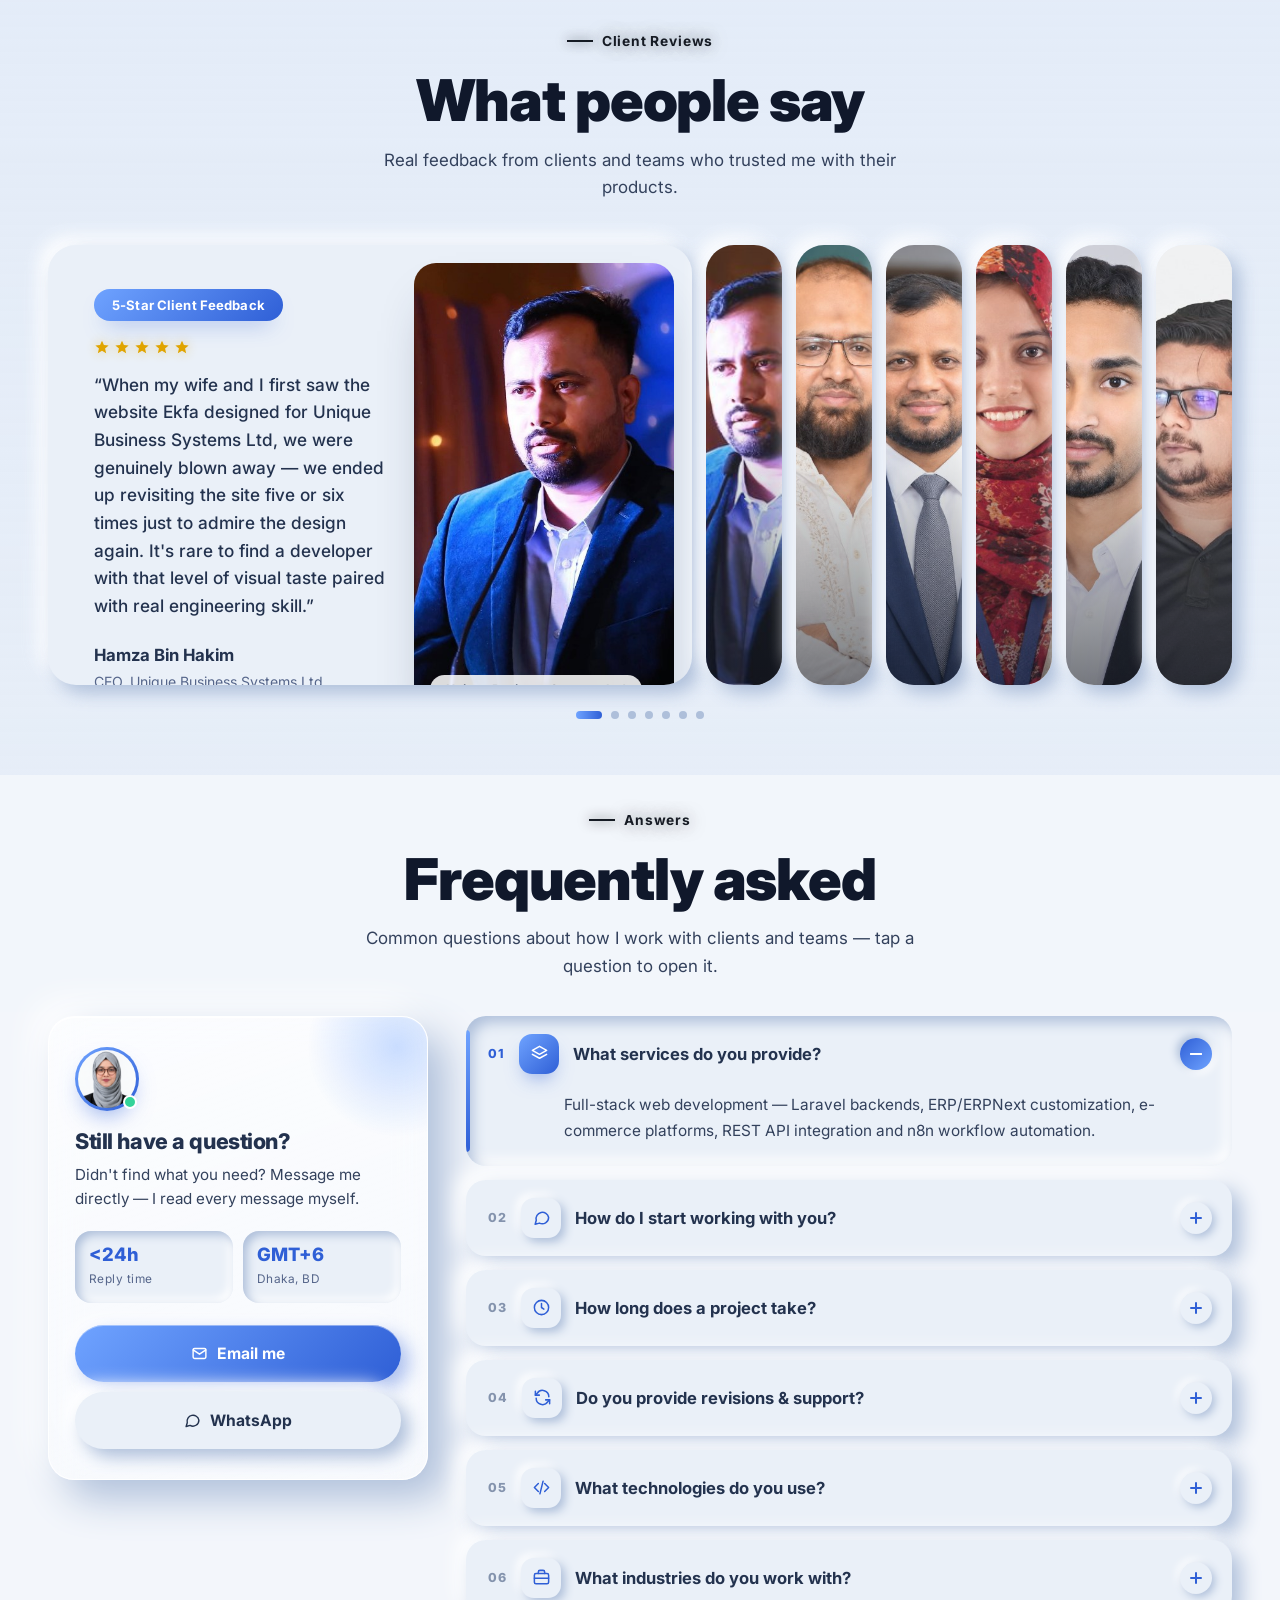
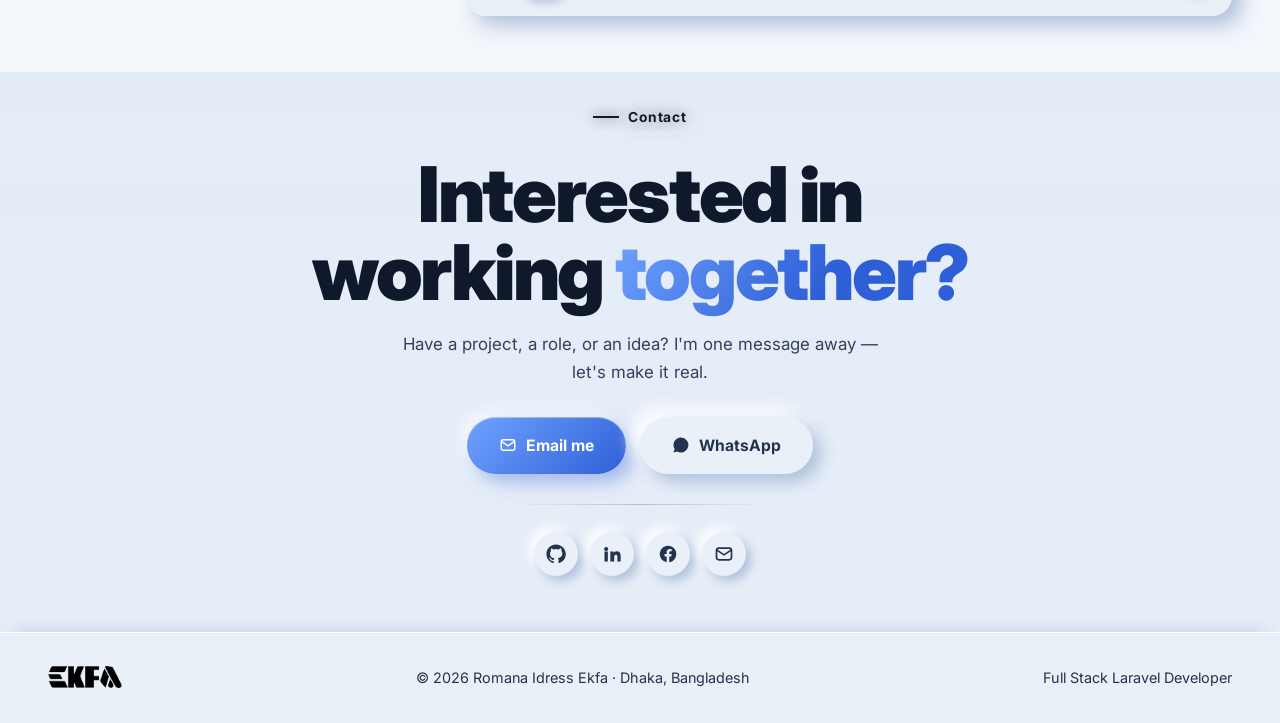
==== commit 5baab5cb: "Fix mobile scroll stutter from address-bar resizes - React to width changes only (onWidthResize); Sc" ====
--- a/index.html
+++ b/index.html
@@ -336,6 +336,6 @@
   <script src="https://cdnjs.cloudflare.com/ajax/libs/gsap/3.12.5/gsap.min.js"></script>
   <script src="https://cdnjs.cloudflare.com/ajax/libs/gsap/3.12.5/ScrollTrigger.min.js"></script>
   <script src="/data.js?v=29"></script>
-  <script src="/app.js?v=176"></script>
+  <script src="/app.js?v=180"></script>
 </body>
 </html>
